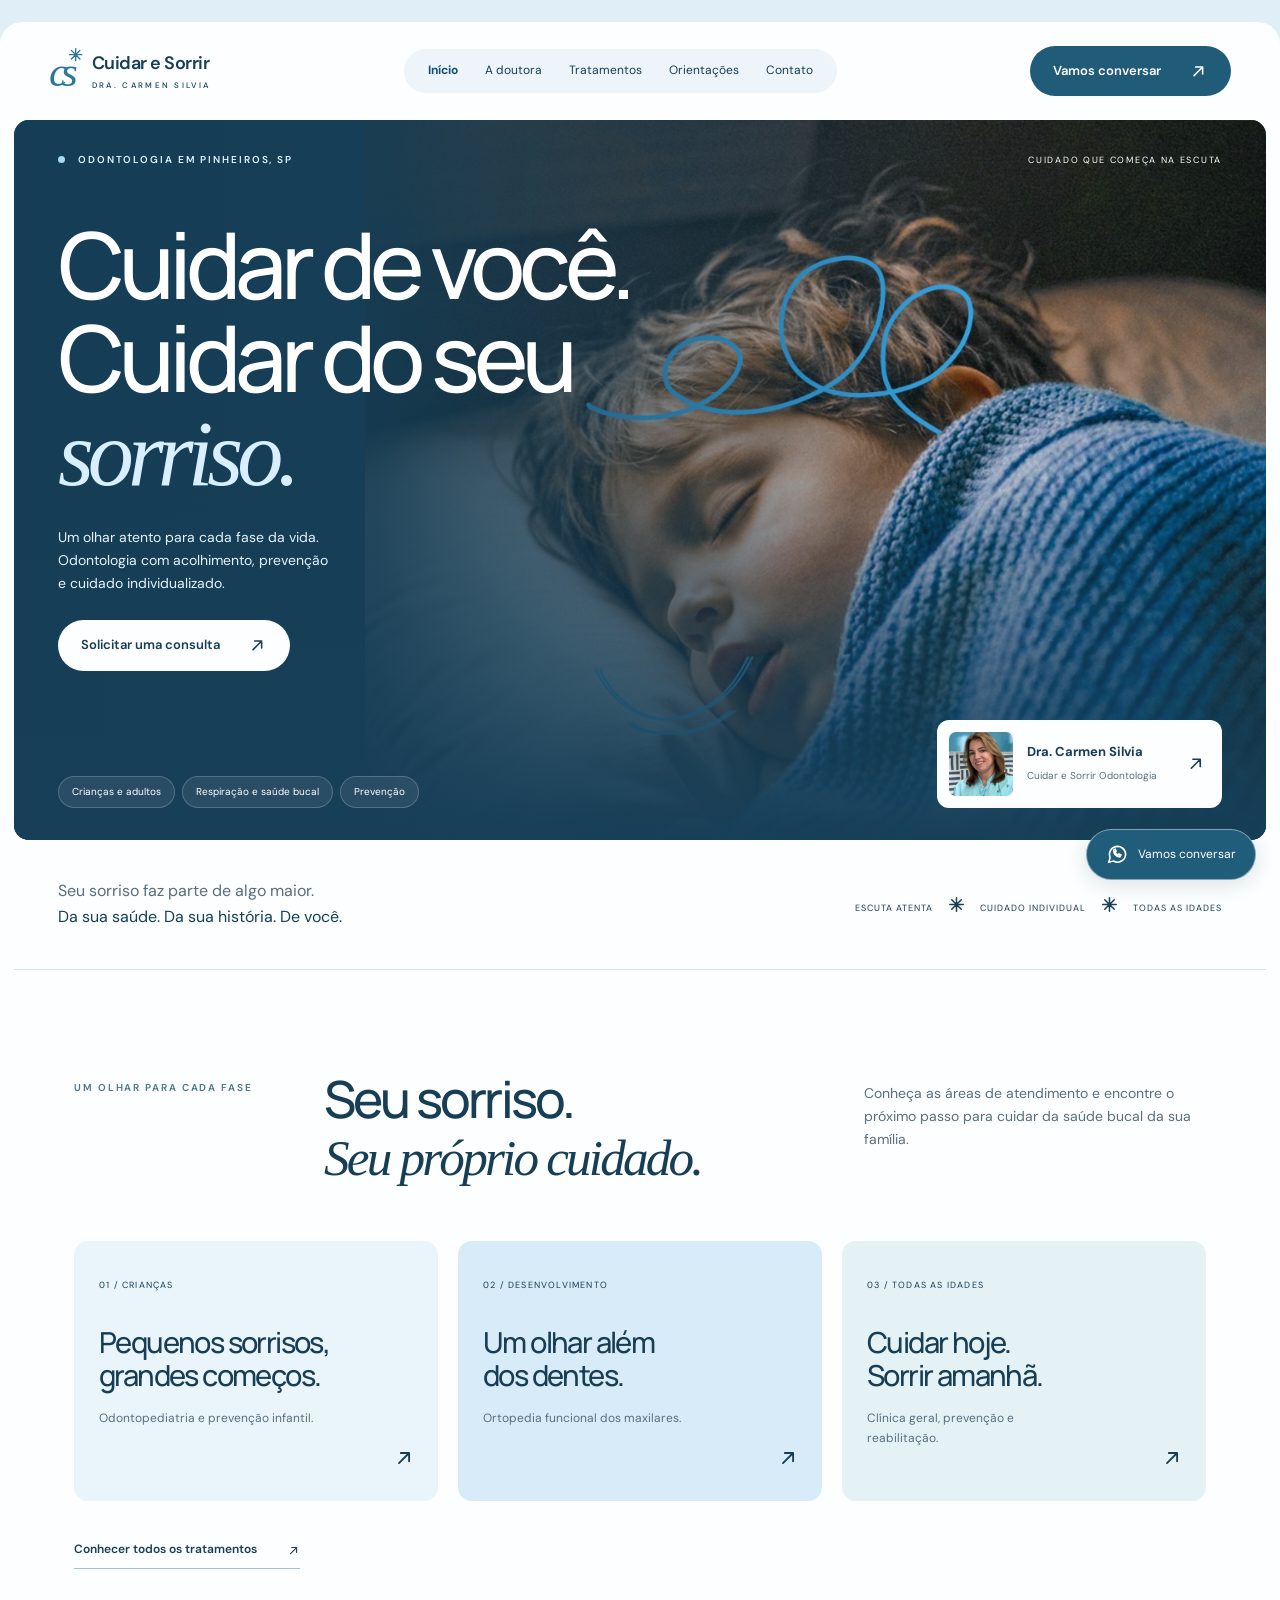
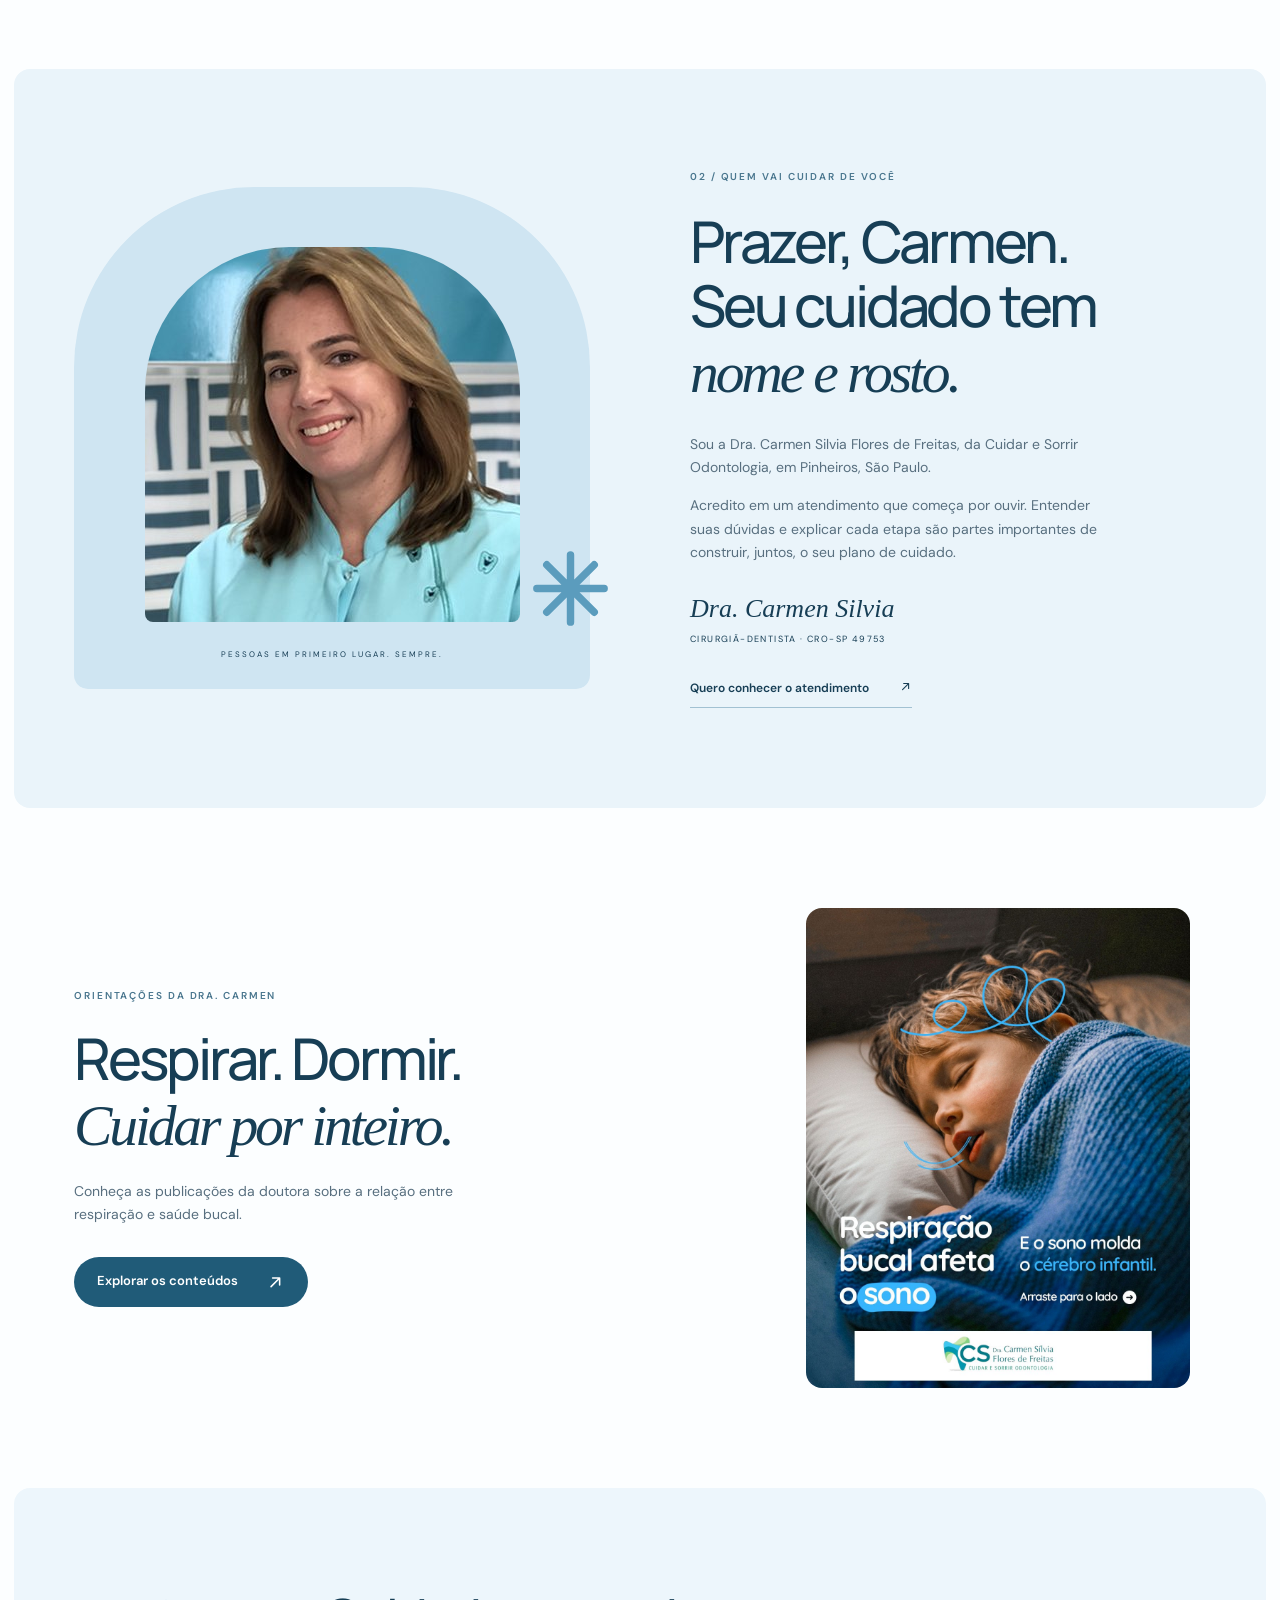
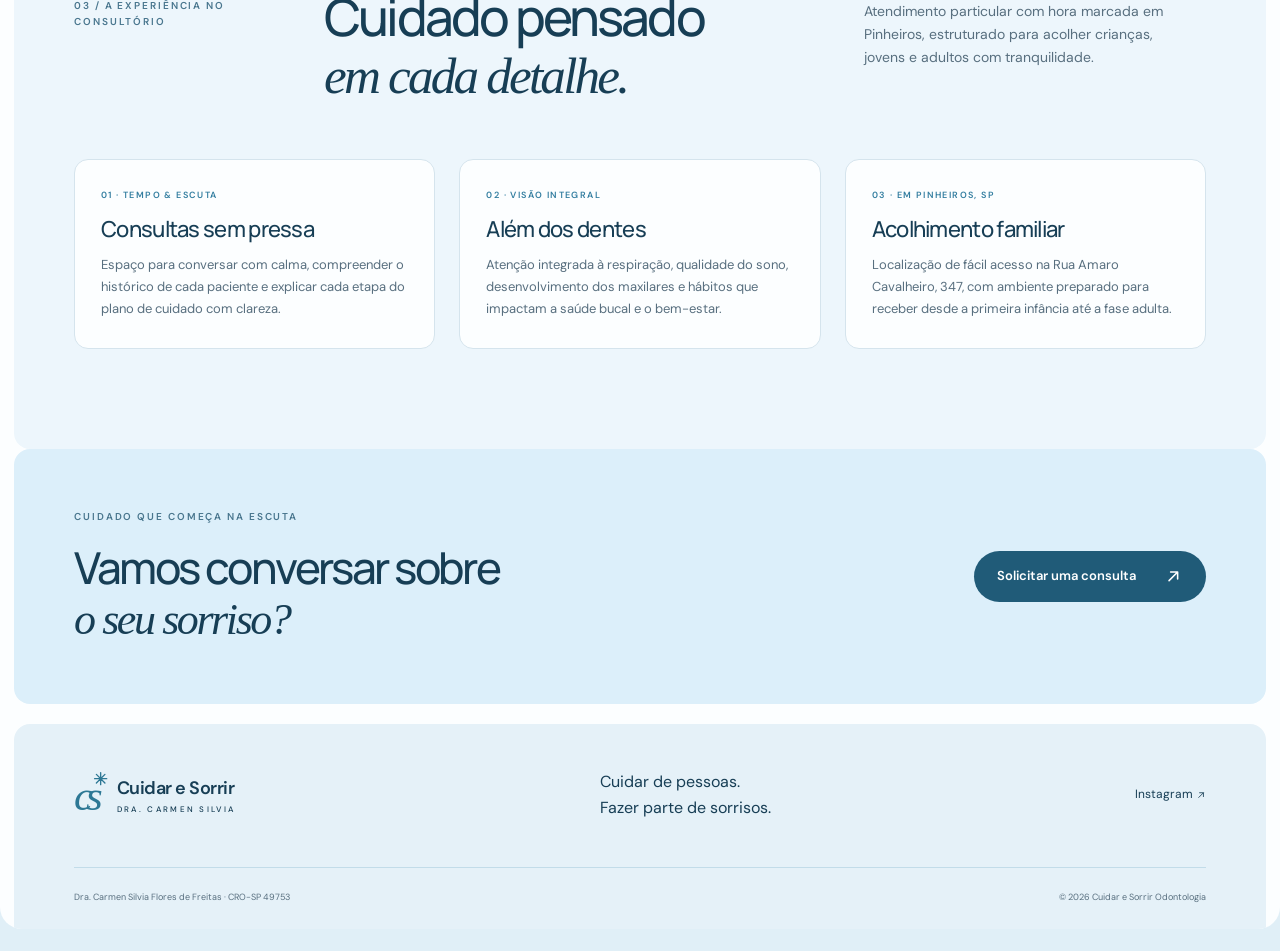
==== index.html @ deb5d7c0 "novo SEO" ====
<!doctype html><html lang="pt-BR"><head><meta charset="utf-8"><meta name="viewport" content="width=device-width,initial-scale=1"><title>Dra. Carmen Silvia · Dentista em Pinheiros, SP | Cuidar e Sorrir Odontologia</title><meta name="description" content="Dra. Carmen Silvia Flores de Freitas (CRO-SP 49753), dentista em Pinheiros, São Paulo. Odontopediatria, ortopedia funcional dos maxilares, prevenção e clínica geral para crianças e adultos na Cuidar e Sorrir Odontologia."><meta name="robots" content="index,follow"><link rel="canonical" href="https://dracarmensilvia.com.br/"><meta name="theme-color" content="#dceff8"><meta property="og:locale" content="pt_BR"><meta property="og:site_name" content="Cuidar e Sorrir Odontologia"><meta property="og:title" content="Dra. Carmen Silvia · Dentista em Pinheiros, SP | Cuidar e Sorrir Odontologia"><meta property="og:description" content="Dra. Carmen Silvia Flores de Freitas (CRO-SP 49753), dentista em Pinheiros, São Paulo. Odontopediatria, ortopedia funcional dos maxilares, prevenção e clínica geral para crianças e adultos."><meta property="og:type" content="website"><meta property="og:url" content="https://dracarmensilvia.com.br/"><meta property="og:image" content="https://dracarmensilvia.com.br/assets/dra-carmen.jpg"><meta property="og:image:alt" content="Dra. Carmen Silvia Flores de Freitas - Dentista na Cuidar e Sorrir Odontologia em Pinheiros"><meta name="twitter:card" content="summary_large_image"><link rel="icon" href="favicon.svg" type="image/svg+xml"><link rel="stylesheet" href="style.css"><link rel="stylesheet" href="blue-theme.css"><link rel="stylesheet" href="mobile.css"><script type="application/ld+json">{"@context":"https://schema.org","@graph":[{"@type":"WebSite","@id":"https://dracarmensilvia.com.br/#website","url":"https://dracarmensilvia.com.br/","name":"Dra. Carmen Silvia · Cuidar e Sorrir Odontologia","alternateName":["Cuidar e Sorrir Odontologia","Dra. Carmen Silvia Dentista","Doutora Carmen Dentista"],"inLanguage":"pt-BR"},{"@type":"Dentist","@id":"https://dracarmensilvia.com.br/#consultorio","name":"Cuidar e Sorrir Odontologia — Dra. Carmen Silvia","alternateName":["Dra. Carmen Silvia","Doutora Carmen Silvia","Dra. Carmen Silvia Flores de Freitas","Dra. Carmen Dentista em Pinheiros","Cuidar e Sorrir Odontologia"],"description":"Consultório odontológico em Pinheiros, São Paulo, conduzido pela Dra. Carmen Silvia Flores de Freitas (CRO-SP 49753). Atendimento particular para crianças e adultos em odontopediatria, ortopedia funcional dos maxilares, clínica geral, prevenção e reabilitação oral.","image":"https://dracarmensilvia.com.br/assets/dra-carmen.jpg","telephone":"+55-11-99975-5757","priceRange":"$$","address":{"@type":"PostalAddress","streetAddress":"Rua Amaro Cavalheiro, 347, Sala 720","addressLocality":"São Paulo","addressRegion":"SP","postalCode":"05425-011","addressCountry":"BR"},"areaServed":{"@type":"Place","name":"Pinheiros, São Paulo - SP"},"knowsAbout":["Odontologia","Odontopediatria","Ortopedia Funcional dos Maxilares","Clínica Geral Odontológica","Prevenção Odontológica","Estética e Reabilitação Oral","Respiração Bucal e Sono"],"founder":{"@id":"https://dracarmensilvia.com.br/#dra-carmen"},"sameAs":["https://www.instagram.com/dracarmensilvia/"],"url":"https://dracarmensilvia.com.br/"},{"@type":"Person","@id":"https://dracarmensilvia.com.br/#dra-carmen","name":"Dra. Carmen Silvia Flores de Freitas","alternateName":["Dra. Carmen Silvia","Doutora Carmen","Doutora Carmen Silvia"],"jobTitle":"Cirurgiã-Dentista","identifier":"CRO-SP 49753","image":"https://dracarmensilvia.com.br/assets/dra-carmen.jpg","worksFor":{"@id":"https://dracarmensilvia.com.br/#consultorio"},"sameAs":["https://www.instagram.com/dracarmensilvia/"],"url":"https://dracarmensilvia.com.br/a-doutora.html"}]}</script><script defer src="script.js"></script></head><body><a class="skip" href="#conteudo">Pular para o conteúdo</a><div class="page"><header class="header">
<a class="brand" aria-current="page" href="index.html" aria-label="Cuidar e Sorrir, início"><span class="brand-symbol" aria-hidden="true">cs<span><svg class="icon-asterisk" viewBox="0 0 24 24" fill="none" stroke="currentColor" stroke-width="2.1" stroke-linecap="round" aria-hidden="true"><path d="M12 2.5v19M2.5 12h19M5.3 5.3l13.4 13.4M18.7 5.3L5.3 18.7"/></svg></span></span><span>Cuidar e Sorrir<small>DRA. CARMEN SILVIA</small></span></a>
<button class="menu-toggle" aria-expanded="false" aria-controls="navegacao" type="button">Menu <span aria-hidden="true">☰</span></button>
<nav id="navegacao" aria-label="Principal"><a aria-current="page" href="index.html">Início</a><a href="a-doutora.html">A doutora</a><a href="tratamentos.html">Tratamentos</a><a href="orientacoes.html">Orientações</a><a href="contato.html">Contato</a></nav>
<a class="button header-cta" href="contato.html#agendar">Vamos conversar <span aria-hidden="true"><svg class="icon-arrow" viewBox="0 0 24 24" fill="none" stroke="currentColor" stroke-width="2" stroke-linecap="round" stroke-linejoin="round" aria-hidden="true"><path d="M6.5 17.5L17.5 6.5M8.5 6.5h9v9"/></svg></span></a>
</header><main id="conteudo"><section class="hero" id="inicio" aria-labelledby="titulo">
<div class="hero-art" aria-hidden="true"></div>
<div class="hero-top"><span class="eyebrow"><i></i> ODONTOLOGIA EM PINHEIROS, SP</span><span class="hero-coordinate">CUIDADO QUE COMEÇA NA ESCUTA</span></div>
<div class="hero-copy"><h1 id="titulo">Cuidar de você.<br>Cuidar do seu<br><em>sorriso.</em></h1><p>Um olhar atento para cada fase da vida. <br>Odontologia com acolhimento, prevenção <br>e cuidado individualizado.</p><a class="button light" href="contato.html#agendar">Solicitar uma consulta <span aria-hidden="true"><svg class="icon-arrow" viewBox="0 0 24 24" fill="none" stroke="currentColor" stroke-width="2" stroke-linecap="round" stroke-linejoin="round" aria-hidden="true"><path d="M6.5 17.5L17.5 6.5M8.5 6.5h9v9"/></svg></span></a></div>
<div class="hero-bottom"><div class="tags"><a href="tratamentos.html#cuidados">Crianças e adultos</a><a href="orientacoes.html#orientacoes">Respiração e saúde bucal</a><a href="tratamentos.html#cuidados">Prevenção</a></div><a class="doctor-mini" href="a-doutora.html#doutora"><img src="assets/dra-carmen.jpg" alt="" width="64" height="64"><span><strong>Dra. Carmen Silvia</strong><small>Cuidar e Sorrir Odontologia</small></span><span aria-hidden="true"><svg class="icon-arrow" viewBox="0 0 24 24" fill="none" stroke="currentColor" stroke-width="2" stroke-linecap="round" stroke-linejoin="round" aria-hidden="true"><path d="M6.5 17.5L17.5 6.5M8.5 6.5h9v9"/></svg></span></a></div>
</section><div class="intro-strip"><p>Seu sorriso faz parte de algo maior.<br><strong>Da sua saúde. Da sua história. De você.</strong></p><span>ESCUTA ATENTA <b aria-hidden="true"><svg class="icon-asterisk" viewBox="0 0 24 24" fill="none" stroke="currentColor" stroke-width="2.1" stroke-linecap="round" aria-hidden="true"><path d="M12 2.5v19M2.5 12h19M5.3 5.3l13.4 13.4M18.7 5.3L5.3 18.7"/></svg></b> CUIDADO INDIVIDUAL <b aria-hidden="true"><svg class="icon-asterisk" viewBox="0 0 24 24" fill="none" stroke="currentColor" stroke-width="2.1" stroke-linecap="round" aria-hidden="true"><path d="M12 2.5v19M2.5 12h19M5.3 5.3l13.4 13.4M18.7 5.3L5.3 18.7"/></svg></b> TODAS AS IDADES</span></div><section class="section home-care"><div class="section-heading"><span class="eyebrow dark">UM OLHAR PARA CADA FASE</span><h2>Seu sorriso.<br><em>Seu próprio cuidado.</em></h2><p>Conheça as áreas de atendimento e encontre o próximo passo para cuidar da saúde bucal da sua família.</p></div><div class="home-care-grid"><a href="tratamentos.html#infantil"><span>01 / CRIANÇAS</span><h3>Pequenos sorrisos,<br>grandes começos.</h3><p>Odontopediatria e prevenção infantil.</p><b aria-hidden="true"><svg class="icon-arrow" viewBox="0 0 24 24" fill="none" stroke="currentColor" stroke-width="2" stroke-linecap="round" stroke-linejoin="round" aria-hidden="true"><path d="M6.5 17.5L17.5 6.5M8.5 6.5h9v9"/></svg></b></a><a href="tratamentos.html#ortopedia"><span>02 / DESENVOLVIMENTO</span><h3>Um olhar além<br>dos dentes.</h3><p>Ortopedia funcional dos maxilares.</p><b aria-hidden="true"><svg class="icon-arrow" viewBox="0 0 24 24" fill="none" stroke="currentColor" stroke-width="2" stroke-linecap="round" stroke-linejoin="round" aria-hidden="true"><path d="M6.5 17.5L17.5 6.5M8.5 6.5h9v9"/></svg></b></a><a href="tratamentos.html#prevencao"><span>03 / TODAS AS IDADES</span><h3>Cuidar hoje.<br>Sorrir amanhã.</h3><p>Clínica geral, prevenção e reabilitação.</p><b aria-hidden="true"><svg class="icon-arrow" viewBox="0 0 24 24" fill="none" stroke="currentColor" stroke-width="2" stroke-linecap="round" stroke-linejoin="round" aria-hidden="true"><path d="M6.5 17.5L17.5 6.5M8.5 6.5h9v9"/></svg></b></a></div><a class="text-link" href="tratamentos.html">Conhecer todos os tratamentos <svg class="icon-arrow" viewBox="0 0 24 24" fill="none" stroke="currentColor" stroke-width="2" stroke-linecap="round" stroke-linejoin="round" aria-hidden="true"><path d="M6.5 17.5L17.5 6.5M8.5 6.5h9v9"/></svg></a></section><section class="about section" id="doutora" aria-labelledby="doutora-titulo"><div class="portrait-wrap"><div class="portrait"><img src="assets/dra-carmen.jpg" alt="Dra. Carmen Silvia sorrindo, com uniforme azul-claro" loading="lazy" width="375" height="375"></div><span class="portrait-note">PESSOAS EM PRIMEIRO LUGAR. SEMPRE.</span><span class="portrait-flower" aria-hidden="true"><svg class="icon-asterisk" viewBox="0 0 24 24" fill="none" stroke="currentColor" stroke-width="2.1" stroke-linecap="round" aria-hidden="true"><path d="M12 2.5v19M2.5 12h19M5.3 5.3l13.4 13.4M18.7 5.3L5.3 18.7"/></svg></span></div><div class="about-copy"><span class="eyebrow dark">02 / QUEM VAI CUIDAR DE VOCÊ</span><h2 id="doutora-titulo">Prazer, Carmen.<br>Seu cuidado tem<br><em>nome e rosto.</em></h2><p>Sou a Dra. Carmen Silvia Flores de Freitas, da Cuidar e Sorrir Odontologia, em Pinheiros, São Paulo.</p><p>Acredito em um atendimento que começa por ouvir. Entender suas dúvidas e explicar cada etapa são partes importantes de construir, juntos, o seu plano de cuidado.</p><div class="signature">Dra. Carmen Silvia<small>CIRURGIÃ-DENTISTA · CRO-SP 49753</small></div><a class="text-link" href="contato.html#agendar">Quero conhecer o atendimento <span aria-hidden="true"><svg class="icon-arrow" viewBox="0 0 24 24" fill="none" stroke="currentColor" stroke-width="2" stroke-linecap="round" stroke-linejoin="round" aria-hidden="true"><path d="M6.5 17.5L17.5 6.5M8.5 6.5h9v9"/></svg></span></a></div></section><section class="section home-education"><div><span class="eyebrow dark">ORIENTAÇÕES DA DRA. CARMEN</span><h2>Respirar. Dormir.<br><em>Cuidar por inteiro.</em></h2><p>Conheça as publicações da doutora sobre a relação entre respiração e saúde bucal.</p><a class="button" href="orientacoes.html">Explorar os conteúdos <span aria-hidden="true"><svg class="icon-arrow" viewBox="0 0 24 24" fill="none" stroke="currentColor" stroke-width="2" stroke-linecap="round" stroke-linejoin="round" aria-hidden="true"><path d="M6.5 17.5L17.5 6.5M8.5 6.5h9v9"/></svg></span></a></div><a href="orientacoes.html" aria-label="Explorar publicações sobre respiração e sono"><img src="assets/respiracao-e-sono.jpg" alt="Publicação da Dra. Carmen sobre respiração bucal e sono" width="1080" height="1350" loading="lazy"></a></section><section class="section trust-strip" aria-labelledby="experiencia-titulo"><div class="section-heading"><span class="eyebrow dark">03 / A EXPERIÊNCIA NO CONSULTÓRIO</span><h2 id="experiencia-titulo">Cuidado pensado<br><em>em cada detalhe.</em></h2><p>Atendimento particular com hora marcada em Pinheiros, estruturado para acolher crianças, jovens e adultos com tranquilidade.</p></div><div class="trust-grid"><div class="trust-card"><span>01 · TEMPO & ESCUTA</span><h3>Consultas sem pressa</h3><p>Espaço para conversar com calma, compreender o histórico de cada paciente e explicar cada etapa do plano de cuidado com clareza.</p></div><div class="trust-card"><span>02 · VISÃO INTEGRAL</span><h3>Além dos dentes</h3><p>Atenção integrada à respiração, qualidade do sono, desenvolvimento dos maxilares e hábitos que impactam a saúde bucal e o bem-estar.</p></div><div class="trust-card"><span>03 · EM PINHEIROS, SP</span><h3>Acolhimento familiar</h3><p>Localização de fácil acesso na Rua Amaro Cavalheiro, 347, com ambiente preparado para receber desde a primeira infância até a fase adulta.</p></div></div></section><section class="page-cta"><div><span class="eyebrow dark">CUIDADO QUE COMEÇA NA ESCUTA</span><h2>Vamos conversar sobre<br><em>o seu sorriso?</em></h2></div><a class="button" href="contato.html#agendar">Solicitar uma consulta <span aria-hidden="true"><svg class="icon-arrow" viewBox="0 0 24 24" fill="none" stroke="currentColor" stroke-width="2" stroke-linecap="round" stroke-linejoin="round" aria-hidden="true"><path d="M6.5 17.5L17.5 6.5M8.5 6.5h9v9"/></svg></span></a></section></main><footer><div class="footer-top"><a class="brand" href="index.html"><span class="brand-symbol" aria-hidden="true">cs<span><svg class="icon-asterisk" viewBox="0 0 24 24" fill="none" stroke="currentColor" stroke-width="2.1" stroke-linecap="round" aria-hidden="true"><path d="M12 2.5v19M2.5 12h19M5.3 5.3l13.4 13.4M18.7 5.3L5.3 18.7"/></svg></span></span><span>Cuidar e Sorrir<small>DRA. CARMEN SILVIA</small></span></a><p>Cuidar de pessoas.<br>Fazer parte de sorrisos.</p><a href="https://www.instagram.com/dracarmensilvia/" target="_blank" rel="noopener noreferrer">Instagram <svg class="icon-arrow" viewBox="0 0 24 24" fill="none" stroke="currentColor" stroke-width="2" stroke-linecap="round" stroke-linejoin="round" aria-hidden="true"><path d="M6.5 17.5L17.5 6.5M8.5 6.5h9v9"/></svg></a></div><div class="footer-bottom"><span>Dra. Carmen Silvia Flores de Freitas · CRO-SP 49753</span><span>© <span id="year">2026</span> Cuidar e Sorrir Odontologia</span></div></footer></div><a class="floating" href="https://wa.me/5511999755757" target="_blank" rel="noopener noreferrer" aria-label="Conversar com a clínica pelo WhatsApp"><svg width="23" height="23" viewBox="0 0 24 24" fill="none" stroke="currentColor" stroke-width="1.7" aria-hidden="true"><path d="M20.5 11.5a8.5 8.5 0 0 1-12.8 7.3L3 20l1.2-4.6A8.5 8.5 0 1 1 20.5 11.5Z"/><path d="M8 7.5c0 4 2.5 6.5 6.5 7l1-2-2-1-1 1c-1.5-.7-2.3-1.5-3-3l1-1-1-2-1.5 1Z"/></svg><span>Vamos conversar</span></a></body></html>
---- style.css ----
@import url('https://fonts.googleapis.com/css2?family=DM+Sans:wght@400;500;600;700&family=Manrope:wght@400;500;600;700;800&display=swap');
:root{--ink:#193c36;--muted:#62716a;--green:#153f37;--lime:#deedc9;--paper:#fffefa;--line:#dce2d9}*{box-sizing:border-box}html{scroll-behavior:smooth;scroll-padding-top:100px}body{margin:0;background:#e4ece7;color:var(--ink);font-family:'DM Sans',Arial,sans-serif;font-size:15px;line-height:1.65;font-variant-emoji:text}.icon-asterisk,.icon-arrow{display:inline-block;width:.85em;height:.85em;vertical-align:-.13em;flex-shrink:0}.button span .icon-arrow,.circle .icon-arrow,.portrait-flower .icon-asterisk,.big-asterisk .icon-asterisk{display:block}.text-link .icon-arrow{width:1.1em;height:1.1em}button,input,select{font:inherit}a{color:inherit;text-decoration:none}button,a,input,select,summary{-webkit-tap-highlight-color:transparent}button{cursor:pointer}a:focus-visible,button:focus-visible,summary:focus-visible{outline:3px solid #b2822c;outline-offset:5px}input:focus,select:focus{outline:2px solid #59784e;outline-offset:2px}img{display:block;max-width:100%}h1,h2,h3,p{margin:0}h1,h2,h3{font-family:Manrope,Arial,sans-serif;font-weight:500;letter-spacing:-.055em;line-height:1.12}h2{font-size:clamp(36px,4.5vw,64px)}h2 em,h1 em{font-family:Georgia,serif;font-weight:400}p{color:var(--muted)}.page{max-width:1500px;margin:22px auto;background:var(--paper);padding:0 14px;border-radius:22px;overflow:hidden}.header{height:98px;display:flex;align-items:center;justify-content:space-between;padding:0 35px;gap:20px}.brand{display:flex;align-items:center;gap:12px;font-weight:600;font-size:18px;line-height:1.25;letter-spacing:-.5px}.brand small{display:block;font-size:8px;font-weight:500;letter-spacing:2.3px;margin-top:5px}.brand-symbol{position:relative;font:italic 43px Georgia;letter-spacing:-7px;padding-right:9px}.brand-symbol>span{position:absolute;font:18px Arial;right:-3px;top:-3px}.header nav{display:flex;gap:27px;background:#f0f3ed;padding:12px 24px;border-radius:40px;font-size:12px}.header nav a:hover{color:#7c5924}.button{display:inline-flex;align-items:center;justify-content:center;gap:28px;border:0;border-radius:40px;background:var(--green);color:white;padding:16px 23px;font-size:13px;font-weight:600;line-height:1.3;transition:background .2s,transform .2s}.button:hover{background:#386153;transform:translateY(-2px)}.button span{font-size:22px;line-height:1}.menu-toggle{display:none}.hero{position:relative;isolation:isolate;min-height:720px;background:#193e39;border-radius:15px;color:white;padding:32px 44px;display:flex;flex-direction:column;justify-content:space-between;overflow:hidden}.hero-art{position:absolute;inset:0;z-index:-2;background-image:linear-gradient(90deg,rgba(12,42,37,.98),rgba(12,42,37,.91) 29%,rgba(12,42,37,.12) 76%),url('assets/respiracao-e-sono.jpg');background-size:cover,72% auto;background-position:center,right top;background-repeat:no-repeat}.hero:after{content:'';position:absolute;inset:50% 0 0;z-index:-1;background:linear-gradient(transparent,#163b36)}.hero-top{display:flex;align-items:center;justify-content:space-between;gap:20px}.eyebrow{display:block;font-size:10px;font-weight:600;letter-spacing:1.9px;color:#dfeddb}.eyebrow i{display:inline-block;background:#d3e9bd;width:7px;height:7px;border-radius:50%;margin-right:9px}.hero-coordinate{font-size:9px;letter-spacing:1.7px}.hero-copy{padding:48px 0}.hero h1{font-size:clamp(62px,7.2vw,105px);line-height:1.01;letter-spacing:-6px}.hero h1 em{color:var(--lime)}.hero-copy p{color:#e3eae1;font-size:14px;margin:25px 0}.light{background:var(--paper);color:var(--ink)}.light:hover{background:var(--lime)}.hero-bottom{display:flex;align-items:end;justify-content:space-between;gap:20px}.tags{display:flex;flex-wrap:wrap;gap:7px;max-width:370px}.tags a{font-size:10px;padding:7px 13px;background:#ffffff13;border:1px solid #ffffff35;border-radius:30px;backdrop-filter:blur(10px)}.tags a:hover{background:#ffffff30}.doctor-mini{display:flex;align-items:center;gap:14px;background:var(--paper);color:var(--ink);padding:12px 16px 12px 12px;border-radius:12px}.doctor-mini img{object-fit:cover;border-radius:7px}.doctor-mini strong{font-size:13px;display:block}.doctor-mini small{font-size:10px;color:var(--muted)}.doctor-mini>span:last-child{margin-left:15px;font-size:23px}.intro-strip{display:flex;justify-content:space-between;align-items:center;gap:30px;padding:38px 44px;border-bottom:1px solid var(--line)}.intro-strip p{font-size:16px}.intro-strip strong{font-weight:400;color:var(--ink)}.intro-strip>span{font-size:9px;letter-spacing:1px}.intro-strip b{font-size:20px;margin:0 12px;font-weight:400}.section{padding:100px 60px}.dark{color:#5a7062}.section-heading{display:grid;grid-template-columns:.65fr 1.5fr 1fr;gap:28px;align-items:start;margin-bottom:55px}.section-heading>.eyebrow{padding-top:10px}.section-heading p{font-size:14px;padding-top:12px;max-width:330px}.section-heading h2{font-size:clamp(36px,4vw,56px)}.service{display:grid;grid-template-columns:.25fr 1.3fr 1.3fr 50px;gap:30px;align-items:center;padding:31px 0;border-top:1px solid var(--line);transition:background .2s}.service:last-child{border-bottom:1px solid var(--line)}.service:hover{background:#f0f4e9}.number{font-size:12px;color:#829080}.service h3{font-size:27px;letter-spacing:-1px}.service-label{font-size:9px;font-weight:600;letter-spacing:1px}.service p{font-size:13px;max-width:390px;margin-top:8px}.circle{border:1px solid #a9b8a7;border-radius:50%;width:44px;height:44px;display:grid;place-items:center;font-size:23px}.service:hover .circle{background:var(--green);color:white}.about{background:#eef1e8;display:grid;grid-template-columns:1fr 1fr;gap:100px;align-items:center;border-radius:16px}.portrait-wrap{position:relative;background:#d6e0d2;border-radius:180px 180px 14px 14px;padding:60px 36px 28px}.portrait{max-width:375px;margin:0 auto;overflow:hidden;border-radius:145px 145px 8px 8px}.portrait img{width:100%;height:auto}.portrait-note{display:block;text-align:center;font-size:8px;letter-spacing:2px;margin-top:26px}.portrait-flower{position:absolute;right:-23px;bottom:58px;font-size:100px;line-height:1;color:#718a62}.about h2{margin:23px 0 28px}.about p{font-size:14px;margin:15px 0;max-width:430px}.signature{font:italic 26px Georgia;margin:30px 0}.signature small{display:block;font:9px 'DM Sans',Arial;letter-spacing:1.4px;margin-top:9px}.text-link{display:inline-flex;gap:30px;align-items:center;border-bottom:1px solid #a8b4a0;padding-bottom:8px;font-size:12px;font-weight:600}.text-link:hover{color:#8a642b}.education .text-link{margin-top:23px}.editorial-grid{display:grid;grid-template-columns:.7fr 2fr;gap:55px}.big-asterisk{display:block;font-size:120px;font-weight:400;line-height:1;color:#769266;margin:0 0 30px}.editorial-intro h3{font-size:27px;letter-spacing:-1px}.editorial-intro p{font-size:13px;margin-top:20px;max-width:240px}.editorial-count{display:block;font-size:8px;line-height:2;letter-spacing:1.3px;margin-top:45px}.publications{display:grid;grid-template-columns:repeat(2,minmax(0,1fr));gap:24px}.publication{padding:0;border:0;background:transparent;color:var(--ink);text-align:left;min-width:0}.publication img{width:100%;height:auto;aspect-ratio:4/5;object-fit:contain;border-radius:12px;background:#e9f4fa;transition:filter .2s}.publication:hover img{filter:brightness(.94)}.publication>span{display:flex;justify-content:space-between;align-items:center;padding:12px 2px;font-size:12px}.publication b{font-size:23px;font-weight:400}.content-note{font-size:11px;border-top:1px solid var(--line);margin-top:35px;padding-top:18px}.journey{background:#e2ebd8;border-radius:16px}.journey h2{margin-top:22px}.steps{display:grid;grid-template-columns:repeat(3,1fr);gap:40px;margin-top:55px}.steps>div{border-top:1px solid #acbda4;padding-top:20px}.steps span{font-size:12px}.steps h3{font-size:21px;letter-spacing:-.7px;margin:25px 0 13px}.steps p{font-size:13px;max-width:280px}.booking{display:grid;grid-template-columns:1.1fr 1fr;gap:100px;background:var(--green);color:white;border-radius:16px;margin-top:14px}.booking h2{font-size:clamp(40px,5.5vw,76px);margin:26px 0}.booking h2 em{color:var(--lime)}.booking p{color:#c7d6cd;font-size:14px}.booking-details{margin-top:40px;padding-top:22px;border-top:1px solid #ffffff30}.booking-details span{display:block;font-size:14px}.booking-details small{display:block;margin-top:8px;font-size:11px;color:#c7d6cd}form{background:var(--paper);color:var(--ink);border-radius:14px;padding:32px;align-self:center}form h3{font-size:24px;letter-spacing:-1px;margin-bottom:28px}label{display:block;margin:17px 0 7px;font-size:11px;font-weight:600}label span{color:var(--muted);font-weight:400}input,select{width:100%;min-height:48px;border:1px solid #dce2d9;background:#fff;color:var(--ink);border-radius:7px;padding:11px 12px;font-size:12px}form .button{width:100%;margin-top:26px;justify-content:space-between}.booking .form-note{font-size:10px;line-height:1.6;color:var(--muted);margin-top:14px}.contact{display:grid;grid-template-columns:1fr 1fr;gap:70px}.contact h2{margin:22px 0 30px}.contact-info>div{padding:20px 0;border-bottom:1px solid var(--line)}.contact-info>div:first-child{padding-top:0}.contact-info span{font-size:9px;letter-spacing:1.4px;color:var(--muted)}.contact-info p,.contact-info a{display:block;font-size:16px;margin-top:9px;color:var(--ink)}.faq{display:grid;grid-template-columns:1fr 1.4fr;gap:50px;border-top:1px solid var(--line);padding-top:65px}.faq h2{font-size:40px;margin-top:15px}details{border-bottom:1px solid var(--line)}summary{cursor:pointer;padding:20px 26px 20px 0;font-size:14px}details p{font-size:13px;padding-bottom:22px;max-width:560px}footer{padding:45px 60px 24px;background:#eaf0e5;border-radius:16px 16px 0 0}.footer-top{display:flex;align-items:center;justify-content:space-between;gap:25px;padding-bottom:45px}.footer-top p{font-size:16px;color:var(--ink)}.footer-top>a:last-child{font-size:12px}.footer-bottom{border-top:1px solid #ccd7c7;padding-top:22px;display:flex;justify-content:space-between;gap:20px;font-size:9px;color:var(--muted)}.floating{position:fixed;right:24px;bottom:20px;display:flex;align-items:center;gap:9px;background:#1a533f;color:white;border:1px solid #ffffff70;border-radius:40px;padding:13px 19px;z-index:20;box-shadow:0 4px 20px #193c3626;font-size:12px}.floating:hover{background:#2e6e54}.skip{position:fixed;left:20px;top:-100px;background:white;padding:15px;z-index:99}.skip:focus{top:15px}dialog{border:0;border-radius:12px;max-width:min(600px,94vw);max-height:92dvh;padding:16px;background:var(--paper);color:var(--ink)}dialog::backdrop{background:#06241fe8}dialog img{width:auto;max-height:72dvh;margin:auto;object-fit:contain}dialog>a{display:block;font-size:12px;text-align:center;padding-top:12px}.dialog-header{display:flex;align-items:center;justify-content:space-between;gap:20px;margin-bottom:12px}.dialog-header h2{font-size:17px;letter-spacing:-.4px}.dialog-header button{background:#eaf0e5;border:0;border-radius:50%;width:36px;height:36px;flex-shrink:0}body.modal-open{overflow:hidden}
@media(min-width:1500px){.page{margin:30px auto}}@media(max-width:1100px){.section{padding:75px 35px}.header{padding:0 20px}.header nav{gap:15px;padding:12px 18px}.hero{padding:30px;min-height:660px}.hero h1{font-size:85px}.section-heading{grid-template-columns:1fr 1fr}.section-heading>.eyebrow{grid-column:1/-1}.about,.booking{gap:50px}.intro-strip{padding:30px}.intro-strip>span{max-width:290px}.service{gap:20px}.editorial-grid{gap:25px}.editorial-intro h3{font-size:23px}}
@media(max-width:760px){html{scroll-padding-top:20px}.page{margin:8px;padding:0 7px;border-radius:16px}.header{height:83px;padding:0 12px;flex-wrap:wrap;position:relative;z-index:10}.brand{font-size:16px;gap:9px}.brand small{font-size:7px}.brand-symbol{font-size:37px}.header-cta{display:none}.menu-toggle{display:flex;gap:13px;background:transparent;border:1px solid #c8d2c3;border-radius:30px;padding:8px 14px;font-size:12px;color:var(--ink)}.header nav{display:none;position:absolute;left:0;right:0;top:76px;background:var(--paper);border:1px solid var(--line);border-radius:12px;padding:18px;box-shadow:0 12px 20px #193c3620;flex-direction:column;font-size:15px}.header nav.open{display:flex}.hero{min-height:760px;padding:25px 22px}.hero-art{background-size:cover,auto 79%;background-position:center,66% top;background-image:linear-gradient(90deg,#103b35eb,#103b3590 60%,#103b3530),url('assets/respiracao-e-sono.jpg')}.hero-top{align-items:start}.hero-coordinate{display:none}.eyebrow{font-size:8px;letter-spacing:1.3px}.hero-copy{padding:40px 0}.hero h1{font-size:clamp(60px,12vw,86px);letter-spacing:-3.7px}.hero-copy p{font-size:13px;line-height:1.8}.hero-bottom{flex-direction:column;align-items:start;gap:22px}.tags{max-width:100%}.tags a{font-size:9px}.doctor-mini{width:100%;max-width:310px}.doctor-mini>span:last-child{margin-left:auto}.intro-strip{padding:28px 17px;display:block}.intro-strip p{font-size:14px}.intro-strip>span{display:block;font-size:7px;max-width:100%;margin-top:20px}.intro-strip b{margin:0 7px;font-size:15px}.section{padding:65px 18px}.section-heading{grid-template-columns:1fr;gap:20px;margin-bottom:32px}.section-heading h2{font-size:40px}.section-heading p{max-width:100%;padding-top:0;font-size:13px}.service{grid-template-columns:25px 1fr 36px;gap:12px;padding:26px 0}.service h3{font-size:26px}.service>div{grid-column:2;grid-row:2}.service>.circle{grid-column:3;grid-row:1;width:34px;height:34px;font-size:20px}.service .number{align-self:start;padding-top:6px;font-size:10px}.service p{font-size:12px}.service-label{font-size:8px}.about{grid-template-columns:1fr;gap:40px}.portrait-wrap{max-width:360px;width:100%;margin:auto;padding:35px 28px 23px}.portrait-flower{right:-5px;font-size:85px;bottom:50px}.portrait-note{font-size:7px;letter-spacing:1.3px}.about h2{font-size:43px}.about p{font-size:13px}.editorial-grid{grid-template-columns:1fr;gap:30px}.editorial-intro{display:grid;grid-template-columns:65px 1fr;gap:0 15px}.big-asterisk{font-size:70px;grid-row:1/3;margin:0}.editorial-intro h3{font-size:24px}.editorial-intro p{font-size:12px;margin-top:12px;max-width:100%}.editorial-count{display:none}.publications{gap:18px 12px}.publication>span{font-size:10px;gap:4px;line-height:1.4}.publication b{font-size:19px}.content-note{font-size:10px}.steps{grid-template-columns:1fr;gap:30px;margin-top:35px}.steps h3{margin:15px 0 10px}.steps p{max-width:100%}.booking{grid-template-columns:1fr;gap:35px}.booking h2{font-size:54px}.booking-details{margin-top:28px}form{padding:24px 18px}form h3{font-size:23px}.contact{grid-template-columns:1fr;gap:35px}.contact h2{font-size:43px}.contact-info p,.contact-info a{font-size:14px}.faq{grid-template-columns:1fr;gap:20px}.faq h2{font-size:36px}summary{font-size:13px}.footer-top{align-items:start;flex-wrap:wrap;padding-bottom:28px}.footer-top p{font-size:13px}.footer-top>a:last-child{width:100%}footer{padding:32px 18px 90px}.footer-bottom{flex-direction:column;gap:9px;font-size:9px}.floating{right:16px;bottom:14px;font-size:11px;padding:12px 15px}dialog{padding:12px}.dialog-header h2{font-size:14px}dialog img{max-height:70dvh}}@media(prefers-reduced-motion:reduce){html{scroll-behavior:auto}*,*:before,*:after{transition:none!important}}
---- blue-theme.css ----
:root{--ink:#173e55;--muted:#586f7f;--green:#205b78;--lime:#d8edf9;--paper:#fcfeff;--line:#d5e4ed}body{background:#e0eff7}.header nav{background:#edf5fa}.header nav a[aria-current=page]{color:#174e70;font-weight:700}.header nav a:hover,.text-link:hover{color:#177799}.button:hover{background:#327e9e}.brand-symbol{color:#2d7895}.hero{background:#204e68}.hero-art{background-image:linear-gradient(90deg,#153d55fa,#153d55e8 29%,#153d5525 76%),url('assets/respiracao-e-sono.jpg')}.hero:after{background:linear-gradient(transparent,#173f58)}.hero h1 em{color:#d7efff}.hero .eyebrow{color:#e0f4ff}.hero-copy p{color:#e4f3fb}.hero .eyebrow i{background:#a8d9f2}.dark{color:#49768e}.about{background:#eaf4fa}.portrait-wrap{background:#cfe5f2}.portrait-flower,.big-asterisk{color:#5b9cbd}.journey{background:#deeffa}.steps>div{border-color:#aecfdf}.booking{background:#1d4e69}.booking .eyebrow{color:#d7edf9}.booking h2 em{color:#badff4}.booking p,.booking-details small{color:#d4e6f2}.service:hover{background:#edf6fc}.circle{border-color:#aac6d7}.text-link{border-color:#a2c1d2}.floating{background:#205d7a}.floating:hover{background:#337f9f}footer{background:#e5f1f8}.footer-bottom{border-color:#c2dce9}.dialog-header button{background:#e2f0f9}
.page-banner{padding:75px 60px 85px;background:radial-gradient(ellipse at 95% 0,#c8e5f7,transparent 65%),#edf6fc;border-radius:16px}.page-banner h1{font-size:clamp(45px,6vw,84px);margin:25px 0;max-width:950px}.page-banner h1 em{font-family:Georgia,serif;font-weight:400;color:#337ea0}.page-banner p{max-width:570px;font-size:15px}.page-cta{padding:60px;display:flex;justify-content:space-between;align-items:center;gap:30px;background:#dceffa;border-radius:16px;margin-bottom:20px}.page-cta h2{font-size:44px;margin-top:18px}.page-cta .button{flex-shrink:0}.home-care-grid{display:grid;grid-template-columns:repeat(3,1fr);gap:20px;margin-bottom:35px}.home-care-grid>a{background:#eaf4fb;border-radius:14px;padding:30px 25px;position:relative;min-height:260px;transition:background .25s,transform .25s}.home-care-grid>a:nth-child(2){background:#d7ebf8}.home-care-grid>a:nth-child(3){background:#e4f2f6}.home-care-grid>a:hover{background:#cce6f7;transform:translateY(-5px)}.home-care-grid span{font-size:9px;letter-spacing:1.2px}.home-care-grid h3{font-size:29px;margin:30px 0 18px}.home-care-grid p{font-size:12px;max-width:220px}.home-care-grid b{font-weight:400;position:absolute;bottom:23px;right:23px;font-size:26px}.home-education{display:grid;grid-template-columns:1.2fr .8fr;gap:90px;align-items:center}.home-education h2{margin:22px 0}.home-education p{max-width:390px;margin-bottom:30px;font-size:14px}.home-education img{border-radius:16px;max-height:480px;width:auto;margin:auto}.treatment-detail{display:grid;grid-template-columns:.6fr 1.8fr;gap:40px;border-top:1px solid var(--line)}.treatment-detail:nth-of-type(even){background:#f0f7fc;border-radius:14px}.treatment-detail h2{max-width:760px;font-size:45px}.treatment-detail p{margin:25px 0;max-width:650px;font-size:14px}.treatment-detail ul{padding:0;list-style:none;display:flex;flex-wrap:wrap;gap:10px;margin:25px 0 32px}.treatment-detail li{padding:8px 14px;border:1px solid #bbd7e7;border-radius:30px;font-size:11px}.reading-note{background:#edf6fc;border-radius:14px}.reading-note h2{margin:25px 0}.reading-note p{max-width:650px;margin-bottom:25px}.contact-desc{max-width:420px;font-size:14px;margin:0 0 22px}.map-frame{margin-top:28px;border-radius:16px;overflow:hidden;border:1px solid var(--line);background:#eaf4fa;box-shadow:0 10px 30px rgba(23,62,85,.06)}.map-frame iframe{display:block;width:100%;height:270px;border:0}.trust-strip{background:#edf6fc;border-radius:16px}.trust-grid{display:grid;grid-template-columns:repeat(3,1fr);gap:24px;margin-top:10px}.trust-card{background:var(--paper);border:1px solid var(--line);border-radius:14px;padding:28px 26px}.trust-card span{display:block;font-size:9px;font-weight:600;letter-spacing:1.4px;color:#337ea0;margin-bottom:14px}.trust-card h3{font-size:22px;letter-spacing:-.7px;margin-bottom:12px}.trust-card p{font-size:13px;line-height:1.7}
.reveal{opacity:0;transform:translateY(22px);transition:opacity .7s ease,transform .7s cubic-bezier(.2,.65,.3,1)}.reveal.is-visible{opacity:1;transform:none}.publications .publication:nth-child(even),.steps>div:nth-child(2),.home-care-grid>a:nth-child(2){transition-delay:.09s}.steps>div:nth-child(3),.home-care-grid>a:nth-child(3){transition-delay:.16s}.hero-copy{animation:hero-enter .9s ease both}.hero-top,.hero-bottom{animation:hero-enter 1s .12s ease both}.button span,.circle{transition:transform .25s}.button:hover span,.service:hover .circle{transform:translate(2px,-2px)}@keyframes hero-enter{from{opacity:0;transform:translateY(16px)}to{opacity:1;transform:translateY(0)}}
@media(max-width:1100px){.home-education{gap:40px}.page-banner,.page-cta{padding:60px 35px}.header nav{gap:13px;font-size:11px}.header-cta{padding:14px 18px;gap:12px}}@media(max-width:760px){.hero-art{background-image:linear-gradient(90deg,#153d55ef,#153d5590 60%,#153d5530),url('assets/respiracao-e-sono.jpg')}.page-banner{padding:48px 20px}.page-banner h1{font-size:45px;letter-spacing:-2.7px}.page-banner p{font-size:13px}.page-cta{padding:40px 20px;display:block}.page-cta h2{font-size:35px}.page-cta .button{margin-top:28px}.home-care-grid{grid-template-columns:1fr;gap:14px}.home-care-grid>a{min-height:220px;padding:25px}.home-care-grid h3{margin:20px 0 15px}.home-education{grid-template-columns:1fr;gap:35px}.home-education img{max-height:none;width:100%;max-width:340px}.home-education h2{font-size:42px}.treatment-detail{grid-template-columns:1fr;gap:24px}.treatment-detail h2{font-size:35px}.treatment-detail ul{gap:8px}.header nav{font-size:15px}.reading-note h2{font-size:40px}.trust-grid{grid-template-columns:1fr;gap:14px}.map-frame iframe{height:230px}}@media(prefers-reduced-motion:reduce){.reveal{opacity:1;transform:none}*,*:before,*:after{animation:none!important;transition:none!important}}
---- mobile.css ----
/* Preserve intrinsic proportions when an image has HTML width/height attributes. */
.home-education img{height:auto;object-fit:contain}
.portrait img{height:auto;aspect-ratio:1;object-fit:cover}
.doctor-mini img{width:64px;height:64px;flex:0 0 64px;object-fit:cover}
.publication img{height:auto;object-fit:contain}
#dialog-image{height:auto;max-width:100%;object-fit:contain}

@media(max-width:760px){
  html{scroll-padding-top:18px}
  body{font-size:15px}
  .page{margin:6px;padding:0 6px;border-radius:14px}
  .page main,.section,.section>*{min-width:0}
  .header{height:80px;padding:0 10px;gap:10px;flex-wrap:nowrap}
  .brand{font-size:15px;gap:10px;flex-shrink:0}
  .brand small{font-size:7px;letter-spacing:1.6px}
  .brand-symbol{font-size:35px}
  .menu-toggle{min-height:44px;padding:10px 12px;flex-shrink:0}
  .header nav{top:72px;padding:16px;gap:4px;z-index:30}
  .header nav a{display:block;padding:12px;border-radius:6px}
  .header nav a[aria-current=page]{background:#e3f1fa}
  .hero{min-height:0;padding:20px;gap:24px;display:block;background:#173f58}
  .hero-art{inset:0 0 auto;height:clamp(190px,55vw,300px);background-image:linear-gradient(180deg,#153d5530 0%,#173f5805 35%,#173f58 100%),url('assets/respiracao-e-sono.jpg');background-size:100% 100%,100% auto;background-position:center,center top;background-repeat:no-repeat}
  .hero:after{display:none}
  .hero-top{position:relative;min-height:22px}
  .hero-top .eyebrow{font-size:8px;letter-spacing:1.2px;background:#143c56c9;padding:8px 10px;border-radius:20px;width:fit-content}
  .hero-copy{position:relative;margin-top:clamp(130px,37vw,210px);padding:0}
  .hero h1{font-size:clamp(38px,10.8vw,72px);line-height:1.08;letter-spacing:-2px;overflow-wrap:break-word}
  .hero-copy p{font-size:14px;line-height:1.7;margin:22px 0}
  .hero-copy p br{display:none}
  .hero-copy .button{width:100%;justify-content:space-between;min-height:50px;gap:12px}
  .hero-bottom{margin-top:28px;gap:20px;align-items:stretch}
  .tags{gap:8px;max-width:100%}
  .tags a{padding:9px 12px;font-size:10px;line-height:1.5}
  .doctor-mini{width:100%;max-width:none;gap:12px;padding:12px}
  .doctor-mini img{width:56px;height:56px;flex-basis:56px}
  .doctor-mini strong{font-size:12px}
  .doctor-mini small{font-size:10px;line-height:1.5;display:block}
  .doctor-mini>span:last-child{margin-left:auto;flex-shrink:0}
  .intro-strip{padding:26px 16px}
  .intro-strip>span{font-size:8px;line-height:2.2;letter-spacing:.4px}
  .section{padding:48px 18px}
  h2{overflow-wrap:break-word}
  .section-heading{gap:18px;margin-bottom:28px}
  .section-heading h2,.about h2,.home-education h2,.contact h2{font-size:clamp(32px,9.5vw,44px);line-height:1.15;letter-spacing:-1.7px}
  .section-heading p,.about p,.home-education p,.steps p{font-size:14px;line-height:1.75}
  .home-care-grid>a{min-height:225px;padding:25px 22px}
  .home-care-grid h3{font-size:28px;letter-spacing:-1px;padding-right:10px}
  .home-care-grid p{font-size:13px;padding-right:15px}
  .about{gap:30px}
  .portrait-wrap{width:100%;max-width:330px;padding:30px 24px 22px}
  .portrait{width:100%;max-width:282px}
  .portrait img{width:100%;height:auto;aspect-ratio:1;object-fit:cover}
  .portrait-note{font-size:7px;letter-spacing:1px;line-height:1.8}
  .portrait-flower{font-size:65px;right:0;bottom:40px}
  .signature{font-size:24px}
  .signature small{line-height:1.8;font-size:9px;letter-spacing:.8px}
  .home-education{gap:28px}
  .home-education>a{display:block;width:100%;min-width:0}
  .home-education img{display:block;width:100%;max-width:380px;height:auto;max-height:none;aspect-ratio:4/5;object-fit:contain}
  .page-banner{padding:40px 20px 44px}
  .page-banner h1{font-size:clamp(36px,10.5vw,52px);line-height:1.12;letter-spacing:-2px;margin:22px 0;overflow-wrap:break-word}
  .page-banner p{font-size:14px;line-height:1.75}
  .page-banner h1 br{display:none}
  .page-banner h1 em:before{content:' '}
  .service{grid-template-columns:22px minmax(0,1fr) 34px;gap:10px;padding:25px 0}
  .service h3{font-size:25px;line-height:1.2}
  .service-label{font-size:9px;line-height:1.6;display:block;letter-spacing:.6px}
  .service p{font-size:13px;line-height:1.7}
  .treatment-detail{gap:20px}
  .treatment-detail h2{font-size:33px;line-height:1.16;letter-spacing:-1.5px}
  .treatment-detail p{font-size:14px;line-height:1.75;margin:22px 0}
  .treatment-detail .button{width:100%;gap:10px;font-size:12px;padding:16px}
  .treatment-detail li{font-size:12px;max-width:100%;padding:8px 12px}
  .editorial-intro{grid-template-columns:45px minmax(0,1fr);gap:0 12px}
  .big-asterisk{font-size:50px}
  .editorial-intro h3{font-size:24px;line-height:1.2}
  .editorial-intro p{font-size:13px;line-height:1.7}
  .publications{grid-template-columns:minmax(0,1fr);gap:24px;width:100%;max-width:420px;margin:auto}
  .publication{width:100%;display:block}
  .publication img{width:100%;height:auto;aspect-ratio:4/5;object-fit:contain}
  .publication>span{font-size:13px;padding:12px 2px;min-height:44px}
  .education .text-link{line-height:1.6}
  .content-note{font-size:12px;line-height:1.7}
  .reading-note h2,.journey h2{font-size:35px;line-height:1.15}
  .reading-note p{font-size:14px;line-height:1.75}
  .page-cta{padding:35px 20px;margin-bottom:12px}
  .page-cta h2{font-size:clamp(29px,8.5vw,39px);line-height:1.18;letter-spacing:-1.5px}
  .page-cta .button{width:100%;justify-content:space-between;gap:12px}
  .booking{gap:28px;margin-top:12px}
  .booking h2{font-size:clamp(38px,11vw,54px);line-height:1.1;letter-spacing:-2px}
  .booking p{font-size:14px;line-height:1.75}
  form{padding:24px 16px;width:100%;min-width:0}
  form h3{font-size:24px;line-height:1.2}
  label{font-size:12px;margin-top:18px}
  input,select{font-size:16px;min-height:50px;max-width:100%;width:100%;padding:12px 10px}
  form .button{font-size:12px;gap:10px;padding:16px;min-height:52px}
  .booking .form-note{font-size:12px;line-height:1.65}
  .contact{gap:28px}
  .contact-info p,.contact-info a{font-size:15px;line-height:1.7;overflow-wrap:anywhere}
  .contact-info span{font-size:10px}
  .faq{gap:20px}
  .faq h2{font-size:34px}
  summary{font-size:15px;line-height:1.6;padding:20px 0}
  details p{font-size:14px;line-height:1.75}
  .text-link{font-size:13px;line-height:1.7;gap:12px;min-height:44px;max-width:100%}
  .footer-top{gap:24px}
  .footer-top .brand{width:100%}
  .footer-top>a:last-child{font-size:14px;min-height:44px}
  .footer-bottom{font-size:11px;line-height:1.8}
  footer{padding:32px 18px 90px}
  .floating{width:52px;height:52px;right:14px;bottom:calc(14px + env(safe-area-inset-bottom,0px));padding:0;justify-content:center;border-radius:50%}
  .floating>span{display:none}
  dialog{max-width:calc(100vw - 24px);width:440px;max-height:calc(100dvh - 32px);padding:12px;overflow:auto}
  .dialog-header{gap:10px}.dialog-header h2{font-size:15px;line-height:1.4}
  .dialog-header button{min-width:44px;min-height:44px}
  #dialog-image{width:100%;height:auto;max-height:none;aspect-ratio:4/5;object-fit:contain}
  dialog>a{font-size:13px;min-height:44px;padding:14px 0 0}
}
@media(min-width:761px) and (max-width:980px){
  .header{gap:12px;padding:0 12px}.header nav{gap:12px;padding:12px 16px}.header-cta{display:none}
  .home-care-grid{gap:12px}.home-care-grid>a{padding:22px 18px}.home-care-grid h3{font-size:25px}
  .about,.booking{gap:30px}.section{padding-left:28px;padding-right:28px}
}
@media(prefers-reduced-motion:reduce){.reveal{opacity:1;transform:none}}
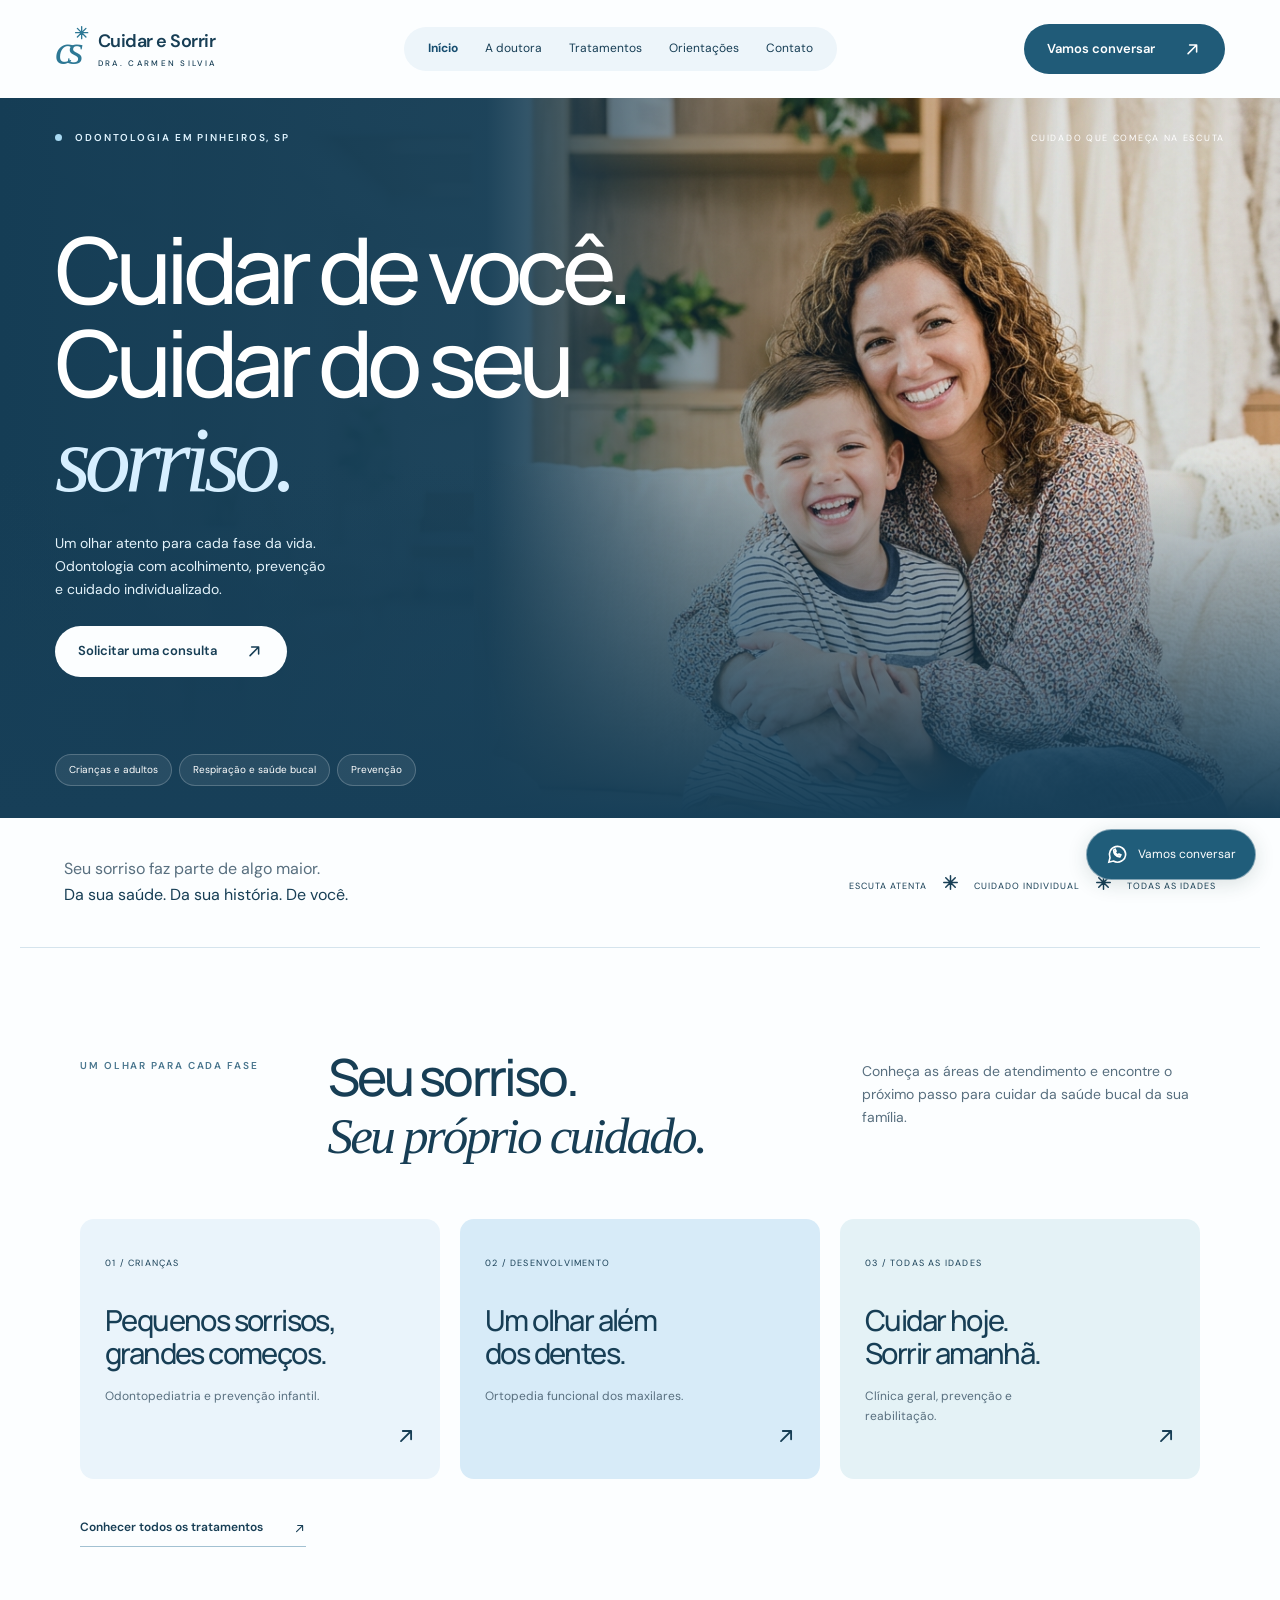
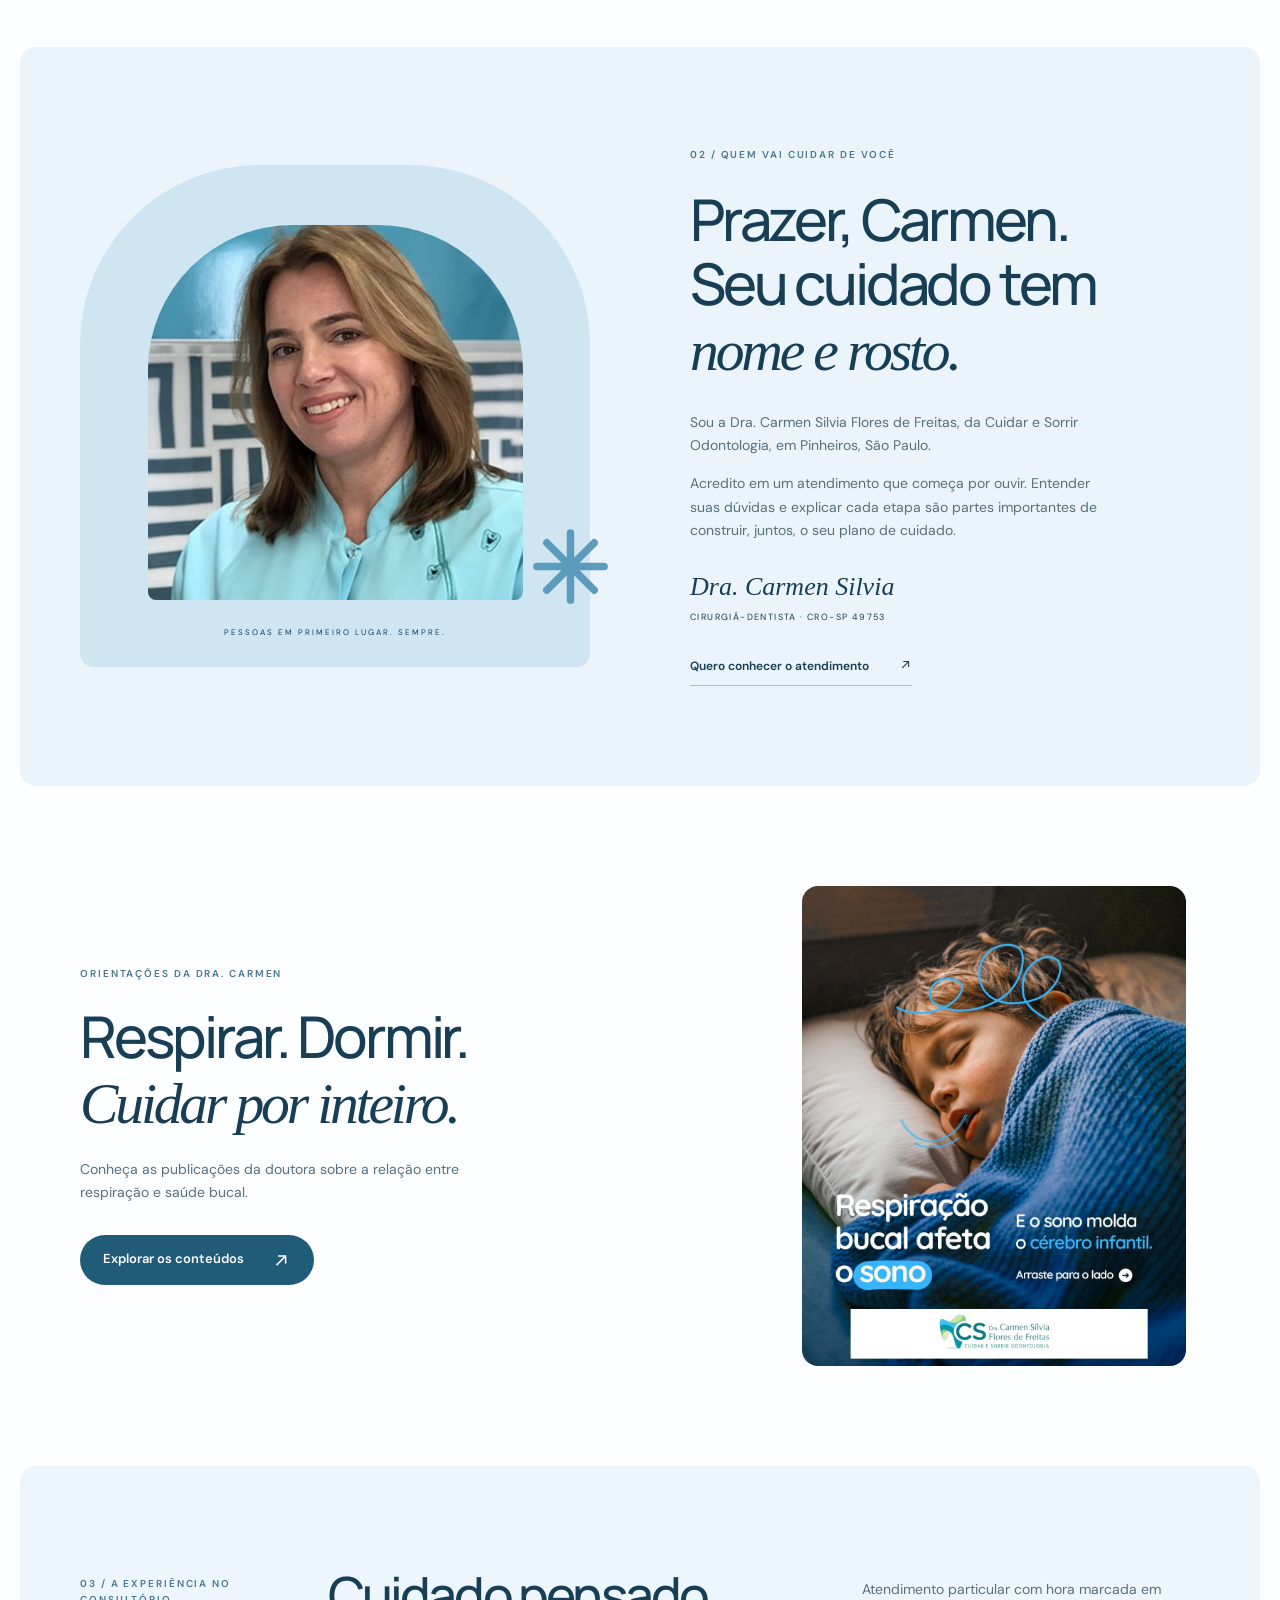
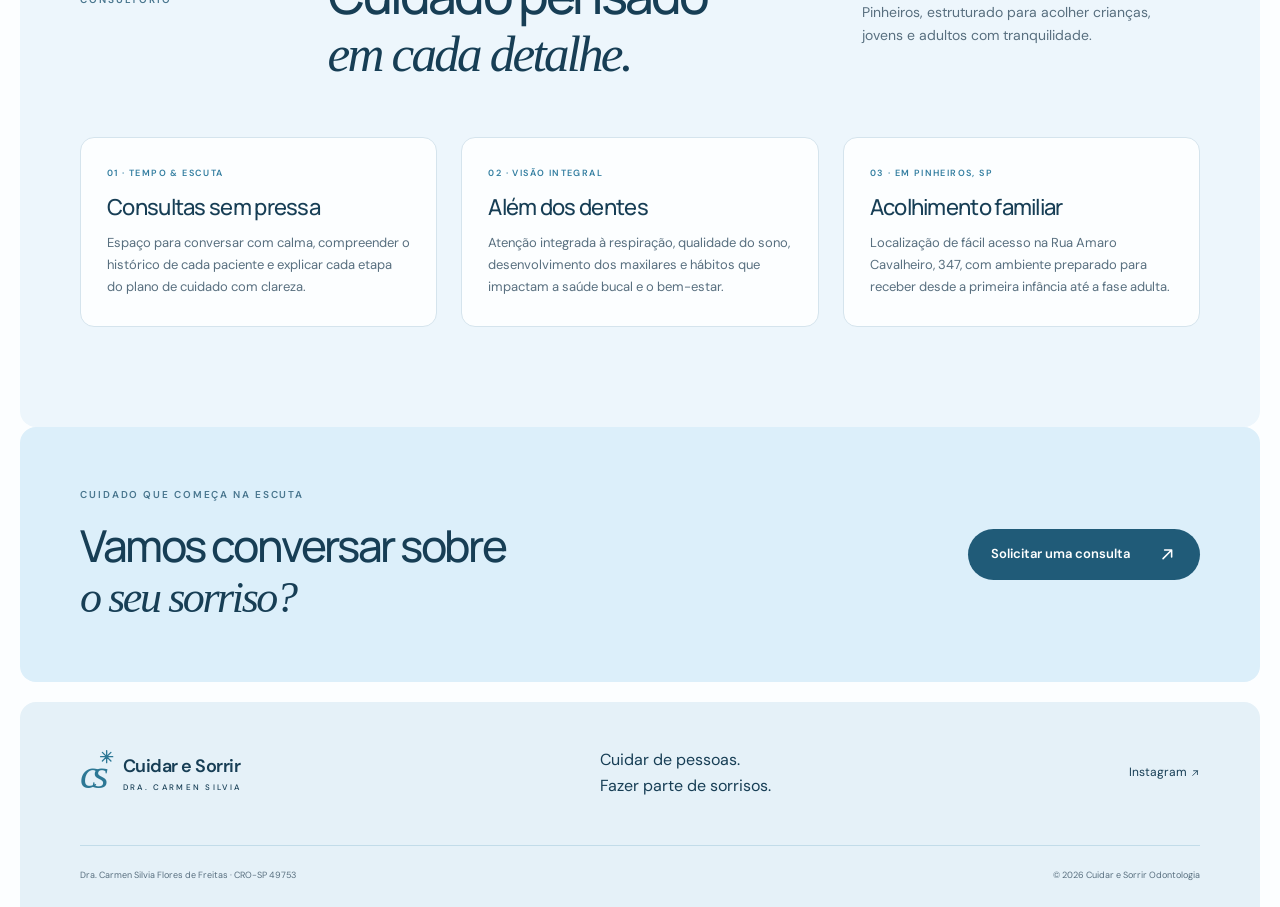
==== commit afec8fb4: "correçoes" ====
--- a/index.html
+++ b/index.html
@@ -7,5 +7,5 @@
 <div class="hero-art" aria-hidden="true"></div>
 <div class="hero-top"><span class="eyebrow"><i></i> ODONTOLOGIA EM PINHEIROS, SP</span><span class="hero-coordinate">CUIDADO QUE COMEÇA NA ESCUTA</span></div>
 <div class="hero-copy"><h1 id="titulo">Cuidar de você.<br>Cuidar do seu<br><em>sorriso.</em></h1><p>Um olhar atento para cada fase da vida. <br>Odontologia com acolhimento, prevenção <br>e cuidado individualizado.</p><a class="button light" href="contato.html#agendar">Solicitar uma consulta <span aria-hidden="true"><svg class="icon-arrow" viewBox="0 0 24 24" fill="none" stroke="currentColor" stroke-width="2" stroke-linecap="round" stroke-linejoin="round" aria-hidden="true"><path d="M6.5 17.5L17.5 6.5M8.5 6.5h9v9"/></svg></span></a></div>
-<div class="hero-bottom"><div class="tags"><a href="tratamentos.html#cuidados">Crianças e adultos</a><a href="orientacoes.html#orientacoes">Respiração e saúde bucal</a><a href="tratamentos.html#cuidados">Prevenção</a></div><a class="doctor-mini" href="a-doutora.html#doutora"><img src="assets/dra-carmen.jpg" alt="" width="64" height="64"><span><strong>Dra. Carmen Silvia</strong><small>Cuidar e Sorrir Odontologia</small></span><span aria-hidden="true"><svg class="icon-arrow" viewBox="0 0 24 24" fill="none" stroke="currentColor" stroke-width="2" stroke-linecap="round" stroke-linejoin="round" aria-hidden="true"><path d="M6.5 17.5L17.5 6.5M8.5 6.5h9v9"/></svg></span></a></div>
+<div class="hero-bottom"><div class="tags"><a href="tratamentos.html#cuidados">Crianças e adultos</a><a href="orientacoes.html#orientacoes">Respiração e saúde bucal</a><a href="tratamentos.html#cuidados">Prevenção</a></div></div>
 </section><div class="intro-strip"><p>Seu sorriso faz parte de algo maior.<br><strong>Da sua saúde. Da sua história. De você.</strong></p><span>ESCUTA ATENTA <b aria-hidden="true"><svg class="icon-asterisk" viewBox="0 0 24 24" fill="none" stroke="currentColor" stroke-width="2.1" stroke-linecap="round" aria-hidden="true"><path d="M12 2.5v19M2.5 12h19M5.3 5.3l13.4 13.4M18.7 5.3L5.3 18.7"/></svg></b> CUIDADO INDIVIDUAL <b aria-hidden="true"><svg class="icon-asterisk" viewBox="0 0 24 24" fill="none" stroke="currentColor" stroke-width="2.1" stroke-linecap="round" aria-hidden="true"><path d="M12 2.5v19M2.5 12h19M5.3 5.3l13.4 13.4M18.7 5.3L5.3 18.7"/></svg></b> TODAS AS IDADES</span></div><section class="section home-care"><div class="section-heading"><span class="eyebrow dark">UM OLHAR PARA CADA FASE</span><h2>Seu sorriso.<br><em>Seu próprio cuidado.</em></h2><p>Conheça as áreas de atendimento e encontre o próximo passo para cuidar da saúde bucal da sua família.</p></div><div class="home-care-grid"><a href="tratamentos.html#infantil"><span>01 / CRIANÇAS</span><h3>Pequenos sorrisos,<br>grandes começos.</h3><p>Odontopediatria e prevenção infantil.</p><b aria-hidden="true"><svg class="icon-arrow" viewBox="0 0 24 24" fill="none" stroke="currentColor" stroke-width="2" stroke-linecap="round" stroke-linejoin="round" aria-hidden="true"><path d="M6.5 17.5L17.5 6.5M8.5 6.5h9v9"/></svg></b></a><a href="tratamentos.html#ortopedia"><span>02 / DESENVOLVIMENTO</span><h3>Um olhar além<br>dos dentes.</h3><p>Ortopedia funcional dos maxilares.</p><b aria-hidden="true"><svg class="icon-arrow" viewBox="0 0 24 24" fill="none" stroke="currentColor" stroke-width="2" stroke-linecap="round" stroke-linejoin="round" aria-hidden="true"><path d="M6.5 17.5L17.5 6.5M8.5 6.5h9v9"/></svg></b></a><a href="tratamentos.html#prevencao"><span>03 / TODAS AS IDADES</span><h3>Cuidar hoje.<br>Sorrir amanhã.</h3><p>Clínica geral, prevenção e reabilitação.</p><b aria-hidden="true"><svg class="icon-arrow" viewBox="0 0 24 24" fill="none" stroke="currentColor" stroke-width="2" stroke-linecap="round" stroke-linejoin="round" aria-hidden="true"><path d="M6.5 17.5L17.5 6.5M8.5 6.5h9v9"/></svg></b></a></div><a class="text-link" href="tratamentos.html">Conhecer todos os tratamentos <svg class="icon-arrow" viewBox="0 0 24 24" fill="none" stroke="currentColor" stroke-width="2" stroke-linecap="round" stroke-linejoin="round" aria-hidden="true"><path d="M6.5 17.5L17.5 6.5M8.5 6.5h9v9"/></svg></a></section><section class="about section" id="doutora" aria-labelledby="doutora-titulo"><div class="portrait-wrap"><div class="portrait"><img src="assets/dra-carmen.jpg" alt="Dra. Carmen Silvia sorrindo, com uniforme azul-claro" loading="lazy" width="375" height="375"></div><span class="portrait-note">PESSOAS EM PRIMEIRO LUGAR. SEMPRE.</span><span class="portrait-flower" aria-hidden="true"><svg class="icon-asterisk" viewBox="0 0 24 24" fill="none" stroke="currentColor" stroke-width="2.1" stroke-linecap="round" aria-hidden="true"><path d="M12 2.5v19M2.5 12h19M5.3 5.3l13.4 13.4M18.7 5.3L5.3 18.7"/></svg></span></div><div class="about-copy"><span class="eyebrow dark">02 / QUEM VAI CUIDAR DE VOCÊ</span><h2 id="doutora-titulo">Prazer, Carmen.<br>Seu cuidado tem<br><em>nome e rosto.</em></h2><p>Sou a Dra. Carmen Silvia Flores de Freitas, da Cuidar e Sorrir Odontologia, em Pinheiros, São Paulo.</p><p>Acredito em um atendimento que começa por ouvir. Entender suas dúvidas e explicar cada etapa são partes importantes de construir, juntos, o seu plano de cuidado.</p><div class="signature">Dra. Carmen Silvia<small>CIRURGIÃ-DENTISTA · CRO-SP 49753</small></div><a class="text-link" href="contato.html#agendar">Quero conhecer o atendimento <span aria-hidden="true"><svg class="icon-arrow" viewBox="0 0 24 24" fill="none" stroke="currentColor" stroke-width="2" stroke-linecap="round" stroke-linejoin="round" aria-hidden="true"><path d="M6.5 17.5L17.5 6.5M8.5 6.5h9v9"/></svg></span></a></div></section><section class="section home-education"><div><span class="eyebrow dark">ORIENTAÇÕES DA DRA. CARMEN</span><h2>Respirar. Dormir.<br><em>Cuidar por inteiro.</em></h2><p>Conheça as publicações da doutora sobre a relação entre respiração e saúde bucal.</p><a class="button" href="orientacoes.html">Explorar os conteúdos <span aria-hidden="true"><svg class="icon-arrow" viewBox="0 0 24 24" fill="none" stroke="currentColor" stroke-width="2" stroke-linecap="round" stroke-linejoin="round" aria-hidden="true"><path d="M6.5 17.5L17.5 6.5M8.5 6.5h9v9"/></svg></span></a></div><a href="orientacoes.html" aria-label="Explorar publicações sobre respiração e sono"><img src="assets/respiracao-e-sono.jpg" alt="Publicação da Dra. Carmen sobre respiração bucal e sono" width="1080" height="1350" loading="lazy"></a></section><section class="section trust-strip" aria-labelledby="experiencia-titulo"><div class="section-heading"><span class="eyebrow dark">03 / A EXPERIÊNCIA NO CONSULTÓRIO</span><h2 id="experiencia-titulo">Cuidado pensado<br><em>em cada detalhe.</em></h2><p>Atendimento particular com hora marcada em Pinheiros, estruturado para acolher crianças, jovens e adultos com tranquilidade.</p></div><div class="trust-grid"><div class="trust-card"><span>01 · TEMPO & ESCUTA</span><h3>Consultas sem pressa</h3><p>Espaço para conversar com calma, compreender o histórico de cada paciente e explicar cada etapa do plano de cuidado com clareza.</p></div><div class="trust-card"><span>02 · VISÃO INTEGRAL</span><h3>Além dos dentes</h3><p>Atenção integrada à respiração, qualidade do sono, desenvolvimento dos maxilares e hábitos que impactam a saúde bucal e o bem-estar.</p></div><div class="trust-card"><span>03 · EM PINHEIROS, SP</span><h3>Acolhimento familiar</h3><p>Localização de fácil acesso na Rua Amaro Cavalheiro, 347, com ambiente preparado para receber desde a primeira infância até a fase adulta.</p></div></div></section><section class="page-cta"><div><span class="eyebrow dark">CUIDADO QUE COMEÇA NA ESCUTA</span><h2>Vamos conversar sobre<br><em>o seu sorriso?</em></h2></div><a class="button" href="contato.html#agendar">Solicitar uma consulta <span aria-hidden="true"><svg class="icon-arrow" viewBox="0 0 24 24" fill="none" stroke="currentColor" stroke-width="2" stroke-linecap="round" stroke-linejoin="round" aria-hidden="true"><path d="M6.5 17.5L17.5 6.5M8.5 6.5h9v9"/></svg></span></a></section></main><footer><div class="footer-top"><a class="brand" href="index.html"><span class="brand-symbol" aria-hidden="true">cs<span><svg class="icon-asterisk" viewBox="0 0 24 24" fill="none" stroke="currentColor" stroke-width="2.1" stroke-linecap="round" aria-hidden="true"><path d="M12 2.5v19M2.5 12h19M5.3 5.3l13.4 13.4M18.7 5.3L5.3 18.7"/></svg></span></span><span>Cuidar e Sorrir<small>DRA. CARMEN SILVIA</small></span></a><p>Cuidar de pessoas.<br>Fazer parte de sorrisos.</p><a href="https://www.instagram.com/dracarmensilvia/" target="_blank" rel="noopener noreferrer">Instagram <svg class="icon-arrow" viewBox="0 0 24 24" fill="none" stroke="currentColor" stroke-width="2" stroke-linecap="round" stroke-linejoin="round" aria-hidden="true"><path d="M6.5 17.5L17.5 6.5M8.5 6.5h9v9"/></svg></a></div><div class="footer-bottom"><span>Dra. Carmen Silvia Flores de Freitas · CRO-SP 49753</span><span>© <span id="year">2026</span> Cuidar e Sorrir Odontologia</span></div></footer></div><a class="floating" href="https://wa.me/5511999755757" target="_blank" rel="noopener noreferrer" aria-label="Conversar com a clínica pelo WhatsApp"><svg width="23" height="23" viewBox="0 0 24 24" fill="none" stroke="currentColor" stroke-width="1.7" aria-hidden="true"><path d="M20.5 11.5a8.5 8.5 0 0 1-12.8 7.3L3 20l1.2-4.6A8.5 8.5 0 1 1 20.5 11.5Z"/><path d="M8 7.5c0 4 2.5 6.5 6.5 7l1-2-2-1-1 1c-1.5-.7-2.3-1.5-3-3l1-1-1-2-1.5 1Z"/></svg><span>Vamos conversar</span></a></body></html>
--- a/style.css
+++ b/style.css
@@ -1,4 +1,4 @@
 @import url('https://fonts.googleapis.com/css2?family=DM+Sans:wght@400;500;600;700&family=Manrope:wght@400;500;600;700;800&display=swap');
-:root{--ink:#193c36;--muted:#62716a;--green:#153f37;--lime:#deedc9;--paper:#fffefa;--line:#dce2d9}*{box-sizing:border-box}html{scroll-behavior:smooth;scroll-padding-top:100px}body{margin:0;background:#e4ece7;color:var(--ink);font-family:'DM Sans',Arial,sans-serif;font-size:15px;line-height:1.65;font-variant-emoji:text}.icon-asterisk,.icon-arrow{display:inline-block;width:.85em;height:.85em;vertical-align:-.13em;flex-shrink:0}.button span .icon-arrow,.circle .icon-arrow,.portrait-flower .icon-asterisk,.big-asterisk .icon-asterisk{display:block}.text-link .icon-arrow{width:1.1em;height:1.1em}button,input,select{font:inherit}a{color:inherit;text-decoration:none}button,a,input,select,summary{-webkit-tap-highlight-color:transparent}button{cursor:pointer}a:focus-visible,button:focus-visible,summary:focus-visible{outline:3px solid #b2822c;outline-offset:5px}input:focus,select:focus{outline:2px solid #59784e;outline-offset:2px}img{display:block;max-width:100%}h1,h2,h3,p{margin:0}h1,h2,h3{font-family:Manrope,Arial,sans-serif;font-weight:500;letter-spacing:-.055em;line-height:1.12}h2{font-size:clamp(36px,4.5vw,64px)}h2 em,h1 em{font-family:Georgia,serif;font-weight:400}p{color:var(--muted)}.page{max-width:1500px;margin:22px auto;background:var(--paper);padding:0 14px;border-radius:22px;overflow:hidden}.header{height:98px;display:flex;align-items:center;justify-content:space-between;padding:0 35px;gap:20px}.brand{display:flex;align-items:center;gap:12px;font-weight:600;font-size:18px;line-height:1.25;letter-spacing:-.5px}.brand small{display:block;font-size:8px;font-weight:500;letter-spacing:2.3px;margin-top:5px}.brand-symbol{position:relative;font:italic 43px Georgia;letter-spacing:-7px;padding-right:9px}.brand-symbol>span{position:absolute;font:18px Arial;right:-3px;top:-3px}.header nav{display:flex;gap:27px;background:#f0f3ed;padding:12px 24px;border-radius:40px;font-size:12px}.header nav a:hover{color:#7c5924}.button{display:inline-flex;align-items:center;justify-content:center;gap:28px;border:0;border-radius:40px;background:var(--green);color:white;padding:16px 23px;font-size:13px;font-weight:600;line-height:1.3;transition:background .2s,transform .2s}.button:hover{background:#386153;transform:translateY(-2px)}.button span{font-size:22px;line-height:1}.menu-toggle{display:none}.hero{position:relative;isolation:isolate;min-height:720px;background:#193e39;border-radius:15px;color:white;padding:32px 44px;display:flex;flex-direction:column;justify-content:space-between;overflow:hidden}.hero-art{position:absolute;inset:0;z-index:-2;background-image:linear-gradient(90deg,rgba(12,42,37,.98),rgba(12,42,37,.91) 29%,rgba(12,42,37,.12) 76%),url('assets/respiracao-e-sono.jpg');background-size:cover,72% auto;background-position:center,right top;background-repeat:no-repeat}.hero:after{content:'';position:absolute;inset:50% 0 0;z-index:-1;background:linear-gradient(transparent,#163b36)}.hero-top{display:flex;align-items:center;justify-content:space-between;gap:20px}.eyebrow{display:block;font-size:10px;font-weight:600;letter-spacing:1.9px;color:#dfeddb}.eyebrow i{display:inline-block;background:#d3e9bd;width:7px;height:7px;border-radius:50%;margin-right:9px}.hero-coordinate{font-size:9px;letter-spacing:1.7px}.hero-copy{padding:48px 0}.hero h1{font-size:clamp(62px,7.2vw,105px);line-height:1.01;letter-spacing:-6px}.hero h1 em{color:var(--lime)}.hero-copy p{color:#e3eae1;font-size:14px;margin:25px 0}.light{background:var(--paper);color:var(--ink)}.light:hover{background:var(--lime)}.hero-bottom{display:flex;align-items:end;justify-content:space-between;gap:20px}.tags{display:flex;flex-wrap:wrap;gap:7px;max-width:370px}.tags a{font-size:10px;padding:7px 13px;background:#ffffff13;border:1px solid #ffffff35;border-radius:30px;backdrop-filter:blur(10px)}.tags a:hover{background:#ffffff30}.doctor-mini{display:flex;align-items:center;gap:14px;background:var(--paper);color:var(--ink);padding:12px 16px 12px 12px;border-radius:12px}.doctor-mini img{object-fit:cover;border-radius:7px}.doctor-mini strong{font-size:13px;display:block}.doctor-mini small{font-size:10px;color:var(--muted)}.doctor-mini>span:last-child{margin-left:15px;font-size:23px}.intro-strip{display:flex;justify-content:space-between;align-items:center;gap:30px;padding:38px 44px;border-bottom:1px solid var(--line)}.intro-strip p{font-size:16px}.intro-strip strong{font-weight:400;color:var(--ink)}.intro-strip>span{font-size:9px;letter-spacing:1px}.intro-strip b{font-size:20px;margin:0 12px;font-weight:400}.section{padding:100px 60px}.dark{color:#5a7062}.section-heading{display:grid;grid-template-columns:.65fr 1.5fr 1fr;gap:28px;align-items:start;margin-bottom:55px}.section-heading>.eyebrow{padding-top:10px}.section-heading p{font-size:14px;padding-top:12px;max-width:330px}.section-heading h2{font-size:clamp(36px,4vw,56px)}.service{display:grid;grid-template-columns:.25fr 1.3fr 1.3fr 50px;gap:30px;align-items:center;padding:31px 0;border-top:1px solid var(--line);transition:background .2s}.service:last-child{border-bottom:1px solid var(--line)}.service:hover{background:#f0f4e9}.number{font-size:12px;color:#829080}.service h3{font-size:27px;letter-spacing:-1px}.service-label{font-size:9px;font-weight:600;letter-spacing:1px}.service p{font-size:13px;max-width:390px;margin-top:8px}.circle{border:1px solid #a9b8a7;border-radius:50%;width:44px;height:44px;display:grid;place-items:center;font-size:23px}.service:hover .circle{background:var(--green);color:white}.about{background:#eef1e8;display:grid;grid-template-columns:1fr 1fr;gap:100px;align-items:center;border-radius:16px}.portrait-wrap{position:relative;background:#d6e0d2;border-radius:180px 180px 14px 14px;padding:60px 36px 28px}.portrait{max-width:375px;margin:0 auto;overflow:hidden;border-radius:145px 145px 8px 8px}.portrait img{width:100%;height:auto}.portrait-note{display:block;text-align:center;font-size:8px;letter-spacing:2px;margin-top:26px}.portrait-flower{position:absolute;right:-23px;bottom:58px;font-size:100px;line-height:1;color:#718a62}.about h2{margin:23px 0 28px}.about p{font-size:14px;margin:15px 0;max-width:430px}.signature{font:italic 26px Georgia;margin:30px 0}.signature small{display:block;font:9px 'DM Sans',Arial;letter-spacing:1.4px;margin-top:9px}.text-link{display:inline-flex;gap:30px;align-items:center;border-bottom:1px solid #a8b4a0;padding-bottom:8px;font-size:12px;font-weight:600}.text-link:hover{color:#8a642b}.education .text-link{margin-top:23px}.editorial-grid{display:grid;grid-template-columns:.7fr 2fr;gap:55px}.big-asterisk{display:block;font-size:120px;font-weight:400;line-height:1;color:#769266;margin:0 0 30px}.editorial-intro h3{font-size:27px;letter-spacing:-1px}.editorial-intro p{font-size:13px;margin-top:20px;max-width:240px}.editorial-count{display:block;font-size:8px;line-height:2;letter-spacing:1.3px;margin-top:45px}.publications{display:grid;grid-template-columns:repeat(2,minmax(0,1fr));gap:24px}.publication{padding:0;border:0;background:transparent;color:var(--ink);text-align:left;min-width:0}.publication img{width:100%;height:auto;aspect-ratio:4/5;object-fit:contain;border-radius:12px;background:#e9f4fa;transition:filter .2s}.publication:hover img{filter:brightness(.94)}.publication>span{display:flex;justify-content:space-between;align-items:center;padding:12px 2px;font-size:12px}.publication b{font-size:23px;font-weight:400}.content-note{font-size:11px;border-top:1px solid var(--line);margin-top:35px;padding-top:18px}.journey{background:#e2ebd8;border-radius:16px}.journey h2{margin-top:22px}.steps{display:grid;grid-template-columns:repeat(3,1fr);gap:40px;margin-top:55px}.steps>div{border-top:1px solid #acbda4;padding-top:20px}.steps span{font-size:12px}.steps h3{font-size:21px;letter-spacing:-.7px;margin:25px 0 13px}.steps p{font-size:13px;max-width:280px}.booking{display:grid;grid-template-columns:1.1fr 1fr;gap:100px;background:var(--green);color:white;border-radius:16px;margin-top:14px}.booking h2{font-size:clamp(40px,5.5vw,76px);margin:26px 0}.booking h2 em{color:var(--lime)}.booking p{color:#c7d6cd;font-size:14px}.booking-details{margin-top:40px;padding-top:22px;border-top:1px solid #ffffff30}.booking-details span{display:block;font-size:14px}.booking-details small{display:block;margin-top:8px;font-size:11px;color:#c7d6cd}form{background:var(--paper);color:var(--ink);border-radius:14px;padding:32px;align-self:center}form h3{font-size:24px;letter-spacing:-1px;margin-bottom:28px}label{display:block;margin:17px 0 7px;font-size:11px;font-weight:600}label span{color:var(--muted);font-weight:400}input,select{width:100%;min-height:48px;border:1px solid #dce2d9;background:#fff;color:var(--ink);border-radius:7px;padding:11px 12px;font-size:12px}form .button{width:100%;margin-top:26px;justify-content:space-between}.booking .form-note{font-size:10px;line-height:1.6;color:var(--muted);margin-top:14px}.contact{display:grid;grid-template-columns:1fr 1fr;gap:70px}.contact h2{margin:22px 0 30px}.contact-info>div{padding:20px 0;border-bottom:1px solid var(--line)}.contact-info>div:first-child{padding-top:0}.contact-info span{font-size:9px;letter-spacing:1.4px;color:var(--muted)}.contact-info p,.contact-info a{display:block;font-size:16px;margin-top:9px;color:var(--ink)}.faq{display:grid;grid-template-columns:1fr 1.4fr;gap:50px;border-top:1px solid var(--line);padding-top:65px}.faq h2{font-size:40px;margin-top:15px}details{border-bottom:1px solid var(--line)}summary{cursor:pointer;padding:20px 26px 20px 0;font-size:14px}details p{font-size:13px;padding-bottom:22px;max-width:560px}footer{padding:45px 60px 24px;background:#eaf0e5;border-radius:16px 16px 0 0}.footer-top{display:flex;align-items:center;justify-content:space-between;gap:25px;padding-bottom:45px}.footer-top p{font-size:16px;color:var(--ink)}.footer-top>a:last-child{font-size:12px}.footer-bottom{border-top:1px solid #ccd7c7;padding-top:22px;display:flex;justify-content:space-between;gap:20px;font-size:9px;color:var(--muted)}.floating{position:fixed;right:24px;bottom:20px;display:flex;align-items:center;gap:9px;background:#1a533f;color:white;border:1px solid #ffffff70;border-radius:40px;padding:13px 19px;z-index:20;box-shadow:0 4px 20px #193c3626;font-size:12px}.floating:hover{background:#2e6e54}.skip{position:fixed;left:20px;top:-100px;background:white;padding:15px;z-index:99}.skip:focus{top:15px}dialog{border:0;border-radius:12px;max-width:min(600px,94vw);max-height:92dvh;padding:16px;background:var(--paper);color:var(--ink)}dialog::backdrop{background:#06241fe8}dialog img{width:auto;max-height:72dvh;margin:auto;object-fit:contain}dialog>a{display:block;font-size:12px;text-align:center;padding-top:12px}.dialog-header{display:flex;align-items:center;justify-content:space-between;gap:20px;margin-bottom:12px}.dialog-header h2{font-size:17px;letter-spacing:-.4px}.dialog-header button{background:#eaf0e5;border:0;border-radius:50%;width:36px;height:36px;flex-shrink:0}body.modal-open{overflow:hidden}
-@media(min-width:1500px){.page{margin:30px auto}}@media(max-width:1100px){.section{padding:75px 35px}.header{padding:0 20px}.header nav{gap:15px;padding:12px 18px}.hero{padding:30px;min-height:660px}.hero h1{font-size:85px}.section-heading{grid-template-columns:1fr 1fr}.section-heading>.eyebrow{grid-column:1/-1}.about,.booking{gap:50px}.intro-strip{padding:30px}.intro-strip>span{max-width:290px}.service{gap:20px}.editorial-grid{gap:25px}.editorial-intro h3{font-size:23px}}
-@media(max-width:760px){html{scroll-padding-top:20px}.page{margin:8px;padding:0 7px;border-radius:16px}.header{height:83px;padding:0 12px;flex-wrap:wrap;position:relative;z-index:10}.brand{font-size:16px;gap:9px}.brand small{font-size:7px}.brand-symbol{font-size:37px}.header-cta{display:none}.menu-toggle{display:flex;gap:13px;background:transparent;border:1px solid #c8d2c3;border-radius:30px;padding:8px 14px;font-size:12px;color:var(--ink)}.header nav{display:none;position:absolute;left:0;right:0;top:76px;background:var(--paper);border:1px solid var(--line);border-radius:12px;padding:18px;box-shadow:0 12px 20px #193c3620;flex-direction:column;font-size:15px}.header nav.open{display:flex}.hero{min-height:760px;padding:25px 22px}.hero-art{background-size:cover,auto 79%;background-position:center,66% top;background-image:linear-gradient(90deg,#103b35eb,#103b3590 60%,#103b3530),url('assets/respiracao-e-sono.jpg')}.hero-top{align-items:start}.hero-coordinate{display:none}.eyebrow{font-size:8px;letter-spacing:1.3px}.hero-copy{padding:40px 0}.hero h1{font-size:clamp(60px,12vw,86px);letter-spacing:-3.7px}.hero-copy p{font-size:13px;line-height:1.8}.hero-bottom{flex-direction:column;align-items:start;gap:22px}.tags{max-width:100%}.tags a{font-size:9px}.doctor-mini{width:100%;max-width:310px}.doctor-mini>span:last-child{margin-left:auto}.intro-strip{padding:28px 17px;display:block}.intro-strip p{font-size:14px}.intro-strip>span{display:block;font-size:7px;max-width:100%;margin-top:20px}.intro-strip b{margin:0 7px;font-size:15px}.section{padding:65px 18px}.section-heading{grid-template-columns:1fr;gap:20px;margin-bottom:32px}.section-heading h2{font-size:40px}.section-heading p{max-width:100%;padding-top:0;font-size:13px}.service{grid-template-columns:25px 1fr 36px;gap:12px;padding:26px 0}.service h3{font-size:26px}.service>div{grid-column:2;grid-row:2}.service>.circle{grid-column:3;grid-row:1;width:34px;height:34px;font-size:20px}.service .number{align-self:start;padding-top:6px;font-size:10px}.service p{font-size:12px}.service-label{font-size:8px}.about{grid-template-columns:1fr;gap:40px}.portrait-wrap{max-width:360px;width:100%;margin:auto;padding:35px 28px 23px}.portrait-flower{right:-5px;font-size:85px;bottom:50px}.portrait-note{font-size:7px;letter-spacing:1.3px}.about h2{font-size:43px}.about p{font-size:13px}.editorial-grid{grid-template-columns:1fr;gap:30px}.editorial-intro{display:grid;grid-template-columns:65px 1fr;gap:0 15px}.big-asterisk{font-size:70px;grid-row:1/3;margin:0}.editorial-intro h3{font-size:24px}.editorial-intro p{font-size:12px;margin-top:12px;max-width:100%}.editorial-count{display:none}.publications{gap:18px 12px}.publication>span{font-size:10px;gap:4px;line-height:1.4}.publication b{font-size:19px}.content-note{font-size:10px}.steps{grid-template-columns:1fr;gap:30px;margin-top:35px}.steps h3{margin:15px 0 10px}.steps p{max-width:100%}.booking{grid-template-columns:1fr;gap:35px}.booking h2{font-size:54px}.booking-details{margin-top:28px}form{padding:24px 18px}form h3{font-size:23px}.contact{grid-template-columns:1fr;gap:35px}.contact h2{font-size:43px}.contact-info p,.contact-info a{font-size:14px}.faq{grid-template-columns:1fr;gap:20px}.faq h2{font-size:36px}summary{font-size:13px}.footer-top{align-items:start;flex-wrap:wrap;padding-bottom:28px}.footer-top p{font-size:13px}.footer-top>a:last-child{width:100%}footer{padding:32px 18px 90px}.footer-bottom{flex-direction:column;gap:9px;font-size:9px}.floating{right:16px;bottom:14px;font-size:11px;padding:12px 15px}dialog{padding:12px}.dialog-header h2{font-size:14px}dialog img{max-height:70dvh}}@media(prefers-reduced-motion:reduce){html{scroll-behavior:auto}*,*:before,*:after{transition:none!important}}
+:root{--ink:#193c36;--muted:#62716a;--green:#153f37;--lime:#deedc9;--paper:#fffefa;--line:#dce2d9}*{box-sizing:border-box}html{scroll-behavior:smooth;scroll-padding-top:100px}body{margin:0;background:#e4ece7;color:var(--ink);font-family:'DM Sans',Arial,sans-serif;font-size:15px;line-height:1.65;font-variant-emoji:text}.icon-asterisk,.icon-arrow{display:inline-block;width:.85em;height:.85em;vertical-align:-.13em;flex-shrink:0}.button span .icon-arrow,.circle .icon-arrow,.portrait-flower .icon-asterisk,.big-asterisk .icon-asterisk{display:block}.text-link .icon-arrow{width:1.1em;height:1.1em}button,input,select{font:inherit}a{color:inherit;text-decoration:none}button,a,input,select,summary{-webkit-tap-highlight-color:transparent}button{cursor:pointer}a:focus-visible,button:focus-visible,summary:focus-visible{outline:3px solid #b2822c;outline-offset:5px}input:focus,select:focus{outline:2px solid #59784e;outline-offset:2px}img{display:block;max-width:100%}h1,h2,h3,p{margin:0}h1,h2,h3{font-family:Manrope,Arial,sans-serif;font-weight:500;letter-spacing:-.055em;line-height:1.12}h2{font-size:clamp(36px,4.5vw,64px)}h2 em,h1 em{font-family:Georgia,serif;font-weight:400}p{color:var(--muted)}.page{max-width:none;margin:0;background:var(--paper);padding:0 20px;border-radius:0;overflow:hidden}.header{height:98px;display:flex;align-items:center;justify-content:space-between;padding:0 35px;gap:20px}.brand{display:flex;align-items:center;gap:12px;font-weight:600;font-size:18px;line-height:1.25;letter-spacing:-.5px}.brand small{display:block;font-size:8px;font-weight:500;letter-spacing:2.3px;margin-top:5px}.brand-symbol{position:relative;font:italic 43px Georgia;letter-spacing:-7px;padding-right:9px}.brand-symbol>span{position:absolute;font:18px Arial;right:-3px;top:-3px}.header nav{display:flex;gap:27px;background:#f0f3ed;padding:12px 24px;border-radius:40px;font-size:12px}.header nav a:hover{color:#7c5924}.button{display:inline-flex;align-items:center;justify-content:center;gap:28px;border:0;border-radius:40px;background:var(--green);color:white;padding:16px 23px;font-size:13px;font-weight:600;line-height:1.3;transition:background .2s,transform .2s}.button:hover{background:#386153;transform:translateY(-2px)}.button span{font-size:22px;line-height:1}.menu-toggle{display:none}.hero{position:relative;isolation:isolate;min-height:720px;background:#193e39;border-radius:0;margin:0 -20px;color:white;padding:32px 55px;display:flex;flex-direction:column;justify-content:space-between;overflow:hidden}.hero-art{position:absolute;inset:0;z-index:-2;background-image:linear-gradient(90deg,rgba(12,42,37,.98),rgba(12,42,37,.94) 38%,rgba(12,42,37,.12) 76%),url('assets/hero-sorriso.png');background-size:cover,cover;background-position:center,right center;background-repeat:no-repeat}.hero:after{content:'';position:absolute;inset:50% 0 0;z-index:-1;background:linear-gradient(transparent,#163b36)}.hero-top{display:flex;align-items:center;justify-content:space-between;gap:20px}.eyebrow{display:block;font-size:10px;font-weight:600;letter-spacing:1.9px;color:#dfeddb}.eyebrow i{display:inline-block;background:#d3e9bd;width:7px;height:7px;border-radius:50%;margin-right:9px}.hero-coordinate{font-size:9px;letter-spacing:1.7px}.hero-copy{padding:48px 0}.hero h1{font-size:clamp(62px,7.2vw,105px);line-height:1.01;letter-spacing:-6px}.hero h1 em{color:var(--lime)}.hero-copy p{color:#e3eae1;font-size:14px;margin:25px 0}.light{background:var(--paper);color:var(--ink)}.light:hover{background:var(--lime)}.hero-bottom{display:flex;align-items:end;justify-content:space-between;gap:20px}.tags{display:flex;flex-wrap:wrap;gap:7px;max-width:370px}.tags a{font-size:10px;padding:7px 13px;background:#ffffff13;border:1px solid #ffffff35;border-radius:30px;backdrop-filter:blur(10px)}.tags a:hover{background:#ffffff30}.doctor-mini{display:flex;align-items:center;gap:14px;background:var(--paper);color:var(--ink);padding:12px 16px 12px 12px;border-radius:12px}.doctor-mini img{object-fit:cover;border-radius:7px}.doctor-mini strong{font-size:13px;display:block}.doctor-mini small{font-size:10px;color:var(--muted)}.doctor-mini>span:last-child{margin-left:15px;font-size:23px}.intro-strip{display:flex;justify-content:space-between;align-items:center;gap:30px;padding:38px 44px;border-bottom:1px solid var(--line)}.intro-strip p{font-size:16px}.intro-strip strong{font-weight:400;color:var(--ink)}.intro-strip>span{font-size:9px;letter-spacing:1px}.intro-strip b{font-size:20px;margin:0 12px;font-weight:400}.section{padding:100px 60px}.dark{color:#5a7062}.section-heading{display:grid;grid-template-columns:.65fr 1.5fr 1fr;gap:28px;align-items:start;margin-bottom:55px}.section-heading>.eyebrow{padding-top:10px}.section-heading p{font-size:14px;padding-top:12px;max-width:330px}.section-heading h2{font-size:clamp(36px,4vw,56px)}.service{display:grid;grid-template-columns:.25fr 1.3fr 1.3fr 50px;gap:30px;align-items:center;padding:31px 0;border-top:1px solid var(--line);transition:background .2s}.service:last-child{border-bottom:1px solid var(--line)}.service:hover{background:#f0f4e9}.number{font-size:12px;color:#829080}.service h3{font-size:27px;letter-spacing:-1px}.service-label{font-size:9px;font-weight:600;letter-spacing:1px}.service p{font-size:13px;max-width:390px;margin-top:8px}.circle{border:1px solid #a9b8a7;border-radius:50%;width:44px;height:44px;display:grid;place-items:center;font-size:23px}.service:hover .circle{background:var(--green);color:white}.about{background:#eef1e8;display:grid;grid-template-columns:1fr 1fr;gap:100px;align-items:center;border-radius:16px}.portrait-wrap{position:relative;background:#d6e0d2;border-radius:180px 180px 14px 14px;padding:60px 36px 28px}.portrait{max-width:375px;margin:0 auto;overflow:hidden;border-radius:145px 145px 8px 8px}.portrait img{width:100%;height:auto}.portrait-note{display:block;text-align:center;font-size:8px;letter-spacing:2px;margin-top:26px}.portrait-flower{position:absolute;right:-23px;bottom:58px;font-size:100px;line-height:1;color:#718a62}.about h2{margin:23px 0 28px}.about p{font-size:14px;margin:15px 0;max-width:430px}.signature{font:italic 26px Georgia;margin:30px 0}.signature small{display:block;font:9px 'DM Sans',Arial;letter-spacing:1.4px;margin-top:9px}.text-link{display:inline-flex;gap:30px;align-items:center;border-bottom:1px solid #a8b4a0;padding-bottom:8px;font-size:12px;font-weight:600}.text-link:hover{color:#8a642b}.education .text-link{margin-top:23px}.editorial-grid{display:grid;grid-template-columns:.7fr 2fr;gap:55px}.big-asterisk{display:block;font-size:120px;font-weight:400;line-height:1;color:#769266;margin:0 0 30px}.editorial-intro h3{font-size:27px;letter-spacing:-1px}.editorial-intro p{font-size:13px;margin-top:20px;max-width:240px}.editorial-count{display:block;font-size:8px;line-height:2;letter-spacing:1.3px;margin-top:45px}.publications{display:grid;grid-template-columns:repeat(2,minmax(0,1fr));gap:24px}.publication{padding:0;border:0;background:transparent;color:var(--ink);text-align:left;min-width:0}.publication img{width:100%;height:auto;aspect-ratio:4/5;object-fit:contain;border-radius:12px;background:#e9f4fa;transition:filter .2s}.publication:hover img{filter:brightness(.94)}.publication>span{display:flex;justify-content:space-between;align-items:center;padding:12px 2px;font-size:12px}.publication b{font-size:23px;font-weight:400}.content-note{font-size:11px;border-top:1px solid var(--line);margin-top:35px;padding-top:18px}.journey{background:#e2ebd8;border-radius:16px}.journey h2{margin-top:22px}.steps{display:grid;grid-template-columns:repeat(3,1fr);gap:40px;margin-top:55px}.steps>div{border-top:1px solid #acbda4;padding-top:20px}.steps span{font-size:12px}.steps h3{font-size:21px;letter-spacing:-.7px;margin:25px 0 13px}.steps p{font-size:13px;max-width:280px}.booking{display:grid;grid-template-columns:1.1fr 1fr;gap:100px;background:var(--green);color:white;border-radius:16px;margin-top:14px}.booking h2{font-size:clamp(40px,5.5vw,76px);margin:26px 0}.booking h2 em{color:var(--lime)}.booking p{color:#c7d6cd;font-size:14px}.booking-details{margin-top:40px;padding-top:22px;border-top:1px solid #ffffff30}.booking-details span{display:block;font-size:14px}.booking-details small{display:block;margin-top:8px;font-size:11px;color:#c7d6cd}form{background:var(--paper);color:var(--ink);border-radius:14px;padding:32px;align-self:center}form h3{font-size:24px;letter-spacing:-1px;margin-bottom:28px}label{display:block;margin:17px 0 7px;font-size:11px;font-weight:600}label span{color:var(--muted);font-weight:400}input,select{width:100%;min-height:48px;border:1px solid #dce2d9;background:#fff;color:var(--ink);border-radius:7px;padding:11px 12px;font-size:12px}form .button{width:100%;margin-top:26px;justify-content:space-between}.booking .form-note{font-size:10px;line-height:1.6;color:var(--muted);margin-top:14px}.contact{display:grid;grid-template-columns:1fr 1fr;gap:70px}.contact h2{margin:22px 0 30px}.contact-info>div{padding:20px 0;border-bottom:1px solid var(--line)}.contact-info>div:first-child{padding-top:0}.contact-info span{font-size:9px;letter-spacing:1.4px;color:var(--muted)}.contact-info p,.contact-info a{display:block;font-size:16px;margin-top:9px;color:var(--ink)}.faq{display:grid;grid-template-columns:1fr 1.4fr;gap:50px;border-top:1px solid var(--line);padding-top:65px}.faq h2{font-size:40px;margin-top:15px}details{border-bottom:1px solid var(--line)}summary{cursor:pointer;padding:20px 26px 20px 0;font-size:14px}details p{font-size:13px;padding-bottom:22px;max-width:560px}footer{padding:45px 60px 24px;background:#eaf0e5;border-radius:16px 16px 0 0}.footer-top{display:flex;align-items:center;justify-content:space-between;gap:25px;padding-bottom:45px}.footer-top p{font-size:16px;color:var(--ink)}.footer-top>a:last-child{font-size:12px}.footer-bottom{border-top:1px solid #ccd7c7;padding-top:22px;display:flex;justify-content:space-between;gap:20px;font-size:9px;color:var(--muted)}.floating{position:fixed;right:24px;bottom:20px;display:flex;align-items:center;gap:9px;background:#1a533f;color:white;border:1px solid #ffffff70;border-radius:40px;padding:13px 19px;z-index:20;box-shadow:0 4px 20px #193c3626;font-size:12px}.floating:hover{background:#2e6e54}.skip{position:fixed;left:20px;top:-100px;background:white;padding:15px;z-index:99}.skip:focus{top:15px}dialog{border:0;border-radius:12px;max-width:min(600px,94vw);max-height:92dvh;padding:16px;background:var(--paper);color:var(--ink)}dialog::backdrop{background:#06241fe8}dialog img{width:auto;max-height:72dvh;margin:auto;object-fit:contain}dialog>a{display:block;font-size:12px;text-align:center;padding-top:12px}.dialog-header{display:flex;align-items:center;justify-content:space-between;gap:20px;margin-bottom:12px}.dialog-header h2{font-size:17px;letter-spacing:-.4px}.dialog-header button{background:#eaf0e5;border:0;border-radius:50%;width:36px;height:36px;flex-shrink:0}body.modal-open{overflow:hidden}
+@media(max-width:1100px){.section{padding:75px 35px}.header{padding:0 20px}.header nav{gap:15px;padding:12px 18px}.hero{padding:30px;min-height:660px}.hero h1{font-size:85px}.section-heading{grid-template-columns:1fr 1fr}.section-heading>.eyebrow{grid-column:1/-1}.about,.booking{gap:50px}.intro-strip{padding:30px}.intro-strip>span{max-width:290px}.service{gap:20px}.editorial-grid{gap:25px}.editorial-intro h3{font-size:23px}}
+@media(max-width:760px){html{scroll-padding-top:20px}.page{margin:8px;padding:0 7px;border-radius:16px}.header{height:83px;padding:0 12px;flex-wrap:wrap;position:relative;z-index:10}.brand{font-size:16px;gap:9px}.brand small{font-size:7px}.brand-symbol{font-size:37px}.header-cta{display:none}.menu-toggle{display:flex;gap:13px;background:transparent;border:1px solid #c8d2c3;border-radius:30px;padding:8px 14px;font-size:12px;color:var(--ink)}.header nav{display:none;position:absolute;left:0;right:0;top:76px;background:var(--paper);border:1px solid var(--line);border-radius:12px;padding:18px;box-shadow:0 12px 20px #193c3620;flex-direction:column;font-size:15px}.header nav.open{display:flex}.hero{min-height:760px;padding:25px 22px;margin:0;border-radius:14px}.hero-art{background-size:cover,cover;background-position:center,right center;background-image:linear-gradient(90deg,#103b35eb,#103b3590 60%,#103b3530),url('assets/hero-sorriso.png')}.hero-top{align-items:start}.hero-coordinate{display:none}.eyebrow{font-size:8px;letter-spacing:1.3px}.hero-copy{padding:40px 0}.hero h1{font-size:clamp(60px,12vw,86px);letter-spacing:-3.7px}.hero-copy p{font-size:13px;line-height:1.8}.hero-bottom{flex-direction:column;align-items:start;gap:22px}.tags{max-width:100%}.tags a{font-size:9px}.doctor-mini{width:100%;max-width:310px}.doctor-mini>span:last-child{margin-left:auto}.intro-strip{padding:28px 17px;display:block}.intro-strip p{font-size:14px}.intro-strip>span{display:block;font-size:7px;max-width:100%;margin-top:20px}.intro-strip b{margin:0 7px;font-size:15px}.section{padding:65px 18px}.section-heading{grid-template-columns:1fr;gap:20px;margin-bottom:32px}.section-heading h2{font-size:40px}.section-heading p{max-width:100%;padding-top:0;font-size:13px}.service{grid-template-columns:25px 1fr 36px;gap:12px;padding:26px 0}.service h3{font-size:26px}.service>div{grid-column:2;grid-row:2}.service>.circle{grid-column:3;grid-row:1;width:34px;height:34px;font-size:20px}.service .number{align-self:start;padding-top:6px;font-size:10px}.service p{font-size:12px}.service-label{font-size:8px}.about{grid-template-columns:1fr;gap:40px}.portrait-wrap{max-width:360px;width:100%;margin:auto;padding:35px 28px 23px}.portrait-flower{right:-5px;font-size:85px;bottom:50px}.portrait-note{font-size:7px;letter-spacing:1.3px}.about h2{font-size:43px}.about p{font-size:13px}.editorial-grid{grid-template-columns:1fr;gap:30px}.editorial-intro{display:grid;grid-template-columns:65px 1fr;gap:0 15px}.big-asterisk{font-size:70px;grid-row:1/3;margin:0}.editorial-intro h3{font-size:24px}.editorial-intro p{font-size:12px;margin-top:12px;max-width:100%}.editorial-count{display:none}.publications{gap:18px 12px}.publication>span{font-size:10px;gap:4px;line-height:1.4}.publication b{font-size:19px}.content-note{font-size:10px}.steps{grid-template-columns:1fr;gap:30px;margin-top:35px}.steps h3{margin:15px 0 10px}.steps p{max-width:100%}.booking{grid-template-columns:1fr;gap:35px}.booking h2{font-size:54px}.booking-details{margin-top:28px}form{padding:24px 18px}form h3{font-size:23px}.contact{grid-template-columns:1fr;gap:35px}.contact h2{font-size:43px}.contact-info p,.contact-info a{font-size:14px}.faq{grid-template-columns:1fr;gap:20px}.faq h2{font-size:36px}summary{font-size:13px}.footer-top{align-items:start;flex-wrap:wrap;padding-bottom:28px}.footer-top p{font-size:13px}.footer-top>a:last-child{width:100%}footer{padding:32px 18px 90px}.footer-bottom{flex-direction:column;gap:9px;font-size:9px}.floating{right:16px;bottom:14px;font-size:11px;padding:12px 15px}dialog{padding:12px}.dialog-header h2{font-size:14px}dialog img{max-height:70dvh}}@media(prefers-reduced-motion:reduce){html{scroll-behavior:auto}*,*:before,*:after{transition:none!important}}
--- a/blue-theme.css
+++ b/blue-theme.css
@@ -1,4 +1,4 @@
-:root{--ink:#173e55;--muted:#586f7f;--green:#205b78;--lime:#d8edf9;--paper:#fcfeff;--line:#d5e4ed}body{background:#e0eff7}.header nav{background:#edf5fa}.header nav a[aria-current=page]{color:#174e70;font-weight:700}.header nav a:hover,.text-link:hover{color:#177799}.button:hover{background:#327e9e}.brand-symbol{color:#2d7895}.hero{background:#204e68}.hero-art{background-image:linear-gradient(90deg,#153d55fa,#153d55e8 29%,#153d5525 76%),url('assets/respiracao-e-sono.jpg')}.hero:after{background:linear-gradient(transparent,#173f58)}.hero h1 em{color:#d7efff}.hero .eyebrow{color:#e0f4ff}.hero-copy p{color:#e4f3fb}.hero .eyebrow i{background:#a8d9f2}.dark{color:#49768e}.about{background:#eaf4fa}.portrait-wrap{background:#cfe5f2}.portrait-flower,.big-asterisk{color:#5b9cbd}.journey{background:#deeffa}.steps>div{border-color:#aecfdf}.booking{background:#1d4e69}.booking .eyebrow{color:#d7edf9}.booking h2 em{color:#badff4}.booking p,.booking-details small{color:#d4e6f2}.service:hover{background:#edf6fc}.circle{border-color:#aac6d7}.text-link{border-color:#a2c1d2}.floating{background:#205d7a}.floating:hover{background:#337f9f}footer{background:#e5f1f8}.footer-bottom{border-color:#c2dce9}.dialog-header button{background:#e2f0f9}
+:root{--ink:#173e55;--muted:#586f7f;--green:#205b78;--lime:#d8edf9;--paper:#fcfeff;--line:#d5e4ed}body{background:#e0eff7}.header nav{background:#edf5fa}.header nav a[aria-current=page]{color:#174e70;font-weight:700}.header nav a:hover,.text-link:hover{color:#177799}.button:hover{background:#327e9e}.brand-symbol{color:#2d7895}.hero{background:#204e68}.hero-art{background-image:linear-gradient(90deg,#153d55 0%,#153d55f5 38%,#153d5575 54%,#153d5515 78%),url('assets/hero-sorriso.png')}.hero:after{background:linear-gradient(transparent,#173f58)}.hero h1 em{color:#d7efff}.hero .eyebrow{color:#e0f4ff}.hero-copy p{color:#e4f3fb}.hero .eyebrow i{background:#a8d9f2}.dark{color:#49768e}.about{background:#eaf4fa}.portrait-wrap{background:#cfe5f2}.portrait-flower,.big-asterisk{color:#5b9cbd}.journey{background:#deeffa}.steps>div{border-color:#aecfdf}.booking{background:#1d4e69}.booking .eyebrow{color:#d7edf9}.booking h2 em{color:#badff4}.booking p,.booking-details small{color:#d4e6f2}.service:hover{background:#edf6fc}.circle{border-color:#aac6d7}.text-link{border-color:#a2c1d2}.floating{background:#205d7a}.floating:hover{background:#337f9f}footer{background:#e5f1f8}.footer-bottom{border-color:#c2dce9}.dialog-header button{background:#e2f0f9}
 .page-banner{padding:75px 60px 85px;background:radial-gradient(ellipse at 95% 0,#c8e5f7,transparent 65%),#edf6fc;border-radius:16px}.page-banner h1{font-size:clamp(45px,6vw,84px);margin:25px 0;max-width:950px}.page-banner h1 em{font-family:Georgia,serif;font-weight:400;color:#337ea0}.page-banner p{max-width:570px;font-size:15px}.page-cta{padding:60px;display:flex;justify-content:space-between;align-items:center;gap:30px;background:#dceffa;border-radius:16px;margin-bottom:20px}.page-cta h2{font-size:44px;margin-top:18px}.page-cta .button{flex-shrink:0}.home-care-grid{display:grid;grid-template-columns:repeat(3,1fr);gap:20px;margin-bottom:35px}.home-care-grid>a{background:#eaf4fb;border-radius:14px;padding:30px 25px;position:relative;min-height:260px;transition:background .25s,transform .25s}.home-care-grid>a:nth-child(2){background:#d7ebf8}.home-care-grid>a:nth-child(3){background:#e4f2f6}.home-care-grid>a:hover{background:#cce6f7;transform:translateY(-5px)}.home-care-grid span{font-size:9px;letter-spacing:1.2px}.home-care-grid h3{font-size:29px;margin:30px 0 18px}.home-care-grid p{font-size:12px;max-width:220px}.home-care-grid b{font-weight:400;position:absolute;bottom:23px;right:23px;font-size:26px}.home-education{display:grid;grid-template-columns:1.2fr .8fr;gap:90px;align-items:center}.home-education h2{margin:22px 0}.home-education p{max-width:390px;margin-bottom:30px;font-size:14px}.home-education img{border-radius:16px;max-height:480px;width:auto;margin:auto}.treatment-detail{display:grid;grid-template-columns:.6fr 1.8fr;gap:40px;border-top:1px solid var(--line)}.treatment-detail:nth-of-type(even){background:#f0f7fc;border-radius:14px}.treatment-detail h2{max-width:760px;font-size:45px}.treatment-detail p{margin:25px 0;max-width:650px;font-size:14px}.treatment-detail ul{padding:0;list-style:none;display:flex;flex-wrap:wrap;gap:10px;margin:25px 0 32px}.treatment-detail li{padding:8px 14px;border:1px solid #bbd7e7;border-radius:30px;font-size:11px}.reading-note{background:#edf6fc;border-radius:14px}.reading-note h2{margin:25px 0}.reading-note p{max-width:650px;margin-bottom:25px}.contact-desc{max-width:420px;font-size:14px;margin:0 0 22px}.map-frame{margin-top:28px;border-radius:16px;overflow:hidden;border:1px solid var(--line);background:#eaf4fa;box-shadow:0 10px 30px rgba(23,62,85,.06)}.map-frame iframe{display:block;width:100%;height:270px;border:0}.trust-strip{background:#edf6fc;border-radius:16px}.trust-grid{display:grid;grid-template-columns:repeat(3,1fr);gap:24px;margin-top:10px}.trust-card{background:var(--paper);border:1px solid var(--line);border-radius:14px;padding:28px 26px}.trust-card span{display:block;font-size:9px;font-weight:600;letter-spacing:1.4px;color:#337ea0;margin-bottom:14px}.trust-card h3{font-size:22px;letter-spacing:-.7px;margin-bottom:12px}.trust-card p{font-size:13px;line-height:1.7}
 .reveal{opacity:0;transform:translateY(22px);transition:opacity .7s ease,transform .7s cubic-bezier(.2,.65,.3,1)}.reveal.is-visible{opacity:1;transform:none}.publications .publication:nth-child(even),.steps>div:nth-child(2),.home-care-grid>a:nth-child(2){transition-delay:.09s}.steps>div:nth-child(3),.home-care-grid>a:nth-child(3){transition-delay:.16s}.hero-copy{animation:hero-enter .9s ease both}.hero-top,.hero-bottom{animation:hero-enter 1s .12s ease both}.button span,.circle{transition:transform .25s}.button:hover span,.service:hover .circle{transform:translate(2px,-2px)}@keyframes hero-enter{from{opacity:0;transform:translateY(16px)}to{opacity:1;transform:translateY(0)}}
-@media(max-width:1100px){.home-education{gap:40px}.page-banner,.page-cta{padding:60px 35px}.header nav{gap:13px;font-size:11px}.header-cta{padding:14px 18px;gap:12px}}@media(max-width:760px){.hero-art{background-image:linear-gradient(90deg,#153d55ef,#153d5590 60%,#153d5530),url('assets/respiracao-e-sono.jpg')}.page-banner{padding:48px 20px}.page-banner h1{font-size:45px;letter-spacing:-2.7px}.page-banner p{font-size:13px}.page-cta{padding:40px 20px;display:block}.page-cta h2{font-size:35px}.page-cta .button{margin-top:28px}.home-care-grid{grid-template-columns:1fr;gap:14px}.home-care-grid>a{min-height:220px;padding:25px}.home-care-grid h3{margin:20px 0 15px}.home-education{grid-template-columns:1fr;gap:35px}.home-education img{max-height:none;width:100%;max-width:340px}.home-education h2{font-size:42px}.treatment-detail{grid-template-columns:1fr;gap:24px}.treatment-detail h2{font-size:35px}.treatment-detail ul{gap:8px}.header nav{font-size:15px}.reading-note h2{font-size:40px}.trust-grid{grid-template-columns:1fr;gap:14px}.map-frame iframe{height:230px}}@media(prefers-reduced-motion:reduce){.reveal{opacity:1;transform:none}*,*:before,*:after{animation:none!important;transition:none!important}}
+@media(max-width:1100px){.home-education{gap:40px}.page-banner,.page-cta{padding:60px 35px}.header nav{gap:13px;font-size:11px}.header-cta{padding:14px 18px;gap:12px}}@media(max-width:760px){.hero-art{background-image:linear-gradient(90deg,#153d55ef,#153d5590 60%,#153d5530),url('assets/hero-sorriso.png')}.page-banner{padding:48px 20px}.page-banner h1{font-size:45px;letter-spacing:-2.7px}.page-banner p{font-size:13px}.page-cta{padding:40px 20px;display:block}.page-cta h2{font-size:35px}.page-cta .button{margin-top:28px}.home-care-grid{grid-template-columns:1fr;gap:14px}.home-care-grid>a{min-height:220px;padding:25px}.home-care-grid h3{margin:20px 0 15px}.home-education{grid-template-columns:1fr;gap:35px}.home-education img{max-height:none;width:100%;max-width:340px}.home-education h2{font-size:42px}.treatment-detail{grid-template-columns:1fr;gap:24px}.treatment-detail h2{font-size:35px}.treatment-detail ul{gap:8px}.header nav{font-size:15px}.reading-note h2{font-size:40px}.trust-grid{grid-template-columns:1fr;gap:14px}.map-frame iframe{height:230px}}@media(prefers-reduced-motion:reduce){.reveal{opacity:1;transform:none}*,*:before,*:after{animation:none!important;transition:none!important}}
--- a/mobile.css
+++ b/mobile.css
@@ -19,11 +19,12 @@
   .header nav a{display:block;padding:12px;border-radius:6px}
   .header nav a[aria-current=page]{background:#e3f1fa}
   .hero{min-height:0;padding:20px;gap:24px;display:block;background:#173f58}
-  .hero-art{inset:0 0 auto;height:clamp(190px,55vw,300px);background-image:linear-gradient(180deg,#153d5530 0%,#173f5805 35%,#173f58 100%),url('assets/respiracao-e-sono.jpg');background-size:100% 100%,100% auto;background-position:center,center top;background-repeat:no-repeat}
+  .hero-art{inset:0 0 auto;height:clamp(235px,65vw,335px);background-image:url('assets/hero-sorriso.png');background-size:168% auto;background-position:98% 8%;background-repeat:no-repeat}
+  .hero-art:after{content:'';position:absolute;inset:0 0 -3px 0;background:linear-gradient(180deg,#153d5518 0%,transparent 48%,#173f58cc 78%,#173f58 94%,#173f58 100%);pointer-events:none}
   .hero:after{display:none}
   .hero-top{position:relative;min-height:22px}
   .hero-top .eyebrow{font-size:8px;letter-spacing:1.2px;background:#143c56c9;padding:8px 10px;border-radius:20px;width:fit-content}
-  .hero-copy{position:relative;margin-top:clamp(130px,37vw,210px);padding:0}
+  .hero-copy{position:relative;margin-top:clamp(165px,46vw,245px);padding:0}
   .hero h1{font-size:clamp(38px,10.8vw,72px);line-height:1.08;letter-spacing:-2px;overflow-wrap:break-word}
   .hero-copy p{font-size:14px;line-height:1.7;margin:22px 0}
   .hero-copy p br{display:none}
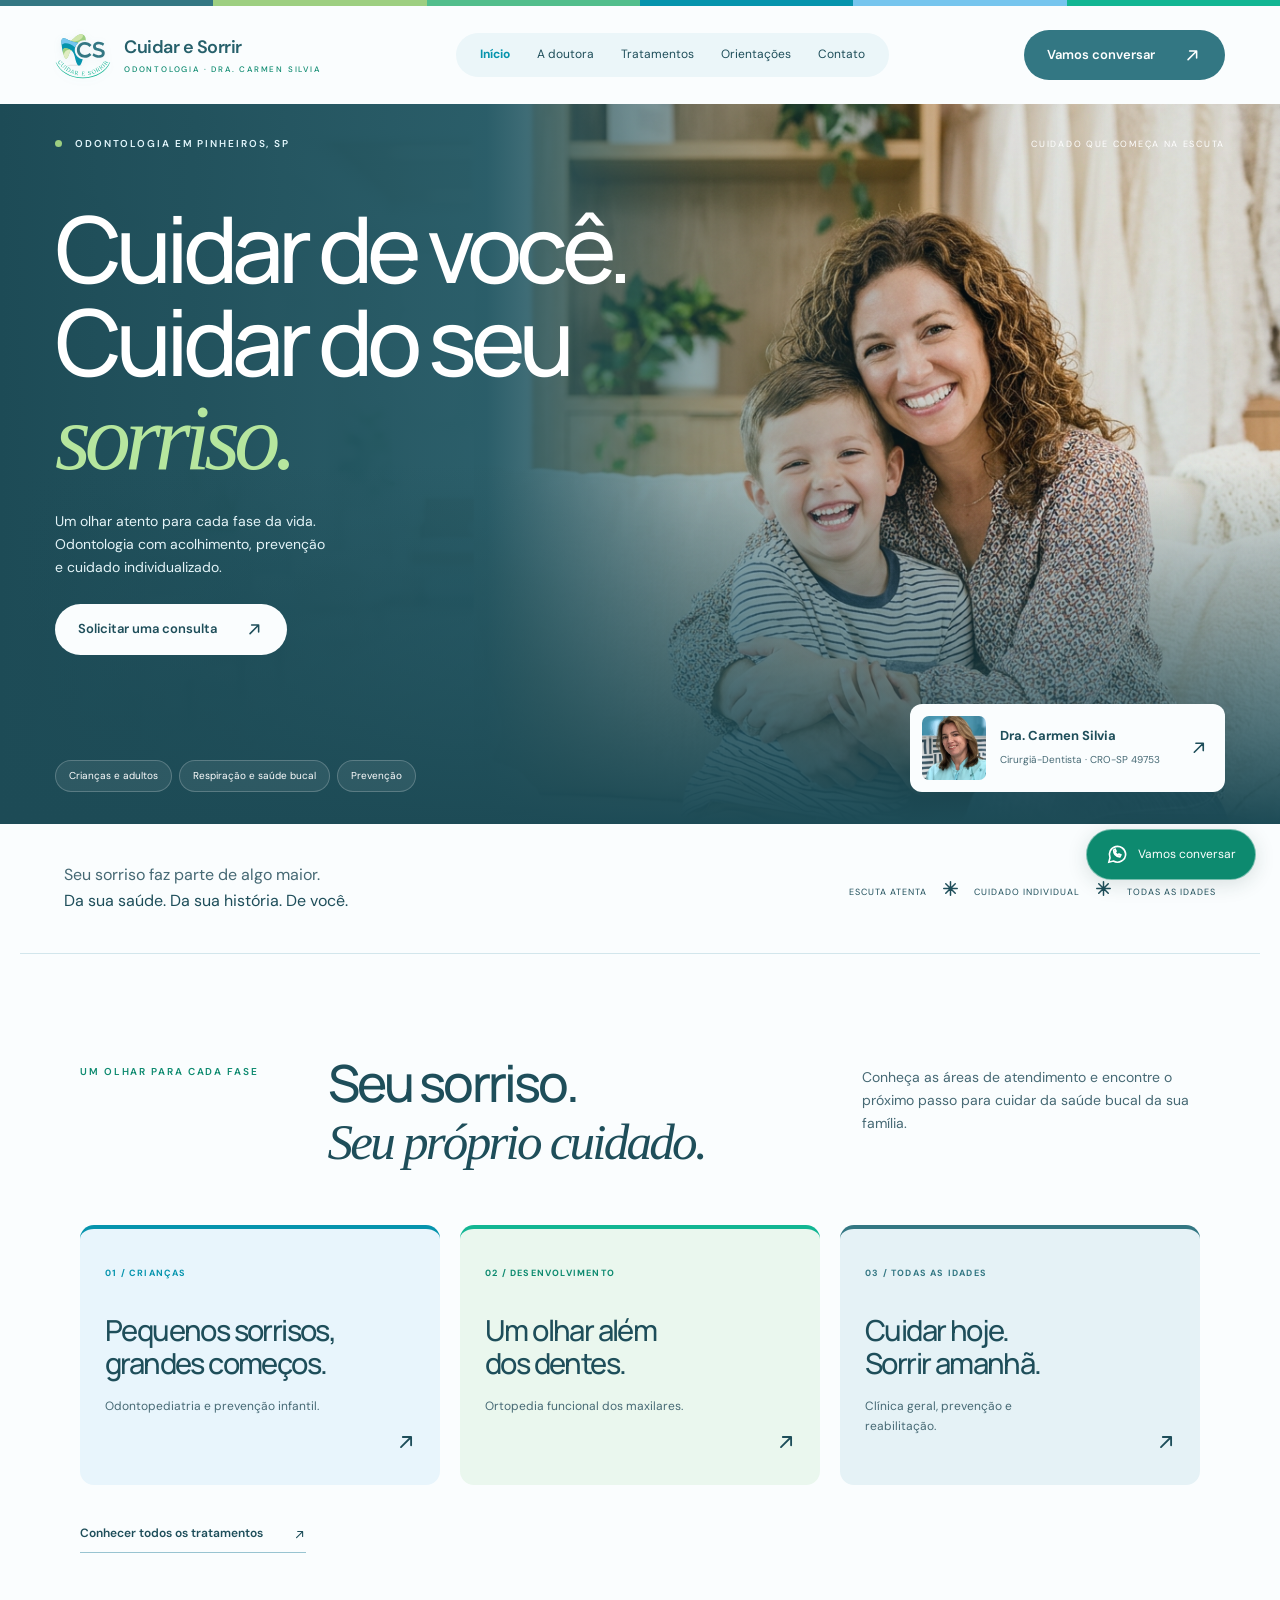
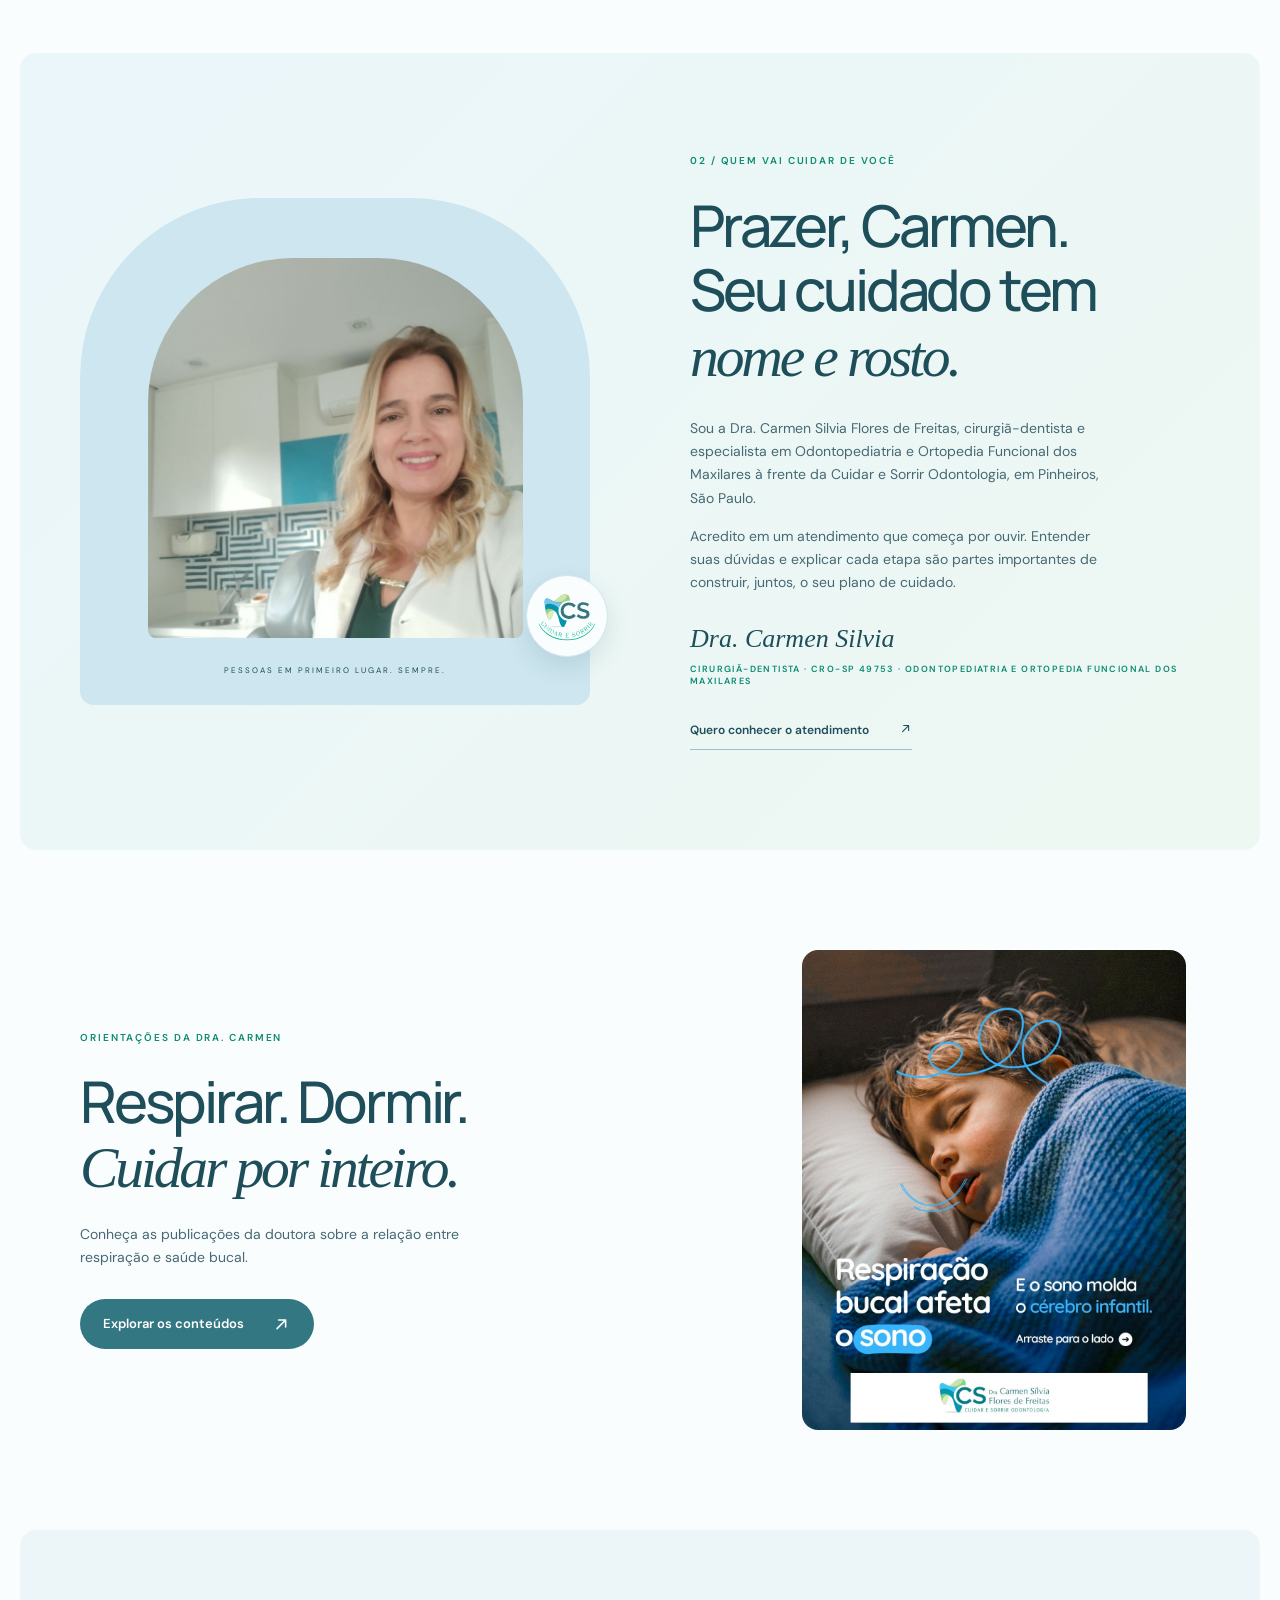
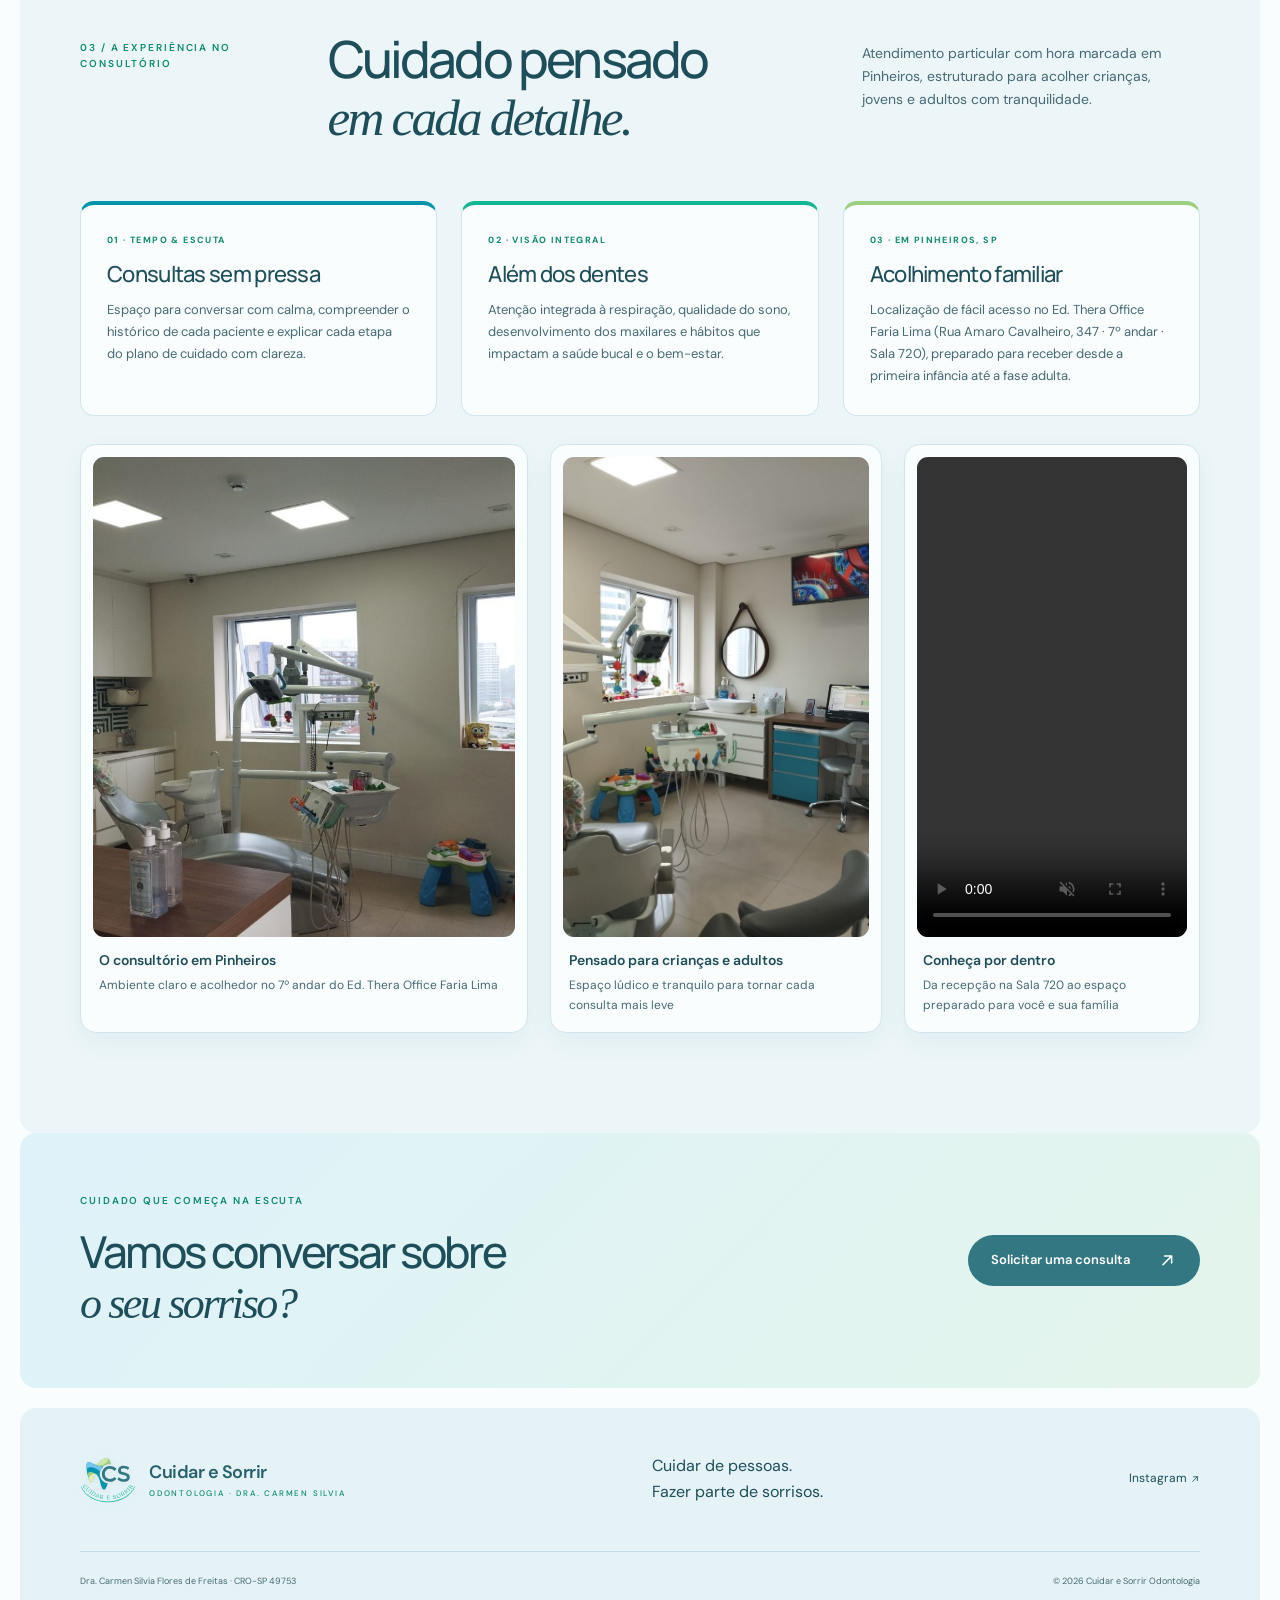
==== commit 9539d3d3: "atualizaçoes" ====
--- a/index.html
+++ b/index.html
@@ -1,5 +1,5 @@
-<!doctype html><html lang="pt-BR"><head><meta charset="utf-8"><meta name="viewport" content="width=device-width,initial-scale=1"><title>Dra. Carmen Silvia · Dentista em Pinheiros, SP | Cuidar e Sorrir Odontologia</title><meta name="description" content="Dra. Carmen Silvia Flores de Freitas (CRO-SP 49753), dentista em Pinheiros, São Paulo. Odontopediatria, ortopedia funcional dos maxilares, prevenção e clínica geral para crianças e adultos na Cuidar e Sorrir Odontologia."><meta name="robots" content="index,follow"><link rel="canonical" href="https://dracarmensilvia.com.br/"><meta name="theme-color" content="#dceff8"><meta property="og:locale" content="pt_BR"><meta property="og:site_name" content="Cuidar e Sorrir Odontologia"><meta property="og:title" content="Dra. Carmen Silvia · Dentista em Pinheiros, SP | Cuidar e Sorrir Odontologia"><meta property="og:description" content="Dra. Carmen Silvia Flores de Freitas (CRO-SP 49753), dentista em Pinheiros, São Paulo. Odontopediatria, ortopedia funcional dos maxilares, prevenção e clínica geral para crianças e adultos."><meta property="og:type" content="website"><meta property="og:url" content="https://dracarmensilvia.com.br/"><meta property="og:image" content="https://dracarmensilvia.com.br/assets/dra-carmen.jpg"><meta property="og:image:alt" content="Dra. Carmen Silvia Flores de Freitas - Dentista na Cuidar e Sorrir Odontologia em Pinheiros"><meta name="twitter:card" content="summary_large_image"><link rel="icon" href="favicon.svg" type="image/svg+xml"><link rel="stylesheet" href="style.css"><link rel="stylesheet" href="blue-theme.css"><link rel="stylesheet" href="mobile.css"><script type="application/ld+json">{"@context":"https://schema.org","@graph":[{"@type":"WebSite","@id":"https://dracarmensilvia.com.br/#website","url":"https://dracarmensilvia.com.br/","name":"Dra. Carmen Silvia · Cuidar e Sorrir Odontologia","alternateName":["Cuidar e Sorrir Odontologia","Dra. Carmen Silvia Dentista","Doutora Carmen Dentista"],"inLanguage":"pt-BR"},{"@type":"Dentist","@id":"https://dracarmensilvia.com.br/#consultorio","name":"Cuidar e Sorrir Odontologia — Dra. Carmen Silvia","alternateName":["Dra. Carmen Silvia","Doutora Carmen Silvia","Dra. Carmen Silvia Flores de Freitas","Dra. Carmen Dentista em Pinheiros","Cuidar e Sorrir Odontologia"],"description":"Consultório odontológico em Pinheiros, São Paulo, conduzido pela Dra. Carmen Silvia Flores de Freitas (CRO-SP 49753). Atendimento particular para crianças e adultos em odontopediatria, ortopedia funcional dos maxilares, clínica geral, prevenção e reabilitação oral.","image":"https://dracarmensilvia.com.br/assets/dra-carmen.jpg","telephone":"+55-11-99975-5757","priceRange":"$$","address":{"@type":"PostalAddress","streetAddress":"Rua Amaro Cavalheiro, 347, Sala 720","addressLocality":"São Paulo","addressRegion":"SP","postalCode":"05425-011","addressCountry":"BR"},"areaServed":{"@type":"Place","name":"Pinheiros, São Paulo - SP"},"knowsAbout":["Odontologia","Odontopediatria","Ortopedia Funcional dos Maxilares","Clínica Geral Odontológica","Prevenção Odontológica","Estética e Reabilitação Oral","Respiração Bucal e Sono"],"founder":{"@id":"https://dracarmensilvia.com.br/#dra-carmen"},"sameAs":["https://www.instagram.com/dracarmensilvia/"],"url":"https://dracarmensilvia.com.br/"},{"@type":"Person","@id":"https://dracarmensilvia.com.br/#dra-carmen","name":"Dra. Carmen Silvia Flores de Freitas","alternateName":["Dra. Carmen Silvia","Doutora Carmen","Doutora Carmen Silvia"],"jobTitle":"Cirurgiã-Dentista","identifier":"CRO-SP 49753","image":"https://dracarmensilvia.com.br/assets/dra-carmen.jpg","worksFor":{"@id":"https://dracarmensilvia.com.br/#consultorio"},"sameAs":["https://www.instagram.com/dracarmensilvia/"],"url":"https://dracarmensilvia.com.br/a-doutora.html"}]}</script><script defer src="script.js"></script></head><body><a class="skip" href="#conteudo">Pular para o conteúdo</a><div class="page"><header class="header">
-<a class="brand" aria-current="page" href="index.html" aria-label="Cuidar e Sorrir, início"><span class="brand-symbol" aria-hidden="true">cs<span><svg class="icon-asterisk" viewBox="0 0 24 24" fill="none" stroke="currentColor" stroke-width="2.1" stroke-linecap="round" aria-hidden="true"><path d="M12 2.5v19M2.5 12h19M5.3 5.3l13.4 13.4M18.7 5.3L5.3 18.7"/></svg></span></span><span>Cuidar e Sorrir<small>DRA. CARMEN SILVIA</small></span></a>
+<!doctype html><html lang="pt-BR"><head><meta charset="utf-8"><meta name="viewport" content="width=device-width,initial-scale=1"><title>Dra. Carmen Silvia · Dentista em Pinheiros, SP | Cuidar e Sorrir Odontologia</title><meta name="description" content="Dra. Carmen Silvia Flores de Freitas (CRO-SP 49753), dentista em Pinheiros, São Paulo. Odontopediatria, ortopedia funcional dos maxilares, prevenção e clínica geral para crianças e adultos na Cuidar e Sorrir Odontologia."><meta name="robots" content="index,follow"><link rel="canonical" href="https://dracarmensilvia.com.br/"><meta name="theme-color" content="#1f5a73"><meta property="og:locale" content="pt_BR"><meta property="og:site_name" content="Cuidar e Sorrir Odontologia"><meta property="og:title" content="Dra. Carmen Silvia · Dentista em Pinheiros, SP | Cuidar e Sorrir Odontologia"><meta property="og:description" content="Dra. Carmen Silvia Flores de Freitas (CRO-SP 49753), dentista em Pinheiros, São Paulo. Odontopediatria, ortopedia funcional dos maxilares, prevenção e clínica geral para crianças e adultos."><meta property="og:type" content="website"><meta property="og:url" content="https://dracarmensilvia.com.br/"><meta property="og:image" content="https://dracarmensilvia.com.br/assets/dra-carmen.jpg"><meta property="og:image:alt" content="Dra. Carmen Silvia Flores de Freitas - Dentista na Cuidar e Sorrir Odontologia em Pinheiros"><meta name="twitter:card" content="summary_large_image"><link rel="icon" href="favicon.svg" type="image/svg+xml"><link rel="stylesheet" href="style.css"><link rel="stylesheet" href="blue-theme.css"><link rel="stylesheet" href="mobile.css"><script type="application/ld+json">{"@context":"https://schema.org","@graph":[{"@type":"WebSite","@id":"https://dracarmensilvia.com.br/#website","url":"https://dracarmensilvia.com.br/","name":"Dra. Carmen Silvia · Cuidar e Sorrir Odontologia","alternateName":["Cuidar e Sorrir Odontologia","Dra. Carmen Silvia Dentista","Doutora Carmen Dentista"],"inLanguage":"pt-BR"},{"@type":"Dentist","@id":"https://dracarmensilvia.com.br/#consultorio","name":"Cuidar e Sorrir Odontologia — Dra. Carmen Silvia","alternateName":["Dra. Carmen Silvia","Doutora Carmen Silvia","Dra. Carmen Silvia Flores de Freitas","Dra. Carmen Dentista em Pinheiros","Cuidar e Sorrir Odontologia"],"description":"Consultório odontológico em Pinheiros, São Paulo, conduzido pela Dra. Carmen Silvia Flores de Freitas (CRO-SP 49753). Atendimento particular para crianças e adultos em odontopediatria, ortopedia funcional dos maxilares, clínica geral, prevenção e reabilitação oral.","image":"https://dracarmensilvia.com.br/assets/dra-carmen.jpg","telephone":"+55-11-99975-5757","email":"cscuidaresorrir@gmail.com","priceRange":"$$","address":{"@type":"PostalAddress","streetAddress":"Rua Amaro Cavalheiro, 347, 7º andar, Sala 720 — Ed. Thera Office Faria Lima","addressLocality":"São Paulo","addressRegion":"SP","postalCode":"05425-011","addressCountry":"BR"},"areaServed":{"@type":"Place","name":"Pinheiros, São Paulo - SP"},"knowsAbout":["Odontologia","Odontopediatria","Ortopedia Funcional dos Maxilares","Clínica Geral Odontológica","Prevenção Odontológica","Estética e Reabilitação Oral","Respiração Bucal e Sono"],"founder":{"@id":"https://dracarmensilvia.com.br/#dra-carmen"},"sameAs":["https://www.instagram.com/dracarmensilvia/"],"url":"https://dracarmensilvia.com.br/"},{"@type":"Person","@id":"https://dracarmensilvia.com.br/#dra-carmen","name":"Dra. Carmen Silvia Flores de Freitas","alternateName":["Dra. Carmen Silvia","Doutora Carmen","Doutora Carmen Silvia"],"jobTitle":"Cirurgiã-Dentista","identifier":"CRO-SP 49753","image":"https://dracarmensilvia.com.br/assets/dra-carmen.jpg","worksFor":{"@id":"https://dracarmensilvia.com.br/#consultorio"},"sameAs":["https://www.instagram.com/dracarmensilvia/"],"url":"https://dracarmensilvia.com.br/a-doutora.html"}]}</script><script defer src="script.js"></script></head><body><a class="skip" href="#conteudo">Pular para o conteúdo</a><div class="page"><header class="header">
+<a class="brand" aria-current="page" href="index.html" aria-label="Cuidar e Sorrir, início"><img class="brand-logo" src="assets/logo-marca.svg" alt="" width="56" height="47" aria-hidden="true"><span>Cuidar e Sorrir<small>ODONTOLOGIA · DRA. CARMEN SILVIA</small></span></a>
 <button class="menu-toggle" aria-expanded="false" aria-controls="navegacao" type="button">Menu <span aria-hidden="true">☰</span></button>
 <nav id="navegacao" aria-label="Principal"><a aria-current="page" href="index.html">Início</a><a href="a-doutora.html">A doutora</a><a href="tratamentos.html">Tratamentos</a><a href="orientacoes.html">Orientações</a><a href="contato.html">Contato</a></nav>
 <a class="button header-cta" href="contato.html#agendar">Vamos conversar <span aria-hidden="true"><svg class="icon-arrow" viewBox="0 0 24 24" fill="none" stroke="currentColor" stroke-width="2" stroke-linecap="round" stroke-linejoin="round" aria-hidden="true"><path d="M6.5 17.5L17.5 6.5M8.5 6.5h9v9"/></svg></span></a>
@@ -7,5 +7,5 @@
 <div class="hero-art" aria-hidden="true"></div>
 <div class="hero-top"><span class="eyebrow"><i></i> ODONTOLOGIA EM PINHEIROS, SP</span><span class="hero-coordinate">CUIDADO QUE COMEÇA NA ESCUTA</span></div>
 <div class="hero-copy"><h1 id="titulo">Cuidar de você.<br>Cuidar do seu<br><em>sorriso.</em></h1><p>Um olhar atento para cada fase da vida. <br>Odontologia com acolhimento, prevenção <br>e cuidado individualizado.</p><a class="button light" href="contato.html#agendar">Solicitar uma consulta <span aria-hidden="true"><svg class="icon-arrow" viewBox="0 0 24 24" fill="none" stroke="currentColor" stroke-width="2" stroke-linecap="round" stroke-linejoin="round" aria-hidden="true"><path d="M6.5 17.5L17.5 6.5M8.5 6.5h9v9"/></svg></span></a></div>
-<div class="hero-bottom"><div class="tags"><a href="tratamentos.html#cuidados">Crianças e adultos</a><a href="orientacoes.html#orientacoes">Respiração e saúde bucal</a><a href="tratamentos.html#cuidados">Prevenção</a></div></div>
-</section><div class="intro-strip"><p>Seu sorriso faz parte de algo maior.<br><strong>Da sua saúde. Da sua história. De você.</strong></p><span>ESCUTA ATENTA <b aria-hidden="true"><svg class="icon-asterisk" viewBox="0 0 24 24" fill="none" stroke="currentColor" stroke-width="2.1" stroke-linecap="round" aria-hidden="true"><path d="M12 2.5v19M2.5 12h19M5.3 5.3l13.4 13.4M18.7 5.3L5.3 18.7"/></svg></b> CUIDADO INDIVIDUAL <b aria-hidden="true"><svg class="icon-asterisk" viewBox="0 0 24 24" fill="none" stroke="currentColor" stroke-width="2.1" stroke-linecap="round" aria-hidden="true"><path d="M12 2.5v19M2.5 12h19M5.3 5.3l13.4 13.4M18.7 5.3L5.3 18.7"/></svg></b> TODAS AS IDADES</span></div><section class="section home-care"><div class="section-heading"><span class="eyebrow dark">UM OLHAR PARA CADA FASE</span><h2>Seu sorriso.<br><em>Seu próprio cuidado.</em></h2><p>Conheça as áreas de atendimento e encontre o próximo passo para cuidar da saúde bucal da sua família.</p></div><div class="home-care-grid"><a href="tratamentos.html#infantil"><span>01 / CRIANÇAS</span><h3>Pequenos sorrisos,<br>grandes começos.</h3><p>Odontopediatria e prevenção infantil.</p><b aria-hidden="true"><svg class="icon-arrow" viewBox="0 0 24 24" fill="none" stroke="currentColor" stroke-width="2" stroke-linecap="round" stroke-linejoin="round" aria-hidden="true"><path d="M6.5 17.5L17.5 6.5M8.5 6.5h9v9"/></svg></b></a><a href="tratamentos.html#ortopedia"><span>02 / DESENVOLVIMENTO</span><h3>Um olhar além<br>dos dentes.</h3><p>Ortopedia funcional dos maxilares.</p><b aria-hidden="true"><svg class="icon-arrow" viewBox="0 0 24 24" fill="none" stroke="currentColor" stroke-width="2" stroke-linecap="round" stroke-linejoin="round" aria-hidden="true"><path d="M6.5 17.5L17.5 6.5M8.5 6.5h9v9"/></svg></b></a><a href="tratamentos.html#prevencao"><span>03 / TODAS AS IDADES</span><h3>Cuidar hoje.<br>Sorrir amanhã.</h3><p>Clínica geral, prevenção e reabilitação.</p><b aria-hidden="true"><svg class="icon-arrow" viewBox="0 0 24 24" fill="none" stroke="currentColor" stroke-width="2" stroke-linecap="round" stroke-linejoin="round" aria-hidden="true"><path d="M6.5 17.5L17.5 6.5M8.5 6.5h9v9"/></svg></b></a></div><a class="text-link" href="tratamentos.html">Conhecer todos os tratamentos <svg class="icon-arrow" viewBox="0 0 24 24" fill="none" stroke="currentColor" stroke-width="2" stroke-linecap="round" stroke-linejoin="round" aria-hidden="true"><path d="M6.5 17.5L17.5 6.5M8.5 6.5h9v9"/></svg></a></section><section class="about section" id="doutora" aria-labelledby="doutora-titulo"><div class="portrait-wrap"><div class="portrait"><img src="assets/dra-carmen.jpg" alt="Dra. Carmen Silvia sorrindo, com uniforme azul-claro" loading="lazy" width="375" height="375"></div><span class="portrait-note">PESSOAS EM PRIMEIRO LUGAR. SEMPRE.</span><span class="portrait-flower" aria-hidden="true"><svg class="icon-asterisk" viewBox="0 0 24 24" fill="none" stroke="currentColor" stroke-width="2.1" stroke-linecap="round" aria-hidden="true"><path d="M12 2.5v19M2.5 12h19M5.3 5.3l13.4 13.4M18.7 5.3L5.3 18.7"/></svg></span></div><div class="about-copy"><span class="eyebrow dark">02 / QUEM VAI CUIDAR DE VOCÊ</span><h2 id="doutora-titulo">Prazer, Carmen.<br>Seu cuidado tem<br><em>nome e rosto.</em></h2><p>Sou a Dra. Carmen Silvia Flores de Freitas, da Cuidar e Sorrir Odontologia, em Pinheiros, São Paulo.</p><p>Acredito em um atendimento que começa por ouvir. Entender suas dúvidas e explicar cada etapa são partes importantes de construir, juntos, o seu plano de cuidado.</p><div class="signature">Dra. Carmen Silvia<small>CIRURGIÃ-DENTISTA · CRO-SP 49753</small></div><a class="text-link" href="contato.html#agendar">Quero conhecer o atendimento <span aria-hidden="true"><svg class="icon-arrow" viewBox="0 0 24 24" fill="none" stroke="currentColor" stroke-width="2" stroke-linecap="round" stroke-linejoin="round" aria-hidden="true"><path d="M6.5 17.5L17.5 6.5M8.5 6.5h9v9"/></svg></span></a></div></section><section class="section home-education"><div><span class="eyebrow dark">ORIENTAÇÕES DA DRA. CARMEN</span><h2>Respirar. Dormir.<br><em>Cuidar por inteiro.</em></h2><p>Conheça as publicações da doutora sobre a relação entre respiração e saúde bucal.</p><a class="button" href="orientacoes.html">Explorar os conteúdos <span aria-hidden="true"><svg class="icon-arrow" viewBox="0 0 24 24" fill="none" stroke="currentColor" stroke-width="2" stroke-linecap="round" stroke-linejoin="round" aria-hidden="true"><path d="M6.5 17.5L17.5 6.5M8.5 6.5h9v9"/></svg></span></a></div><a href="orientacoes.html" aria-label="Explorar publicações sobre respiração e sono"><img src="assets/respiracao-e-sono.jpg" alt="Publicação da Dra. Carmen sobre respiração bucal e sono" width="1080" height="1350" loading="lazy"></a></section><section class="section trust-strip" aria-labelledby="experiencia-titulo"><div class="section-heading"><span class="eyebrow dark">03 / A EXPERIÊNCIA NO CONSULTÓRIO</span><h2 id="experiencia-titulo">Cuidado pensado<br><em>em cada detalhe.</em></h2><p>Atendimento particular com hora marcada em Pinheiros, estruturado para acolher crianças, jovens e adultos com tranquilidade.</p></div><div class="trust-grid"><div class="trust-card"><span>01 · TEMPO & ESCUTA</span><h3>Consultas sem pressa</h3><p>Espaço para conversar com calma, compreender o histórico de cada paciente e explicar cada etapa do plano de cuidado com clareza.</p></div><div class="trust-card"><span>02 · VISÃO INTEGRAL</span><h3>Além dos dentes</h3><p>Atenção integrada à respiração, qualidade do sono, desenvolvimento dos maxilares e hábitos que impactam a saúde bucal e o bem-estar.</p></div><div class="trust-card"><span>03 · EM PINHEIROS, SP</span><h3>Acolhimento familiar</h3><p>Localização de fácil acesso na Rua Amaro Cavalheiro, 347, com ambiente preparado para receber desde a primeira infância até a fase adulta.</p></div></div></section><section class="page-cta"><div><span class="eyebrow dark">CUIDADO QUE COMEÇA NA ESCUTA</span><h2>Vamos conversar sobre<br><em>o seu sorriso?</em></h2></div><a class="button" href="contato.html#agendar">Solicitar uma consulta <span aria-hidden="true"><svg class="icon-arrow" viewBox="0 0 24 24" fill="none" stroke="currentColor" stroke-width="2" stroke-linecap="round" stroke-linejoin="round" aria-hidden="true"><path d="M6.5 17.5L17.5 6.5M8.5 6.5h9v9"/></svg></span></a></section></main><footer><div class="footer-top"><a class="brand" href="index.html"><span class="brand-symbol" aria-hidden="true">cs<span><svg class="icon-asterisk" viewBox="0 0 24 24" fill="none" stroke="currentColor" stroke-width="2.1" stroke-linecap="round" aria-hidden="true"><path d="M12 2.5v19M2.5 12h19M5.3 5.3l13.4 13.4M18.7 5.3L5.3 18.7"/></svg></span></span><span>Cuidar e Sorrir<small>DRA. CARMEN SILVIA</small></span></a><p>Cuidar de pessoas.<br>Fazer parte de sorrisos.</p><a href="https://www.instagram.com/dracarmensilvia/" target="_blank" rel="noopener noreferrer">Instagram <svg class="icon-arrow" viewBox="0 0 24 24" fill="none" stroke="currentColor" stroke-width="2" stroke-linecap="round" stroke-linejoin="round" aria-hidden="true"><path d="M6.5 17.5L17.5 6.5M8.5 6.5h9v9"/></svg></a></div><div class="footer-bottom"><span>Dra. Carmen Silvia Flores de Freitas · CRO-SP 49753</span><span>© <span id="year">2026</span> Cuidar e Sorrir Odontologia</span></div></footer></div><a class="floating" href="https://wa.me/5511999755757" target="_blank" rel="noopener noreferrer" aria-label="Conversar com a clínica pelo WhatsApp"><svg width="23" height="23" viewBox="0 0 24 24" fill="none" stroke="currentColor" stroke-width="1.7" aria-hidden="true"><path d="M20.5 11.5a8.5 8.5 0 0 1-12.8 7.3L3 20l1.2-4.6A8.5 8.5 0 1 1 20.5 11.5Z"/><path d="M8 7.5c0 4 2.5 6.5 6.5 7l1-2-2-1-1 1c-1.5-.7-2.3-1.5-3-3l1-1-1-2-1.5 1Z"/></svg><span>Vamos conversar</span></a></body></html>+<div class="hero-bottom"><div class="tags"><a href="tratamentos.html#cuidados">Crianças e adultos</a><a href="orientacoes.html#orientacoes">Respiração e saúde bucal</a><a href="tratamentos.html#cuidados">Prevenção</a></div><a class="doctor-mini" href="a-doutora.html"><img src="assets/dra-carmen.jpg" alt="Dra. Carmen Silvia Flores de Freitas" width="64" height="64"><div><strong>Dra. Carmen Silvia</strong><small>Cirurgiã-Dentista · CRO-SP 49753</small></div><span aria-hidden="true"><svg class="icon-arrow" viewBox="0 0 24 24" fill="none" stroke="currentColor" stroke-width="2" stroke-linecap="round" stroke-linejoin="round"><path d="M6.5 17.5L17.5 6.5M8.5 6.5h9v9"/></svg></span></a></div>
+</section><div class="intro-strip"><p>Seu sorriso faz parte de algo maior.<br><strong>Da sua saúde. Da sua história. De você.</strong></p><span>ESCUTA ATENTA <b aria-hidden="true"><svg class="icon-asterisk" viewBox="0 0 24 24" fill="none" stroke="currentColor" stroke-width="2.1" stroke-linecap="round" aria-hidden="true"><path d="M12 2.5v19M2.5 12h19M5.3 5.3l13.4 13.4M18.7 5.3L5.3 18.7"/></svg></b> CUIDADO INDIVIDUAL <b aria-hidden="true"><svg class="icon-asterisk" viewBox="0 0 24 24" fill="none" stroke="currentColor" stroke-width="2.1" stroke-linecap="round" aria-hidden="true"><path d="M12 2.5v19M2.5 12h19M5.3 5.3l13.4 13.4M18.7 5.3L5.3 18.7"/></svg></b> TODAS AS IDADES</span></div><section class="section home-care"><div class="section-heading"><span class="eyebrow dark">UM OLHAR PARA CADA FASE</span><h2>Seu sorriso.<br><em>Seu próprio cuidado.</em></h2><p>Conheça as áreas de atendimento e encontre o próximo passo para cuidar da saúde bucal da sua família.</p></div><div class="home-care-grid"><a href="tratamentos.html#infantil"><span>01 / CRIANÇAS</span><h3>Pequenos sorrisos,<br>grandes começos.</h3><p>Odontopediatria e prevenção infantil.</p><b aria-hidden="true"><svg class="icon-arrow" viewBox="0 0 24 24" fill="none" stroke="currentColor" stroke-width="2" stroke-linecap="round" stroke-linejoin="round" aria-hidden="true"><path d="M6.5 17.5L17.5 6.5M8.5 6.5h9v9"/></svg></b></a><a href="tratamentos.html#ortopedia"><span>02 / DESENVOLVIMENTO</span><h3>Um olhar além<br>dos dentes.</h3><p>Ortopedia funcional dos maxilares.</p><b aria-hidden="true"><svg class="icon-arrow" viewBox="0 0 24 24" fill="none" stroke="currentColor" stroke-width="2" stroke-linecap="round" stroke-linejoin="round" aria-hidden="true"><path d="M6.5 17.5L17.5 6.5M8.5 6.5h9v9"/></svg></b></a><a href="tratamentos.html#prevencao"><span>03 / TODAS AS IDADES</span><h3>Cuidar hoje.<br>Sorrir amanhã.</h3><p>Clínica geral, prevenção e reabilitação.</p><b aria-hidden="true"><svg class="icon-arrow" viewBox="0 0 24 24" fill="none" stroke="currentColor" stroke-width="2" stroke-linecap="round" stroke-linejoin="round" aria-hidden="true"><path d="M6.5 17.5L17.5 6.5M8.5 6.5h9v9"/></svg></b></a></div><a class="text-link" href="tratamentos.html">Conhecer todos os tratamentos <svg class="icon-arrow" viewBox="0 0 24 24" fill="none" stroke="currentColor" stroke-width="2" stroke-linecap="round" stroke-linejoin="round" aria-hidden="true"><path d="M6.5 17.5L17.5 6.5M8.5 6.5h9v9"/></svg></a></section><section class="about section" id="doutora" aria-labelledby="doutora-titulo"><div class="portrait-wrap"><div class="portrait"><img src="assets/dra-carmen-consultorio.jpg" alt="Dra. Carmen Silvia sorrindo de jaleco branco no consultório Cuidar e Sorrir" loading="lazy" width="759" height="1024"></div><span class="portrait-note">PESSOAS EM PRIMEIRO LUGAR. SEMPRE.</span><span class="portrait-flower" aria-hidden="true"><img src="assets/logo-marca.svg" alt="" width="48" height="40"></span></div><div class="about-copy"><span class="eyebrow dark">02 / QUEM VAI CUIDAR DE VOCÊ</span><h2 id="doutora-titulo">Prazer, Carmen.<br>Seu cuidado tem<br><em>nome e rosto.</em></h2><p>Sou a Dra. Carmen Silvia Flores de Freitas, cirurgiã-dentista e especialista em Odontopediatria e Ortopedia Funcional dos Maxilares à frente da Cuidar e Sorrir Odontologia, em Pinheiros, São Paulo.</p><p>Acredito em um atendimento que começa por ouvir. Entender suas dúvidas e explicar cada etapa são partes importantes de construir, juntos, o seu plano de cuidado.</p><div class="signature">Dra. Carmen Silvia<small>CIRURGIÃ-DENTISTA · CRO-SP 49753 · ODONTOPEDIATRIA E ORTOPEDIA FUNCIONAL DOS MAXILARES</small></div><a class="text-link" href="contato.html#agendar">Quero conhecer o atendimento <span aria-hidden="true"><svg class="icon-arrow" viewBox="0 0 24 24" fill="none" stroke="currentColor" stroke-width="2" stroke-linecap="round" stroke-linejoin="round" aria-hidden="true"><path d="M6.5 17.5L17.5 6.5M8.5 6.5h9v9"/></svg></span></a></div></section><section class="section home-education"><div><span class="eyebrow dark">ORIENTAÇÕES DA DRA. CARMEN</span><h2>Respirar. Dormir.<br><em>Cuidar por inteiro.</em></h2><p>Conheça as publicações da doutora sobre a relação entre respiração e saúde bucal.</p><a class="button" href="orientacoes.html">Explorar os conteúdos <span aria-hidden="true"><svg class="icon-arrow" viewBox="0 0 24 24" fill="none" stroke="currentColor" stroke-width="2" stroke-linecap="round" stroke-linejoin="round" aria-hidden="true"><path d="M6.5 17.5L17.5 6.5M8.5 6.5h9v9"/></svg></span></a></div><a href="orientacoes.html" aria-label="Explorar publicações sobre respiração e sono"><img src="assets/respiracao-e-sono.jpg" alt="Publicação da Dra. Carmen sobre respiração bucal e sono" width="1080" height="1350" loading="lazy"></a></section><section class="section trust-strip" aria-labelledby="experiencia-titulo"><div class="section-heading"><span class="eyebrow dark">03 / A EXPERIÊNCIA NO CONSULTÓRIO</span><h2 id="experiencia-titulo">Cuidado pensado<br><em>em cada detalhe.</em></h2><p>Atendimento particular com hora marcada em Pinheiros, estruturado para acolher crianças, jovens e adultos com tranquilidade.</p></div><div class="trust-grid"><div class="trust-card"><span>01 · TEMPO & ESCUTA</span><h3>Consultas sem pressa</h3><p>Espaço para conversar com calma, compreender o histórico de cada paciente e explicar cada etapa do plano de cuidado com clareza.</p></div><div class="trust-card"><span>02 · VISÃO INTEGRAL</span><h3>Além dos dentes</h3><p>Atenção integrada à respiração, qualidade do sono, desenvolvimento dos maxilares e hábitos que impactam a saúde bucal e o bem-estar.</p></div><div class="trust-card"><span>03 · EM PINHEIROS, SP</span><h3>Acolhimento familiar</h3><p>Localização de fácil acesso no Ed. Thera Office Faria Lima (Rua Amaro Cavalheiro, 347 · 7º andar · Sala 720), preparado para receber desde a primeira infância até a fase adulta.</p></div></div><div class="clinic-gallery"><figure class="doctor-photo-card"><img src="assets/consultorio-espaco.jpg" alt="Espaço interno do consultório Cuidar e Sorrir Odontologia em Pinheiros, com iluminação natural e cantinho infantil" width="1024" height="770" loading="lazy"><figcaption><strong>O consultório em Pinheiros</strong><span>Ambiente claro e acolhedor no 7º andar do Ed. Thera Office Faria Lima</span></figcaption></figure><figure class="doctor-photo-card"><img src="assets/consultorio-atendimento.jpg" alt="Sala de atendimento da Cuidar e Sorrir Odontologia preparada para crianças e adultos, com TV e espaço lúdico" width="770" height="1024" loading="lazy"><figcaption><strong>Pensado para crianças e adultos</strong><span>Espaço lúdico e tranquilo para tornar cada consulta mais leve</span></figcaption></figure><figure class="doctor-photo-card video-card"><video src="assets/video-consultorio.mp4" autoplay muted loop playsinline controls preload="metadata" width="720" height="1280" aria-label="Vídeo apresentando a recepção e o consultório da Cuidar e Sorrir Odontologia na Sala 720 do Ed. Thera Office Faria Lima"></video><figcaption><strong>Conheça por dentro</strong><span>Da recepção na Sala 720 ao espaço preparado para você e sua família</span></figcaption></figure></div></section><section class="page-cta"><div><span class="eyebrow dark">CUIDADO QUE COMEÇA NA ESCUTA</span><h2>Vamos conversar sobre<br><em>o seu sorriso?</em></h2></div><a class="button" href="contato.html#agendar">Solicitar uma consulta <span aria-hidden="true"><svg class="icon-arrow" viewBox="0 0 24 24" fill="none" stroke="currentColor" stroke-width="2" stroke-linecap="round" stroke-linejoin="round" aria-hidden="true"><path d="M6.5 17.5L17.5 6.5M8.5 6.5h9v9"/></svg></span></a></section></main><footer><div class="footer-top"><a class="brand" href="index.html"><img class="brand-logo" src="assets/logo-marca.svg" alt="" width="56" height="47" aria-hidden="true"><span>Cuidar e Sorrir<small>ODONTOLOGIA · DRA. CARMEN SILVIA</small></span></a><p>Cuidar de pessoas.<br>Fazer parte de sorrisos.</p><a href="https://www.instagram.com/dracarmensilvia/" target="_blank" rel="noopener noreferrer">Instagram <svg class="icon-arrow" viewBox="0 0 24 24" fill="none" stroke="currentColor" stroke-width="2" stroke-linecap="round" stroke-linejoin="round" aria-hidden="true"><path d="M6.5 17.5L17.5 6.5M8.5 6.5h9v9"/></svg></a></div><div class="footer-bottom"><span>Dra. Carmen Silvia Flores de Freitas · CRO-SP 49753</span><span>© <span id="year">2026</span> Cuidar e Sorrir Odontologia</span></div></footer></div><a class="floating" href="https://wa.me/5511999755757" target="_blank" rel="noopener noreferrer" aria-label="Conversar com a clínica pelo WhatsApp"><svg width="23" height="23" viewBox="0 0 24 24" fill="none" stroke="currentColor" stroke-width="1.7" aria-hidden="true"><path d="M20.5 11.5a8.5 8.5 0 0 1-12.8 7.3L3 20l1.2-4.6A8.5 8.5 0 1 1 20.5 11.5Z"/><path d="M8 7.5c0 4 2.5 6.5 6.5 7l1-2-2-1-1 1c-1.5-.7-2.3-1.5-3-3l1-1-1-2-1.5 1Z"/></svg><span>Vamos conversar</span></a></body></html>
--- a/blue-theme.css
+++ b/blue-theme.css
@@ -1,4 +1,4 @@
-:root{--ink:#173e55;--muted:#586f7f;--green:#205b78;--lime:#d8edf9;--paper:#fcfeff;--line:#d5e4ed}body{background:#e0eff7}.header nav{background:#edf5fa}.header nav a[aria-current=page]{color:#174e70;font-weight:700}.header nav a:hover,.text-link:hover{color:#177799}.button:hover{background:#327e9e}.brand-symbol{color:#2d7895}.hero{background:#204e68}.hero-art{background-image:linear-gradient(90deg,#153d55 0%,#153d55f5 38%,#153d5575 54%,#153d5515 78%),url('assets/hero-sorriso.png')}.hero:after{background:linear-gradient(transparent,#173f58)}.hero h1 em{color:#d7efff}.hero .eyebrow{color:#e0f4ff}.hero-copy p{color:#e4f3fb}.hero .eyebrow i{background:#a8d9f2}.dark{color:#49768e}.about{background:#eaf4fa}.portrait-wrap{background:#cfe5f2}.portrait-flower,.big-asterisk{color:#5b9cbd}.journey{background:#deeffa}.steps>div{border-color:#aecfdf}.booking{background:#1d4e69}.booking .eyebrow{color:#d7edf9}.booking h2 em{color:#badff4}.booking p,.booking-details small{color:#d4e6f2}.service:hover{background:#edf6fc}.circle{border-color:#aac6d7}.text-link{border-color:#a2c1d2}.floating{background:#205d7a}.floating:hover{background:#337f9f}footer{background:#e5f1f8}.footer-bottom{border-color:#c2dce9}.dialog-header button{background:#e2f0f9}
-.page-banner{padding:75px 60px 85px;background:radial-gradient(ellipse at 95% 0,#c8e5f7,transparent 65%),#edf6fc;border-radius:16px}.page-banner h1{font-size:clamp(45px,6vw,84px);margin:25px 0;max-width:950px}.page-banner h1 em{font-family:Georgia,serif;font-weight:400;color:#337ea0}.page-banner p{max-width:570px;font-size:15px}.page-cta{padding:60px;display:flex;justify-content:space-between;align-items:center;gap:30px;background:#dceffa;border-radius:16px;margin-bottom:20px}.page-cta h2{font-size:44px;margin-top:18px}.page-cta .button{flex-shrink:0}.home-care-grid{display:grid;grid-template-columns:repeat(3,1fr);gap:20px;margin-bottom:35px}.home-care-grid>a{background:#eaf4fb;border-radius:14px;padding:30px 25px;position:relative;min-height:260px;transition:background .25s,transform .25s}.home-care-grid>a:nth-child(2){background:#d7ebf8}.home-care-grid>a:nth-child(3){background:#e4f2f6}.home-care-grid>a:hover{background:#cce6f7;transform:translateY(-5px)}.home-care-grid span{font-size:9px;letter-spacing:1.2px}.home-care-grid h3{font-size:29px;margin:30px 0 18px}.home-care-grid p{font-size:12px;max-width:220px}.home-care-grid b{font-weight:400;position:absolute;bottom:23px;right:23px;font-size:26px}.home-education{display:grid;grid-template-columns:1.2fr .8fr;gap:90px;align-items:center}.home-education h2{margin:22px 0}.home-education p{max-width:390px;margin-bottom:30px;font-size:14px}.home-education img{border-radius:16px;max-height:480px;width:auto;margin:auto}.treatment-detail{display:grid;grid-template-columns:.6fr 1.8fr;gap:40px;border-top:1px solid var(--line)}.treatment-detail:nth-of-type(even){background:#f0f7fc;border-radius:14px}.treatment-detail h2{max-width:760px;font-size:45px}.treatment-detail p{margin:25px 0;max-width:650px;font-size:14px}.treatment-detail ul{padding:0;list-style:none;display:flex;flex-wrap:wrap;gap:10px;margin:25px 0 32px}.treatment-detail li{padding:8px 14px;border:1px solid #bbd7e7;border-radius:30px;font-size:11px}.reading-note{background:#edf6fc;border-radius:14px}.reading-note h2{margin:25px 0}.reading-note p{max-width:650px;margin-bottom:25px}.contact-desc{max-width:420px;font-size:14px;margin:0 0 22px}.map-frame{margin-top:28px;border-radius:16px;overflow:hidden;border:1px solid var(--line);background:#eaf4fa;box-shadow:0 10px 30px rgba(23,62,85,.06)}.map-frame iframe{display:block;width:100%;height:270px;border:0}.trust-strip{background:#edf6fc;border-radius:16px}.trust-grid{display:grid;grid-template-columns:repeat(3,1fr);gap:24px;margin-top:10px}.trust-card{background:var(--paper);border:1px solid var(--line);border-radius:14px;padding:28px 26px}.trust-card span{display:block;font-size:9px;font-weight:600;letter-spacing:1.4px;color:#337ea0;margin-bottom:14px}.trust-card h3{font-size:22px;letter-spacing:-.7px;margin-bottom:12px}.trust-card p{font-size:13px;line-height:1.7}
+:root{--ink:#1e4e5a;--muted:#466974;--green:#337783;--ocean:#0594ad;--sky:#75c5ee;--leaf:#9dcf81;--mint:#cfe5ab;--emerald:#12b693;--emerald-dark:#0d8a6f;--lime:#dfecc1;--paper:#fafdfe;--line:#d2e6ec;--card-bar:linear-gradient(90deg,#337783 0% 16.66%,#9dcf81 16.66% 33.33%,#52be8c 33.33% 50%,#0594ad 50% 66.66%,#75c5ee 66.66% 83.33%,#12b693 83.33% 100%)}body{background:#dfeef3}.page{position:relative}.page:before,footer:after{content:'';display:block;height:6px;background:var(--card-bar)}.page:before{margin:0 -20px}footer{position:relative;overflow:hidden;background:#e5f3f7}footer:after{position:absolute;left:0;right:0;bottom:0}.header nav{background:#ebf6f9}.header nav a[aria-current=page]{color:#0594ad;font-weight:700}.header nav a:hover,.text-link:hover{color:var(--emerald-dark)}.button{background:var(--green)}.button:hover{background:var(--emerald-dark)}.brand{gap:13px;color:#26606b}.brand-logo{width:56px;height:47px;object-fit:contain;flex-shrink:0;filter:drop-shadow(0 2px 4px rgba(51,119,131,.08))}.brand small{color:var(--emerald-dark);letter-spacing:1.8px}.hero{background:#235864}.hero-art{background-image:linear-gradient(90deg,#1d4b56 0%,#235864f5 38%,#23586475 54%,#23586415 78%),url('assets/hero-sorriso.png')}.hero:after{background:linear-gradient(transparent,#1d4b56)}.hero h1 em{color:#b6e69e}.hero .eyebrow{color:#e2f6fc}.hero-copy p{color:#e4f4f8}.hero .eyebrow i{background:#9dcf81}.light{background:var(--paper);color:var(--ink)}.light:hover{background:#dfecc1}.dark{color:var(--emerald-dark)}.about{background:linear-gradient(135deg,#eaf6fa 0%,#edf8f2 100%)}.portrait-wrap{background:#cde6ef}.portrait-flower{width:82px;height:82px;right:-18px;bottom:48px;border-radius:50%;background:var(--paper);border:1px solid var(--line);box-shadow:0 10px 24px rgba(30,78,90,.12);display:grid;place-items:center;font-size:0}.portrait-flower img{width:58px;height:auto;object-fit:contain}.big-asterisk{color:#12b693}.signature small{color:var(--emerald-dark);font-weight:600}.journey{background:#e4f4f8}.steps>div{border-color:#a8d0dc}.booking{background:linear-gradient(135deg,#235864 0%,#0594ad 100%)}.booking .eyebrow{color:#dfecc1}.booking h2 em{color:#b6e69e}.booking p,.booking-details small{color:#dcf1f7}form .button{background:var(--emerald-dark)}form .button:hover{background:var(--green)}.service:hover{background:#ecf7fa}.service-label{color:var(--emerald-dark)}.circle{border-color:#a3cad6}.service:hover .circle{background:var(--emerald);border-color:var(--emerald)}.text-link{border-color:#98c4d1}.floating{background:var(--emerald-dark)}.floating:hover{background:#0594ad}.footer-bottom{border-color:#c1dde6}.dialog-header button{background:#e2f2f7}
+.page-banner{padding:75px 60px 85px;background:radial-gradient(ellipse at 95% 0,#cdebf9,transparent 60%),radial-gradient(ellipse at 10% 100%,#dcf3e6,transparent 55%),#edf7fa;border-radius:16px}.page-banner h1{font-size:clamp(45px,6vw,84px);margin:25px 0;max-width:950px}.page-banner h1 em{font-family:Georgia,serif;font-weight:400;color:#0594ad}.page-banner p{max-width:570px;font-size:15px}.page-cta{padding:60px;display:flex;justify-content:space-between;align-items:center;gap:30px;background:linear-gradient(135deg,#dff2fa 0%,#e3f5eb 100%);border-radius:16px;margin-bottom:20px}.page-cta h2{font-size:44px;margin-top:18px}.page-cta .button{flex-shrink:0}.home-care-grid{display:grid;grid-template-columns:repeat(3,1fr);gap:20px;margin-bottom:35px}.home-care-grid>a{background:#e8f5fc;border-top:4px solid #0594ad;border-radius:14px;padding:30px 25px;position:relative;min-height:260px;transition:background .25s,transform .25s,box-shadow .25s}.home-care-grid>a:nth-child(2){background:#eaf7ee;border-top-color:#12b693}.home-care-grid>a:nth-child(3){background:#e5f2f6;border-top-color:#337783}.home-care-grid>a:hover{background:#d7eef9;transform:translateY(-5px);box-shadow:0 14px 28px rgba(30,78,90,.08)}.home-care-grid>a:nth-child(2):hover{background:#d8f1e2}.home-care-grid span{font-size:9px;font-weight:700;letter-spacing:1.2px;color:#0594ad}.home-care-grid>a:nth-child(2) span{color:var(--emerald-dark)}.home-care-grid>a:nth-child(3) span{color:#337783}.home-care-grid h3{font-size:29px;margin:30px 0 18px}.home-care-grid p{font-size:12px;max-width:220px}.home-care-grid b{font-weight:400;position:absolute;bottom:23px;right:23px;font-size:26px}.home-education{display:grid;grid-template-columns:1.2fr .8fr;gap:90px;align-items:center}.home-education h2{margin:22px 0}.home-education p{max-width:390px;margin-bottom:30px;font-size:14px}.home-education img{border-radius:16px;max-height:480px;width:auto;margin:auto}.treatment-detail{display:grid;grid-template-columns:.6fr 1.8fr;gap:40px;border-top:1px solid var(--line)}.treatment-detail:nth-of-type(even){background:#eff8fa;border-radius:14px}.treatment-detail h2{max-width:760px;font-size:45px}.treatment-detail p{margin:25px 0;max-width:650px;font-size:14px}.treatment-detail ul{padding:0;list-style:none;display:flex;flex-wrap:wrap;gap:10px;margin:25px 0 32px}.treatment-detail li{padding:8px 14px;border:1px solid #b1dccb;background:#f2faf6;color:#175041;border-radius:30px;font-size:11px;font-weight:500}.reading-note{background:linear-gradient(135deg,#ecf7fb 0%,#edf8f2 100%);border-radius:14px}.reading-note h2{margin:25px 0}.reading-note p{max-width:650px;margin-bottom:25px}.contact-desc{max-width:420px;font-size:14px;margin:0 0 22px}.map-frame{margin-top:28px;border-radius:16px;overflow:hidden;border:1px solid var(--line);background:#eaf5fa;box-shadow:0 10px 30px rgba(30,78,90,.06)}.map-frame iframe{display:block;width:100%;height:270px;border:0}.trust-strip{background:#ecf6f9;border-radius:16px}.trust-grid{display:grid;grid-template-columns:repeat(3,1fr);gap:24px;margin-top:10px}.trust-card{background:var(--paper);border:1px solid var(--line);border-top:4px solid #0594ad;border-radius:14px;padding:28px 26px}.trust-card:nth-child(2){border-top-color:#12b693}.trust-card:nth-child(3){border-top-color:#9dcf81}.trust-card span{display:block;font-size:9px;font-weight:700;letter-spacing:1.4px;color:var(--emerald-dark);margin-bottom:14px}.trust-card h3{font-size:22px;letter-spacing:-.7px;margin-bottom:12px}.trust-card p{font-size:13px;line-height:1.7}.portrait img{width:100%;height:390px;object-fit:cover;object-position:center 18%}.doctor-gallery{display:grid;grid-template-columns:1.3fr 1fr 1fr 269px;gap:20px;margin-top:26px}.clinic-gallery{display:grid;grid-template-columns:1.35fr 1fr 296px;gap:22px;max-width:100%;margin:28px auto 0}.doctor-photo-card{margin:0;background:var(--paper);border:1px solid var(--line);border-radius:16px;padding:12px;box-shadow:0 10px 26px rgba(30,78,90,.05);transition:transform .25s}.doctor-photo-card:hover{transform:translateY(-4px)}.doctor-photo-card img,.doctor-photo-card video{display:block;width:100%;height:432px;object-fit:cover;object-position:center 65%;border-radius:11px;background:#e4f2f7}.doctor-photo-card video{object-fit:contain;object-position:center center;background:#f2ece1}.doctor-gallery .doctor-photo-card:nth-child(3) img{object-position:center 22%}.clinic-gallery .doctor-photo-card img,.clinic-gallery .doctor-photo-card video{height:480px;object-position:center 65%}.clinic-gallery .doctor-photo-card video{object-fit:contain;object-position:center center}.doctor-photo-card figcaption{padding:12px 6px 4px;font-size:12px;color:var(--muted);display:flex;flex-direction:column;gap:4px}.doctor-photo-card figcaption strong{font-size:14px;color:var(--ink);font-weight:600}.contact-photo{margin:0 0 22px;border-radius:16px;overflow:hidden;border:1px solid var(--line);background:var(--paper);padding:10px;box-shadow:0 10px 26px rgba(30,78,90,.05)}.contact-photo img{width:100%;height:auto;aspect-ratio:4/3;object-fit:cover;border-radius:10px}
 .reveal{opacity:0;transform:translateY(22px);transition:opacity .7s ease,transform .7s cubic-bezier(.2,.65,.3,1)}.reveal.is-visible{opacity:1;transform:none}.publications .publication:nth-child(even),.steps>div:nth-child(2),.home-care-grid>a:nth-child(2){transition-delay:.09s}.steps>div:nth-child(3),.home-care-grid>a:nth-child(3){transition-delay:.16s}.hero-copy{animation:hero-enter .9s ease both}.hero-top,.hero-bottom{animation:hero-enter 1s .12s ease both}.button span,.circle{transition:transform .25s}.button:hover span,.service:hover .circle{transform:translate(2px,-2px)}@keyframes hero-enter{from{opacity:0;transform:translateY(16px)}to{opacity:1;transform:translateY(0)}}
-@media(max-width:1100px){.home-education{gap:40px}.page-banner,.page-cta{padding:60px 35px}.header nav{gap:13px;font-size:11px}.header-cta{padding:14px 18px;gap:12px}}@media(max-width:760px){.hero-art{background-image:linear-gradient(90deg,#153d55ef,#153d5590 60%,#153d5530),url('assets/hero-sorriso.png')}.page-banner{padding:48px 20px}.page-banner h1{font-size:45px;letter-spacing:-2.7px}.page-banner p{font-size:13px}.page-cta{padding:40px 20px;display:block}.page-cta h2{font-size:35px}.page-cta .button{margin-top:28px}.home-care-grid{grid-template-columns:1fr;gap:14px}.home-care-grid>a{min-height:220px;padding:25px}.home-care-grid h3{margin:20px 0 15px}.home-education{grid-template-columns:1fr;gap:35px}.home-education img{max-height:none;width:100%;max-width:340px}.home-education h2{font-size:42px}.treatment-detail{grid-template-columns:1fr;gap:24px}.treatment-detail h2{font-size:35px}.treatment-detail ul{gap:8px}.header nav{font-size:15px}.reading-note h2{font-size:40px}.trust-grid{grid-template-columns:1fr;gap:14px}.map-frame iframe{height:230px}}@media(prefers-reduced-motion:reduce){.reveal{opacity:1;transform:none}*,*:before,*:after{animation:none!important;transition:none!important}}
+@media(max-width:1100px){.home-education{gap:40px}.page-banner,.page-cta{padding:60px 35px}.header nav{gap:13px;font-size:11px}.header-cta{padding:14px 18px;gap:12px}}@media(max-width:760px){.brand-logo{width:46px;height:39px}.brand small{letter-spacing:1.2px}.portrait-flower{width:68px;height:68px;right:4px;bottom:38px}.portrait-flower img{width:48px}.hero-art{background-image:linear-gradient(90deg,#1d4b56ef,#1d4b5690 60%,#1d4b5630),url('assets/hero-sorriso.png')}.page-banner{padding:48px 20px}.page-banner h1{font-size:45px;letter-spacing:-2.7px}.page-banner p{font-size:13px}.page-cta{padding:40px 20px;display:block}.page-cta h2{font-size:35px}.page-cta .button{margin-top:28px}.home-care-grid{grid-template-columns:1fr;gap:14px}.home-care-grid>a{min-height:220px;padding:25px}.home-care-grid h3{margin:20px 0 15px}.home-education{grid-template-columns:1fr;gap:35px}.home-education img{max-height:none;width:100%;max-width:340px}.home-education h2{font-size:42px}.treatment-detail{grid-template-columns:1fr;gap:24px}.treatment-detail h2{font-size:35px}.treatment-detail ul{gap:8px}.header nav{font-size:15px}.reading-note h2{font-size:40px}.trust-grid{grid-template-columns:1fr;gap:14px}.doctor-gallery,.clinic-gallery{grid-template-columns:1fr;gap:16px;max-width:440px;margin:18px auto 0}.clinic-gallery .doctor-photo-card img{height:auto;max-height:420px}.doctor-photo-card video,.clinic-gallery .doctor-photo-card video{height:auto;max-height:520px;aspect-ratio:9/16;object-fit:contain}.map-frame iframe{height:230px}}@media(prefers-reduced-motion:reduce){.reveal{opacity:1;transform:none}*,*:before,*:after{animation:none!important;transition:none!important}}
--- a/mobile.css
+++ b/mobile.css
@@ -1,6 +1,11 @@
 /* Preserve intrinsic proportions when an image has HTML width/height attributes. */
 .home-education img{height:auto;object-fit:contain}
-.portrait img{height:auto;aspect-ratio:1;object-fit:cover}
+.portrait img{width:100%;height:380px;object-fit:cover;object-position:center 18%}
+.doctor-photo-card img,.doctor-photo-card video{width:100%;height:432px;object-fit:cover;object-position:center 65%}
+.doctor-photo-card video{object-fit:contain;object-position:center center}
+.clinic-gallery .doctor-photo-card img,.clinic-gallery .doctor-photo-card video{height:480px;object-position:center 65%}
+.clinic-gallery .doctor-photo-card video{object-fit:contain;object-position:center center}
+.contact-photo img{width:100%;height:auto;aspect-ratio:4/3;object-fit:cover}
 .doctor-mini img{width:64px;height:64px;flex:0 0 64px;object-fit:cover}
 .publication img{height:auto;object-fit:contain}
 #dialog-image{height:auto;max-width:100%;object-fit:contain}
@@ -14,16 +19,17 @@
   .brand{font-size:15px;gap:10px;flex-shrink:0}
   .brand small{font-size:7px;letter-spacing:1.6px}
   .brand-symbol{font-size:35px}
+  .brand-logo{width:44px;height:37px}
   .menu-toggle{min-height:44px;padding:10px 12px;flex-shrink:0}
   .header nav{top:72px;padding:16px;gap:4px;z-index:30}
   .header nav a{display:block;padding:12px;border-radius:6px}
-  .header nav a[aria-current=page]{background:#e3f1fa}
-  .hero{min-height:0;padding:20px;gap:24px;display:block;background:#173f58}
+  .header nav a[aria-current=page]{background:#e3f3f8}
+  .hero{min-height:0;padding:20px;gap:24px;display:block;background:#17465c}
   .hero-art{inset:0 0 auto;height:clamp(235px,65vw,335px);background-image:url('assets/hero-sorriso.png');background-size:168% auto;background-position:98% 8%;background-repeat:no-repeat}
-  .hero-art:after{content:'';position:absolute;inset:0 0 -3px 0;background:linear-gradient(180deg,#153d5518 0%,transparent 48%,#173f58cc 78%,#173f58 94%,#173f58 100%);pointer-events:none}
+  .hero-art:after{content:'';position:absolute;inset:0 0 -3px 0;background:linear-gradient(180deg,#16455a18 0%,transparent 48%,#17465ccc 78%,#17465c 94%,#17465c 100%);pointer-events:none}
   .hero:after{display:none}
   .hero-top{position:relative;min-height:22px}
-  .hero-top .eyebrow{font-size:8px;letter-spacing:1.2px;background:#143c56c9;padding:8px 10px;border-radius:20px;width:fit-content}
+  .hero-top .eyebrow{font-size:8px;letter-spacing:1.2px;background:#16455ac9;padding:8px 10px;border-radius:20px;width:fit-content}
   .hero-copy{position:relative;margin-top:clamp(165px,46vw,245px);padding:0}
   .hero h1{font-size:clamp(38px,10.8vw,72px);line-height:1.08;letter-spacing:-2px;overflow-wrap:break-word}
   .hero-copy p{font-size:14px;line-height:1.7;margin:22px 0}
@@ -50,9 +56,13 @@
   .about{gap:30px}
   .portrait-wrap{width:100%;max-width:330px;padding:30px 24px 22px}
   .portrait{width:100%;max-width:282px}
-  .portrait img{width:100%;height:auto;aspect-ratio:1;object-fit:cover}
+  .portrait img{width:100%;height:320px;object-fit:cover;object-position:center 18%}
+  .doctor-photo-card img,.clinic-gallery .doctor-photo-card img{width:100%;height:auto;max-height:420px;object-fit:cover;object-position:center 65%}
+  .doctor-photo-card video,.clinic-gallery .doctor-photo-card video{width:100%;height:auto;max-height:520px;aspect-ratio:9/16;object-fit:contain}
+  .contact-photo img{height:auto;aspect-ratio:4/3}
   .portrait-note{font-size:7px;letter-spacing:1px;line-height:1.8}
-  .portrait-flower{font-size:65px;right:0;bottom:40px}
+  .portrait-flower{width:56px;height:56px;right:0;bottom:40px}
+  .portrait-flower img{width:40px}
   .signature{font-size:24px}
   .signature small{line-height:1.8;font-size:9px;letter-spacing:.8px}
   .home-education{gap:28px}
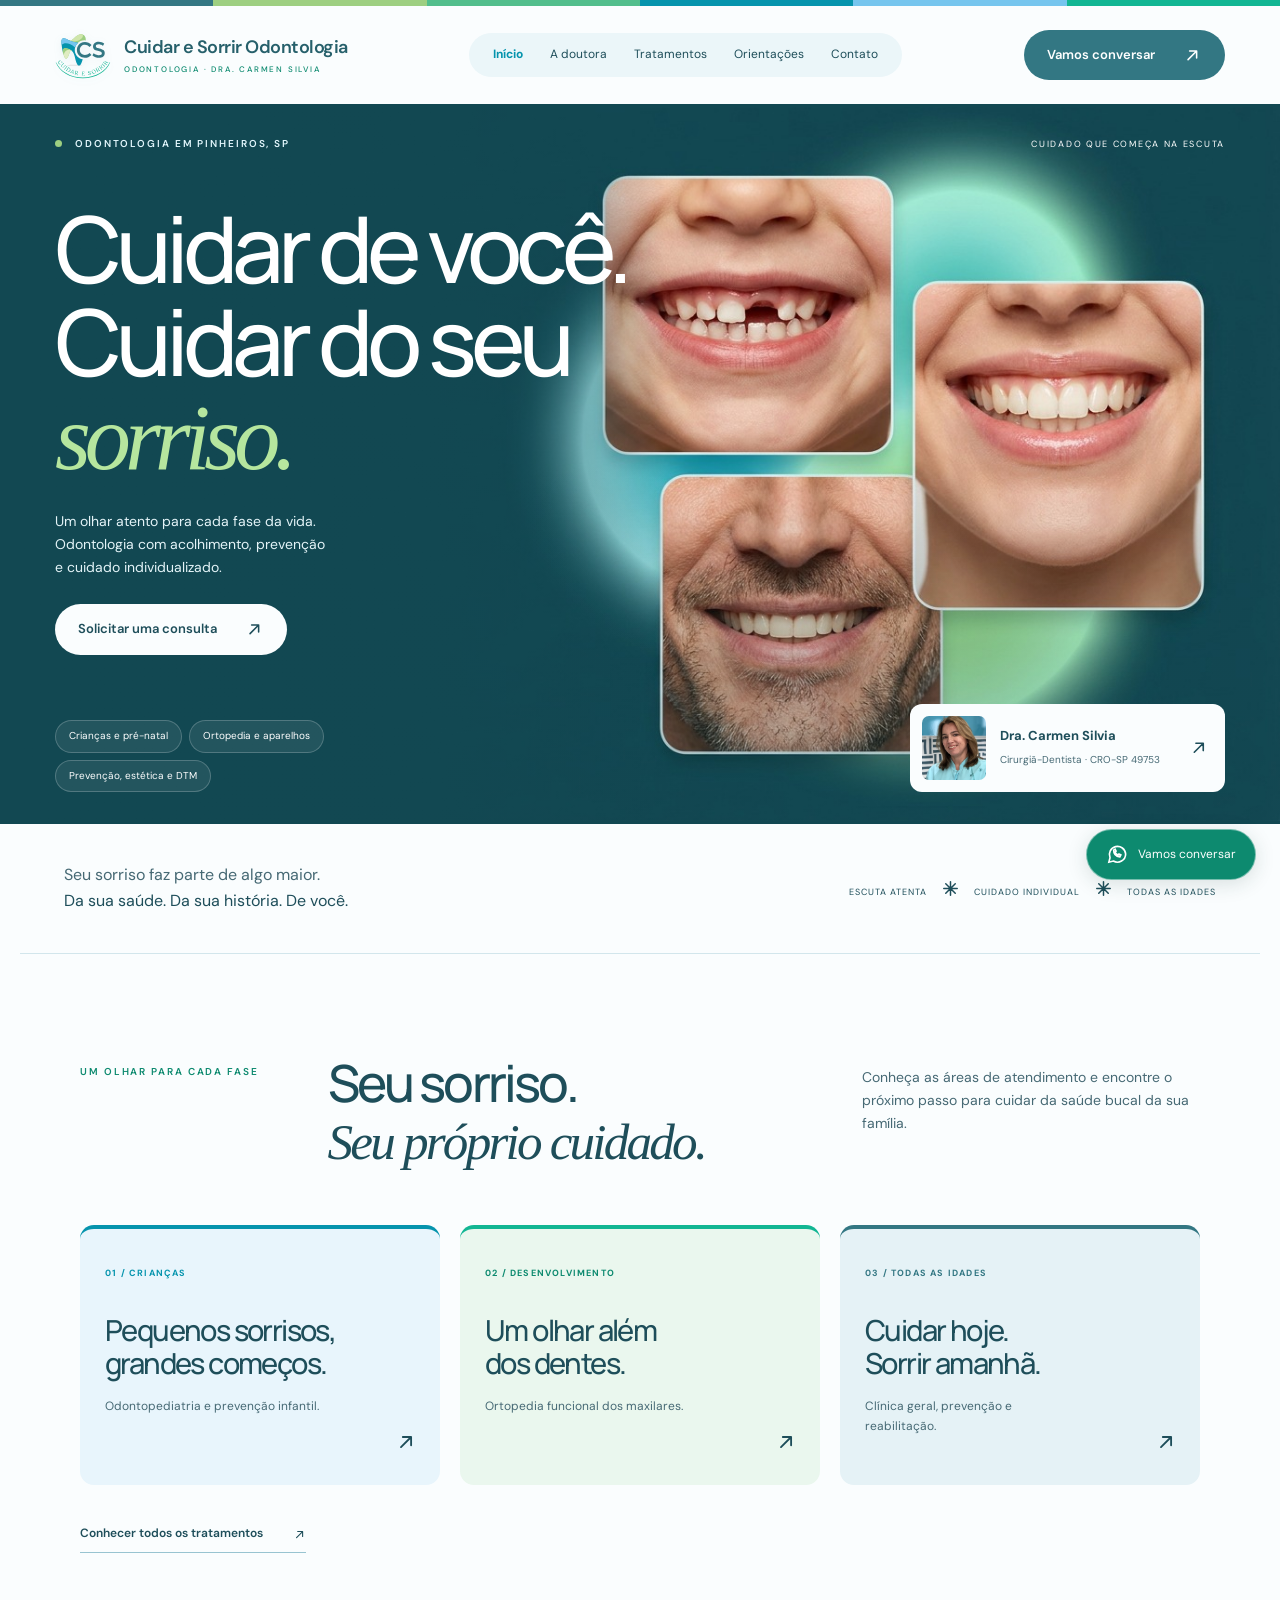
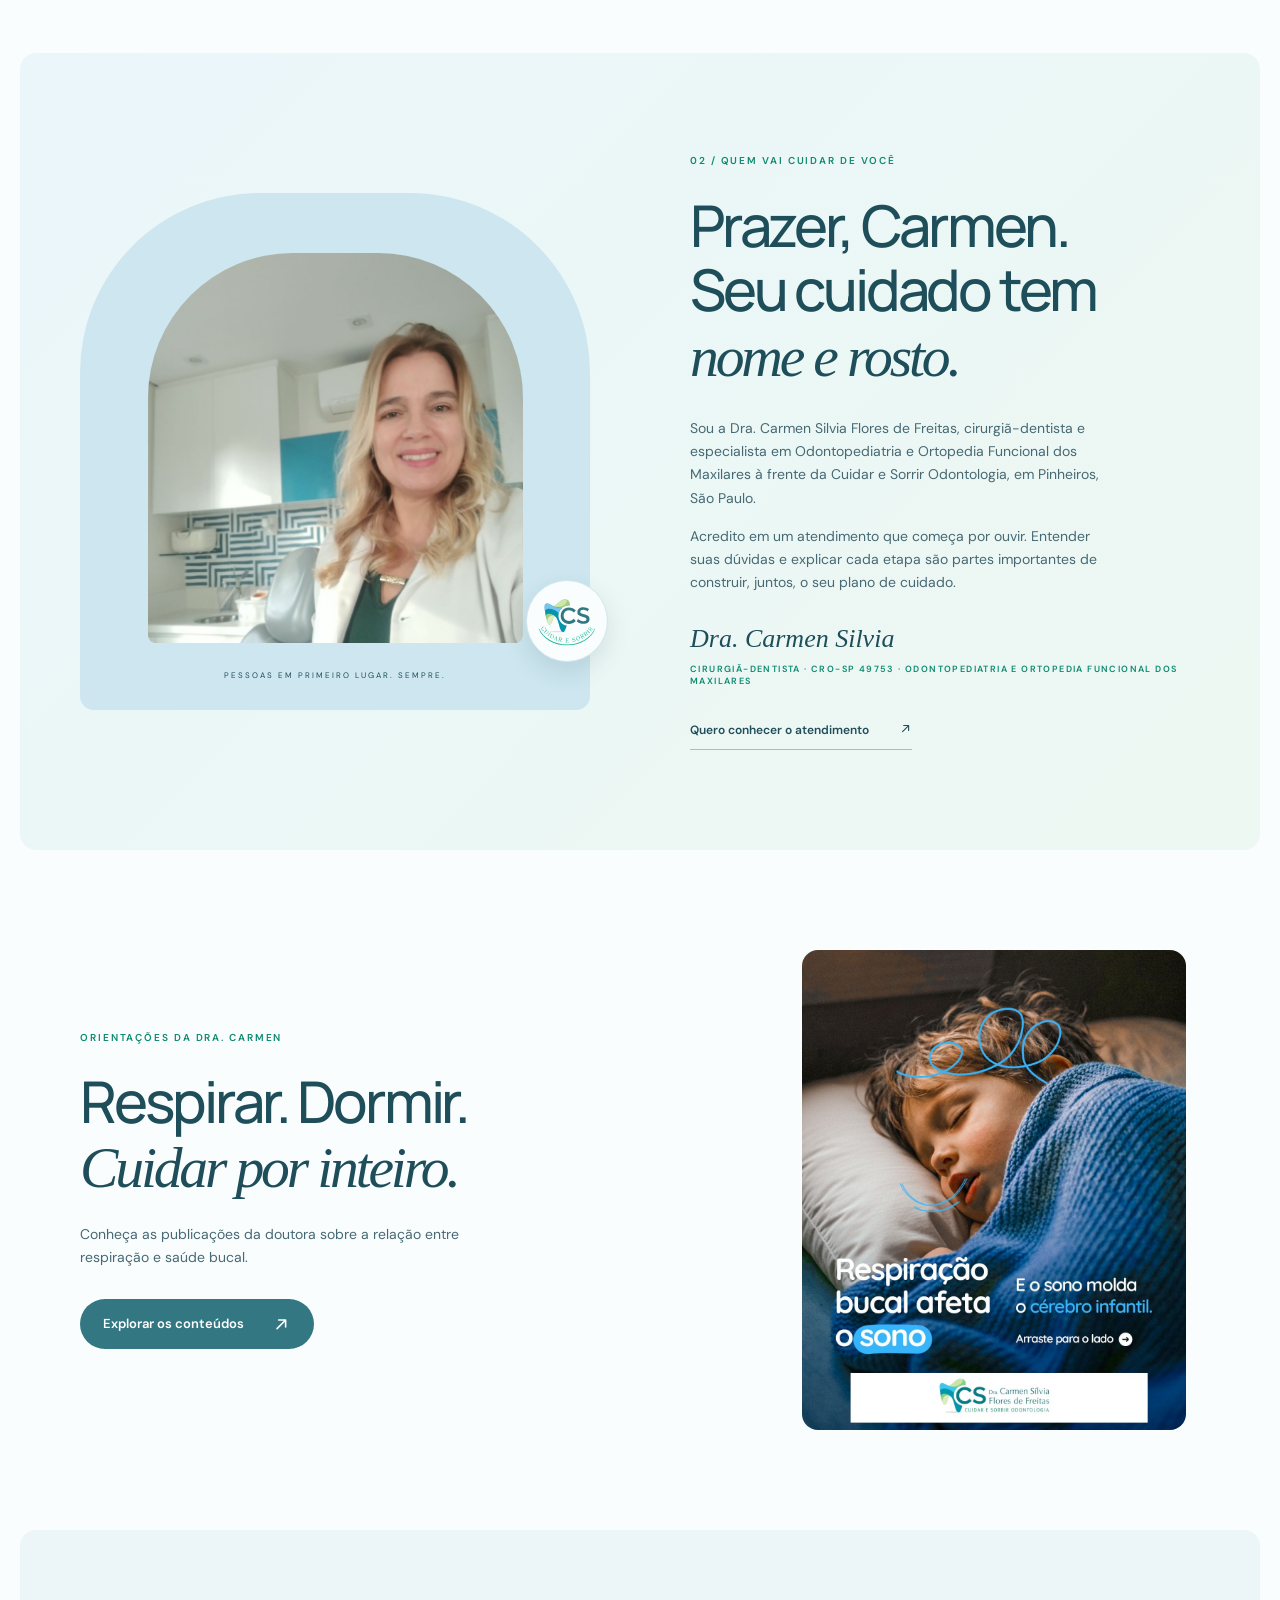
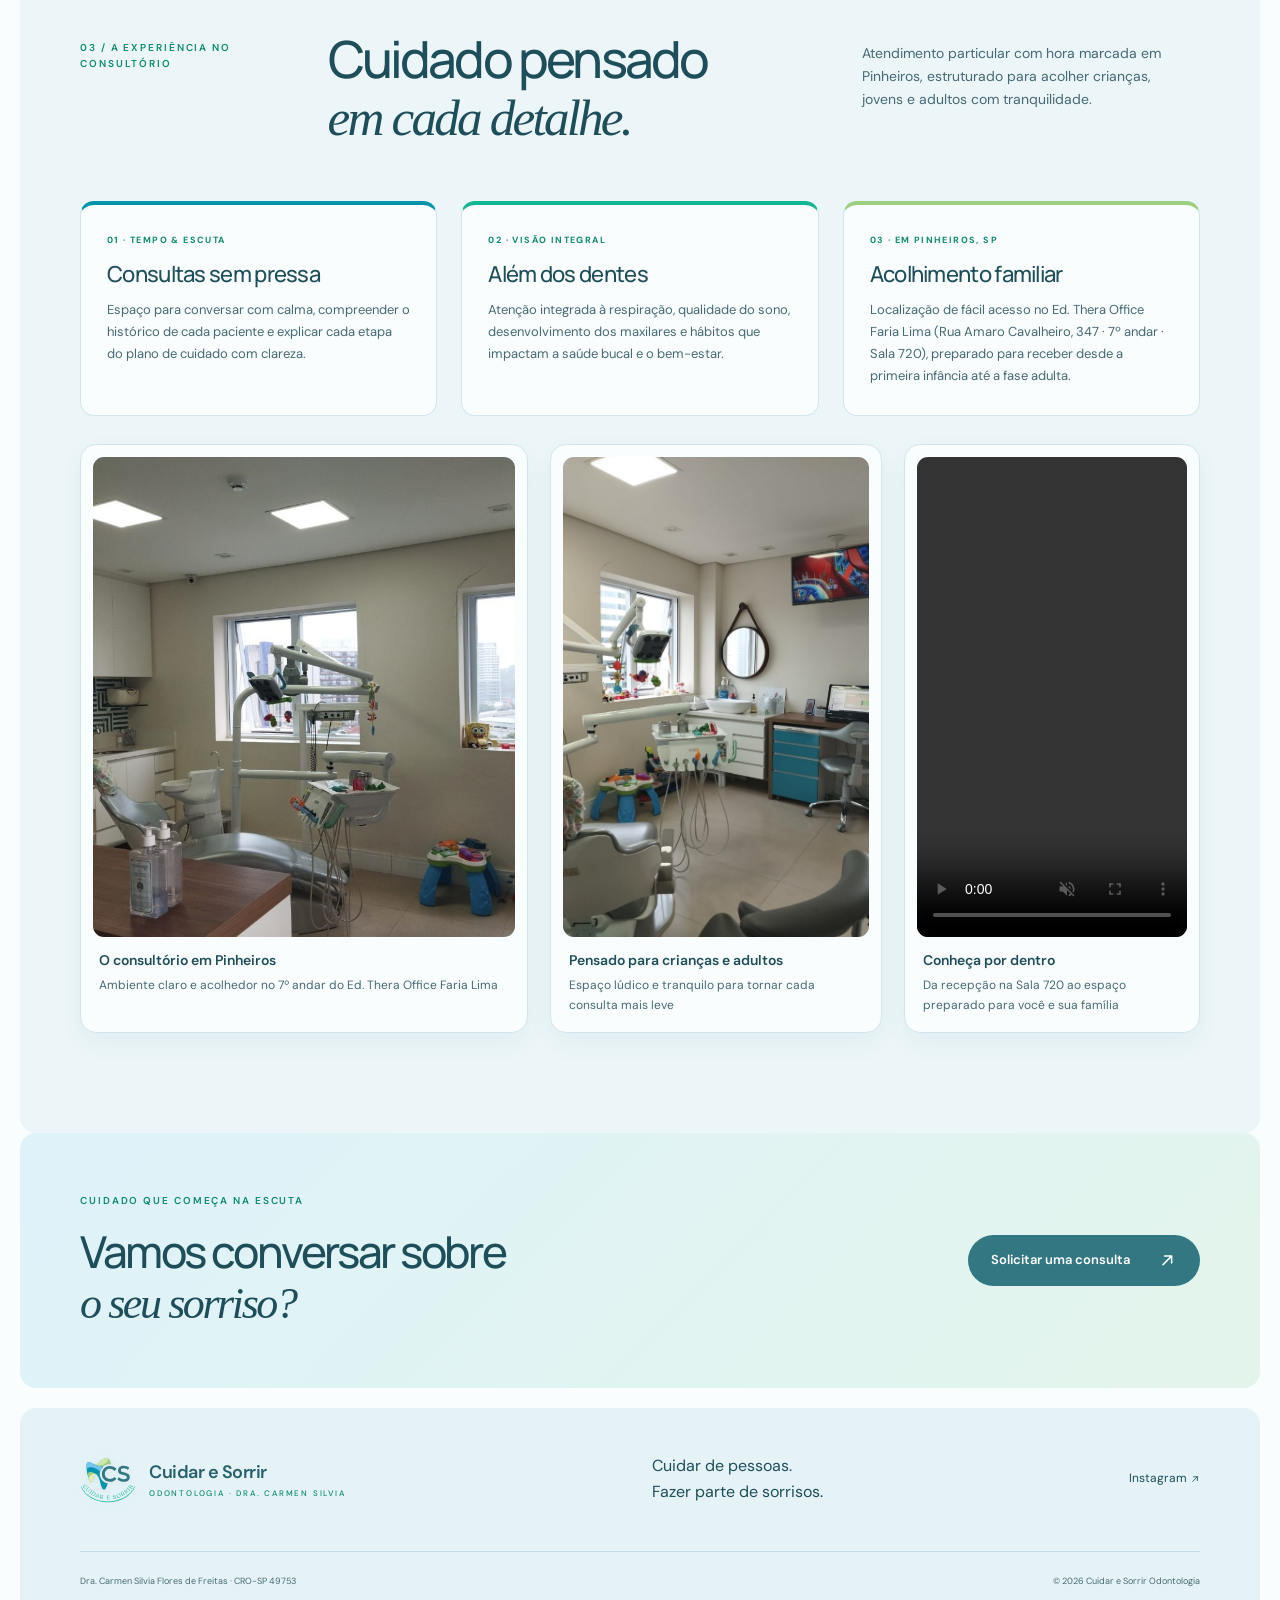
==== commit 285478a0: "atualizaçoes" ====
--- a/index.html
+++ b/index.html
@@ -1,5 +1,5 @@
 <!doctype html><html lang="pt-BR"><head><meta charset="utf-8"><meta name="viewport" content="width=device-width,initial-scale=1"><title>Dra. Carmen Silvia · Dentista em Pinheiros, SP | Cuidar e Sorrir Odontologia</title><meta name="description" content="Dra. Carmen Silvia Flores de Freitas (CRO-SP 49753), dentista em Pinheiros, São Paulo. Odontopediatria, ortopedia funcional dos maxilares, prevenção e clínica geral para crianças e adultos na Cuidar e Sorrir Odontologia."><meta name="robots" content="index,follow"><link rel="canonical" href="https://dracarmensilvia.com.br/"><meta name="theme-color" content="#1f5a73"><meta property="og:locale" content="pt_BR"><meta property="og:site_name" content="Cuidar e Sorrir Odontologia"><meta property="og:title" content="Dra. Carmen Silvia · Dentista em Pinheiros, SP | Cuidar e Sorrir Odontologia"><meta property="og:description" content="Dra. Carmen Silvia Flores de Freitas (CRO-SP 49753), dentista em Pinheiros, São Paulo. Odontopediatria, ortopedia funcional dos maxilares, prevenção e clínica geral para crianças e adultos."><meta property="og:type" content="website"><meta property="og:url" content="https://dracarmensilvia.com.br/"><meta property="og:image" content="https://dracarmensilvia.com.br/assets/dra-carmen.jpg"><meta property="og:image:alt" content="Dra. Carmen Silvia Flores de Freitas - Dentista na Cuidar e Sorrir Odontologia em Pinheiros"><meta name="twitter:card" content="summary_large_image"><link rel="icon" href="favicon.svg" type="image/svg+xml"><link rel="stylesheet" href="style.css"><link rel="stylesheet" href="blue-theme.css"><link rel="stylesheet" href="mobile.css"><script type="application/ld+json">{"@context":"https://schema.org","@graph":[{"@type":"WebSite","@id":"https://dracarmensilvia.com.br/#website","url":"https://dracarmensilvia.com.br/","name":"Dra. Carmen Silvia · Cuidar e Sorrir Odontologia","alternateName":["Cuidar e Sorrir Odontologia","Dra. Carmen Silvia Dentista","Doutora Carmen Dentista"],"inLanguage":"pt-BR"},{"@type":"Dentist","@id":"https://dracarmensilvia.com.br/#consultorio","name":"Cuidar e Sorrir Odontologia — Dra. Carmen Silvia","alternateName":["Dra. Carmen Silvia","Doutora Carmen Silvia","Dra. Carmen Silvia Flores de Freitas","Dra. Carmen Dentista em Pinheiros","Cuidar e Sorrir Odontologia"],"description":"Consultório odontológico em Pinheiros, São Paulo, conduzido pela Dra. Carmen Silvia Flores de Freitas (CRO-SP 49753). Atendimento particular para crianças e adultos em odontopediatria, ortopedia funcional dos maxilares, clínica geral, prevenção e reabilitação oral.","image":"https://dracarmensilvia.com.br/assets/dra-carmen.jpg","telephone":"+55-11-99975-5757","email":"cscuidaresorrir@gmail.com","priceRange":"$$","address":{"@type":"PostalAddress","streetAddress":"Rua Amaro Cavalheiro, 347, 7º andar, Sala 720 — Ed. Thera Office Faria Lima","addressLocality":"São Paulo","addressRegion":"SP","postalCode":"05425-011","addressCountry":"BR"},"areaServed":{"@type":"Place","name":"Pinheiros, São Paulo - SP"},"knowsAbout":["Odontologia","Odontopediatria","Ortopedia Funcional dos Maxilares","Clínica Geral Odontológica","Prevenção Odontológica","Estética e Reabilitação Oral","Respiração Bucal e Sono"],"founder":{"@id":"https://dracarmensilvia.com.br/#dra-carmen"},"sameAs":["https://www.instagram.com/dracarmensilvia/"],"url":"https://dracarmensilvia.com.br/"},{"@type":"Person","@id":"https://dracarmensilvia.com.br/#dra-carmen","name":"Dra. Carmen Silvia Flores de Freitas","alternateName":["Dra. Carmen Silvia","Doutora Carmen","Doutora Carmen Silvia"],"jobTitle":"Cirurgiã-Dentista","identifier":"CRO-SP 49753","image":"https://dracarmensilvia.com.br/assets/dra-carmen.jpg","worksFor":{"@id":"https://dracarmensilvia.com.br/#consultorio"},"sameAs":["https://www.instagram.com/dracarmensilvia/"],"url":"https://dracarmensilvia.com.br/a-doutora.html"}]}</script><script defer src="script.js"></script></head><body><a class="skip" href="#conteudo">Pular para o conteúdo</a><div class="page"><header class="header">
-<a class="brand" aria-current="page" href="index.html" aria-label="Cuidar e Sorrir, início"><img class="brand-logo" src="assets/logo-marca.svg" alt="" width="56" height="47" aria-hidden="true"><span>Cuidar e Sorrir<small>ODONTOLOGIA · DRA. CARMEN SILVIA</small></span></a>
+<a class="brand" aria-current="page" href="index.html" aria-label="Cuidar e Sorrir, início"><img class="brand-logo" src="assets/logo-marca.svg" alt="" width="56" height="47" aria-hidden="true"><span>Cuidar e Sorrir Odontologia<small>ODONTOLOGIA · DRA. CARMEN SILVIA</small></span></a>
 <button class="menu-toggle" aria-expanded="false" aria-controls="navegacao" type="button">Menu <span aria-hidden="true">☰</span></button>
 <nav id="navegacao" aria-label="Principal"><a aria-current="page" href="index.html">Início</a><a href="a-doutora.html">A doutora</a><a href="tratamentos.html">Tratamentos</a><a href="orientacoes.html">Orientações</a><a href="contato.html">Contato</a></nav>
 <a class="button header-cta" href="contato.html#agendar">Vamos conversar <span aria-hidden="true"><svg class="icon-arrow" viewBox="0 0 24 24" fill="none" stroke="currentColor" stroke-width="2" stroke-linecap="round" stroke-linejoin="round" aria-hidden="true"><path d="M6.5 17.5L17.5 6.5M8.5 6.5h9v9"/></svg></span></a>
@@ -7,5 +7,5 @@
 <div class="hero-art" aria-hidden="true"></div>
 <div class="hero-top"><span class="eyebrow"><i></i> ODONTOLOGIA EM PINHEIROS, SP</span><span class="hero-coordinate">CUIDADO QUE COMEÇA NA ESCUTA</span></div>
 <div class="hero-copy"><h1 id="titulo">Cuidar de você.<br>Cuidar do seu<br><em>sorriso.</em></h1><p>Um olhar atento para cada fase da vida. <br>Odontologia com acolhimento, prevenção <br>e cuidado individualizado.</p><a class="button light" href="contato.html#agendar">Solicitar uma consulta <span aria-hidden="true"><svg class="icon-arrow" viewBox="0 0 24 24" fill="none" stroke="currentColor" stroke-width="2" stroke-linecap="round" stroke-linejoin="round" aria-hidden="true"><path d="M6.5 17.5L17.5 6.5M8.5 6.5h9v9"/></svg></span></a></div>
-<div class="hero-bottom"><div class="tags"><a href="tratamentos.html#cuidados">Crianças e adultos</a><a href="orientacoes.html#orientacoes">Respiração e saúde bucal</a><a href="tratamentos.html#cuidados">Prevenção</a></div><a class="doctor-mini" href="a-doutora.html"><img src="assets/dra-carmen.jpg" alt="Dra. Carmen Silvia Flores de Freitas" width="64" height="64"><div><strong>Dra. Carmen Silvia</strong><small>Cirurgiã-Dentista · CRO-SP 49753</small></div><span aria-hidden="true"><svg class="icon-arrow" viewBox="0 0 24 24" fill="none" stroke="currentColor" stroke-width="2" stroke-linecap="round" stroke-linejoin="round"><path d="M6.5 17.5L17.5 6.5M8.5 6.5h9v9"/></svg></span></a></div>
+<div class="hero-bottom"><div class="tags"><a href="tratamentos.html#infantil">Crianças e pré-natal</a><a href="tratamentos.html#ortopedia">Ortopedia e aparelhos</a><a href="tratamentos.html#prevencao">Prevenção, estética e DTM</a></div><a class="doctor-mini" href="a-doutora.html"><img src="assets/dra-carmen.jpg" alt="Dra. Carmen Silvia Flores de Freitas" width="64" height="64"><div><strong>Dra. Carmen Silvia</strong><small>Cirurgiã-Dentista · CRO-SP 49753</small></div><span aria-hidden="true"><svg class="icon-arrow" viewBox="0 0 24 24" fill="none" stroke="currentColor" stroke-width="2" stroke-linecap="round" stroke-linejoin="round"><path d="M6.5 17.5L17.5 6.5M8.5 6.5h9v9"/></svg></span></a></div>
 </section><div class="intro-strip"><p>Seu sorriso faz parte de algo maior.<br><strong>Da sua saúde. Da sua história. De você.</strong></p><span>ESCUTA ATENTA <b aria-hidden="true"><svg class="icon-asterisk" viewBox="0 0 24 24" fill="none" stroke="currentColor" stroke-width="2.1" stroke-linecap="round" aria-hidden="true"><path d="M12 2.5v19M2.5 12h19M5.3 5.3l13.4 13.4M18.7 5.3L5.3 18.7"/></svg></b> CUIDADO INDIVIDUAL <b aria-hidden="true"><svg class="icon-asterisk" viewBox="0 0 24 24" fill="none" stroke="currentColor" stroke-width="2.1" stroke-linecap="round" aria-hidden="true"><path d="M12 2.5v19M2.5 12h19M5.3 5.3l13.4 13.4M18.7 5.3L5.3 18.7"/></svg></b> TODAS AS IDADES</span></div><section class="section home-care"><div class="section-heading"><span class="eyebrow dark">UM OLHAR PARA CADA FASE</span><h2>Seu sorriso.<br><em>Seu próprio cuidado.</em></h2><p>Conheça as áreas de atendimento e encontre o próximo passo para cuidar da saúde bucal da sua família.</p></div><div class="home-care-grid"><a href="tratamentos.html#infantil"><span>01 / CRIANÇAS</span><h3>Pequenos sorrisos,<br>grandes começos.</h3><p>Odontopediatria e prevenção infantil.</p><b aria-hidden="true"><svg class="icon-arrow" viewBox="0 0 24 24" fill="none" stroke="currentColor" stroke-width="2" stroke-linecap="round" stroke-linejoin="round" aria-hidden="true"><path d="M6.5 17.5L17.5 6.5M8.5 6.5h9v9"/></svg></b></a><a href="tratamentos.html#ortopedia"><span>02 / DESENVOLVIMENTO</span><h3>Um olhar além<br>dos dentes.</h3><p>Ortopedia funcional dos maxilares.</p><b aria-hidden="true"><svg class="icon-arrow" viewBox="0 0 24 24" fill="none" stroke="currentColor" stroke-width="2" stroke-linecap="round" stroke-linejoin="round" aria-hidden="true"><path d="M6.5 17.5L17.5 6.5M8.5 6.5h9v9"/></svg></b></a><a href="tratamentos.html#prevencao"><span>03 / TODAS AS IDADES</span><h3>Cuidar hoje.<br>Sorrir amanhã.</h3><p>Clínica geral, prevenção e reabilitação.</p><b aria-hidden="true"><svg class="icon-arrow" viewBox="0 0 24 24" fill="none" stroke="currentColor" stroke-width="2" stroke-linecap="round" stroke-linejoin="round" aria-hidden="true"><path d="M6.5 17.5L17.5 6.5M8.5 6.5h9v9"/></svg></b></a></div><a class="text-link" href="tratamentos.html">Conhecer todos os tratamentos <svg class="icon-arrow" viewBox="0 0 24 24" fill="none" stroke="currentColor" stroke-width="2" stroke-linecap="round" stroke-linejoin="round" aria-hidden="true"><path d="M6.5 17.5L17.5 6.5M8.5 6.5h9v9"/></svg></a></section><section class="about section" id="doutora" aria-labelledby="doutora-titulo"><div class="portrait-wrap"><div class="portrait"><img src="assets/dra-carmen-consultorio.jpg" alt="Dra. Carmen Silvia sorrindo de jaleco branco no consultório Cuidar e Sorrir" loading="lazy" width="759" height="1024"></div><span class="portrait-note">PESSOAS EM PRIMEIRO LUGAR. SEMPRE.</span><span class="portrait-flower" aria-hidden="true"><img src="assets/logo-marca.svg" alt="" width="48" height="40"></span></div><div class="about-copy"><span class="eyebrow dark">02 / QUEM VAI CUIDAR DE VOCÊ</span><h2 id="doutora-titulo">Prazer, Carmen.<br>Seu cuidado tem<br><em>nome e rosto.</em></h2><p>Sou a Dra. Carmen Silvia Flores de Freitas, cirurgiã-dentista e especialista em Odontopediatria e Ortopedia Funcional dos Maxilares à frente da Cuidar e Sorrir Odontologia, em Pinheiros, São Paulo.</p><p>Acredito em um atendimento que começa por ouvir. Entender suas dúvidas e explicar cada etapa são partes importantes de construir, juntos, o seu plano de cuidado.</p><div class="signature">Dra. Carmen Silvia<small>CIRURGIÃ-DENTISTA · CRO-SP 49753 · ODONTOPEDIATRIA E ORTOPEDIA FUNCIONAL DOS MAXILARES</small></div><a class="text-link" href="contato.html#agendar">Quero conhecer o atendimento <span aria-hidden="true"><svg class="icon-arrow" viewBox="0 0 24 24" fill="none" stroke="currentColor" stroke-width="2" stroke-linecap="round" stroke-linejoin="round" aria-hidden="true"><path d="M6.5 17.5L17.5 6.5M8.5 6.5h9v9"/></svg></span></a></div></section><section class="section home-education"><div><span class="eyebrow dark">ORIENTAÇÕES DA DRA. CARMEN</span><h2>Respirar. Dormir.<br><em>Cuidar por inteiro.</em></h2><p>Conheça as publicações da doutora sobre a relação entre respiração e saúde bucal.</p><a class="button" href="orientacoes.html">Explorar os conteúdos <span aria-hidden="true"><svg class="icon-arrow" viewBox="0 0 24 24" fill="none" stroke="currentColor" stroke-width="2" stroke-linecap="round" stroke-linejoin="round" aria-hidden="true"><path d="M6.5 17.5L17.5 6.5M8.5 6.5h9v9"/></svg></span></a></div><a href="orientacoes.html" aria-label="Explorar publicações sobre respiração e sono"><img src="assets/respiracao-e-sono.jpg" alt="Publicação da Dra. Carmen sobre respiração bucal e sono" width="1080" height="1350" loading="lazy"></a></section><section class="section trust-strip" aria-labelledby="experiencia-titulo"><div class="section-heading"><span class="eyebrow dark">03 / A EXPERIÊNCIA NO CONSULTÓRIO</span><h2 id="experiencia-titulo">Cuidado pensado<br><em>em cada detalhe.</em></h2><p>Atendimento particular com hora marcada em Pinheiros, estruturado para acolher crianças, jovens e adultos com tranquilidade.</p></div><div class="trust-grid"><div class="trust-card"><span>01 · TEMPO & ESCUTA</span><h3>Consultas sem pressa</h3><p>Espaço para conversar com calma, compreender o histórico de cada paciente e explicar cada etapa do plano de cuidado com clareza.</p></div><div class="trust-card"><span>02 · VISÃO INTEGRAL</span><h3>Além dos dentes</h3><p>Atenção integrada à respiração, qualidade do sono, desenvolvimento dos maxilares e hábitos que impactam a saúde bucal e o bem-estar.</p></div><div class="trust-card"><span>03 · EM PINHEIROS, SP</span><h3>Acolhimento familiar</h3><p>Localização de fácil acesso no Ed. Thera Office Faria Lima (Rua Amaro Cavalheiro, 347 · 7º andar · Sala 720), preparado para receber desde a primeira infância até a fase adulta.</p></div></div><div class="clinic-gallery"><figure class="doctor-photo-card"><img src="assets/consultorio-espaco.jpg" alt="Espaço interno do consultório Cuidar e Sorrir Odontologia em Pinheiros, com iluminação natural e cantinho infantil" width="1024" height="770" loading="lazy"><figcaption><strong>O consultório em Pinheiros</strong><span>Ambiente claro e acolhedor no 7º andar do Ed. Thera Office Faria Lima</span></figcaption></figure><figure class="doctor-photo-card"><img src="assets/consultorio-atendimento.jpg" alt="Sala de atendimento da Cuidar e Sorrir Odontologia preparada para crianças e adultos, com TV e espaço lúdico" width="770" height="1024" loading="lazy"><figcaption><strong>Pensado para crianças e adultos</strong><span>Espaço lúdico e tranquilo para tornar cada consulta mais leve</span></figcaption></figure><figure class="doctor-photo-card video-card"><video src="assets/video-consultorio.mp4" autoplay muted loop playsinline controls preload="metadata" width="720" height="1280" aria-label="Vídeo apresentando a recepção e o consultório da Cuidar e Sorrir Odontologia na Sala 720 do Ed. Thera Office Faria Lima"></video><figcaption><strong>Conheça por dentro</strong><span>Da recepção na Sala 720 ao espaço preparado para você e sua família</span></figcaption></figure></div></section><section class="page-cta"><div><span class="eyebrow dark">CUIDADO QUE COMEÇA NA ESCUTA</span><h2>Vamos conversar sobre<br><em>o seu sorriso?</em></h2></div><a class="button" href="contato.html#agendar">Solicitar uma consulta <span aria-hidden="true"><svg class="icon-arrow" viewBox="0 0 24 24" fill="none" stroke="currentColor" stroke-width="2" stroke-linecap="round" stroke-linejoin="round" aria-hidden="true"><path d="M6.5 17.5L17.5 6.5M8.5 6.5h9v9"/></svg></span></a></section></main><footer><div class="footer-top"><a class="brand" href="index.html"><img class="brand-logo" src="assets/logo-marca.svg" alt="" width="56" height="47" aria-hidden="true"><span>Cuidar e Sorrir<small>ODONTOLOGIA · DRA. CARMEN SILVIA</small></span></a><p>Cuidar de pessoas.<br>Fazer parte de sorrisos.</p><a href="https://www.instagram.com/dracarmensilvia/" target="_blank" rel="noopener noreferrer">Instagram <svg class="icon-arrow" viewBox="0 0 24 24" fill="none" stroke="currentColor" stroke-width="2" stroke-linecap="round" stroke-linejoin="round" aria-hidden="true"><path d="M6.5 17.5L17.5 6.5M8.5 6.5h9v9"/></svg></a></div><div class="footer-bottom"><span>Dra. Carmen Silvia Flores de Freitas · CRO-SP 49753</span><span>© <span id="year">2026</span> Cuidar e Sorrir Odontologia</span></div></footer></div><a class="floating" href="https://wa.me/5511999755757" target="_blank" rel="noopener noreferrer" aria-label="Conversar com a clínica pelo WhatsApp"><svg width="23" height="23" viewBox="0 0 24 24" fill="none" stroke="currentColor" stroke-width="1.7" aria-hidden="true"><path d="M20.5 11.5a8.5 8.5 0 0 1-12.8 7.3L3 20l1.2-4.6A8.5 8.5 0 1 1 20.5 11.5Z"/><path d="M8 7.5c0 4 2.5 6.5 6.5 7l1-2-2-1-1 1c-1.5-.7-2.3-1.5-3-3l1-1-1-2-1.5 1Z"/></svg><span>Vamos conversar</span></a></body></html>
--- a/blue-theme.css
+++ b/blue-theme.css
@@ -1,4 +1,4 @@
-:root{--ink:#1e4e5a;--muted:#466974;--green:#337783;--ocean:#0594ad;--sky:#75c5ee;--leaf:#9dcf81;--mint:#cfe5ab;--emerald:#12b693;--emerald-dark:#0d8a6f;--lime:#dfecc1;--paper:#fafdfe;--line:#d2e6ec;--card-bar:linear-gradient(90deg,#337783 0% 16.66%,#9dcf81 16.66% 33.33%,#52be8c 33.33% 50%,#0594ad 50% 66.66%,#75c5ee 66.66% 83.33%,#12b693 83.33% 100%)}body{background:#dfeef3}.page{position:relative}.page:before,footer:after{content:'';display:block;height:6px;background:var(--card-bar)}.page:before{margin:0 -20px}footer{position:relative;overflow:hidden;background:#e5f3f7}footer:after{position:absolute;left:0;right:0;bottom:0}.header nav{background:#ebf6f9}.header nav a[aria-current=page]{color:#0594ad;font-weight:700}.header nav a:hover,.text-link:hover{color:var(--emerald-dark)}.button{background:var(--green)}.button:hover{background:var(--emerald-dark)}.brand{gap:13px;color:#26606b}.brand-logo{width:56px;height:47px;object-fit:contain;flex-shrink:0;filter:drop-shadow(0 2px 4px rgba(51,119,131,.08))}.brand small{color:var(--emerald-dark);letter-spacing:1.8px}.hero{background:#235864}.hero-art{background-image:linear-gradient(90deg,#1d4b56 0%,#235864f5 38%,#23586475 54%,#23586415 78%),url('assets/hero-sorriso.png')}.hero:after{background:linear-gradient(transparent,#1d4b56)}.hero h1 em{color:#b6e69e}.hero .eyebrow{color:#e2f6fc}.hero-copy p{color:#e4f4f8}.hero .eyebrow i{background:#9dcf81}.light{background:var(--paper);color:var(--ink)}.light:hover{background:#dfecc1}.dark{color:var(--emerald-dark)}.about{background:linear-gradient(135deg,#eaf6fa 0%,#edf8f2 100%)}.portrait-wrap{background:#cde6ef}.portrait-flower{width:82px;height:82px;right:-18px;bottom:48px;border-radius:50%;background:var(--paper);border:1px solid var(--line);box-shadow:0 10px 24px rgba(30,78,90,.12);display:grid;place-items:center;font-size:0}.portrait-flower img{width:58px;height:auto;object-fit:contain}.big-asterisk{color:#12b693}.signature small{color:var(--emerald-dark);font-weight:600}.journey{background:#e4f4f8}.steps>div{border-color:#a8d0dc}.booking{background:linear-gradient(135deg,#235864 0%,#0594ad 100%)}.booking .eyebrow{color:#dfecc1}.booking h2 em{color:#b6e69e}.booking p,.booking-details small{color:#dcf1f7}form .button{background:var(--emerald-dark)}form .button:hover{background:var(--green)}.service:hover{background:#ecf7fa}.service-label{color:var(--emerald-dark)}.circle{border-color:#a3cad6}.service:hover .circle{background:var(--emerald);border-color:var(--emerald)}.text-link{border-color:#98c4d1}.floating{background:var(--emerald-dark)}.floating:hover{background:#0594ad}.footer-bottom{border-color:#c1dde6}.dialog-header button{background:#e2f2f7}
+:root{--ink:#1e4e5a;--muted:#466974;--green:#337783;--ocean:#0594ad;--sky:#75c5ee;--leaf:#9dcf81;--mint:#cfe5ab;--emerald:#12b693;--emerald-dark:#0d8a6f;--lime:#dfecc1;--paper:#fafdfe;--line:#d2e6ec;--card-bar:linear-gradient(90deg,#337783 0% 16.66%,#9dcf81 16.66% 33.33%,#52be8c 33.33% 50%,#0594ad 50% 66.66%,#75c5ee 66.66% 83.33%,#12b693 83.33% 100%)}body{background:#dfeef3}.page{position:relative}.page:before,footer:after{content:'';display:block;height:6px;background:var(--card-bar)}.page:before{margin:0 -20px}footer{position:relative;overflow:hidden;background:#e5f3f7}footer:after{position:absolute;left:0;right:0;bottom:0}.header nav{background:#ebf6f9}.header nav a[aria-current=page]{color:#0594ad;font-weight:700}.header nav a:hover,.text-link:hover{color:var(--emerald-dark)}.button{background:var(--green)}.button:hover{background:var(--emerald-dark)}.brand{gap:13px;color:#26606b}.brand-logo{width:56px;height:47px;object-fit:contain;flex-shrink:0;filter:drop-shadow(0 2px 4px rgba(51,119,131,.08))}.brand small{color:var(--emerald-dark);letter-spacing:1.8px}.hero{background:#124852}.hero-art{background-image:linear-gradient(90deg,#124852 0%,#124852f2 34%,transparent 52%),url('assets/hero-sorrisos.jpg');background-size:cover,contain;background-position:center,right center}.hero:after{background:linear-gradient(transparent,rgba(18,72,82,.3))}.hero h1 em{color:#b6e69e}.hero .eyebrow{color:#e2f6fc}.hero-copy p{color:#e4f4f8}.hero .eyebrow i{background:#9dcf81}.light{background:var(--paper);color:var(--ink)}.light:hover{background:#dfecc1}.dark{color:var(--emerald-dark)}.about{background:linear-gradient(135deg,#eaf6fa 0%,#edf8f2 100%)}.portrait-wrap{background:#cde6ef}.portrait-flower{width:82px;height:82px;right:-18px;bottom:48px;border-radius:50%;background:var(--paper);border:1px solid var(--line);box-shadow:0 10px 24px rgba(30,78,90,.12);display:grid;place-items:center;font-size:0}.portrait-flower img{width:58px;height:auto;object-fit:contain}.big-asterisk{color:#12b693}.signature small{color:var(--emerald-dark);font-weight:600}.journey{background:#e4f4f8}.steps>div{border-color:#a8d0dc}.booking{background:linear-gradient(135deg,#235864 0%,#0594ad 100%)}.booking .eyebrow{color:#dfecc1}.booking h2 em{color:#b6e69e}.booking p,.booking-details small{color:#dcf1f7}form .button{background:var(--emerald-dark)}form .button:hover{background:var(--green)}.service:hover{background:#ecf7fa}.service-label{color:var(--emerald-dark)}.circle{border-color:#a3cad6}.service:hover .circle{background:var(--emerald);border-color:var(--emerald)}.text-link{border-color:#98c4d1}.floating{background:var(--emerald-dark)}.floating:hover{background:#0594ad}.footer-bottom{border-color:#c1dde6}.dialog-header button{background:#e2f2f7}
 .page-banner{padding:75px 60px 85px;background:radial-gradient(ellipse at 95% 0,#cdebf9,transparent 60%),radial-gradient(ellipse at 10% 100%,#dcf3e6,transparent 55%),#edf7fa;border-radius:16px}.page-banner h1{font-size:clamp(45px,6vw,84px);margin:25px 0;max-width:950px}.page-banner h1 em{font-family:Georgia,serif;font-weight:400;color:#0594ad}.page-banner p{max-width:570px;font-size:15px}.page-cta{padding:60px;display:flex;justify-content:space-between;align-items:center;gap:30px;background:linear-gradient(135deg,#dff2fa 0%,#e3f5eb 100%);border-radius:16px;margin-bottom:20px}.page-cta h2{font-size:44px;margin-top:18px}.page-cta .button{flex-shrink:0}.home-care-grid{display:grid;grid-template-columns:repeat(3,1fr);gap:20px;margin-bottom:35px}.home-care-grid>a{background:#e8f5fc;border-top:4px solid #0594ad;border-radius:14px;padding:30px 25px;position:relative;min-height:260px;transition:background .25s,transform .25s,box-shadow .25s}.home-care-grid>a:nth-child(2){background:#eaf7ee;border-top-color:#12b693}.home-care-grid>a:nth-child(3){background:#e5f2f6;border-top-color:#337783}.home-care-grid>a:hover{background:#d7eef9;transform:translateY(-5px);box-shadow:0 14px 28px rgba(30,78,90,.08)}.home-care-grid>a:nth-child(2):hover{background:#d8f1e2}.home-care-grid span{font-size:9px;font-weight:700;letter-spacing:1.2px;color:#0594ad}.home-care-grid>a:nth-child(2) span{color:var(--emerald-dark)}.home-care-grid>a:nth-child(3) span{color:#337783}.home-care-grid h3{font-size:29px;margin:30px 0 18px}.home-care-grid p{font-size:12px;max-width:220px}.home-care-grid b{font-weight:400;position:absolute;bottom:23px;right:23px;font-size:26px}.home-education{display:grid;grid-template-columns:1.2fr .8fr;gap:90px;align-items:center}.home-education h2{margin:22px 0}.home-education p{max-width:390px;margin-bottom:30px;font-size:14px}.home-education img{border-radius:16px;max-height:480px;width:auto;margin:auto}.treatment-detail{display:grid;grid-template-columns:.6fr 1.8fr;gap:40px;border-top:1px solid var(--line)}.treatment-detail:nth-of-type(even){background:#eff8fa;border-radius:14px}.treatment-detail h2{max-width:760px;font-size:45px}.treatment-detail p{margin:25px 0;max-width:650px;font-size:14px}.treatment-detail ul{padding:0;list-style:none;display:flex;flex-wrap:wrap;gap:10px;margin:25px 0 32px}.treatment-detail li{padding:8px 14px;border:1px solid #b1dccb;background:#f2faf6;color:#175041;border-radius:30px;font-size:11px;font-weight:500}.reading-note{background:linear-gradient(135deg,#ecf7fb 0%,#edf8f2 100%);border-radius:14px}.reading-note h2{margin:25px 0}.reading-note p{max-width:650px;margin-bottom:25px}.contact-desc{max-width:420px;font-size:14px;margin:0 0 22px}.map-frame{margin-top:28px;border-radius:16px;overflow:hidden;border:1px solid var(--line);background:#eaf5fa;box-shadow:0 10px 30px rgba(30,78,90,.06)}.map-frame iframe{display:block;width:100%;height:270px;border:0}.trust-strip{background:#ecf6f9;border-radius:16px}.trust-grid{display:grid;grid-template-columns:repeat(3,1fr);gap:24px;margin-top:10px}.trust-card{background:var(--paper);border:1px solid var(--line);border-top:4px solid #0594ad;border-radius:14px;padding:28px 26px}.trust-card:nth-child(2){border-top-color:#12b693}.trust-card:nth-child(3){border-top-color:#9dcf81}.trust-card span{display:block;font-size:9px;font-weight:700;letter-spacing:1.4px;color:var(--emerald-dark);margin-bottom:14px}.trust-card h3{font-size:22px;letter-spacing:-.7px;margin-bottom:12px}.trust-card p{font-size:13px;line-height:1.7}.portrait img{width:100%;height:390px;object-fit:cover;object-position:center 18%}.doctor-gallery{display:grid;grid-template-columns:1.3fr 1fr 1fr 269px;gap:20px;margin-top:26px}.clinic-gallery{display:grid;grid-template-columns:1.35fr 1fr 296px;gap:22px;max-width:100%;margin:28px auto 0}.doctor-photo-card{margin:0;background:var(--paper);border:1px solid var(--line);border-radius:16px;padding:12px;box-shadow:0 10px 26px rgba(30,78,90,.05);transition:transform .25s}.doctor-photo-card:hover{transform:translateY(-4px)}.doctor-photo-card img,.doctor-photo-card video{display:block;width:100%;height:432px;object-fit:cover;object-position:center 65%;border-radius:11px;background:#e4f2f7}.doctor-photo-card video{object-fit:contain;object-position:center center;background:#f2ece1}.doctor-gallery .doctor-photo-card:nth-child(3) img{object-position:center 22%}.clinic-gallery .doctor-photo-card img,.clinic-gallery .doctor-photo-card video{height:480px;object-position:center 65%}.clinic-gallery .doctor-photo-card video{object-fit:contain;object-position:center center}.doctor-photo-card figcaption{padding:12px 6px 4px;font-size:12px;color:var(--muted);display:flex;flex-direction:column;gap:4px}.doctor-photo-card figcaption strong{font-size:14px;color:var(--ink);font-weight:600}.contact-photo{margin:0 0 22px;border-radius:16px;overflow:hidden;border:1px solid var(--line);background:var(--paper);padding:10px;box-shadow:0 10px 26px rgba(30,78,90,.05)}.contact-photo img{width:100%;height:auto;aspect-ratio:4/3;object-fit:cover;border-radius:10px}
 .reveal{opacity:0;transform:translateY(22px);transition:opacity .7s ease,transform .7s cubic-bezier(.2,.65,.3,1)}.reveal.is-visible{opacity:1;transform:none}.publications .publication:nth-child(even),.steps>div:nth-child(2),.home-care-grid>a:nth-child(2){transition-delay:.09s}.steps>div:nth-child(3),.home-care-grid>a:nth-child(3){transition-delay:.16s}.hero-copy{animation:hero-enter .9s ease both}.hero-top,.hero-bottom{animation:hero-enter 1s .12s ease both}.button span,.circle{transition:transform .25s}.button:hover span,.service:hover .circle{transform:translate(2px,-2px)}@keyframes hero-enter{from{opacity:0;transform:translateY(16px)}to{opacity:1;transform:translateY(0)}}
-@media(max-width:1100px){.home-education{gap:40px}.page-banner,.page-cta{padding:60px 35px}.header nav{gap:13px;font-size:11px}.header-cta{padding:14px 18px;gap:12px}}@media(max-width:760px){.brand-logo{width:46px;height:39px}.brand small{letter-spacing:1.2px}.portrait-flower{width:68px;height:68px;right:4px;bottom:38px}.portrait-flower img{width:48px}.hero-art{background-image:linear-gradient(90deg,#1d4b56ef,#1d4b5690 60%,#1d4b5630),url('assets/hero-sorriso.png')}.page-banner{padding:48px 20px}.page-banner h1{font-size:45px;letter-spacing:-2.7px}.page-banner p{font-size:13px}.page-cta{padding:40px 20px;display:block}.page-cta h2{font-size:35px}.page-cta .button{margin-top:28px}.home-care-grid{grid-template-columns:1fr;gap:14px}.home-care-grid>a{min-height:220px;padding:25px}.home-care-grid h3{margin:20px 0 15px}.home-education{grid-template-columns:1fr;gap:35px}.home-education img{max-height:none;width:100%;max-width:340px}.home-education h2{font-size:42px}.treatment-detail{grid-template-columns:1fr;gap:24px}.treatment-detail h2{font-size:35px}.treatment-detail ul{gap:8px}.header nav{font-size:15px}.reading-note h2{font-size:40px}.trust-grid{grid-template-columns:1fr;gap:14px}.doctor-gallery,.clinic-gallery{grid-template-columns:1fr;gap:16px;max-width:440px;margin:18px auto 0}.clinic-gallery .doctor-photo-card img{height:auto;max-height:420px}.doctor-photo-card video,.clinic-gallery .doctor-photo-card video{height:auto;max-height:520px;aspect-ratio:9/16;object-fit:contain}.map-frame iframe{height:230px}}@media(prefers-reduced-motion:reduce){.reveal{opacity:1;transform:none}*,*:before,*:after{animation:none!important;transition:none!important}}
+@media(max-width:1100px){.home-education{gap:40px}.page-banner,.page-cta{padding:60px 35px}.header nav{gap:13px;font-size:11px}.header-cta{padding:14px 18px;gap:12px}}@media(max-width:760px){.brand-logo{width:46px;height:39px}.brand small{letter-spacing:1.2px}.portrait-flower{width:68px;height:68px;right:4px;bottom:38px}.portrait-flower img{width:48px}.hero-art{background-image:linear-gradient(90deg,#124852ef,#12485290 60%,#12485230),url('assets/sorrisos-idades.jpg')}.page-banner{padding:48px 20px}.page-banner h1{font-size:45px;letter-spacing:-2.7px}.page-banner p{font-size:13px}.page-cta{padding:40px 20px;display:block}.page-cta h2{font-size:35px}.page-cta .button{margin-top:28px}.home-care-grid{grid-template-columns:1fr;gap:14px}.home-care-grid>a{min-height:220px;padding:25px}.home-care-grid h3{margin:20px 0 15px}.home-education{grid-template-columns:1fr;gap:35px}.home-education img{max-height:none;width:100%;max-width:340px}.home-education h2{font-size:42px}.treatment-detail{grid-template-columns:1fr;gap:24px}.treatment-detail h2{font-size:35px}.treatment-detail ul{gap:8px}.header nav{font-size:15px}.reading-note h2{font-size:40px}.trust-grid{grid-template-columns:1fr;gap:14px}.doctor-gallery,.clinic-gallery{grid-template-columns:1fr;gap:16px;max-width:440px;margin:18px auto 0}.clinic-gallery .doctor-photo-card img{height:auto;max-height:420px}.doctor-photo-card video,.clinic-gallery .doctor-photo-card video{height:auto;max-height:520px;aspect-ratio:9/16;object-fit:contain}.map-frame iframe{height:230px}}@media(prefers-reduced-motion:reduce){.reveal{opacity:1;transform:none}*,*:before,*:after{animation:none!important;transition:none!important}}
--- a/mobile.css
+++ b/mobile.css
@@ -1,6 +1,6 @@
 /* Preserve intrinsic proportions when an image has HTML width/height attributes. */
 .home-education img{height:auto;object-fit:contain}
-.portrait img{width:100%;height:380px;object-fit:cover;object-position:center 18%}
+.portrait img{width:100%;height:390px;object-fit:cover;object-position:center 18%}
 .doctor-photo-card img,.doctor-photo-card video{width:100%;height:432px;object-fit:cover;object-position:center 65%}
 .doctor-photo-card video{object-fit:contain;object-position:center center}
 .clinic-gallery .doctor-photo-card img,.clinic-gallery .doctor-photo-card video{height:480px;object-position:center 65%}
@@ -24,9 +24,9 @@
   .header nav{top:72px;padding:16px;gap:4px;z-index:30}
   .header nav a{display:block;padding:12px;border-radius:6px}
   .header nav a[aria-current=page]{background:#e3f3f8}
-  .hero{min-height:0;padding:20px;gap:24px;display:block;background:#17465c}
-  .hero-art{inset:0 0 auto;height:clamp(235px,65vw,335px);background-image:url('assets/hero-sorriso.png');background-size:168% auto;background-position:98% 8%;background-repeat:no-repeat}
-  .hero-art:after{content:'';position:absolute;inset:0 0 -3px 0;background:linear-gradient(180deg,#16455a18 0%,transparent 48%,#17465ccc 78%,#17465c 94%,#17465c 100%);pointer-events:none}
+  .hero{min-height:0;padding:20px;gap:24px;display:block;background:#124852}
+  .hero-art{inset:0 0 auto;height:clamp(245px,68vw,345px);background-image:url('assets/sorrisos-idades.jpg');background-size:contain;background-position:center top;background-repeat:no-repeat}
+  .hero-art:after{content:'';position:absolute;inset:0 0 -3px 0;background:linear-gradient(180deg,#12485218 0%,transparent 55%,#124852cc 82%,#124852 96%,#124852 100%);pointer-events:none}
   .hero:after{display:none}
   .hero-top{position:relative;min-height:22px}
   .hero-top .eyebrow{font-size:8px;letter-spacing:1.2px;background:#16455ac9;padding:8px 10px;border-radius:20px;width:fit-content}
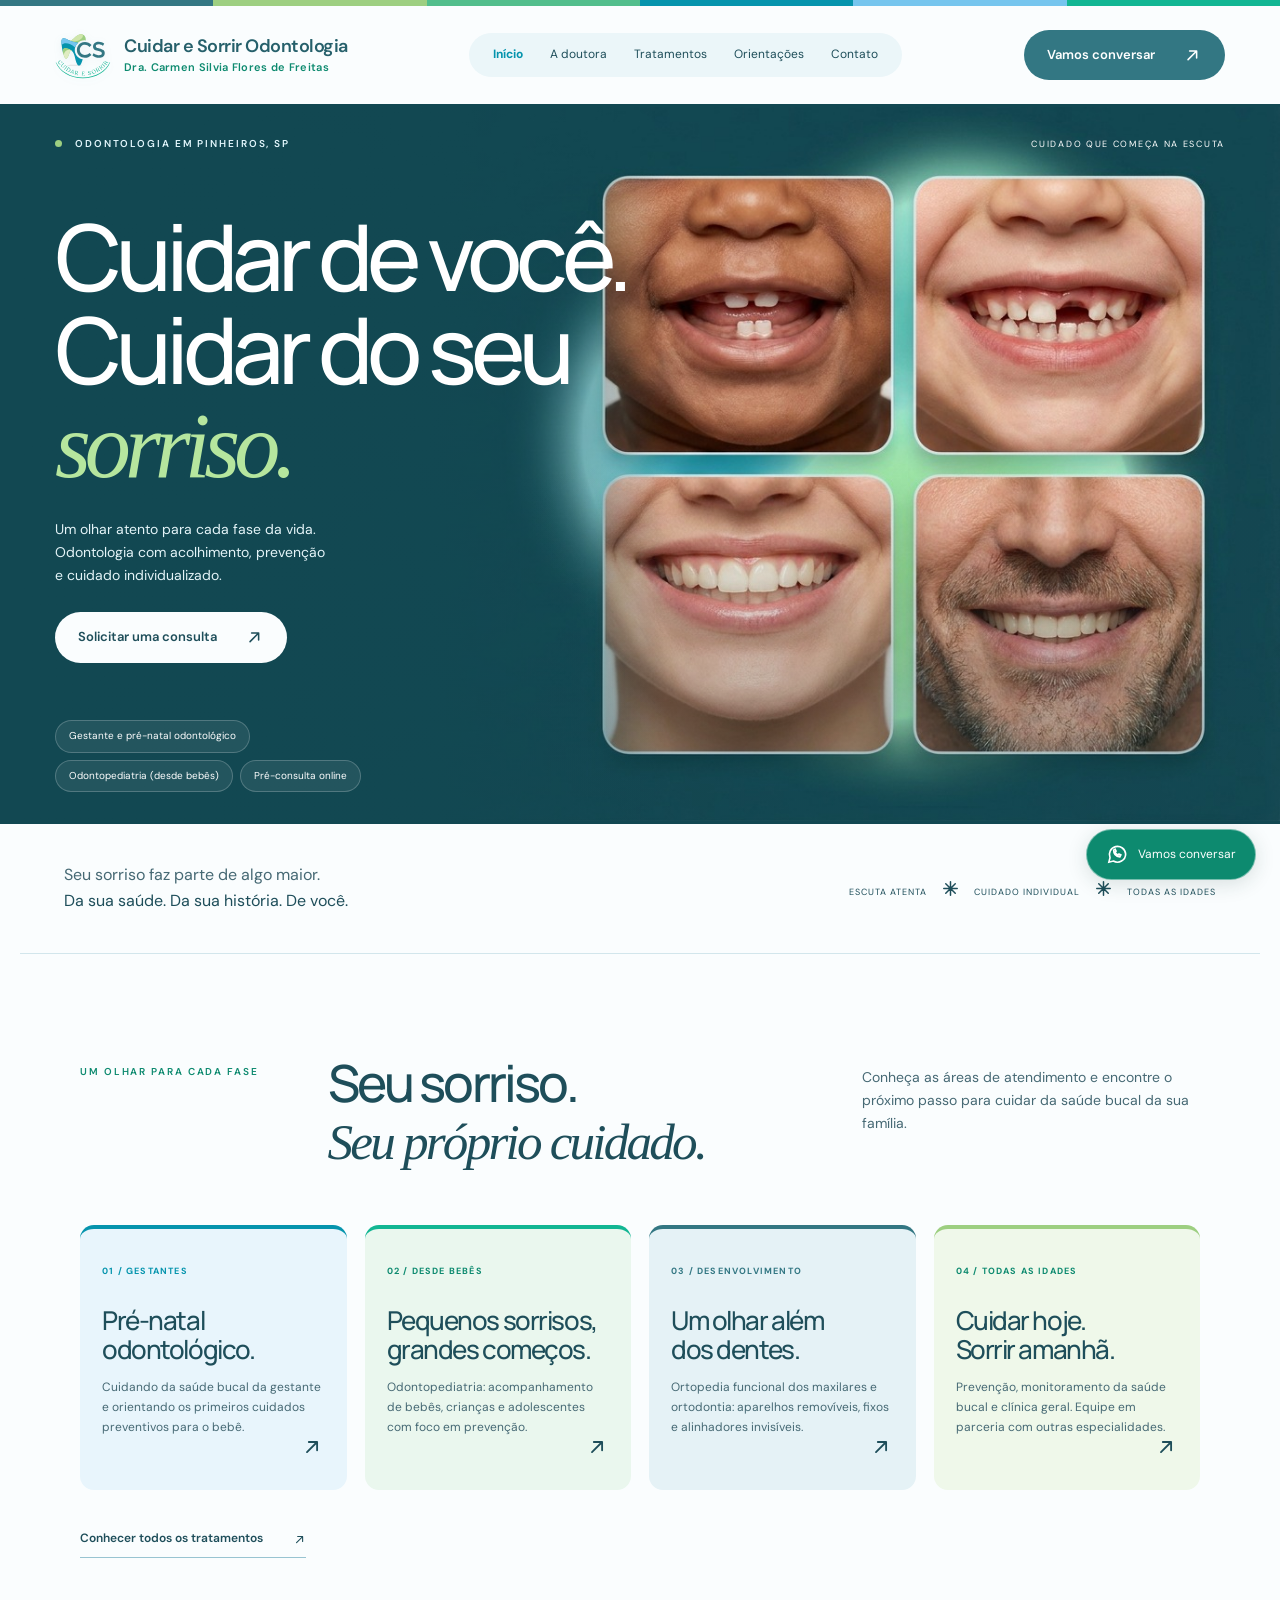
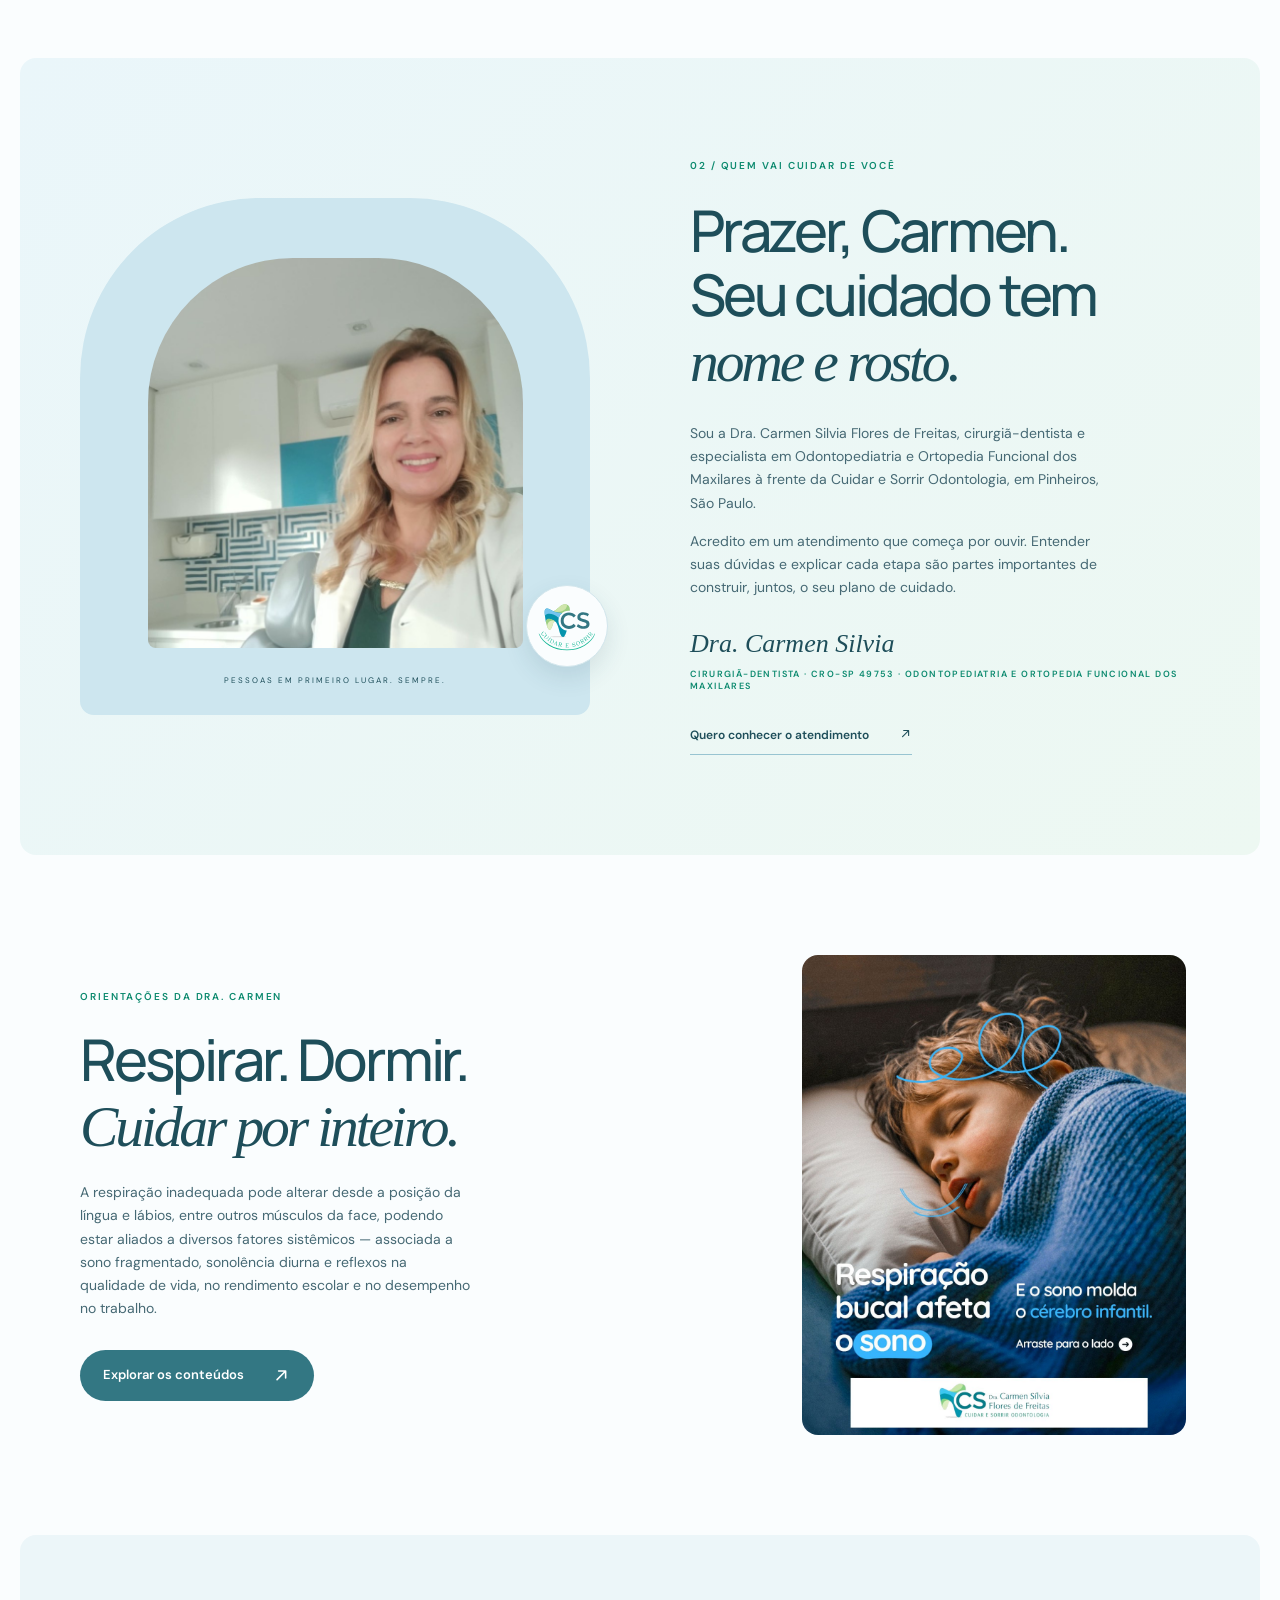
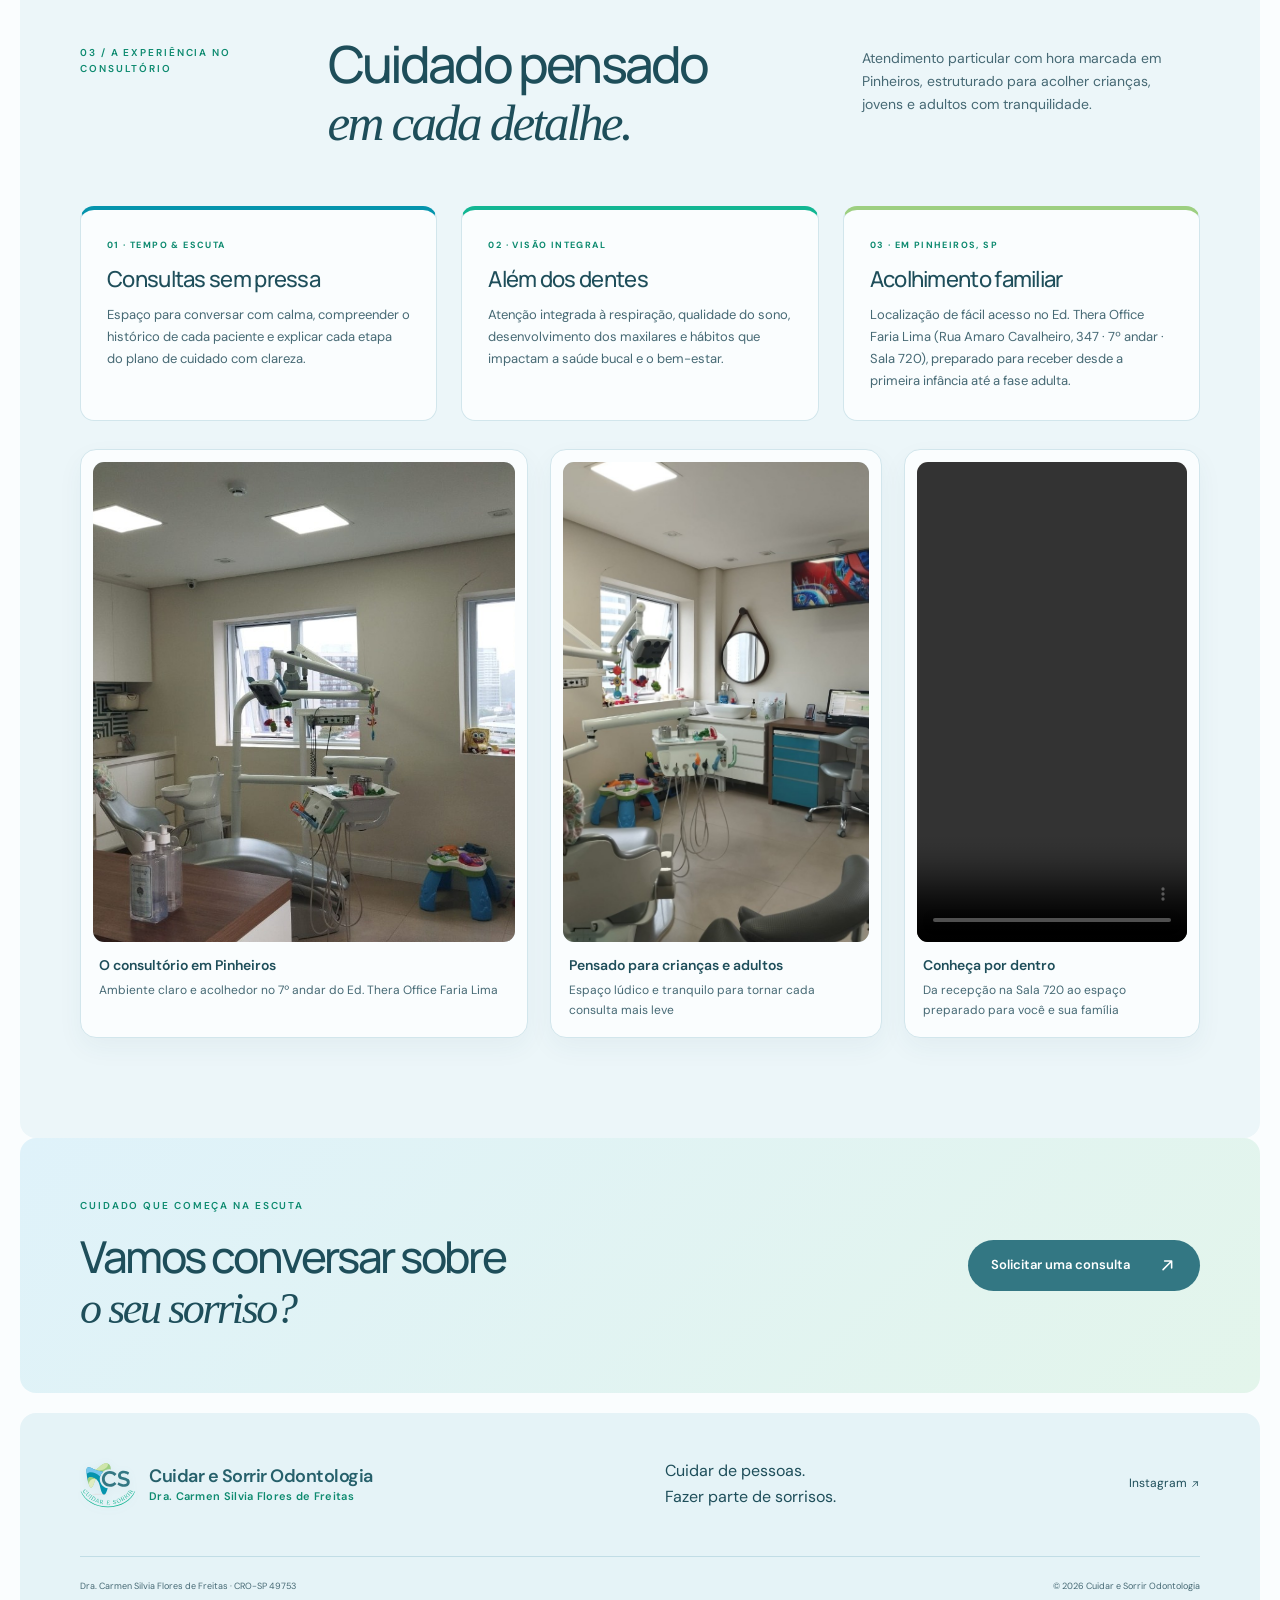
==== commit a76723d7: "revisao dra" ====
--- a/index.html
+++ b/index.html
@@ -1,5 +1,5 @@
 <!doctype html><html lang="pt-BR"><head><meta charset="utf-8"><meta name="viewport" content="width=device-width,initial-scale=1"><title>Dra. Carmen Silvia · Dentista em Pinheiros, SP | Cuidar e Sorrir Odontologia</title><meta name="description" content="Dra. Carmen Silvia Flores de Freitas (CRO-SP 49753), dentista em Pinheiros, São Paulo. Odontopediatria, ortopedia funcional dos maxilares, prevenção e clínica geral para crianças e adultos na Cuidar e Sorrir Odontologia."><meta name="robots" content="index,follow"><link rel="canonical" href="https://dracarmensilvia.com.br/"><meta name="theme-color" content="#1f5a73"><meta property="og:locale" content="pt_BR"><meta property="og:site_name" content="Cuidar e Sorrir Odontologia"><meta property="og:title" content="Dra. Carmen Silvia · Dentista em Pinheiros, SP | Cuidar e Sorrir Odontologia"><meta property="og:description" content="Dra. Carmen Silvia Flores de Freitas (CRO-SP 49753), dentista em Pinheiros, São Paulo. Odontopediatria, ortopedia funcional dos maxilares, prevenção e clínica geral para crianças e adultos."><meta property="og:type" content="website"><meta property="og:url" content="https://dracarmensilvia.com.br/"><meta property="og:image" content="https://dracarmensilvia.com.br/assets/dra-carmen.jpg"><meta property="og:image:alt" content="Dra. Carmen Silvia Flores de Freitas - Dentista na Cuidar e Sorrir Odontologia em Pinheiros"><meta name="twitter:card" content="summary_large_image"><link rel="icon" href="favicon.svg" type="image/svg+xml"><link rel="stylesheet" href="style.css"><link rel="stylesheet" href="blue-theme.css"><link rel="stylesheet" href="mobile.css"><script type="application/ld+json">{"@context":"https://schema.org","@graph":[{"@type":"WebSite","@id":"https://dracarmensilvia.com.br/#website","url":"https://dracarmensilvia.com.br/","name":"Dra. Carmen Silvia · Cuidar e Sorrir Odontologia","alternateName":["Cuidar e Sorrir Odontologia","Dra. Carmen Silvia Dentista","Doutora Carmen Dentista"],"inLanguage":"pt-BR"},{"@type":"Dentist","@id":"https://dracarmensilvia.com.br/#consultorio","name":"Cuidar e Sorrir Odontologia — Dra. Carmen Silvia","alternateName":["Dra. Carmen Silvia","Doutora Carmen Silvia","Dra. Carmen Silvia Flores de Freitas","Dra. Carmen Dentista em Pinheiros","Cuidar e Sorrir Odontologia"],"description":"Consultório odontológico em Pinheiros, São Paulo, conduzido pela Dra. Carmen Silvia Flores de Freitas (CRO-SP 49753). Atendimento particular para crianças e adultos em odontopediatria, ortopedia funcional dos maxilares, clínica geral, prevenção e reabilitação oral.","image":"https://dracarmensilvia.com.br/assets/dra-carmen.jpg","telephone":"+55-11-99975-5757","email":"cscuidaresorrir@gmail.com","priceRange":"$$","address":{"@type":"PostalAddress","streetAddress":"Rua Amaro Cavalheiro, 347, 7º andar, Sala 720 — Ed. Thera Office Faria Lima","addressLocality":"São Paulo","addressRegion":"SP","postalCode":"05425-011","addressCountry":"BR"},"areaServed":{"@type":"Place","name":"Pinheiros, São Paulo - SP"},"knowsAbout":["Odontologia","Odontopediatria","Ortopedia Funcional dos Maxilares","Clínica Geral Odontológica","Prevenção Odontológica","Estética e Reabilitação Oral","Respiração Bucal e Sono"],"founder":{"@id":"https://dracarmensilvia.com.br/#dra-carmen"},"sameAs":["https://www.instagram.com/dracarmensilvia/"],"url":"https://dracarmensilvia.com.br/"},{"@type":"Person","@id":"https://dracarmensilvia.com.br/#dra-carmen","name":"Dra. Carmen Silvia Flores de Freitas","alternateName":["Dra. Carmen Silvia","Doutora Carmen","Doutora Carmen Silvia"],"jobTitle":"Cirurgiã-Dentista","identifier":"CRO-SP 49753","image":"https://dracarmensilvia.com.br/assets/dra-carmen.jpg","worksFor":{"@id":"https://dracarmensilvia.com.br/#consultorio"},"sameAs":["https://www.instagram.com/dracarmensilvia/"],"url":"https://dracarmensilvia.com.br/a-doutora.html"}]}</script><script defer src="script.js"></script></head><body><a class="skip" href="#conteudo">Pular para o conteúdo</a><div class="page"><header class="header">
-<a class="brand" aria-current="page" href="index.html" aria-label="Cuidar e Sorrir, início"><img class="brand-logo" src="assets/logo-marca.svg" alt="" width="56" height="47" aria-hidden="true"><span>Cuidar e Sorrir Odontologia<small>ODONTOLOGIA · DRA. CARMEN SILVIA</small></span></a>
+<a class="brand" aria-current="page" href="index.html" aria-label="Cuidar e Sorrir Odontologia, início"><img class="brand-logo" src="assets/logo-marca.svg" alt="" width="56" height="47" aria-hidden="true"><span>Cuidar e Sorrir Odontologia<small>Dra. Carmen Silvia Flores de Freitas</small></span></a>
 <button class="menu-toggle" aria-expanded="false" aria-controls="navegacao" type="button">Menu <span aria-hidden="true">☰</span></button>
 <nav id="navegacao" aria-label="Principal"><a aria-current="page" href="index.html">Início</a><a href="a-doutora.html">A doutora</a><a href="tratamentos.html">Tratamentos</a><a href="orientacoes.html">Orientações</a><a href="contato.html">Contato</a></nav>
 <a class="button header-cta" href="contato.html#agendar">Vamos conversar <span aria-hidden="true"><svg class="icon-arrow" viewBox="0 0 24 24" fill="none" stroke="currentColor" stroke-width="2" stroke-linecap="round" stroke-linejoin="round" aria-hidden="true"><path d="M6.5 17.5L17.5 6.5M8.5 6.5h9v9"/></svg></span></a>
@@ -7,5 +7,5 @@
 <div class="hero-art" aria-hidden="true"></div>
 <div class="hero-top"><span class="eyebrow"><i></i> ODONTOLOGIA EM PINHEIROS, SP</span><span class="hero-coordinate">CUIDADO QUE COMEÇA NA ESCUTA</span></div>
 <div class="hero-copy"><h1 id="titulo">Cuidar de você.<br>Cuidar do seu<br><em>sorriso.</em></h1><p>Um olhar atento para cada fase da vida. <br>Odontologia com acolhimento, prevenção <br>e cuidado individualizado.</p><a class="button light" href="contato.html#agendar">Solicitar uma consulta <span aria-hidden="true"><svg class="icon-arrow" viewBox="0 0 24 24" fill="none" stroke="currentColor" stroke-width="2" stroke-linecap="round" stroke-linejoin="round" aria-hidden="true"><path d="M6.5 17.5L17.5 6.5M8.5 6.5h9v9"/></svg></span></a></div>
-<div class="hero-bottom"><div class="tags"><a href="tratamentos.html#infantil">Crianças e pré-natal</a><a href="tratamentos.html#ortopedia">Ortopedia e aparelhos</a><a href="tratamentos.html#prevencao">Prevenção, estética e DTM</a></div><a class="doctor-mini" href="a-doutora.html"><img src="assets/dra-carmen.jpg" alt="Dra. Carmen Silvia Flores de Freitas" width="64" height="64"><div><strong>Dra. Carmen Silvia</strong><small>Cirurgiã-Dentista · CRO-SP 49753</small></div><span aria-hidden="true"><svg class="icon-arrow" viewBox="0 0 24 24" fill="none" stroke="currentColor" stroke-width="2" stroke-linecap="round" stroke-linejoin="round"><path d="M6.5 17.5L17.5 6.5M8.5 6.5h9v9"/></svg></span></a></div>
-</section><div class="intro-strip"><p>Seu sorriso faz parte de algo maior.<br><strong>Da sua saúde. Da sua história. De você.</strong></p><span>ESCUTA ATENTA <b aria-hidden="true"><svg class="icon-asterisk" viewBox="0 0 24 24" fill="none" stroke="currentColor" stroke-width="2.1" stroke-linecap="round" aria-hidden="true"><path d="M12 2.5v19M2.5 12h19M5.3 5.3l13.4 13.4M18.7 5.3L5.3 18.7"/></svg></b> CUIDADO INDIVIDUAL <b aria-hidden="true"><svg class="icon-asterisk" viewBox="0 0 24 24" fill="none" stroke="currentColor" stroke-width="2.1" stroke-linecap="round" aria-hidden="true"><path d="M12 2.5v19M2.5 12h19M5.3 5.3l13.4 13.4M18.7 5.3L5.3 18.7"/></svg></b> TODAS AS IDADES</span></div><section class="section home-care"><div class="section-heading"><span class="eyebrow dark">UM OLHAR PARA CADA FASE</span><h2>Seu sorriso.<br><em>Seu próprio cuidado.</em></h2><p>Conheça as áreas de atendimento e encontre o próximo passo para cuidar da saúde bucal da sua família.</p></div><div class="home-care-grid"><a href="tratamentos.html#infantil"><span>01 / CRIANÇAS</span><h3>Pequenos sorrisos,<br>grandes começos.</h3><p>Odontopediatria e prevenção infantil.</p><b aria-hidden="true"><svg class="icon-arrow" viewBox="0 0 24 24" fill="none" stroke="currentColor" stroke-width="2" stroke-linecap="round" stroke-linejoin="round" aria-hidden="true"><path d="M6.5 17.5L17.5 6.5M8.5 6.5h9v9"/></svg></b></a><a href="tratamentos.html#ortopedia"><span>02 / DESENVOLVIMENTO</span><h3>Um olhar além<br>dos dentes.</h3><p>Ortopedia funcional dos maxilares.</p><b aria-hidden="true"><svg class="icon-arrow" viewBox="0 0 24 24" fill="none" stroke="currentColor" stroke-width="2" stroke-linecap="round" stroke-linejoin="round" aria-hidden="true"><path d="M6.5 17.5L17.5 6.5M8.5 6.5h9v9"/></svg></b></a><a href="tratamentos.html#prevencao"><span>03 / TODAS AS IDADES</span><h3>Cuidar hoje.<br>Sorrir amanhã.</h3><p>Clínica geral, prevenção e reabilitação.</p><b aria-hidden="true"><svg class="icon-arrow" viewBox="0 0 24 24" fill="none" stroke="currentColor" stroke-width="2" stroke-linecap="round" stroke-linejoin="round" aria-hidden="true"><path d="M6.5 17.5L17.5 6.5M8.5 6.5h9v9"/></svg></b></a></div><a class="text-link" href="tratamentos.html">Conhecer todos os tratamentos <svg class="icon-arrow" viewBox="0 0 24 24" fill="none" stroke="currentColor" stroke-width="2" stroke-linecap="round" stroke-linejoin="round" aria-hidden="true"><path d="M6.5 17.5L17.5 6.5M8.5 6.5h9v9"/></svg></a></section><section class="about section" id="doutora" aria-labelledby="doutora-titulo"><div class="portrait-wrap"><div class="portrait"><img src="assets/dra-carmen-consultorio.jpg" alt="Dra. Carmen Silvia sorrindo de jaleco branco no consultório Cuidar e Sorrir" loading="lazy" width="759" height="1024"></div><span class="portrait-note">PESSOAS EM PRIMEIRO LUGAR. SEMPRE.</span><span class="portrait-flower" aria-hidden="true"><img src="assets/logo-marca.svg" alt="" width="48" height="40"></span></div><div class="about-copy"><span class="eyebrow dark">02 / QUEM VAI CUIDAR DE VOCÊ</span><h2 id="doutora-titulo">Prazer, Carmen.<br>Seu cuidado tem<br><em>nome e rosto.</em></h2><p>Sou a Dra. Carmen Silvia Flores de Freitas, cirurgiã-dentista e especialista em Odontopediatria e Ortopedia Funcional dos Maxilares à frente da Cuidar e Sorrir Odontologia, em Pinheiros, São Paulo.</p><p>Acredito em um atendimento que começa por ouvir. Entender suas dúvidas e explicar cada etapa são partes importantes de construir, juntos, o seu plano de cuidado.</p><div class="signature">Dra. Carmen Silvia<small>CIRURGIÃ-DENTISTA · CRO-SP 49753 · ODONTOPEDIATRIA E ORTOPEDIA FUNCIONAL DOS MAXILARES</small></div><a class="text-link" href="contato.html#agendar">Quero conhecer o atendimento <span aria-hidden="true"><svg class="icon-arrow" viewBox="0 0 24 24" fill="none" stroke="currentColor" stroke-width="2" stroke-linecap="round" stroke-linejoin="round" aria-hidden="true"><path d="M6.5 17.5L17.5 6.5M8.5 6.5h9v9"/></svg></span></a></div></section><section class="section home-education"><div><span class="eyebrow dark">ORIENTAÇÕES DA DRA. CARMEN</span><h2>Respirar. Dormir.<br><em>Cuidar por inteiro.</em></h2><p>Conheça as publicações da doutora sobre a relação entre respiração e saúde bucal.</p><a class="button" href="orientacoes.html">Explorar os conteúdos <span aria-hidden="true"><svg class="icon-arrow" viewBox="0 0 24 24" fill="none" stroke="currentColor" stroke-width="2" stroke-linecap="round" stroke-linejoin="round" aria-hidden="true"><path d="M6.5 17.5L17.5 6.5M8.5 6.5h9v9"/></svg></span></a></div><a href="orientacoes.html" aria-label="Explorar publicações sobre respiração e sono"><img src="assets/respiracao-e-sono.jpg" alt="Publicação da Dra. Carmen sobre respiração bucal e sono" width="1080" height="1350" loading="lazy"></a></section><section class="section trust-strip" aria-labelledby="experiencia-titulo"><div class="section-heading"><span class="eyebrow dark">03 / A EXPERIÊNCIA NO CONSULTÓRIO</span><h2 id="experiencia-titulo">Cuidado pensado<br><em>em cada detalhe.</em></h2><p>Atendimento particular com hora marcada em Pinheiros, estruturado para acolher crianças, jovens e adultos com tranquilidade.</p></div><div class="trust-grid"><div class="trust-card"><span>01 · TEMPO & ESCUTA</span><h3>Consultas sem pressa</h3><p>Espaço para conversar com calma, compreender o histórico de cada paciente e explicar cada etapa do plano de cuidado com clareza.</p></div><div class="trust-card"><span>02 · VISÃO INTEGRAL</span><h3>Além dos dentes</h3><p>Atenção integrada à respiração, qualidade do sono, desenvolvimento dos maxilares e hábitos que impactam a saúde bucal e o bem-estar.</p></div><div class="trust-card"><span>03 · EM PINHEIROS, SP</span><h3>Acolhimento familiar</h3><p>Localização de fácil acesso no Ed. Thera Office Faria Lima (Rua Amaro Cavalheiro, 347 · 7º andar · Sala 720), preparado para receber desde a primeira infância até a fase adulta.</p></div></div><div class="clinic-gallery"><figure class="doctor-photo-card"><img src="assets/consultorio-espaco.jpg" alt="Espaço interno do consultório Cuidar e Sorrir Odontologia em Pinheiros, com iluminação natural e cantinho infantil" width="1024" height="770" loading="lazy"><figcaption><strong>O consultório em Pinheiros</strong><span>Ambiente claro e acolhedor no 7º andar do Ed. Thera Office Faria Lima</span></figcaption></figure><figure class="doctor-photo-card"><img src="assets/consultorio-atendimento.jpg" alt="Sala de atendimento da Cuidar e Sorrir Odontologia preparada para crianças e adultos, com TV e espaço lúdico" width="770" height="1024" loading="lazy"><figcaption><strong>Pensado para crianças e adultos</strong><span>Espaço lúdico e tranquilo para tornar cada consulta mais leve</span></figcaption></figure><figure class="doctor-photo-card video-card"><video src="assets/video-consultorio.mp4" autoplay muted loop playsinline controls preload="metadata" width="720" height="1280" aria-label="Vídeo apresentando a recepção e o consultório da Cuidar e Sorrir Odontologia na Sala 720 do Ed. Thera Office Faria Lima"></video><figcaption><strong>Conheça por dentro</strong><span>Da recepção na Sala 720 ao espaço preparado para você e sua família</span></figcaption></figure></div></section><section class="page-cta"><div><span class="eyebrow dark">CUIDADO QUE COMEÇA NA ESCUTA</span><h2>Vamos conversar sobre<br><em>o seu sorriso?</em></h2></div><a class="button" href="contato.html#agendar">Solicitar uma consulta <span aria-hidden="true"><svg class="icon-arrow" viewBox="0 0 24 24" fill="none" stroke="currentColor" stroke-width="2" stroke-linecap="round" stroke-linejoin="round" aria-hidden="true"><path d="M6.5 17.5L17.5 6.5M8.5 6.5h9v9"/></svg></span></a></section></main><footer><div class="footer-top"><a class="brand" href="index.html"><img class="brand-logo" src="assets/logo-marca.svg" alt="" width="56" height="47" aria-hidden="true"><span>Cuidar e Sorrir<small>ODONTOLOGIA · DRA. CARMEN SILVIA</small></span></a><p>Cuidar de pessoas.<br>Fazer parte de sorrisos.</p><a href="https://www.instagram.com/dracarmensilvia/" target="_blank" rel="noopener noreferrer">Instagram <svg class="icon-arrow" viewBox="0 0 24 24" fill="none" stroke="currentColor" stroke-width="2" stroke-linecap="round" stroke-linejoin="round" aria-hidden="true"><path d="M6.5 17.5L17.5 6.5M8.5 6.5h9v9"/></svg></a></div><div class="footer-bottom"><span>Dra. Carmen Silvia Flores de Freitas · CRO-SP 49753</span><span>© <span id="year">2026</span> Cuidar e Sorrir Odontologia</span></div></footer></div><a class="floating" href="https://wa.me/5511999755757" target="_blank" rel="noopener noreferrer" aria-label="Conversar com a clínica pelo WhatsApp"><svg width="23" height="23" viewBox="0 0 24 24" fill="none" stroke="currentColor" stroke-width="1.7" aria-hidden="true"><path d="M20.5 11.5a8.5 8.5 0 0 1-12.8 7.3L3 20l1.2-4.6A8.5 8.5 0 1 1 20.5 11.5Z"/><path d="M8 7.5c0 4 2.5 6.5 6.5 7l1-2-2-1-1 1c-1.5-.7-2.3-1.5-3-3l1-1-1-2-1.5 1Z"/></svg><span>Vamos conversar</span></a></body></html>+<div class="hero-bottom"><div class="tags"><a href="contato.html?atendimento=Gestante+e+pr%C3%A9-natal+odontol%C3%B3gico#agendar">Gestante e pré-natal odontológico</a><a href="contato.html?atendimento=Odontopediatria+%28desde+beb%C3%AAs%29#agendar">Odontopediatria (desde bebês)</a><a href="contato.html?atendimento=Pr%C3%A9-consulta+online#agendar">Pré-consulta online</a></div></div>
+</section><div class="intro-strip"><p>Seu sorriso faz parte de algo maior.<br><strong>Da sua saúde. Da sua história. De você.</strong></p><span>ESCUTA ATENTA <b aria-hidden="true"><svg class="icon-asterisk" viewBox="0 0 24 24" fill="none" stroke="currentColor" stroke-width="2.1" stroke-linecap="round" aria-hidden="true"><path d="M12 2.5v19M2.5 12h19M5.3 5.3l13.4 13.4M18.7 5.3L5.3 18.7"/></svg></b> CUIDADO INDIVIDUAL <b aria-hidden="true"><svg class="icon-asterisk" viewBox="0 0 24 24" fill="none" stroke="currentColor" stroke-width="2.1" stroke-linecap="round" aria-hidden="true"><path d="M12 2.5v19M2.5 12h19M5.3 5.3l13.4 13.4M18.7 5.3L5.3 18.7"/></svg></b> TODAS AS IDADES</span></div><section class="section home-care"><div class="section-heading"><span class="eyebrow dark">UM OLHAR PARA CADA FASE</span><h2>Seu sorriso.<br><em>Seu próprio cuidado.</em></h2><p>Conheça as áreas de atendimento e encontre o próximo passo para cuidar da saúde bucal da sua família.</p></div><div class="home-care-grid"><a href="tratamentos.html#pre-natal"><span>01 / GESTANTES</span><h3>Pré-natal<br>odontológico.</h3><p>Cuidando da saúde bucal da gestante e orientando os primeiros cuidados preventivos para o bebê.</p><b aria-hidden="true"><svg class="icon-arrow" viewBox="0 0 24 24" fill="none" stroke="currentColor" stroke-width="2" stroke-linecap="round" stroke-linejoin="round" aria-hidden="true"><path d="M6.5 17.5L17.5 6.5M8.5 6.5h9v9"/></svg></b></a><a href="tratamentos.html#infantil"><span>02 / DESDE BEBÊS</span><h3>Pequenos sorrisos,<br>grandes começos.</h3><p>Odontopediatria: acompanhamento de bebês, crianças e adolescentes com foco em prevenção.</p><b aria-hidden="true"><svg class="icon-arrow" viewBox="0 0 24 24" fill="none" stroke="currentColor" stroke-width="2" stroke-linecap="round" stroke-linejoin="round" aria-hidden="true"><path d="M6.5 17.5L17.5 6.5M8.5 6.5h9v9"/></svg></b></a><a href="tratamentos.html#ortopedia"><span>03 / DESENVOLVIMENTO</span><h3>Um olhar além<br>dos dentes.</h3><p>Ortopedia funcional dos maxilares e ortodontia: aparelhos removíveis, fixos e alinhadores invisíveis.</p><b aria-hidden="true"><svg class="icon-arrow" viewBox="0 0 24 24" fill="none" stroke="currentColor" stroke-width="2" stroke-linecap="round" stroke-linejoin="round" aria-hidden="true"><path d="M6.5 17.5L17.5 6.5M8.5 6.5h9v9"/></svg></b></a><a href="tratamentos.html#prevencao"><span>04 / TODAS AS IDADES</span><h3>Cuidar hoje.<br>Sorrir amanhã.</h3><p>Prevenção, monitoramento da saúde bucal e clínica geral. Equipe em parceria com outras especialidades.</p><b aria-hidden="true"><svg class="icon-arrow" viewBox="0 0 24 24" fill="none" stroke="currentColor" stroke-width="2" stroke-linecap="round" stroke-linejoin="round" aria-hidden="true"><path d="M6.5 17.5L17.5 6.5M8.5 6.5h9v9"/></svg></b></a></div><a class="text-link" href="tratamentos.html">Conhecer todos os tratamentos <svg class="icon-arrow" viewBox="0 0 24 24" fill="none" stroke="currentColor" stroke-width="2" stroke-linecap="round" stroke-linejoin="round" aria-hidden="true"><path d="M6.5 17.5L17.5 6.5M8.5 6.5h9v9"/></svg></a></section><section class="about section" id="doutora" aria-labelledby="doutora-titulo"><div class="portrait-wrap"><div class="portrait"><img src="assets/dra-carmen-consultorio.jpg" alt="Dra. Carmen Silvia sorrindo de jaleco branco no consultório Cuidar e Sorrir" loading="lazy" width="759" height="1024"></div><span class="portrait-note">PESSOAS EM PRIMEIRO LUGAR. SEMPRE.</span><span class="portrait-flower" aria-hidden="true"><img src="assets/logo-marca.svg" alt="" width="48" height="40"></span></div><div class="about-copy"><span class="eyebrow dark">02 / QUEM VAI CUIDAR DE VOCÊ</span><h2 id="doutora-titulo">Prazer, Carmen.<br>Seu cuidado tem<br><em>nome e rosto.</em></h2><p>Sou a Dra. Carmen Silvia Flores de Freitas, cirurgiã-dentista e especialista em Odontopediatria e Ortopedia Funcional dos Maxilares à frente da Cuidar e Sorrir Odontologia, em Pinheiros, São Paulo.</p><p>Acredito em um atendimento que começa por ouvir. Entender suas dúvidas e explicar cada etapa são partes importantes de construir, juntos, o seu plano de cuidado.</p><div class="signature">Dra. Carmen Silvia<small>CIRURGIÃ-DENTISTA · CRO-SP 49753 · ODONTOPEDIATRIA E ORTOPEDIA FUNCIONAL DOS MAXILARES</small></div><a class="text-link" href="contato.html#agendar">Quero conhecer o atendimento <span aria-hidden="true"><svg class="icon-arrow" viewBox="0 0 24 24" fill="none" stroke="currentColor" stroke-width="2" stroke-linecap="round" stroke-linejoin="round" aria-hidden="true"><path d="M6.5 17.5L17.5 6.5M8.5 6.5h9v9"/></svg></span></a></div></section><section class="section home-education"><div><span class="eyebrow dark">ORIENTAÇÕES DA DRA. CARMEN</span><h2>Respirar. Dormir.<br><em>Cuidar por inteiro.</em></h2><p>A respiração inadequada pode alterar desde a posição da língua e lábios, entre outros músculos da face, podendo estar aliados a diversos fatores sistêmicos — associada a sono fragmentado, sonolência diurna e reflexos na qualidade de vida, no rendimento escolar e no desempenho no trabalho.</p><a class="button" href="orientacoes.html">Explorar os conteúdos <span aria-hidden="true"><svg class="icon-arrow" viewBox="0 0 24 24" fill="none" stroke="currentColor" stroke-width="2" stroke-linecap="round" stroke-linejoin="round" aria-hidden="true"><path d="M6.5 17.5L17.5 6.5M8.5 6.5h9v9"/></svg></span></a></div><a href="orientacoes.html" aria-label="Explorar publicações sobre respiração e sono"><img src="assets/respiracao-e-sono.jpg" alt="Publicação da Dra. Carmen sobre respiração bucal e sono" width="1080" height="1350" loading="lazy"></a></section><section class="section trust-strip" aria-labelledby="experiencia-titulo"><div class="section-heading"><span class="eyebrow dark">03 / A EXPERIÊNCIA NO CONSULTÓRIO</span><h2 id="experiencia-titulo">Cuidado pensado<br><em>em cada detalhe.</em></h2><p>Atendimento particular com hora marcada em Pinheiros, estruturado para acolher crianças, jovens e adultos com tranquilidade.</p></div><div class="trust-grid"><div class="trust-card"><span>01 · TEMPO & ESCUTA</span><h3>Consultas sem pressa</h3><p>Espaço para conversar com calma, compreender o histórico de cada paciente e explicar cada etapa do plano de cuidado com clareza.</p></div><div class="trust-card"><span>02 · VISÃO INTEGRAL</span><h3>Além dos dentes</h3><p>Atenção integrada à respiração, qualidade do sono, desenvolvimento dos maxilares e hábitos que impactam a saúde bucal e o bem-estar.</p></div><div class="trust-card"><span>03 · EM PINHEIROS, SP</span><h3>Acolhimento familiar</h3><p>Localização de fácil acesso no Ed. Thera Office Faria Lima (Rua Amaro Cavalheiro, 347 · 7º andar · Sala 720), preparado para receber desde a primeira infância até a fase adulta.</p></div></div><div class="clinic-gallery"><figure class="doctor-photo-card"><img src="assets/consultorio-espaco.jpg" alt="Espaço interno do consultório Cuidar e Sorrir Odontologia em Pinheiros, com iluminação natural e cantinho infantil" width="1024" height="770" loading="lazy"><figcaption><strong>O consultório em Pinheiros</strong><span>Ambiente claro e acolhedor no 7º andar do Ed. Thera Office Faria Lima</span></figcaption></figure><figure class="doctor-photo-card"><img src="assets/consultorio-atendimento.jpg" alt="Sala de atendimento da Cuidar e Sorrir Odontologia preparada para crianças e adultos, com TV e espaço lúdico" width="770" height="1024" loading="lazy"><figcaption><strong>Pensado para crianças e adultos</strong><span>Espaço lúdico e tranquilo para tornar cada consulta mais leve</span></figcaption></figure><figure class="doctor-photo-card video-card"><video src="assets/video-consultorio.mp4" autoplay muted loop playsinline controls preload="metadata" width="720" height="1280" aria-label="Vídeo apresentando a recepção e o consultório da Cuidar e Sorrir Odontologia na Sala 720 do Ed. Thera Office Faria Lima"></video><figcaption><strong>Conheça por dentro</strong><span>Da recepção na Sala 720 ao espaço preparado para você e sua família</span></figcaption></figure></div></section><section class="page-cta"><div><span class="eyebrow dark">CUIDADO QUE COMEÇA NA ESCUTA</span><h2>Vamos conversar sobre<br><em>o seu sorriso?</em></h2></div><a class="button" href="contato.html#agendar">Solicitar uma consulta <span aria-hidden="true"><svg class="icon-arrow" viewBox="0 0 24 24" fill="none" stroke="currentColor" stroke-width="2" stroke-linecap="round" stroke-linejoin="round" aria-hidden="true"><path d="M6.5 17.5L17.5 6.5M8.5 6.5h9v9"/></svg></span></a></section></main><footer><div class="footer-top"><a class="brand" href="index.html"><img class="brand-logo" src="assets/logo-marca.svg" alt="" width="56" height="47" aria-hidden="true"><span>Cuidar e Sorrir Odontologia<small>Dra. Carmen Silvia Flores de Freitas</small></span></a><p>Cuidar de pessoas.<br>Fazer parte de sorrisos.</p><a href="https://www.instagram.com/dracarmensilvia/" target="_blank" rel="noopener noreferrer">Instagram <svg class="icon-arrow" viewBox="0 0 24 24" fill="none" stroke="currentColor" stroke-width="2" stroke-linecap="round" stroke-linejoin="round" aria-hidden="true"><path d="M6.5 17.5L17.5 6.5M8.5 6.5h9v9"/></svg></a></div><div class="footer-bottom"><span>Dra. Carmen Silvia Flores de Freitas · CRO-SP 49753</span><span>© <span id="year">2026</span> Cuidar e Sorrir Odontologia</span></div></footer></div><a class="floating" href="contato.html#agendar" aria-label="Solicitar consulta pelo formulário"><svg width="23" height="23" viewBox="0 0 24 24" fill="none" stroke="currentColor" stroke-width="1.7" aria-hidden="true"><path d="M20.5 11.5a8.5 8.5 0 0 1-12.8 7.3L3 20l1.2-4.6A8.5 8.5 0 1 1 20.5 11.5Z"/><path d="M8 7.5c0 4 2.5 6.5 6.5 7l1-2-2-1-1 1c-1.5-.7-2.3-1.5-3-3l1-1-1-2-1.5 1Z"/></svg><span>Vamos conversar</span></a></body></html>
--- a/blue-theme.css
+++ b/blue-theme.css
@@ -1,4 +1,4 @@
-:root{--ink:#1e4e5a;--muted:#466974;--green:#337783;--ocean:#0594ad;--sky:#75c5ee;--leaf:#9dcf81;--mint:#cfe5ab;--emerald:#12b693;--emerald-dark:#0d8a6f;--lime:#dfecc1;--paper:#fafdfe;--line:#d2e6ec;--card-bar:linear-gradient(90deg,#337783 0% 16.66%,#9dcf81 16.66% 33.33%,#52be8c 33.33% 50%,#0594ad 50% 66.66%,#75c5ee 66.66% 83.33%,#12b693 83.33% 100%)}body{background:#dfeef3}.page{position:relative}.page:before,footer:after{content:'';display:block;height:6px;background:var(--card-bar)}.page:before{margin:0 -20px}footer{position:relative;overflow:hidden;background:#e5f3f7}footer:after{position:absolute;left:0;right:0;bottom:0}.header nav{background:#ebf6f9}.header nav a[aria-current=page]{color:#0594ad;font-weight:700}.header nav a:hover,.text-link:hover{color:var(--emerald-dark)}.button{background:var(--green)}.button:hover{background:var(--emerald-dark)}.brand{gap:13px;color:#26606b}.brand-logo{width:56px;height:47px;object-fit:contain;flex-shrink:0;filter:drop-shadow(0 2px 4px rgba(51,119,131,.08))}.brand small{color:var(--emerald-dark);letter-spacing:1.8px}.hero{background:#124852}.hero-art{background-image:linear-gradient(90deg,#124852 0%,#124852f2 34%,transparent 52%),url('assets/hero-sorrisos.jpg');background-size:cover,contain;background-position:center,right center}.hero:after{background:linear-gradient(transparent,rgba(18,72,82,.3))}.hero h1 em{color:#b6e69e}.hero .eyebrow{color:#e2f6fc}.hero-copy p{color:#e4f4f8}.hero .eyebrow i{background:#9dcf81}.light{background:var(--paper);color:var(--ink)}.light:hover{background:#dfecc1}.dark{color:var(--emerald-dark)}.about{background:linear-gradient(135deg,#eaf6fa 0%,#edf8f2 100%)}.portrait-wrap{background:#cde6ef}.portrait-flower{width:82px;height:82px;right:-18px;bottom:48px;border-radius:50%;background:var(--paper);border:1px solid var(--line);box-shadow:0 10px 24px rgba(30,78,90,.12);display:grid;place-items:center;font-size:0}.portrait-flower img{width:58px;height:auto;object-fit:contain}.big-asterisk{color:#12b693}.signature small{color:var(--emerald-dark);font-weight:600}.journey{background:#e4f4f8}.steps>div{border-color:#a8d0dc}.booking{background:linear-gradient(135deg,#235864 0%,#0594ad 100%)}.booking .eyebrow{color:#dfecc1}.booking h2 em{color:#b6e69e}.booking p,.booking-details small{color:#dcf1f7}form .button{background:var(--emerald-dark)}form .button:hover{background:var(--green)}.service:hover{background:#ecf7fa}.service-label{color:var(--emerald-dark)}.circle{border-color:#a3cad6}.service:hover .circle{background:var(--emerald);border-color:var(--emerald)}.text-link{border-color:#98c4d1}.floating{background:var(--emerald-dark)}.floating:hover{background:#0594ad}.footer-bottom{border-color:#c1dde6}.dialog-header button{background:#e2f2f7}
-.page-banner{padding:75px 60px 85px;background:radial-gradient(ellipse at 95% 0,#cdebf9,transparent 60%),radial-gradient(ellipse at 10% 100%,#dcf3e6,transparent 55%),#edf7fa;border-radius:16px}.page-banner h1{font-size:clamp(45px,6vw,84px);margin:25px 0;max-width:950px}.page-banner h1 em{font-family:Georgia,serif;font-weight:400;color:#0594ad}.page-banner p{max-width:570px;font-size:15px}.page-cta{padding:60px;display:flex;justify-content:space-between;align-items:center;gap:30px;background:linear-gradient(135deg,#dff2fa 0%,#e3f5eb 100%);border-radius:16px;margin-bottom:20px}.page-cta h2{font-size:44px;margin-top:18px}.page-cta .button{flex-shrink:0}.home-care-grid{display:grid;grid-template-columns:repeat(3,1fr);gap:20px;margin-bottom:35px}.home-care-grid>a{background:#e8f5fc;border-top:4px solid #0594ad;border-radius:14px;padding:30px 25px;position:relative;min-height:260px;transition:background .25s,transform .25s,box-shadow .25s}.home-care-grid>a:nth-child(2){background:#eaf7ee;border-top-color:#12b693}.home-care-grid>a:nth-child(3){background:#e5f2f6;border-top-color:#337783}.home-care-grid>a:hover{background:#d7eef9;transform:translateY(-5px);box-shadow:0 14px 28px rgba(30,78,90,.08)}.home-care-grid>a:nth-child(2):hover{background:#d8f1e2}.home-care-grid span{font-size:9px;font-weight:700;letter-spacing:1.2px;color:#0594ad}.home-care-grid>a:nth-child(2) span{color:var(--emerald-dark)}.home-care-grid>a:nth-child(3) span{color:#337783}.home-care-grid h3{font-size:29px;margin:30px 0 18px}.home-care-grid p{font-size:12px;max-width:220px}.home-care-grid b{font-weight:400;position:absolute;bottom:23px;right:23px;font-size:26px}.home-education{display:grid;grid-template-columns:1.2fr .8fr;gap:90px;align-items:center}.home-education h2{margin:22px 0}.home-education p{max-width:390px;margin-bottom:30px;font-size:14px}.home-education img{border-radius:16px;max-height:480px;width:auto;margin:auto}.treatment-detail{display:grid;grid-template-columns:.6fr 1.8fr;gap:40px;border-top:1px solid var(--line)}.treatment-detail:nth-of-type(even){background:#eff8fa;border-radius:14px}.treatment-detail h2{max-width:760px;font-size:45px}.treatment-detail p{margin:25px 0;max-width:650px;font-size:14px}.treatment-detail ul{padding:0;list-style:none;display:flex;flex-wrap:wrap;gap:10px;margin:25px 0 32px}.treatment-detail li{padding:8px 14px;border:1px solid #b1dccb;background:#f2faf6;color:#175041;border-radius:30px;font-size:11px;font-weight:500}.reading-note{background:linear-gradient(135deg,#ecf7fb 0%,#edf8f2 100%);border-radius:14px}.reading-note h2{margin:25px 0}.reading-note p{max-width:650px;margin-bottom:25px}.contact-desc{max-width:420px;font-size:14px;margin:0 0 22px}.map-frame{margin-top:28px;border-radius:16px;overflow:hidden;border:1px solid var(--line);background:#eaf5fa;box-shadow:0 10px 30px rgba(30,78,90,.06)}.map-frame iframe{display:block;width:100%;height:270px;border:0}.trust-strip{background:#ecf6f9;border-radius:16px}.trust-grid{display:grid;grid-template-columns:repeat(3,1fr);gap:24px;margin-top:10px}.trust-card{background:var(--paper);border:1px solid var(--line);border-top:4px solid #0594ad;border-radius:14px;padding:28px 26px}.trust-card:nth-child(2){border-top-color:#12b693}.trust-card:nth-child(3){border-top-color:#9dcf81}.trust-card span{display:block;font-size:9px;font-weight:700;letter-spacing:1.4px;color:var(--emerald-dark);margin-bottom:14px}.trust-card h3{font-size:22px;letter-spacing:-.7px;margin-bottom:12px}.trust-card p{font-size:13px;line-height:1.7}.portrait img{width:100%;height:390px;object-fit:cover;object-position:center 18%}.doctor-gallery{display:grid;grid-template-columns:1.3fr 1fr 1fr 269px;gap:20px;margin-top:26px}.clinic-gallery{display:grid;grid-template-columns:1.35fr 1fr 296px;gap:22px;max-width:100%;margin:28px auto 0}.doctor-photo-card{margin:0;background:var(--paper);border:1px solid var(--line);border-radius:16px;padding:12px;box-shadow:0 10px 26px rgba(30,78,90,.05);transition:transform .25s}.doctor-photo-card:hover{transform:translateY(-4px)}.doctor-photo-card img,.doctor-photo-card video{display:block;width:100%;height:432px;object-fit:cover;object-position:center 65%;border-radius:11px;background:#e4f2f7}.doctor-photo-card video{object-fit:contain;object-position:center center;background:#f2ece1}.doctor-gallery .doctor-photo-card:nth-child(3) img{object-position:center 22%}.clinic-gallery .doctor-photo-card img,.clinic-gallery .doctor-photo-card video{height:480px;object-position:center 65%}.clinic-gallery .doctor-photo-card video{object-fit:contain;object-position:center center}.doctor-photo-card figcaption{padding:12px 6px 4px;font-size:12px;color:var(--muted);display:flex;flex-direction:column;gap:4px}.doctor-photo-card figcaption strong{font-size:14px;color:var(--ink);font-weight:600}.contact-photo{margin:0 0 22px;border-radius:16px;overflow:hidden;border:1px solid var(--line);background:var(--paper);padding:10px;box-shadow:0 10px 26px rgba(30,78,90,.05)}.contact-photo img{width:100%;height:auto;aspect-ratio:4/3;object-fit:cover;border-radius:10px}
+:root{--ink:#1e4e5a;--muted:#466974;--green:#337783;--ocean:#0594ad;--sky:#75c5ee;--leaf:#9dcf81;--mint:#cfe5ab;--emerald:#12b693;--emerald-dark:#0d8a6f;--lime:#dfecc1;--paper:#fafdfe;--line:#d2e6ec;--card-bar:linear-gradient(90deg,#337783 0% 16.66%,#9dcf81 16.66% 33.33%,#52be8c 33.33% 50%,#0594ad 50% 66.66%,#75c5ee 66.66% 83.33%,#12b693 83.33% 100%)}body{background:#dfeef3}.page{position:relative}.page:before,footer:after{content:'';display:block;height:6px;background:var(--card-bar)}.page:before{margin:0 -20px}footer{position:relative;overflow:hidden;background:#e5f3f7}footer:after{position:absolute;left:0;right:0;bottom:0}.header nav{background:#ebf6f9}.header nav a[aria-current=page]{color:#0594ad;font-weight:700}.header nav a:hover,.text-link:hover{color:var(--emerald-dark)}.button{background:var(--green)}.button:hover{background:var(--emerald-dark)}.brand{gap:13px;color:#26606b;white-space:nowrap}.brand-logo{width:56px;height:47px;object-fit:contain;flex-shrink:0;filter:drop-shadow(0 2px 4px rgba(51,119,131,.08))}.brand small{color:var(--emerald-dark);font-size:11px;font-weight:600;letter-spacing:.3px;margin-top:3px}.hero{background:#124852}.hero-art{background-image:linear-gradient(90deg,#124852 0%,#124852f2 34%,transparent 52%),url('assets/hero-sorrisos.jpg');background-size:cover,contain;background-position:center,right center}.hero:after{background:linear-gradient(transparent,rgba(18,72,82,.3))}.hero h1 em{color:#b6e69e}.hero .eyebrow{color:#e2f6fc}.hero-copy p{color:#e4f4f8}.hero .eyebrow i{background:#9dcf81}.light{background:var(--paper);color:var(--ink)}.light:hover{background:#dfecc1}.dark{color:var(--emerald-dark)}.about{background:linear-gradient(135deg,#eaf6fa 0%,#edf8f2 100%)}.portrait-wrap{background:#cde6ef}.portrait-flower{width:82px;height:82px;right:-18px;bottom:48px;border-radius:50%;background:var(--paper);border:1px solid var(--line);box-shadow:0 10px 24px rgba(30,78,90,.12);display:grid;place-items:center;font-size:0}.portrait-flower img{width:58px;height:auto;object-fit:contain}.big-asterisk{color:#12b693}.signature small{color:var(--emerald-dark);font-weight:600}.journey{background:#e4f4f8}.steps>div{border-color:#a8d0dc}.booking{background:linear-gradient(135deg,#235864 0%,#0594ad 100%)}.booking .eyebrow{color:#dfecc1}.booking h2 em{color:#b6e69e}.booking p,.booking-details small{color:#dcf1f7}form .button{background:var(--emerald-dark)}form .button:hover{background:var(--green)}.service:hover{background:#ecf7fa}.service-label{color:var(--emerald-dark)}.circle{border-color:#a3cad6}.service:hover .circle{background:var(--emerald);border-color:var(--emerald)}.text-link{border-color:#98c4d1}.floating{background:var(--emerald-dark)}.floating:hover{background:#0594ad}.footer-bottom{border-color:#c1dde6}.dialog-header button{background:#e2f2f7}
+.page-banner{padding:75px 60px 85px;background:radial-gradient(ellipse at 95% 0,#cdebf9,transparent 60%),radial-gradient(ellipse at 10% 100%,#dcf3e6,transparent 55%),#edf7fa;border-radius:16px}.page-banner h1{font-size:clamp(45px,6vw,84px);margin:25px 0;max-width:950px}.page-banner h1 em{font-family:Georgia,serif;font-weight:400;color:#0594ad}.page-banner p{max-width:570px;font-size:15px}.page-cta{padding:60px;display:flex;justify-content:space-between;align-items:center;gap:30px;background:linear-gradient(135deg,#dff2fa 0%,#e3f5eb 100%);border-radius:16px;margin-bottom:20px}.page-cta h2{font-size:44px;margin-top:18px}.page-cta .button{flex-shrink:0}.home-care-grid{display:grid;grid-template-columns:repeat(4,1fr);gap:18px;margin-bottom:35px}.home-care-grid>a{background:#e8f5fc;border-top:4px solid #0594ad;border-radius:14px;padding:28px 22px;position:relative;min-height:265px;transition:background .25s,transform .25s,box-shadow .25s}.home-care-grid>a:nth-child(2){background:#eaf7ee;border-top-color:#12b693}.home-care-grid>a:nth-child(3){background:#e5f2f6;border-top-color:#337783}.home-care-grid>a:nth-child(4){background:#eff8ea;border-top-color:#9dcf81}.home-care-grid>a:hover{background:#d7eef9;transform:translateY(-5px);box-shadow:0 14px 28px rgba(30,78,90,.08)}.home-care-grid>a:nth-child(2):hover{background:#d8f1e2}.home-care-grid>a:nth-child(4):hover{background:#e2f3d8}.home-care-grid span{font-size:9px;font-weight:700;letter-spacing:1.2px;color:#0594ad}.home-care-grid>a:nth-child(2) span{color:var(--emerald-dark)}.home-care-grid>a:nth-child(3) span{color:#337783}.home-care-grid>a:nth-child(4) span{color:var(--emerald-dark)}.home-care-grid h3{font-size:26px;margin:24px 0 14px}.home-care-grid p{font-size:12px;max-width:230px}.home-care-grid b{font-weight:400;position:absolute;bottom:23px;right:23px;font-size:26px}.home-education{display:grid;grid-template-columns:1.2fr .8fr;gap:90px;align-items:center}.home-education h2{margin:22px 0}.home-education p{max-width:390px;margin-bottom:30px;font-size:14px}.home-education img{border-radius:16px;max-height:480px;width:auto;margin:auto}.treatment-detail{display:grid;grid-template-columns:.6fr 1.8fr;gap:40px;border-top:1px solid var(--line)}.treatment-detail:nth-of-type(even){background:#eff8fa;border-radius:14px}.treatment-detail h2{max-width:760px;font-size:45px}.treatment-detail p{margin:25px 0;max-width:650px;font-size:14px}.treatment-detail ul{padding:0;list-style:none;display:flex;flex-wrap:wrap;gap:10px;margin:25px 0 32px}.treatment-detail li{padding:8px 14px;border:1px solid #b1dccb;background:#f2faf6;color:#175041;border-radius:30px;font-size:11px;font-weight:500}.reading-note{background:linear-gradient(135deg,#ecf7fb 0%,#edf8f2 100%);border-radius:14px}.reading-note h2{margin:25px 0}.reading-note p{max-width:650px;margin-bottom:25px}.contact-desc{max-width:420px;font-size:14px;margin:0 0 22px}.map-frame{margin-top:28px;border-radius:16px;overflow:hidden;border:1px solid var(--line);background:#eaf5fa;box-shadow:0 10px 30px rgba(30,78,90,.06)}.map-frame iframe{display:block;width:100%;height:270px;border:0}.trust-strip{background:#ecf6f9;border-radius:16px}.trust-grid{display:grid;grid-template-columns:repeat(3,1fr);gap:24px;margin-top:10px}.trust-card{background:var(--paper);border:1px solid var(--line);border-top:4px solid #0594ad;border-radius:14px;padding:28px 26px}.trust-card:nth-child(2){border-top-color:#12b693}.trust-card:nth-child(3){border-top-color:#9dcf81}.trust-card span{display:block;font-size:9px;font-weight:700;letter-spacing:1.4px;color:var(--emerald-dark);margin-bottom:14px}.trust-card h3{font-size:22px;letter-spacing:-.7px;margin-bottom:12px}.trust-card p{font-size:13px;line-height:1.7}.portrait img{width:100%;height:390px;object-fit:cover;object-position:center 18%}.doctor-gallery{display:grid;grid-template-columns:1.3fr 1fr 1fr 269px;gap:20px;margin-top:26px}.clinic-gallery{display:grid;grid-template-columns:1.35fr 1fr 296px;gap:22px;max-width:100%;margin:28px auto 0}.doctor-photo-card{margin:0;background:var(--paper);border:1px solid var(--line);border-radius:16px;padding:12px;box-shadow:0 10px 26px rgba(30,78,90,.05);transition:transform .25s}.doctor-photo-card:hover{transform:translateY(-4px)}.doctor-photo-card img,.doctor-photo-card video{display:block;width:100%;height:432px;object-fit:cover;object-position:center 65%;border-radius:11px;background:#e4f2f7}.doctor-photo-card video{object-fit:contain;object-position:center center;background:#f2ece1}.doctor-gallery .doctor-photo-card:nth-child(3) img{object-position:center 22%}.clinic-gallery .doctor-photo-card img,.clinic-gallery .doctor-photo-card video{height:480px;object-position:center 65%}.clinic-gallery .doctor-photo-card video{object-fit:contain;object-position:center center}.doctor-photo-card figcaption{padding:12px 6px 4px;font-size:12px;color:var(--muted);display:flex;flex-direction:column;gap:4px}.doctor-photo-card figcaption strong{font-size:14px;color:var(--ink);font-weight:600}.contact-photo{margin:0 0 22px;border-radius:16px;overflow:hidden;border:1px solid var(--line);background:var(--paper);padding:10px;box-shadow:0 10px 26px rgba(30,78,90,.05)}.contact-photo img{width:100%;height:auto;aspect-ratio:4/3;object-fit:cover;border-radius:10px}
 .reveal{opacity:0;transform:translateY(22px);transition:opacity .7s ease,transform .7s cubic-bezier(.2,.65,.3,1)}.reveal.is-visible{opacity:1;transform:none}.publications .publication:nth-child(even),.steps>div:nth-child(2),.home-care-grid>a:nth-child(2){transition-delay:.09s}.steps>div:nth-child(3),.home-care-grid>a:nth-child(3){transition-delay:.16s}.hero-copy{animation:hero-enter .9s ease both}.hero-top,.hero-bottom{animation:hero-enter 1s .12s ease both}.button span,.circle{transition:transform .25s}.button:hover span,.service:hover .circle{transform:translate(2px,-2px)}@keyframes hero-enter{from{opacity:0;transform:translateY(16px)}to{opacity:1;transform:translateY(0)}}
-@media(max-width:1100px){.home-education{gap:40px}.page-banner,.page-cta{padding:60px 35px}.header nav{gap:13px;font-size:11px}.header-cta{padding:14px 18px;gap:12px}}@media(max-width:760px){.brand-logo{width:46px;height:39px}.brand small{letter-spacing:1.2px}.portrait-flower{width:68px;height:68px;right:4px;bottom:38px}.portrait-flower img{width:48px}.hero-art{background-image:linear-gradient(90deg,#124852ef,#12485290 60%,#12485230),url('assets/sorrisos-idades.jpg')}.page-banner{padding:48px 20px}.page-banner h1{font-size:45px;letter-spacing:-2.7px}.page-banner p{font-size:13px}.page-cta{padding:40px 20px;display:block}.page-cta h2{font-size:35px}.page-cta .button{margin-top:28px}.home-care-grid{grid-template-columns:1fr;gap:14px}.home-care-grid>a{min-height:220px;padding:25px}.home-care-grid h3{margin:20px 0 15px}.home-education{grid-template-columns:1fr;gap:35px}.home-education img{max-height:none;width:100%;max-width:340px}.home-education h2{font-size:42px}.treatment-detail{grid-template-columns:1fr;gap:24px}.treatment-detail h2{font-size:35px}.treatment-detail ul{gap:8px}.header nav{font-size:15px}.reading-note h2{font-size:40px}.trust-grid{grid-template-columns:1fr;gap:14px}.doctor-gallery,.clinic-gallery{grid-template-columns:1fr;gap:16px;max-width:440px;margin:18px auto 0}.clinic-gallery .doctor-photo-card img{height:auto;max-height:420px}.doctor-photo-card video,.clinic-gallery .doctor-photo-card video{height:auto;max-height:520px;aspect-ratio:9/16;object-fit:contain}.map-frame iframe{height:230px}}@media(prefers-reduced-motion:reduce){.reveal{opacity:1;transform:none}*,*:before,*:after{animation:none!important;transition:none!important}}
+@media(max-width:1100px){.home-care-grid{grid-template-columns:repeat(2,1fr)}.home-education{gap:40px}.page-banner,.page-cta{padding:60px 35px}.header nav{gap:13px;font-size:11px}.header-cta{padding:14px 18px;gap:12px}}@media(max-width:760px){.brand-logo{width:46px;height:39px}.brand small{font-size:9.5px;letter-spacing:.2px}.portrait-flower{width:68px;height:68px;right:4px;bottom:38px}.portrait-flower img{width:48px}.hero-art{background-image:linear-gradient(90deg,#124852ef,#12485290 60%,#12485230),url('assets/sorrisos-idades.jpg')}.page-banner{padding:48px 20px}.page-banner h1{font-size:45px;letter-spacing:-2.7px}.page-banner p{font-size:13px}.page-cta{padding:40px 20px;display:block}.page-cta h2{font-size:35px}.page-cta .button{margin-top:28px}.home-care-grid{grid-template-columns:1fr;gap:14px}.home-care-grid>a{min-height:220px;padding:25px}.home-care-grid h3{margin:20px 0 15px}.home-education{grid-template-columns:1fr;gap:35px}.home-education img{max-height:none;width:100%;max-width:340px}.home-education h2{font-size:42px}.treatment-detail{grid-template-columns:1fr;gap:24px}.treatment-detail h2{font-size:35px}.treatment-detail ul{gap:8px}.header nav{font-size:15px}.reading-note h2{font-size:40px}.trust-grid{grid-template-columns:1fr;gap:14px}.doctor-gallery,.clinic-gallery{grid-template-columns:1fr;gap:16px;max-width:440px;margin:18px auto 0}.clinic-gallery .doctor-photo-card img{height:auto;max-height:420px}.doctor-photo-card video,.clinic-gallery .doctor-photo-card video{height:auto;max-height:520px;aspect-ratio:9/16;object-fit:contain}.map-frame iframe{height:230px}}@media(prefers-reduced-motion:reduce){.reveal{opacity:1;transform:none}*,*:before,*:after{animation:none!important;transition:none!important}}
--- a/mobile.css
+++ b/mobile.css
@@ -16,8 +16,8 @@
   .page{margin:6px;padding:0 6px;border-radius:14px}
   .page main,.section,.section>*{min-width:0}
   .header{height:80px;padding:0 10px;gap:10px;flex-wrap:nowrap}
-  .brand{font-size:15px;gap:10px;flex-shrink:0}
-  .brand small{font-size:7px;letter-spacing:1.6px}
+  .brand{font-size:14px;gap:9px;flex-shrink:0}
+  .brand small{font-size:9px;letter-spacing:.2px}
   .brand-symbol{font-size:35px}
   .brand-logo{width:44px;height:37px}
   .menu-toggle{min-height:44px;padding:10px 12px;flex-shrink:0}
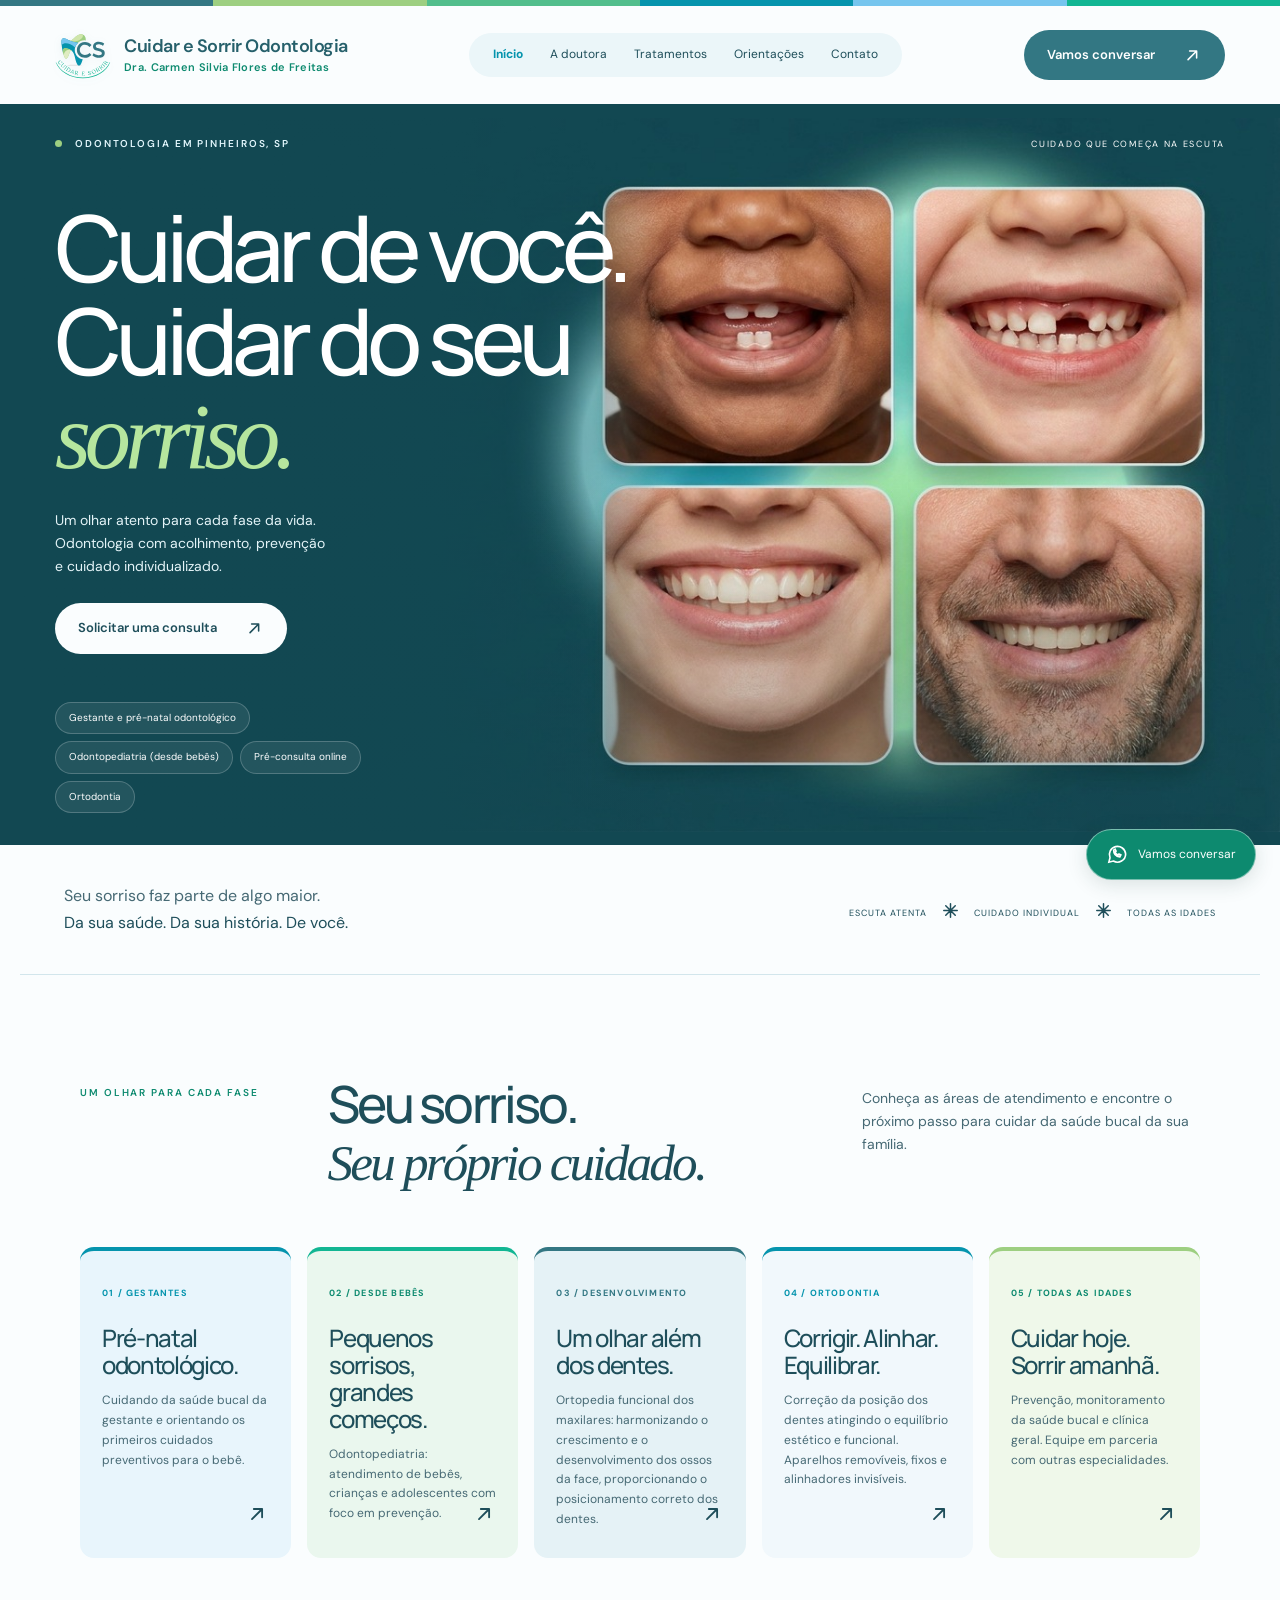
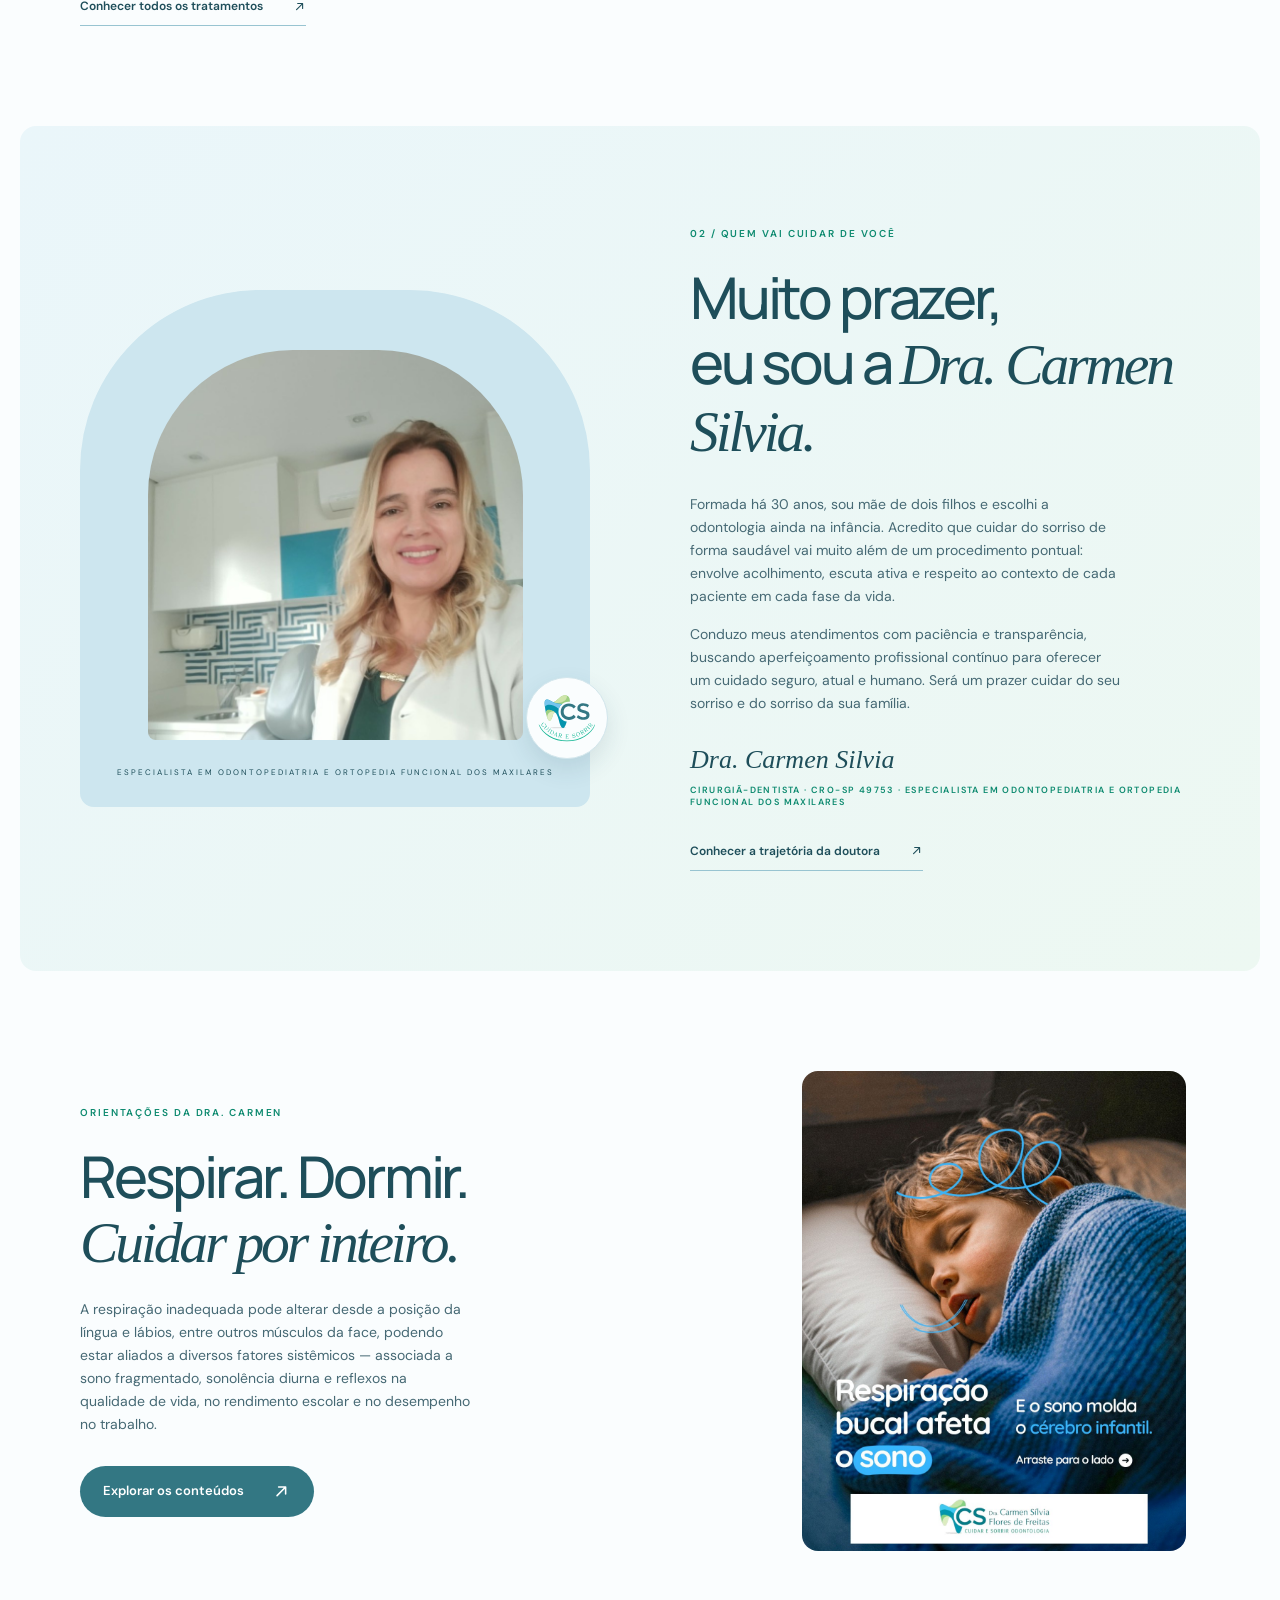
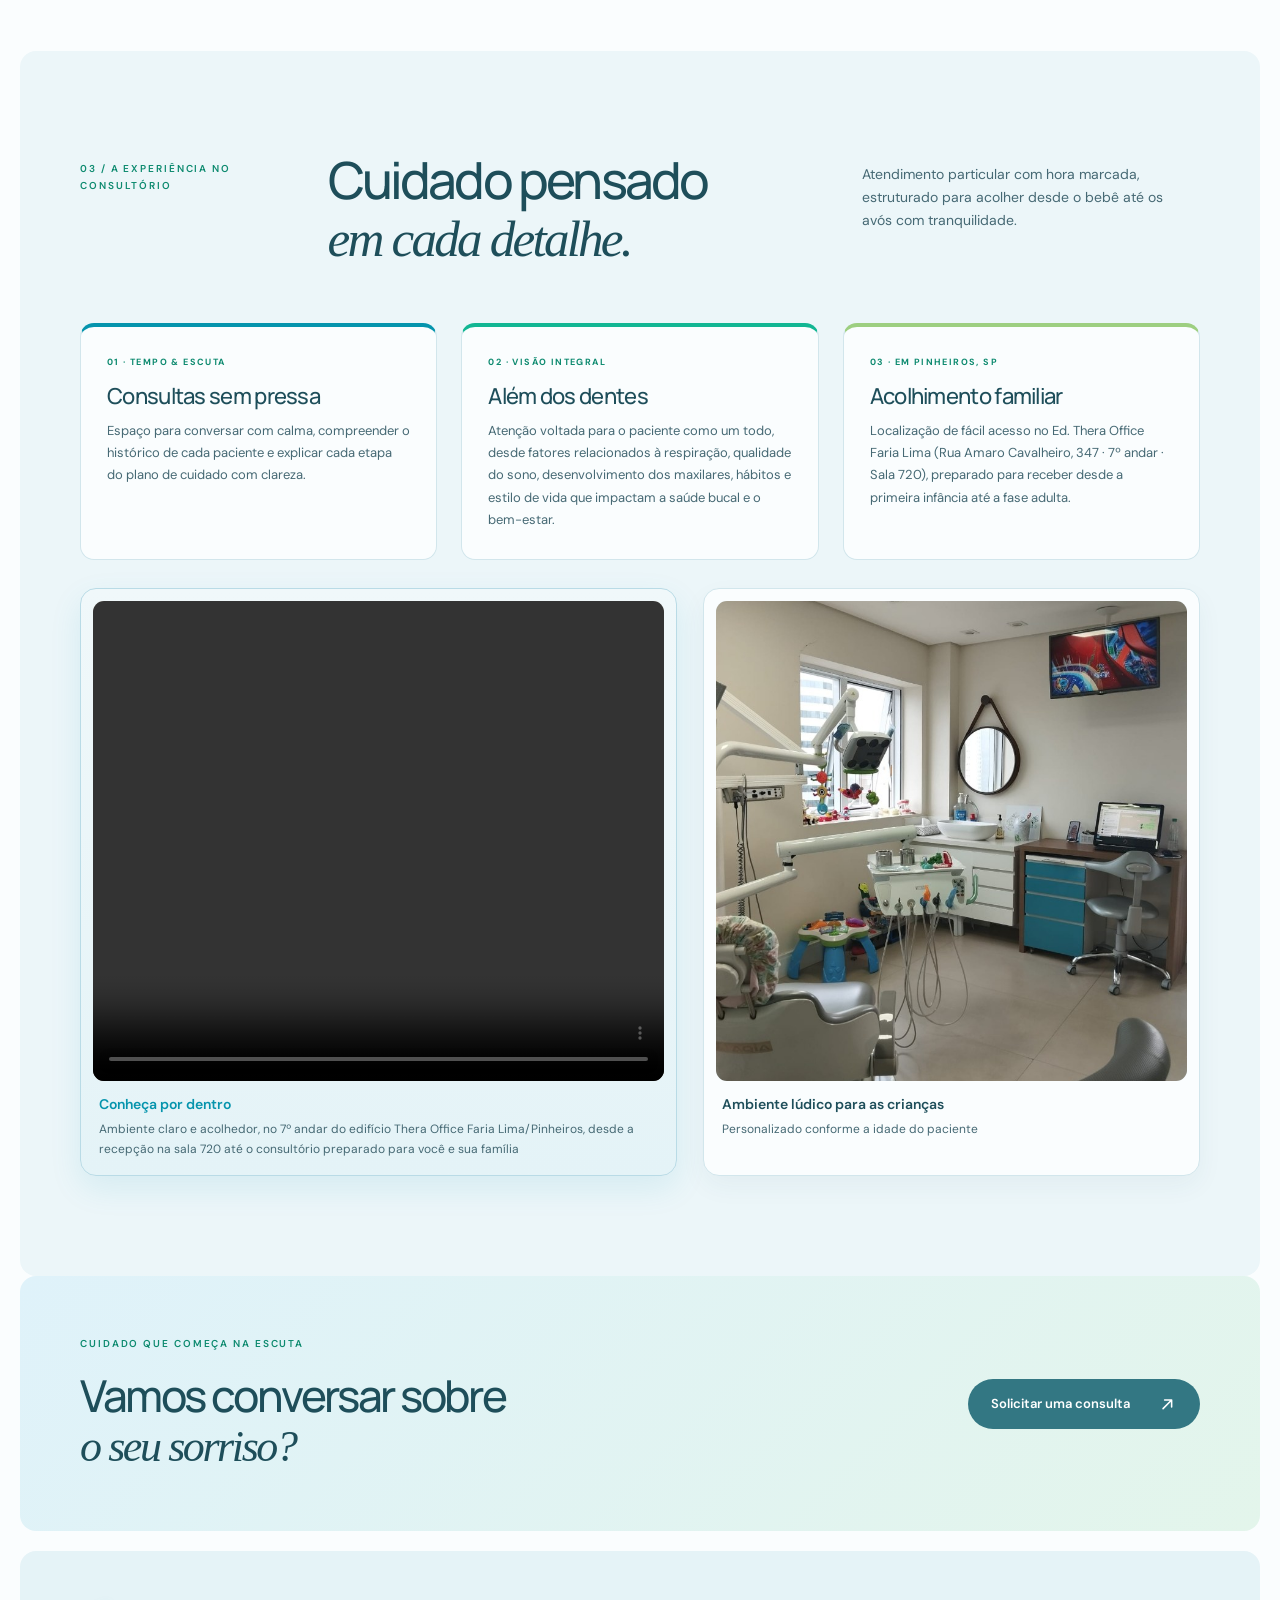
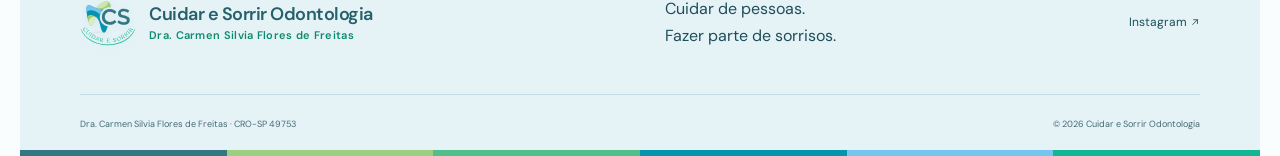
==== commit 7c080237: "pedidos atualizaçoes doutora" ====
--- a/index.html
+++ b/index.html
@@ -7,5 +7,5 @@
 <div class="hero-art" aria-hidden="true"></div>
 <div class="hero-top"><span class="eyebrow"><i></i> ODONTOLOGIA EM PINHEIROS, SP</span><span class="hero-coordinate">CUIDADO QUE COMEÇA NA ESCUTA</span></div>
 <div class="hero-copy"><h1 id="titulo">Cuidar de você.<br>Cuidar do seu<br><em>sorriso.</em></h1><p>Um olhar atento para cada fase da vida. <br>Odontologia com acolhimento, prevenção <br>e cuidado individualizado.</p><a class="button light" href="contato.html#agendar">Solicitar uma consulta <span aria-hidden="true"><svg class="icon-arrow" viewBox="0 0 24 24" fill="none" stroke="currentColor" stroke-width="2" stroke-linecap="round" stroke-linejoin="round" aria-hidden="true"><path d="M6.5 17.5L17.5 6.5M8.5 6.5h9v9"/></svg></span></a></div>
-<div class="hero-bottom"><div class="tags"><a href="contato.html?atendimento=Gestante+e+pr%C3%A9-natal+odontol%C3%B3gico#agendar">Gestante e pré-natal odontológico</a><a href="contato.html?atendimento=Odontopediatria+%28desde+beb%C3%AAs%29#agendar">Odontopediatria (desde bebês)</a><a href="contato.html?atendimento=Pr%C3%A9-consulta+online#agendar">Pré-consulta online</a></div></div>
-</section><div class="intro-strip"><p>Seu sorriso faz parte de algo maior.<br><strong>Da sua saúde. Da sua história. De você.</strong></p><span>ESCUTA ATENTA <b aria-hidden="true"><svg class="icon-asterisk" viewBox="0 0 24 24" fill="none" stroke="currentColor" stroke-width="2.1" stroke-linecap="round" aria-hidden="true"><path d="M12 2.5v19M2.5 12h19M5.3 5.3l13.4 13.4M18.7 5.3L5.3 18.7"/></svg></b> CUIDADO INDIVIDUAL <b aria-hidden="true"><svg class="icon-asterisk" viewBox="0 0 24 24" fill="none" stroke="currentColor" stroke-width="2.1" stroke-linecap="round" aria-hidden="true"><path d="M12 2.5v19M2.5 12h19M5.3 5.3l13.4 13.4M18.7 5.3L5.3 18.7"/></svg></b> TODAS AS IDADES</span></div><section class="section home-care"><div class="section-heading"><span class="eyebrow dark">UM OLHAR PARA CADA FASE</span><h2>Seu sorriso.<br><em>Seu próprio cuidado.</em></h2><p>Conheça as áreas de atendimento e encontre o próximo passo para cuidar da saúde bucal da sua família.</p></div><div class="home-care-grid"><a href="tratamentos.html#pre-natal"><span>01 / GESTANTES</span><h3>Pré-natal<br>odontológico.</h3><p>Cuidando da saúde bucal da gestante e orientando os primeiros cuidados preventivos para o bebê.</p><b aria-hidden="true"><svg class="icon-arrow" viewBox="0 0 24 24" fill="none" stroke="currentColor" stroke-width="2" stroke-linecap="round" stroke-linejoin="round" aria-hidden="true"><path d="M6.5 17.5L17.5 6.5M8.5 6.5h9v9"/></svg></b></a><a href="tratamentos.html#infantil"><span>02 / DESDE BEBÊS</span><h3>Pequenos sorrisos,<br>grandes começos.</h3><p>Odontopediatria: acompanhamento de bebês, crianças e adolescentes com foco em prevenção.</p><b aria-hidden="true"><svg class="icon-arrow" viewBox="0 0 24 24" fill="none" stroke="currentColor" stroke-width="2" stroke-linecap="round" stroke-linejoin="round" aria-hidden="true"><path d="M6.5 17.5L17.5 6.5M8.5 6.5h9v9"/></svg></b></a><a href="tratamentos.html#ortopedia"><span>03 / DESENVOLVIMENTO</span><h3>Um olhar além<br>dos dentes.</h3><p>Ortopedia funcional dos maxilares e ortodontia: aparelhos removíveis, fixos e alinhadores invisíveis.</p><b aria-hidden="true"><svg class="icon-arrow" viewBox="0 0 24 24" fill="none" stroke="currentColor" stroke-width="2" stroke-linecap="round" stroke-linejoin="round" aria-hidden="true"><path d="M6.5 17.5L17.5 6.5M8.5 6.5h9v9"/></svg></b></a><a href="tratamentos.html#prevencao"><span>04 / TODAS AS IDADES</span><h3>Cuidar hoje.<br>Sorrir amanhã.</h3><p>Prevenção, monitoramento da saúde bucal e clínica geral. Equipe em parceria com outras especialidades.</p><b aria-hidden="true"><svg class="icon-arrow" viewBox="0 0 24 24" fill="none" stroke="currentColor" stroke-width="2" stroke-linecap="round" stroke-linejoin="round" aria-hidden="true"><path d="M6.5 17.5L17.5 6.5M8.5 6.5h9v9"/></svg></b></a></div><a class="text-link" href="tratamentos.html">Conhecer todos os tratamentos <svg class="icon-arrow" viewBox="0 0 24 24" fill="none" stroke="currentColor" stroke-width="2" stroke-linecap="round" stroke-linejoin="round" aria-hidden="true"><path d="M6.5 17.5L17.5 6.5M8.5 6.5h9v9"/></svg></a></section><section class="about section" id="doutora" aria-labelledby="doutora-titulo"><div class="portrait-wrap"><div class="portrait"><img src="assets/dra-carmen-consultorio.jpg" alt="Dra. Carmen Silvia sorrindo de jaleco branco no consultório Cuidar e Sorrir" loading="lazy" width="759" height="1024"></div><span class="portrait-note">PESSOAS EM PRIMEIRO LUGAR. SEMPRE.</span><span class="portrait-flower" aria-hidden="true"><img src="assets/logo-marca.svg" alt="" width="48" height="40"></span></div><div class="about-copy"><span class="eyebrow dark">02 / QUEM VAI CUIDAR DE VOCÊ</span><h2 id="doutora-titulo">Prazer, Carmen.<br>Seu cuidado tem<br><em>nome e rosto.</em></h2><p>Sou a Dra. Carmen Silvia Flores de Freitas, cirurgiã-dentista e especialista em Odontopediatria e Ortopedia Funcional dos Maxilares à frente da Cuidar e Sorrir Odontologia, em Pinheiros, São Paulo.</p><p>Acredito em um atendimento que começa por ouvir. Entender suas dúvidas e explicar cada etapa são partes importantes de construir, juntos, o seu plano de cuidado.</p><div class="signature">Dra. Carmen Silvia<small>CIRURGIÃ-DENTISTA · CRO-SP 49753 · ODONTOPEDIATRIA E ORTOPEDIA FUNCIONAL DOS MAXILARES</small></div><a class="text-link" href="contato.html#agendar">Quero conhecer o atendimento <span aria-hidden="true"><svg class="icon-arrow" viewBox="0 0 24 24" fill="none" stroke="currentColor" stroke-width="2" stroke-linecap="round" stroke-linejoin="round" aria-hidden="true"><path d="M6.5 17.5L17.5 6.5M8.5 6.5h9v9"/></svg></span></a></div></section><section class="section home-education"><div><span class="eyebrow dark">ORIENTAÇÕES DA DRA. CARMEN</span><h2>Respirar. Dormir.<br><em>Cuidar por inteiro.</em></h2><p>A respiração inadequada pode alterar desde a posição da língua e lábios, entre outros músculos da face, podendo estar aliados a diversos fatores sistêmicos — associada a sono fragmentado, sonolência diurna e reflexos na qualidade de vida, no rendimento escolar e no desempenho no trabalho.</p><a class="button" href="orientacoes.html">Explorar os conteúdos <span aria-hidden="true"><svg class="icon-arrow" viewBox="0 0 24 24" fill="none" stroke="currentColor" stroke-width="2" stroke-linecap="round" stroke-linejoin="round" aria-hidden="true"><path d="M6.5 17.5L17.5 6.5M8.5 6.5h9v9"/></svg></span></a></div><a href="orientacoes.html" aria-label="Explorar publicações sobre respiração e sono"><img src="assets/respiracao-e-sono.jpg" alt="Publicação da Dra. Carmen sobre respiração bucal e sono" width="1080" height="1350" loading="lazy"></a></section><section class="section trust-strip" aria-labelledby="experiencia-titulo"><div class="section-heading"><span class="eyebrow dark">03 / A EXPERIÊNCIA NO CONSULTÓRIO</span><h2 id="experiencia-titulo">Cuidado pensado<br><em>em cada detalhe.</em></h2><p>Atendimento particular com hora marcada em Pinheiros, estruturado para acolher crianças, jovens e adultos com tranquilidade.</p></div><div class="trust-grid"><div class="trust-card"><span>01 · TEMPO & ESCUTA</span><h3>Consultas sem pressa</h3><p>Espaço para conversar com calma, compreender o histórico de cada paciente e explicar cada etapa do plano de cuidado com clareza.</p></div><div class="trust-card"><span>02 · VISÃO INTEGRAL</span><h3>Além dos dentes</h3><p>Atenção integrada à respiração, qualidade do sono, desenvolvimento dos maxilares e hábitos que impactam a saúde bucal e o bem-estar.</p></div><div class="trust-card"><span>03 · EM PINHEIROS, SP</span><h3>Acolhimento familiar</h3><p>Localização de fácil acesso no Ed. Thera Office Faria Lima (Rua Amaro Cavalheiro, 347 · 7º andar · Sala 720), preparado para receber desde a primeira infância até a fase adulta.</p></div></div><div class="clinic-gallery"><figure class="doctor-photo-card"><img src="assets/consultorio-espaco.jpg" alt="Espaço interno do consultório Cuidar e Sorrir Odontologia em Pinheiros, com iluminação natural e cantinho infantil" width="1024" height="770" loading="lazy"><figcaption><strong>O consultório em Pinheiros</strong><span>Ambiente claro e acolhedor no 7º andar do Ed. Thera Office Faria Lima</span></figcaption></figure><figure class="doctor-photo-card"><img src="assets/consultorio-atendimento.jpg" alt="Sala de atendimento da Cuidar e Sorrir Odontologia preparada para crianças e adultos, com TV e espaço lúdico" width="770" height="1024" loading="lazy"><figcaption><strong>Pensado para crianças e adultos</strong><span>Espaço lúdico e tranquilo para tornar cada consulta mais leve</span></figcaption></figure><figure class="doctor-photo-card video-card"><video src="assets/video-consultorio.mp4" autoplay muted loop playsinline controls preload="metadata" width="720" height="1280" aria-label="Vídeo apresentando a recepção e o consultório da Cuidar e Sorrir Odontologia na Sala 720 do Ed. Thera Office Faria Lima"></video><figcaption><strong>Conheça por dentro</strong><span>Da recepção na Sala 720 ao espaço preparado para você e sua família</span></figcaption></figure></div></section><section class="page-cta"><div><span class="eyebrow dark">CUIDADO QUE COMEÇA NA ESCUTA</span><h2>Vamos conversar sobre<br><em>o seu sorriso?</em></h2></div><a class="button" href="contato.html#agendar">Solicitar uma consulta <span aria-hidden="true"><svg class="icon-arrow" viewBox="0 0 24 24" fill="none" stroke="currentColor" stroke-width="2" stroke-linecap="round" stroke-linejoin="round" aria-hidden="true"><path d="M6.5 17.5L17.5 6.5M8.5 6.5h9v9"/></svg></span></a></section></main><footer><div class="footer-top"><a class="brand" href="index.html"><img class="brand-logo" src="assets/logo-marca.svg" alt="" width="56" height="47" aria-hidden="true"><span>Cuidar e Sorrir Odontologia<small>Dra. Carmen Silvia Flores de Freitas</small></span></a><p>Cuidar de pessoas.<br>Fazer parte de sorrisos.</p><a href="https://www.instagram.com/dracarmensilvia/" target="_blank" rel="noopener noreferrer">Instagram <svg class="icon-arrow" viewBox="0 0 24 24" fill="none" stroke="currentColor" stroke-width="2" stroke-linecap="round" stroke-linejoin="round" aria-hidden="true"><path d="M6.5 17.5L17.5 6.5M8.5 6.5h9v9"/></svg></a></div><div class="footer-bottom"><span>Dra. Carmen Silvia Flores de Freitas · CRO-SP 49753</span><span>© <span id="year">2026</span> Cuidar e Sorrir Odontologia</span></div></footer></div><a class="floating" href="contato.html#agendar" aria-label="Solicitar consulta pelo formulário"><svg width="23" height="23" viewBox="0 0 24 24" fill="none" stroke="currentColor" stroke-width="1.7" aria-hidden="true"><path d="M20.5 11.5a8.5 8.5 0 0 1-12.8 7.3L3 20l1.2-4.6A8.5 8.5 0 1 1 20.5 11.5Z"/><path d="M8 7.5c0 4 2.5 6.5 6.5 7l1-2-2-1-1 1c-1.5-.7-2.3-1.5-3-3l1-1-1-2-1.5 1Z"/></svg><span>Vamos conversar</span></a></body></html>+<div class="hero-bottom"><div class="tags"><a href="contato.html?atendimento=Gestante+e+pr%C3%A9-natal+odontol%C3%B3gico#agendar">Gestante e pré-natal odontológico</a><a href="contato.html?atendimento=Odontopediatria+%28desde+beb%C3%AAs%29#agendar">Odontopediatria (desde bebês)</a><a href="contato.html?atendimento=Pr%C3%A9-consulta+online#agendar">Pré-consulta online</a><a href="contato.html?atendimento=Ortodontia#agendar">Ortodontia</a></div></div>
+</section><div class="intro-strip"><p>Seu sorriso faz parte de algo maior.<br><strong>Da sua saúde. Da sua história. De você.</strong></p><span>ESCUTA ATENTA <b aria-hidden="true"><svg class="icon-asterisk" viewBox="0 0 24 24" fill="none" stroke="currentColor" stroke-width="2.1" stroke-linecap="round" aria-hidden="true"><path d="M12 2.5v19M2.5 12h19M5.3 5.3l13.4 13.4M18.7 5.3L5.3 18.7"/></svg></b> CUIDADO INDIVIDUAL <b aria-hidden="true"><svg class="icon-asterisk" viewBox="0 0 24 24" fill="none" stroke="currentColor" stroke-width="2.1" stroke-linecap="round" aria-hidden="true"><path d="M12 2.5v19M2.5 12h19M5.3 5.3l13.4 13.4M18.7 5.3L5.3 18.7"/></svg></b> TODAS AS IDADES</span></div><section class="section home-care"><div class="section-heading"><span class="eyebrow dark">UM OLHAR PARA CADA FASE</span><h2>Seu sorriso.<br><em>Seu próprio cuidado.</em></h2><p>Conheça as áreas de atendimento e encontre o próximo passo para cuidar da saúde bucal da sua família.</p></div><div class="home-care-grid"><a href="tratamentos.html#pre-natal"><span>01 / GESTANTES</span><h3>Pré-natal<br>odontológico.</h3><p>Cuidando da saúde bucal da gestante e orientando os primeiros cuidados preventivos para o bebê.</p><b aria-hidden="true"><svg class="icon-arrow" viewBox="0 0 24 24" fill="none" stroke="currentColor" stroke-width="2" stroke-linecap="round" stroke-linejoin="round" aria-hidden="true"><path d="M6.5 17.5L17.5 6.5M8.5 6.5h9v9"/></svg></b></a><a href="tratamentos.html#infantil"><span>02 / DESDE BEBÊS</span><h3>Pequenos sorrisos,<br>grandes começos.</h3><p>Odontopediatria: atendimento de bebês, crianças e adolescentes com foco em prevenção.</p><b aria-hidden="true"><svg class="icon-arrow" viewBox="0 0 24 24" fill="none" stroke="currentColor" stroke-width="2" stroke-linecap="round" stroke-linejoin="round" aria-hidden="true"><path d="M6.5 17.5L17.5 6.5M8.5 6.5h9v9"/></svg></b></a><a href="tratamentos.html#ortopedia"><span>03 / DESENVOLVIMENTO</span><h3>Um olhar além<br>dos dentes.</h3><p>Ortopedia funcional dos maxilares: harmonizando o crescimento e o desenvolvimento dos ossos da face, proporcionando o posicionamento correto dos dentes.</p><b aria-hidden="true"><svg class="icon-arrow" viewBox="0 0 24 24" fill="none" stroke="currentColor" stroke-width="2" stroke-linecap="round" stroke-linejoin="round" aria-hidden="true"><path d="M6.5 17.5L17.5 6.5M8.5 6.5h9v9"/></svg></b></a><a href="tratamentos.html#ortodontia"><span>04 / ORTODONTIA</span><h3>Corrigir. Alinhar.<br>Equilibrar.</h3><p>Correção da posição dos dentes atingindo o equilíbrio estético e funcional. Aparelhos removíveis, fixos e alinhadores invisíveis.</p><b aria-hidden="true"><svg class="icon-arrow" viewBox="0 0 24 24" fill="none" stroke="currentColor" stroke-width="2" stroke-linecap="round" stroke-linejoin="round" aria-hidden="true"><path d="M6.5 17.5L17.5 6.5M8.5 6.5h9v9"/></svg></b></a><a href="tratamentos.html#prevencao"><span>05 / TODAS AS IDADES</span><h3>Cuidar hoje.<br>Sorrir amanhã.</h3><p>Prevenção, monitoramento da saúde bucal e clínica geral. Equipe em parceria com outras especialidades.</p><b aria-hidden="true"><svg class="icon-arrow" viewBox="0 0 24 24" fill="none" stroke="currentColor" stroke-width="2" stroke-linecap="round" stroke-linejoin="round" aria-hidden="true"><path d="M6.5 17.5L17.5 6.5M8.5 6.5h9v9"/></svg></b></a></div><a class="text-link" href="tratamentos.html">Conhecer todos os tratamentos <svg class="icon-arrow" viewBox="0 0 24 24" fill="none" stroke="currentColor" stroke-width="2" stroke-linecap="round" stroke-linejoin="round" aria-hidden="true"><path d="M6.5 17.5L17.5 6.5M8.5 6.5h9v9"/></svg></a></section><section class="about section" id="doutora" aria-labelledby="doutora-titulo"><div class="portrait-wrap"><div class="portrait"><img src="assets/dra-carmen-consultorio.jpg" alt="Dra. Carmen Silvia sorrindo de jaleco branco no consultório Cuidar e Sorrir" loading="lazy" width="759" height="1024"></div><span class="portrait-note">ESPECIALISTA EM ODONTOPEDIATRIA E ORTOPEDIA FUNCIONAL DOS MAXILARES</span><span class="portrait-flower" aria-hidden="true"><img src="assets/logo-marca.svg" alt="" width="48" height="40"></span></div><div class="about-copy"><span class="eyebrow dark">02 / QUEM VAI CUIDAR DE VOCÊ</span><h2 id="doutora-titulo">Muito prazer,<br>eu sou a <em>Dra. Carmen Silvia.</em></h2><p>Formada há 30 anos, sou mãe de dois filhos e escolhi a odontologia ainda na infância. Acredito que cuidar do sorriso de forma saudável vai muito além de um procedimento pontual: envolve acolhimento, escuta ativa e respeito ao contexto de cada paciente em cada fase da vida.</p><p>Conduzo meus atendimentos com paciência e transparência, buscando aperfeiçoamento profissional contínuo para oferecer um cuidado seguro, atual e humano. Será um prazer cuidar do seu sorriso e do sorriso da sua família.</p><div class="signature">Dra. Carmen Silvia<small>CIRURGIÃ-DENTISTA · CRO-SP 49753 · ESPECIALISTA EM ODONTOPEDIATRIA E ORTOPEDIA FUNCIONAL DOS MAXILARES</small></div><a class="text-link" href="a-doutora.html">Conhecer a trajetória da doutora <span aria-hidden="true"><svg class="icon-arrow" viewBox="0 0 24 24" fill="none" stroke="currentColor" stroke-width="2" stroke-linecap="round" stroke-linejoin="round" aria-hidden="true"><path d="M6.5 17.5L17.5 6.5M8.5 6.5h9v9"/></svg></span></a></div></section><section class="section home-education"><div><span class="eyebrow dark">ORIENTAÇÕES DA DRA. CARMEN</span><h2>Respirar. Dormir.<br><em>Cuidar por inteiro.</em></h2><p>A respiração inadequada pode alterar desde a posição da língua e lábios, entre outros músculos da face, podendo estar aliados a diversos fatores sistêmicos — associada a sono fragmentado, sonolência diurna e reflexos na qualidade de vida, no rendimento escolar e no desempenho no trabalho.</p><a class="button" href="orientacoes.html">Explorar os conteúdos <span aria-hidden="true"><svg class="icon-arrow" viewBox="0 0 24 24" fill="none" stroke="currentColor" stroke-width="2" stroke-linecap="round" stroke-linejoin="round" aria-hidden="true"><path d="M6.5 17.5L17.5 6.5M8.5 6.5h9v9"/></svg></span></a></div><a href="orientacoes.html" aria-label="Explorar publicações sobre respiração e sono"><img src="assets/respiracao-e-sono.jpg" alt="Publicação da Dra. Carmen sobre respiração bucal e sono" width="1080" height="1350" loading="lazy"></a></section><section class="section trust-strip" aria-labelledby="experiencia-titulo"><div class="section-heading"><span class="eyebrow dark">03 / A EXPERIÊNCIA NO CONSULTÓRIO</span><h2 id="experiencia-titulo">Cuidado pensado<br><em>em cada detalhe.</em></h2><p>Atendimento particular com hora marcada, estruturado para acolher desde o bebê até os avós com tranquilidade.</p></div><div class="trust-grid"><div class="trust-card"><span>01 · TEMPO & ESCUTA</span><h3>Consultas sem pressa</h3><p>Espaço para conversar com calma, compreender o histórico de cada paciente e explicar cada etapa do plano de cuidado com clareza.</p></div><div class="trust-card"><span>02 · VISÃO INTEGRAL</span><h3>Além dos dentes</h3><p>Atenção voltada para o paciente como um todo, desde fatores relacionados à respiração, qualidade do sono, desenvolvimento dos maxilares, hábitos e estilo de vida que impactam a saúde bucal e o bem-estar.</p></div><div class="trust-card"><span>03 · EM PINHEIROS, SP</span><h3>Acolhimento familiar</h3><p>Localização de fácil acesso no Ed. Thera Office Faria Lima (Rua Amaro Cavalheiro, 347 · 7º andar · Sala 720), preparado para receber desde a primeira infância até a fase adulta.</p></div></div><div class="clinic-gallery"><figure class="doctor-photo-card video-card"><video src="assets/video-consultorio.mp4" autoplay muted loop playsinline controls preload="metadata" width="720" height="1280" aria-label="Tour pelo consultório da Cuidar e Sorrir Odontologia na Sala 720 do Ed. Thera Office Faria Lima"></video><figcaption><strong>Conheça por dentro</strong><span>Ambiente claro e acolhedor, no 7º andar do edifício Thera Office Faria Lima/Pinheiros, desde a recepção na sala 720 até o consultório preparado para você e sua família</span></figcaption></figure><figure class="doctor-photo-card"><img src="assets/consultorio-atendimento.jpg" alt="Ambiente lúdico para crianças na Cuidar e Sorrir Odontologia, personalizado conforme a idade do paciente" width="770" height="1024" loading="lazy"><figcaption><strong>Ambiente lúdico para as crianças</strong><span>Personalizado conforme a idade do paciente</span></figcaption></figure></div></section><section class="page-cta"><div><span class="eyebrow dark">CUIDADO QUE COMEÇA NA ESCUTA</span><h2>Vamos conversar sobre<br><em>o seu sorriso?</em></h2></div><a class="button" href="contato.html#agendar">Solicitar uma consulta <span aria-hidden="true"><svg class="icon-arrow" viewBox="0 0 24 24" fill="none" stroke="currentColor" stroke-width="2" stroke-linecap="round" stroke-linejoin="round" aria-hidden="true"><path d="M6.5 17.5L17.5 6.5M8.5 6.5h9v9"/></svg></span></a></section></main><footer><div class="footer-top"><a class="brand" href="index.html"><img class="brand-logo" src="assets/logo-marca.svg" alt="" width="56" height="47" aria-hidden="true"><span>Cuidar e Sorrir Odontologia<small>Dra. Carmen Silvia Flores de Freitas</small></span></a><p>Cuidar de pessoas.<br>Fazer parte de sorrisos.</p><a href="https://www.instagram.com/dracarmensilvia/" target="_blank" rel="noopener noreferrer">Instagram <svg class="icon-arrow" viewBox="0 0 24 24" fill="none" stroke="currentColor" stroke-width="2" stroke-linecap="round" stroke-linejoin="round" aria-hidden="true"><path d="M6.5 17.5L17.5 6.5M8.5 6.5h9v9"/></svg></a></div><div class="footer-bottom"><span>Dra. Carmen Silvia Flores de Freitas · CRO-SP 49753</span><span>© <span id="year">2026</span> Cuidar e Sorrir Odontologia</span></div></footer></div><a class="floating" href="contato.html#agendar" aria-label="Solicitar consulta pelo formulário"><svg width="23" height="23" viewBox="0 0 24 24" fill="none" stroke="currentColor" stroke-width="1.7" aria-hidden="true"><path d="M20.5 11.5a8.5 8.5 0 0 1-12.8 7.3L3 20l1.2-4.6A8.5 8.5 0 1 1 20.5 11.5Z"/><path d="M8 7.5c0 4 2.5 6.5 6.5 7l1-2-2-1-1 1c-1.5-.7-2.3-1.5-3-3l1-1-1-2-1.5 1Z"/></svg><span>Vamos conversar</span></a></body></html>
--- a/blue-theme.css
+++ b/blue-theme.css
@@ -1,4 +1,4 @@
 :root{--ink:#1e4e5a;--muted:#466974;--green:#337783;--ocean:#0594ad;--sky:#75c5ee;--leaf:#9dcf81;--mint:#cfe5ab;--emerald:#12b693;--emerald-dark:#0d8a6f;--lime:#dfecc1;--paper:#fafdfe;--line:#d2e6ec;--card-bar:linear-gradient(90deg,#337783 0% 16.66%,#9dcf81 16.66% 33.33%,#52be8c 33.33% 50%,#0594ad 50% 66.66%,#75c5ee 66.66% 83.33%,#12b693 83.33% 100%)}body{background:#dfeef3}.page{position:relative}.page:before,footer:after{content:'';display:block;height:6px;background:var(--card-bar)}.page:before{margin:0 -20px}footer{position:relative;overflow:hidden;background:#e5f3f7}footer:after{position:absolute;left:0;right:0;bottom:0}.header nav{background:#ebf6f9}.header nav a[aria-current=page]{color:#0594ad;font-weight:700}.header nav a:hover,.text-link:hover{color:var(--emerald-dark)}.button{background:var(--green)}.button:hover{background:var(--emerald-dark)}.brand{gap:13px;color:#26606b;white-space:nowrap}.brand-logo{width:56px;height:47px;object-fit:contain;flex-shrink:0;filter:drop-shadow(0 2px 4px rgba(51,119,131,.08))}.brand small{color:var(--emerald-dark);font-size:11px;font-weight:600;letter-spacing:.3px;margin-top:3px}.hero{background:#124852}.hero-art{background-image:linear-gradient(90deg,#124852 0%,#124852f2 34%,transparent 52%),url('assets/hero-sorrisos.jpg');background-size:cover,contain;background-position:center,right center}.hero:after{background:linear-gradient(transparent,rgba(18,72,82,.3))}.hero h1 em{color:#b6e69e}.hero .eyebrow{color:#e2f6fc}.hero-copy p{color:#e4f4f8}.hero .eyebrow i{background:#9dcf81}.light{background:var(--paper);color:var(--ink)}.light:hover{background:#dfecc1}.dark{color:var(--emerald-dark)}.about{background:linear-gradient(135deg,#eaf6fa 0%,#edf8f2 100%)}.portrait-wrap{background:#cde6ef}.portrait-flower{width:82px;height:82px;right:-18px;bottom:48px;border-radius:50%;background:var(--paper);border:1px solid var(--line);box-shadow:0 10px 24px rgba(30,78,90,.12);display:grid;place-items:center;font-size:0}.portrait-flower img{width:58px;height:auto;object-fit:contain}.big-asterisk{color:#12b693}.signature small{color:var(--emerald-dark);font-weight:600}.journey{background:#e4f4f8}.steps>div{border-color:#a8d0dc}.booking{background:linear-gradient(135deg,#235864 0%,#0594ad 100%)}.booking .eyebrow{color:#dfecc1}.booking h2 em{color:#b6e69e}.booking p,.booking-details small{color:#dcf1f7}form .button{background:var(--emerald-dark)}form .button:hover{background:var(--green)}.service:hover{background:#ecf7fa}.service-label{color:var(--emerald-dark)}.circle{border-color:#a3cad6}.service:hover .circle{background:var(--emerald);border-color:var(--emerald)}.text-link{border-color:#98c4d1}.floating{background:var(--emerald-dark)}.floating:hover{background:#0594ad}.footer-bottom{border-color:#c1dde6}.dialog-header button{background:#e2f2f7}
-.page-banner{padding:75px 60px 85px;background:radial-gradient(ellipse at 95% 0,#cdebf9,transparent 60%),radial-gradient(ellipse at 10% 100%,#dcf3e6,transparent 55%),#edf7fa;border-radius:16px}.page-banner h1{font-size:clamp(45px,6vw,84px);margin:25px 0;max-width:950px}.page-banner h1 em{font-family:Georgia,serif;font-weight:400;color:#0594ad}.page-banner p{max-width:570px;font-size:15px}.page-cta{padding:60px;display:flex;justify-content:space-between;align-items:center;gap:30px;background:linear-gradient(135deg,#dff2fa 0%,#e3f5eb 100%);border-radius:16px;margin-bottom:20px}.page-cta h2{font-size:44px;margin-top:18px}.page-cta .button{flex-shrink:0}.home-care-grid{display:grid;grid-template-columns:repeat(4,1fr);gap:18px;margin-bottom:35px}.home-care-grid>a{background:#e8f5fc;border-top:4px solid #0594ad;border-radius:14px;padding:28px 22px;position:relative;min-height:265px;transition:background .25s,transform .25s,box-shadow .25s}.home-care-grid>a:nth-child(2){background:#eaf7ee;border-top-color:#12b693}.home-care-grid>a:nth-child(3){background:#e5f2f6;border-top-color:#337783}.home-care-grid>a:nth-child(4){background:#eff8ea;border-top-color:#9dcf81}.home-care-grid>a:hover{background:#d7eef9;transform:translateY(-5px);box-shadow:0 14px 28px rgba(30,78,90,.08)}.home-care-grid>a:nth-child(2):hover{background:#d8f1e2}.home-care-grid>a:nth-child(4):hover{background:#e2f3d8}.home-care-grid span{font-size:9px;font-weight:700;letter-spacing:1.2px;color:#0594ad}.home-care-grid>a:nth-child(2) span{color:var(--emerald-dark)}.home-care-grid>a:nth-child(3) span{color:#337783}.home-care-grid>a:nth-child(4) span{color:var(--emerald-dark)}.home-care-grid h3{font-size:26px;margin:24px 0 14px}.home-care-grid p{font-size:12px;max-width:230px}.home-care-grid b{font-weight:400;position:absolute;bottom:23px;right:23px;font-size:26px}.home-education{display:grid;grid-template-columns:1.2fr .8fr;gap:90px;align-items:center}.home-education h2{margin:22px 0}.home-education p{max-width:390px;margin-bottom:30px;font-size:14px}.home-education img{border-radius:16px;max-height:480px;width:auto;margin:auto}.treatment-detail{display:grid;grid-template-columns:.6fr 1.8fr;gap:40px;border-top:1px solid var(--line)}.treatment-detail:nth-of-type(even){background:#eff8fa;border-radius:14px}.treatment-detail h2{max-width:760px;font-size:45px}.treatment-detail p{margin:25px 0;max-width:650px;font-size:14px}.treatment-detail ul{padding:0;list-style:none;display:flex;flex-wrap:wrap;gap:10px;margin:25px 0 32px}.treatment-detail li{padding:8px 14px;border:1px solid #b1dccb;background:#f2faf6;color:#175041;border-radius:30px;font-size:11px;font-weight:500}.reading-note{background:linear-gradient(135deg,#ecf7fb 0%,#edf8f2 100%);border-radius:14px}.reading-note h2{margin:25px 0}.reading-note p{max-width:650px;margin-bottom:25px}.contact-desc{max-width:420px;font-size:14px;margin:0 0 22px}.map-frame{margin-top:28px;border-radius:16px;overflow:hidden;border:1px solid var(--line);background:#eaf5fa;box-shadow:0 10px 30px rgba(30,78,90,.06)}.map-frame iframe{display:block;width:100%;height:270px;border:0}.trust-strip{background:#ecf6f9;border-radius:16px}.trust-grid{display:grid;grid-template-columns:repeat(3,1fr);gap:24px;margin-top:10px}.trust-card{background:var(--paper);border:1px solid var(--line);border-top:4px solid #0594ad;border-radius:14px;padding:28px 26px}.trust-card:nth-child(2){border-top-color:#12b693}.trust-card:nth-child(3){border-top-color:#9dcf81}.trust-card span{display:block;font-size:9px;font-weight:700;letter-spacing:1.4px;color:var(--emerald-dark);margin-bottom:14px}.trust-card h3{font-size:22px;letter-spacing:-.7px;margin-bottom:12px}.trust-card p{font-size:13px;line-height:1.7}.portrait img{width:100%;height:390px;object-fit:cover;object-position:center 18%}.doctor-gallery{display:grid;grid-template-columns:1.3fr 1fr 1fr 269px;gap:20px;margin-top:26px}.clinic-gallery{display:grid;grid-template-columns:1.35fr 1fr 296px;gap:22px;max-width:100%;margin:28px auto 0}.doctor-photo-card{margin:0;background:var(--paper);border:1px solid var(--line);border-radius:16px;padding:12px;box-shadow:0 10px 26px rgba(30,78,90,.05);transition:transform .25s}.doctor-photo-card:hover{transform:translateY(-4px)}.doctor-photo-card img,.doctor-photo-card video{display:block;width:100%;height:432px;object-fit:cover;object-position:center 65%;border-radius:11px;background:#e4f2f7}.doctor-photo-card video{object-fit:contain;object-position:center center;background:#f2ece1}.doctor-gallery .doctor-photo-card:nth-child(3) img{object-position:center 22%}.clinic-gallery .doctor-photo-card img,.clinic-gallery .doctor-photo-card video{height:480px;object-position:center 65%}.clinic-gallery .doctor-photo-card video{object-fit:contain;object-position:center center}.doctor-photo-card figcaption{padding:12px 6px 4px;font-size:12px;color:var(--muted);display:flex;flex-direction:column;gap:4px}.doctor-photo-card figcaption strong{font-size:14px;color:var(--ink);font-weight:600}.contact-photo{margin:0 0 22px;border-radius:16px;overflow:hidden;border:1px solid var(--line);background:var(--paper);padding:10px;box-shadow:0 10px 26px rgba(30,78,90,.05)}.contact-photo img{width:100%;height:auto;aspect-ratio:4/3;object-fit:cover;border-radius:10px}
+.page-banner{padding:75px 60px 85px;background:radial-gradient(ellipse at 95% 0,#cdebf9,transparent 60%),radial-gradient(ellipse at 10% 100%,#dcf3e6,transparent 55%),#edf7fa;border-radius:16px}.page-banner h1{font-size:clamp(45px,6vw,84px);margin:25px 0;max-width:950px}.page-banner h1 em{font-family:Georgia,serif;font-weight:400;color:#0594ad}.page-banner p{max-width:570px;font-size:15px}.page-cta{padding:60px;display:flex;justify-content:space-between;align-items:center;gap:30px;background:linear-gradient(135deg,#dff2fa 0%,#e3f5eb 100%);border-radius:16px;margin-bottom:20px}.page-cta h2{font-size:44px;margin-top:18px}.page-cta .button{flex-shrink:0}.home-care-grid{display:grid;grid-template-columns:repeat(5,1fr);gap:16px;margin-bottom:35px}.home-care-grid>a{background:#e8f5fc;border-top:4px solid #0594ad;border-radius:14px;padding:28px 22px;position:relative;min-height:265px;transition:background .25s,transform .25s,box-shadow .25s}.home-care-grid>a:nth-child(2){background:#eaf7ee;border-top-color:#12b693}.home-care-grid>a:nth-child(3){background:#e5f2f6;border-top-color:#337783}.home-care-grid>a:nth-child(4){background:#f1f8fc;border-top-color:#0594ad}.home-care-grid>a:nth-child(5){background:#eff8ea;border-top-color:#9dcf81}.home-care-grid>a:hover{background:#d7eef9;transform:translateY(-5px);box-shadow:0 14px 28px rgba(30,78,90,.08)}.home-care-grid>a:nth-child(2):hover{background:#d8f1e2}.home-care-grid>a:nth-child(4):hover{background:#ddf0f9}.home-care-grid>a:nth-child(5):hover{background:#e2f3d8}.home-care-grid span{font-size:9px;font-weight:700;letter-spacing:1.2px;color:#0594ad}.home-care-grid>a:nth-child(2) span{color:var(--emerald-dark)}.home-care-grid>a:nth-child(3) span{color:#337783}.home-care-grid>a:nth-child(4) span{color:#0594ad}.home-care-grid>a:nth-child(5) span{color:var(--emerald-dark)}.home-care-grid h3{font-size:24px;margin:22px 0 12px}.home-care-grid p{font-size:12px;max-width:230px}.home-care-grid b{font-weight:400;position:absolute;bottom:23px;right:23px;font-size:26px}.home-education{display:grid;grid-template-columns:1.2fr .8fr;gap:90px;align-items:center}.home-education h2{margin:22px 0}.home-education p{max-width:390px;margin-bottom:30px;font-size:14px}.home-education img{border-radius:16px;max-height:480px;width:auto;margin:auto}.treatment-detail{display:grid;grid-template-columns:.6fr 1.8fr;gap:40px;border-top:1px solid var(--line)}.treatment-detail:nth-of-type(even){background:#eff8fa;border-radius:14px}.treatment-detail h2{max-width:760px;font-size:45px}.treatment-detail p{margin:25px 0;max-width:650px;font-size:14px}.treatment-detail ul{padding:0;list-style:none;display:flex;flex-wrap:wrap;gap:10px;margin:25px 0 32px}.treatment-detail li{padding:8px 14px;border:1px solid #b1dccb;background:#f2faf6;color:#175041;border-radius:30px;font-size:11px;font-weight:500}.reading-note{background:linear-gradient(135deg,#ecf7fb 0%,#edf8f2 100%);border-radius:14px}.reading-note h2{margin:25px 0}.reading-note p{max-width:650px;margin-bottom:25px}.contact-desc{max-width:420px;font-size:14px;margin:0 0 22px}.map-frame{margin-top:28px;border-radius:16px;overflow:hidden;border:1px solid var(--line);background:#eaf5fa;box-shadow:0 10px 30px rgba(30,78,90,.06)}.map-frame iframe{display:block;width:100%;height:270px;border:0}.trust-strip{background:#ecf6f9;border-radius:16px}.trust-grid{display:grid;grid-template-columns:repeat(3,1fr);gap:24px;margin-top:10px}.trust-card{background:var(--paper);border:1px solid var(--line);border-top:4px solid #0594ad;border-radius:14px;padding:28px 26px}.trust-card:nth-child(2){border-top-color:#12b693}.trust-card:nth-child(3){border-top-color:#9dcf81}.trust-card span{display:block;font-size:9px;font-weight:700;letter-spacing:1.4px;color:var(--emerald-dark);margin-bottom:14px}.trust-card h3{font-size:22px;letter-spacing:-.7px;margin-bottom:12px}.trust-card p{font-size:13px;line-height:1.7}.review-stars{color:#f59e0b;font-size:18px;letter-spacing:3px;margin-bottom:12px}.review-author{display:block;margin-top:16px;font-size:11px;font-weight:600;color:var(--emerald-dark)}.portrait img{width:100%;height:390px;object-fit:cover;object-position:center 18%}.doctor-gallery{display:grid;grid-template-columns:1.2fr 1fr 1fr;gap:22px;margin-top:26px}.clinic-gallery{display:grid;grid-template-columns:1.2fr 1fr;gap:26px;max-width:100%;margin:28px auto 0}.clinic-gallery .video-card{background:linear-gradient(180deg,#f0f8fa 0%,#e4f3f7 100%);border-color:#b9dbe6;box-shadow:0 12px 32px rgba(5,148,173,.1)}.clinic-gallery .video-card figcaption strong{color:#0594ad}.doctor-photo-card{margin:0;background:var(--paper);border:1px solid var(--line);border-radius:16px;padding:12px;box-shadow:0 10px 26px rgba(30,78,90,.05);transition:transform .25s}.doctor-photo-card:hover{transform:translateY(-4px)}.doctor-photo-card img,.doctor-photo-card video{display:block;width:100%;height:432px;object-fit:cover;object-position:center 65%;border-radius:11px;background:#e4f2f7}.doctor-photo-card video{object-fit:contain;object-position:center center;background:#f2ece1}.doctor-gallery .doctor-photo-card:nth-child(3) img{object-position:center 22%}.clinic-gallery .doctor-photo-card img,.clinic-gallery .doctor-photo-card video{height:480px;object-position:center 65%}.clinic-gallery .doctor-photo-card video{object-fit:contain;object-position:center center}.doctor-photo-card figcaption{padding:12px 6px 4px;font-size:12px;color:var(--muted);display:flex;flex-direction:column;gap:4px}.doctor-photo-card figcaption strong{font-size:14px;color:var(--ink);font-weight:600}.contact-photo{margin:0 0 22px;border-radius:16px;overflow:hidden;border:1px solid var(--line);background:var(--paper);padding:10px;box-shadow:0 10px 26px rgba(30,78,90,.05)}.contact-photo img{width:100%;height:auto;aspect-ratio:4/3;object-fit:cover;border-radius:10px}
 .reveal{opacity:0;transform:translateY(22px);transition:opacity .7s ease,transform .7s cubic-bezier(.2,.65,.3,1)}.reveal.is-visible{opacity:1;transform:none}.publications .publication:nth-child(even),.steps>div:nth-child(2),.home-care-grid>a:nth-child(2){transition-delay:.09s}.steps>div:nth-child(3),.home-care-grid>a:nth-child(3){transition-delay:.16s}.hero-copy{animation:hero-enter .9s ease both}.hero-top,.hero-bottom{animation:hero-enter 1s .12s ease both}.button span,.circle{transition:transform .25s}.button:hover span,.service:hover .circle{transform:translate(2px,-2px)}@keyframes hero-enter{from{opacity:0;transform:translateY(16px)}to{opacity:1;transform:translateY(0)}}
 @media(max-width:1100px){.home-care-grid{grid-template-columns:repeat(2,1fr)}.home-education{gap:40px}.page-banner,.page-cta{padding:60px 35px}.header nav{gap:13px;font-size:11px}.header-cta{padding:14px 18px;gap:12px}}@media(max-width:760px){.brand-logo{width:46px;height:39px}.brand small{font-size:9.5px;letter-spacing:.2px}.portrait-flower{width:68px;height:68px;right:4px;bottom:38px}.portrait-flower img{width:48px}.hero-art{background-image:linear-gradient(90deg,#124852ef,#12485290 60%,#12485230),url('assets/sorrisos-idades.jpg')}.page-banner{padding:48px 20px}.page-banner h1{font-size:45px;letter-spacing:-2.7px}.page-banner p{font-size:13px}.page-cta{padding:40px 20px;display:block}.page-cta h2{font-size:35px}.page-cta .button{margin-top:28px}.home-care-grid{grid-template-columns:1fr;gap:14px}.home-care-grid>a{min-height:220px;padding:25px}.home-care-grid h3{margin:20px 0 15px}.home-education{grid-template-columns:1fr;gap:35px}.home-education img{max-height:none;width:100%;max-width:340px}.home-education h2{font-size:42px}.treatment-detail{grid-template-columns:1fr;gap:24px}.treatment-detail h2{font-size:35px}.treatment-detail ul{gap:8px}.header nav{font-size:15px}.reading-note h2{font-size:40px}.trust-grid{grid-template-columns:1fr;gap:14px}.doctor-gallery,.clinic-gallery{grid-template-columns:1fr;gap:16px;max-width:440px;margin:18px auto 0}.clinic-gallery .doctor-photo-card img{height:auto;max-height:420px}.doctor-photo-card video,.clinic-gallery .doctor-photo-card video{height:auto;max-height:520px;aspect-ratio:9/16;object-fit:contain}.map-frame iframe{height:230px}}@media(prefers-reduced-motion:reduce){.reveal{opacity:1;transform:none}*,*:before,*:after{animation:none!important;transition:none!important}}
--- a/mobile.css
+++ b/mobile.css
@@ -124,7 +124,7 @@
   dialog{max-width:calc(100vw - 24px);width:440px;max-height:calc(100dvh - 32px);padding:12px;overflow:auto}
   .dialog-header{gap:10px}.dialog-header h2{font-size:15px;line-height:1.4}
   .dialog-header button{min-width:44px;min-height:44px}
-  #dialog-image{width:100%;height:auto;max-height:none;aspect-ratio:4/5;object-fit:contain}
+  #dialog-image,#dialog-video{width:100%;height:auto;max-height:72dvh;aspect-ratio:auto;object-fit:contain}
   dialog>a{font-size:13px;min-height:44px;padding:14px 0 0}
 }
 @media(min-width:761px) and (max-width:980px){
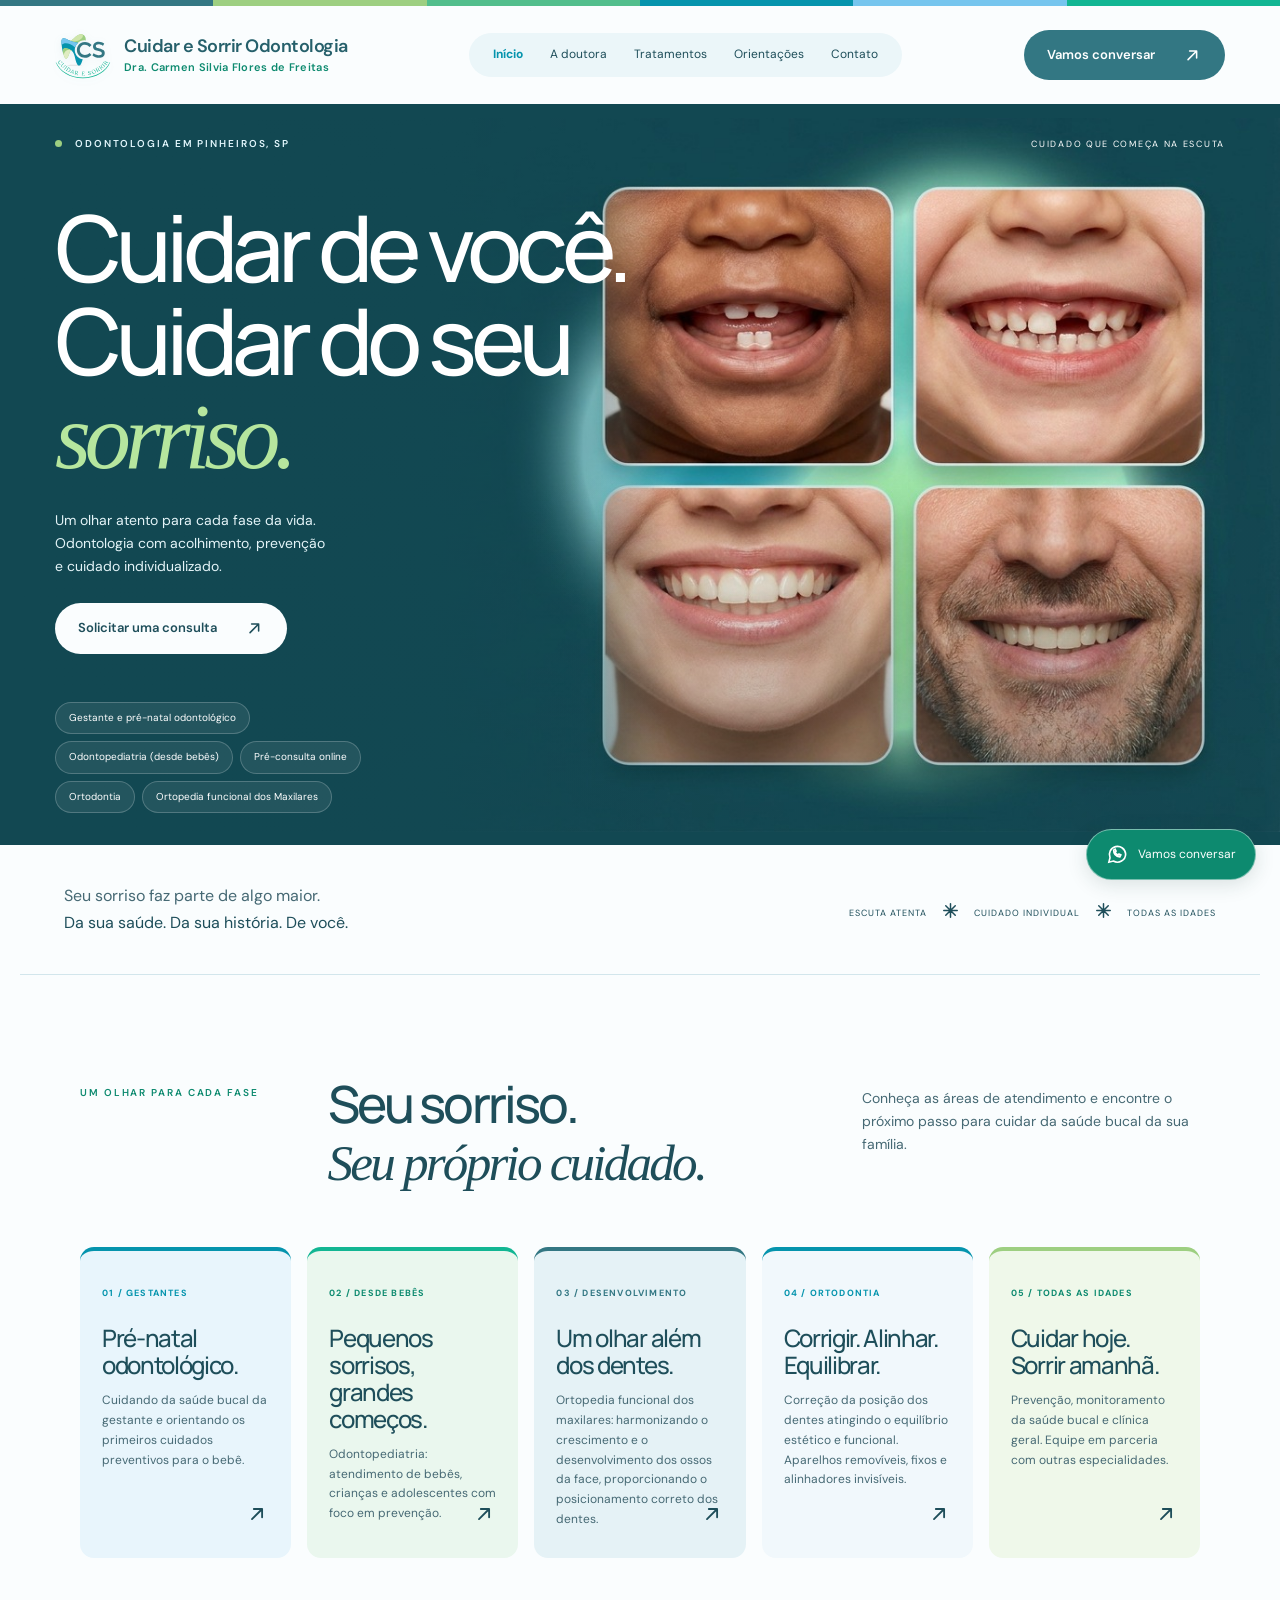
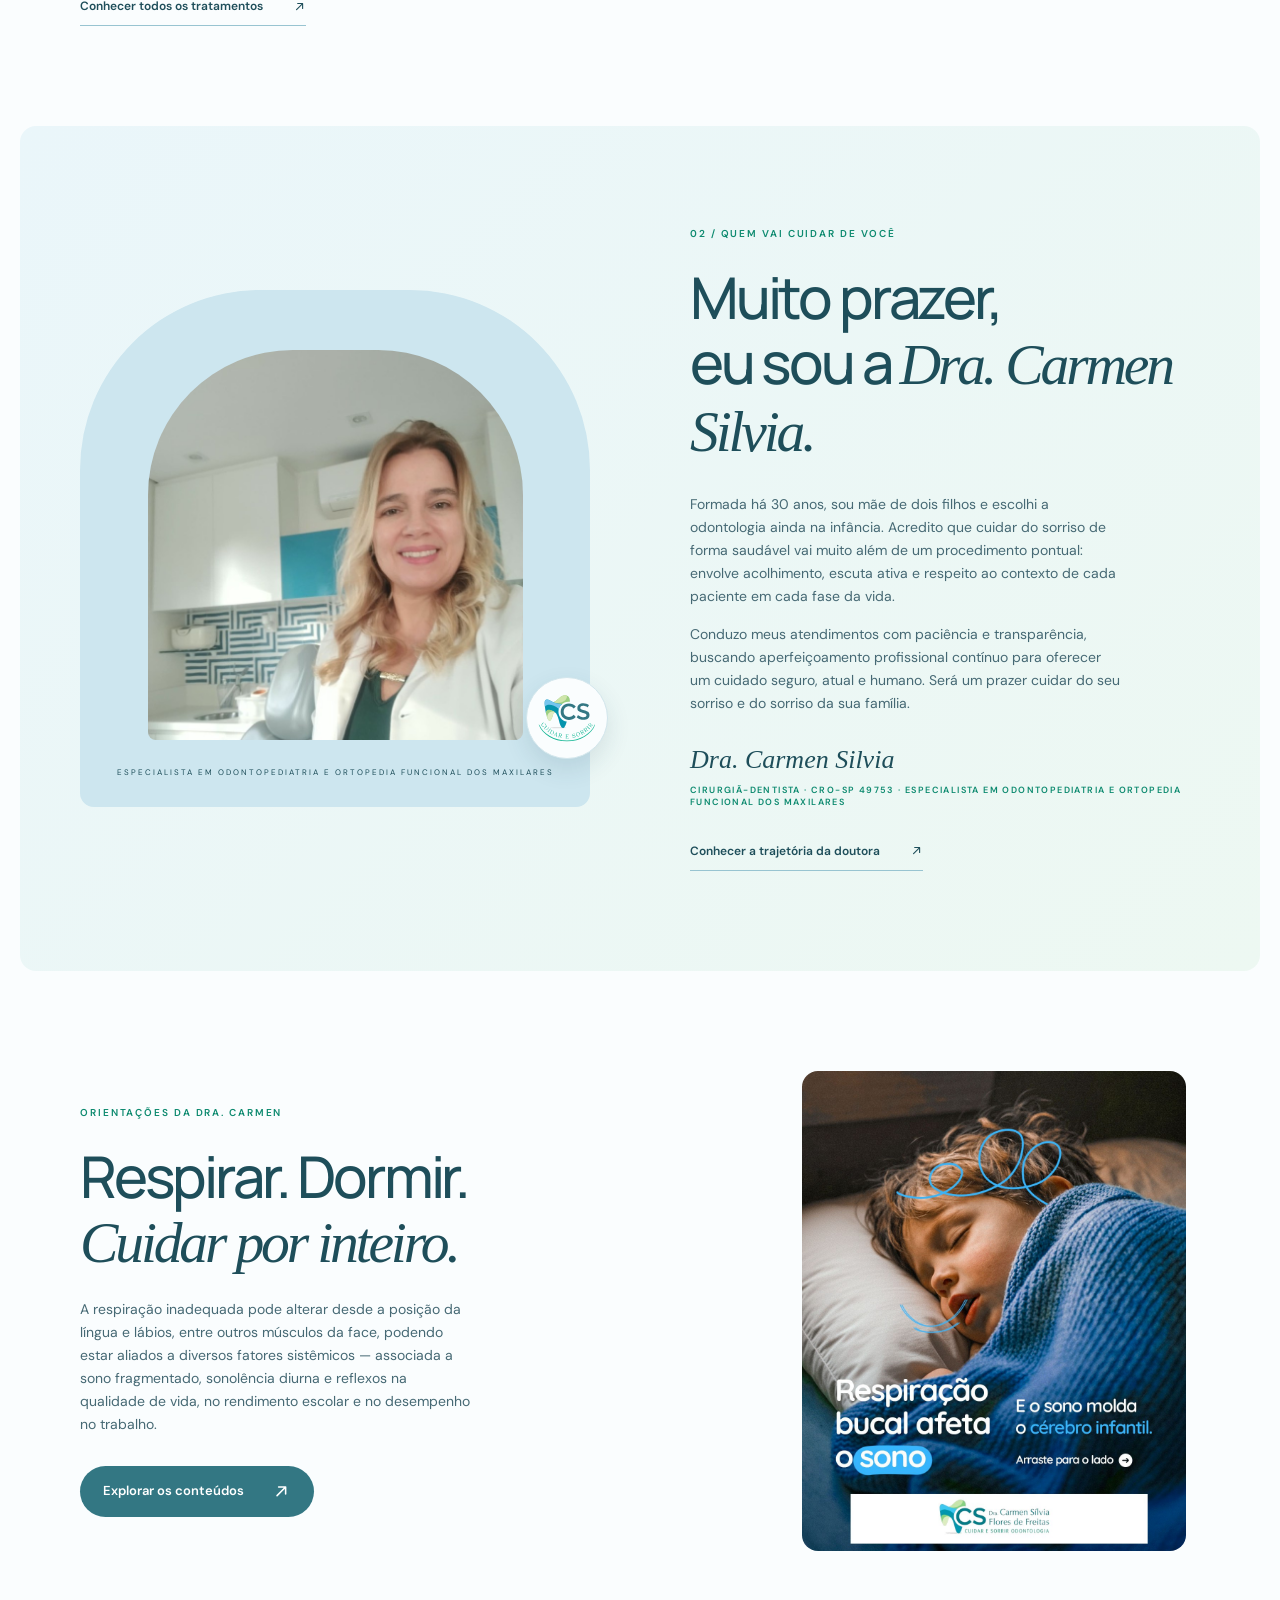
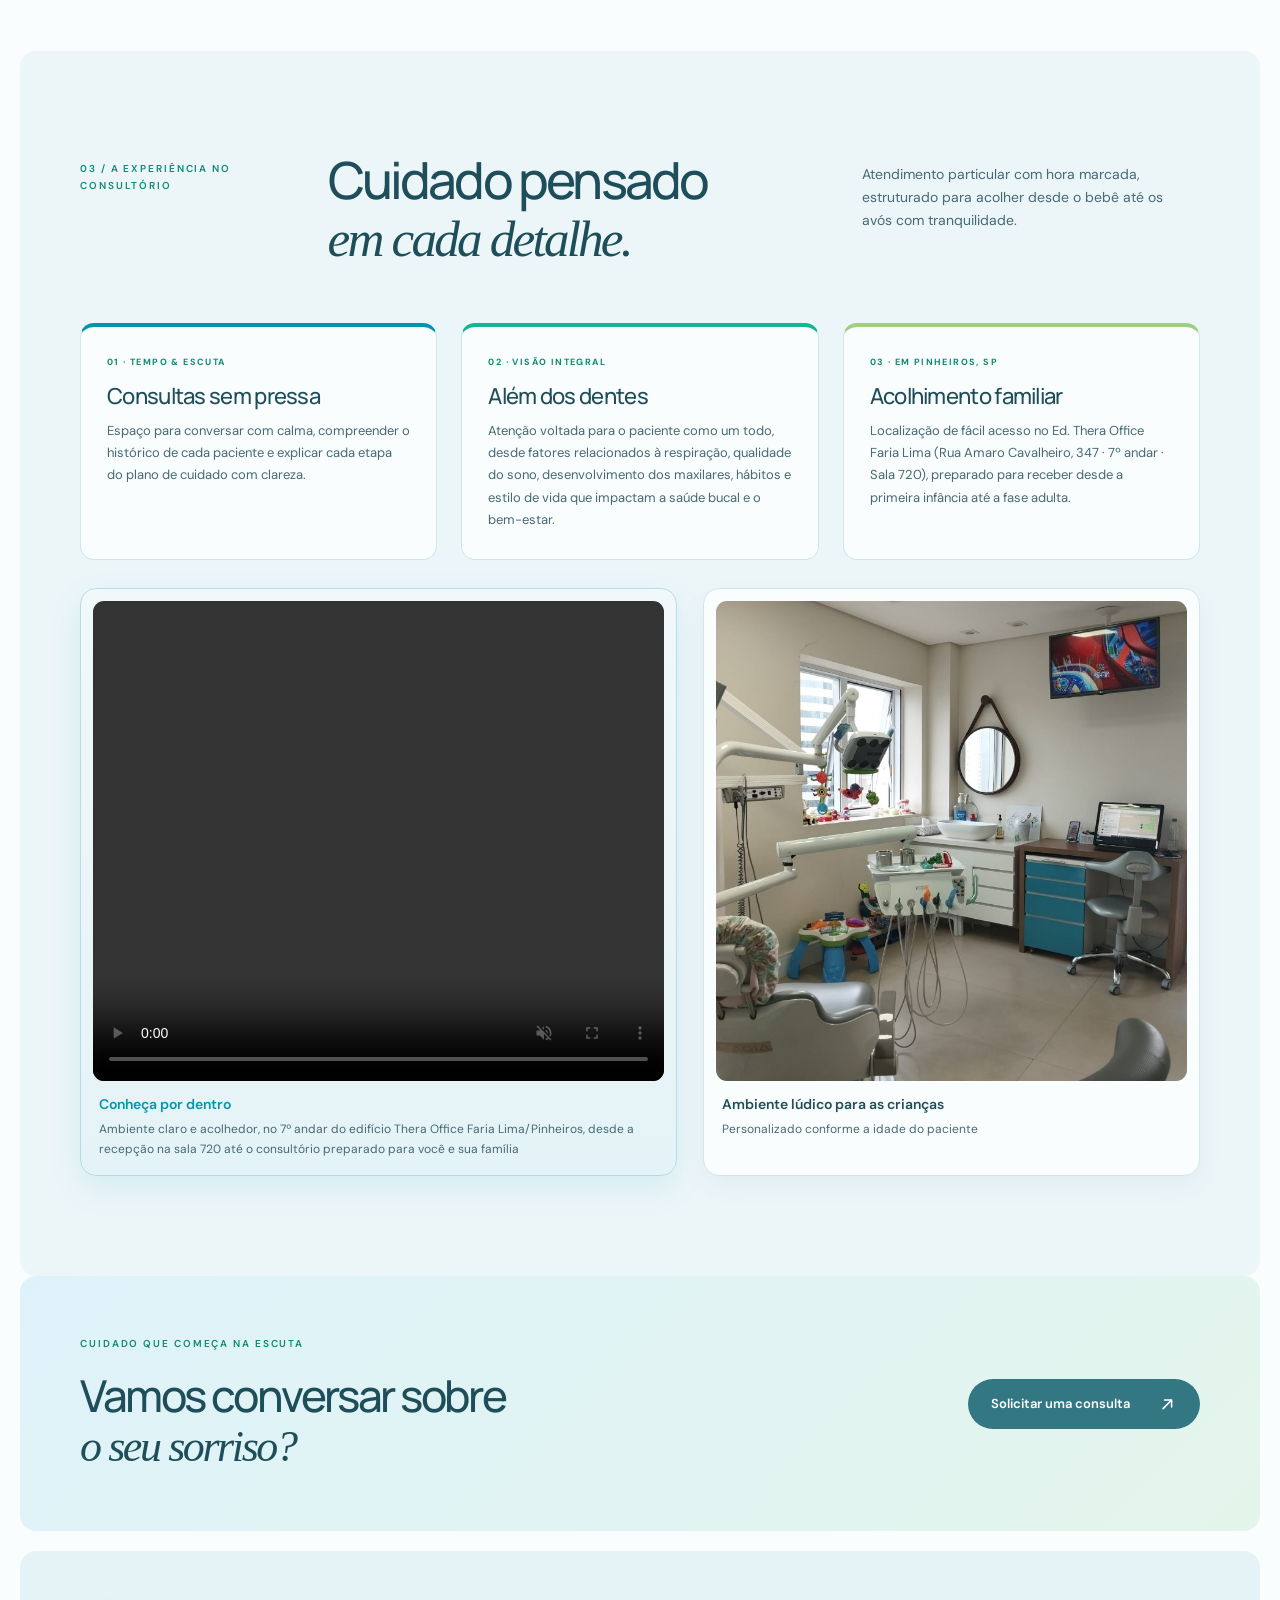
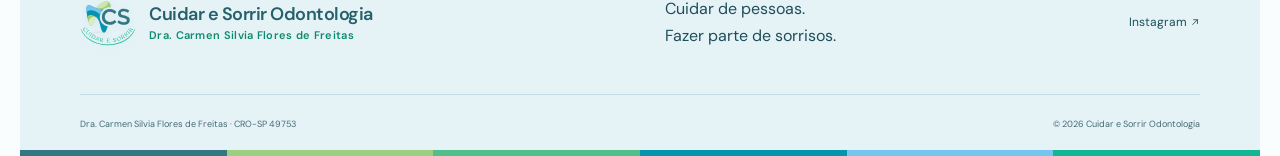
==== commit cbf99c74: "ortopedia funcional dos maximlares" ====
--- a/index.html
+++ b/index.html
@@ -7,5 +7,5 @@
 <div class="hero-art" aria-hidden="true"></div>
 <div class="hero-top"><span class="eyebrow"><i></i> ODONTOLOGIA EM PINHEIROS, SP</span><span class="hero-coordinate">CUIDADO QUE COMEÇA NA ESCUTA</span></div>
 <div class="hero-copy"><h1 id="titulo">Cuidar de você.<br>Cuidar do seu<br><em>sorriso.</em></h1><p>Um olhar atento para cada fase da vida. <br>Odontologia com acolhimento, prevenção <br>e cuidado individualizado.</p><a class="button light" href="contato.html#agendar">Solicitar uma consulta <span aria-hidden="true"><svg class="icon-arrow" viewBox="0 0 24 24" fill="none" stroke="currentColor" stroke-width="2" stroke-linecap="round" stroke-linejoin="round" aria-hidden="true"><path d="M6.5 17.5L17.5 6.5M8.5 6.5h9v9"/></svg></span></a></div>
-<div class="hero-bottom"><div class="tags"><a href="contato.html?atendimento=Gestante+e+pr%C3%A9-natal+odontol%C3%B3gico#agendar">Gestante e pré-natal odontológico</a><a href="contato.html?atendimento=Odontopediatria+%28desde+beb%C3%AAs%29#agendar">Odontopediatria (desde bebês)</a><a href="contato.html?atendimento=Pr%C3%A9-consulta+online#agendar">Pré-consulta online</a><a href="contato.html?atendimento=Ortodontia#agendar">Ortodontia</a></div></div>
+<div class="hero-bottom"><div class="tags"><a href="contato.html?atendimento=Gestante+e+pr%C3%A9-natal+odontol%C3%B3gico#agendar">Gestante e pré-natal odontológico</a><a href="contato.html?atendimento=Odontopediatria+%28desde+beb%C3%AAs%29#agendar">Odontopediatria (desde bebês)</a><a href="contato.html?atendimento=Pr%C3%A9-consulta+online#agendar">Pré-consulta online</a><a href="contato.html?atendimento=Ortodontia#agendar">Ortodontia</a><a href="contato.html?atendimento=Ortopedia+funcional+dos+maxilares#agendar">Ortopedia funcional dos Maxilares</a></div></div>
 </section><div class="intro-strip"><p>Seu sorriso faz parte de algo maior.<br><strong>Da sua saúde. Da sua história. De você.</strong></p><span>ESCUTA ATENTA <b aria-hidden="true"><svg class="icon-asterisk" viewBox="0 0 24 24" fill="none" stroke="currentColor" stroke-width="2.1" stroke-linecap="round" aria-hidden="true"><path d="M12 2.5v19M2.5 12h19M5.3 5.3l13.4 13.4M18.7 5.3L5.3 18.7"/></svg></b> CUIDADO INDIVIDUAL <b aria-hidden="true"><svg class="icon-asterisk" viewBox="0 0 24 24" fill="none" stroke="currentColor" stroke-width="2.1" stroke-linecap="round" aria-hidden="true"><path d="M12 2.5v19M2.5 12h19M5.3 5.3l13.4 13.4M18.7 5.3L5.3 18.7"/></svg></b> TODAS AS IDADES</span></div><section class="section home-care"><div class="section-heading"><span class="eyebrow dark">UM OLHAR PARA CADA FASE</span><h2>Seu sorriso.<br><em>Seu próprio cuidado.</em></h2><p>Conheça as áreas de atendimento e encontre o próximo passo para cuidar da saúde bucal da sua família.</p></div><div class="home-care-grid"><a href="tratamentos.html#pre-natal"><span>01 / GESTANTES</span><h3>Pré-natal<br>odontológico.</h3><p>Cuidando da saúde bucal da gestante e orientando os primeiros cuidados preventivos para o bebê.</p><b aria-hidden="true"><svg class="icon-arrow" viewBox="0 0 24 24" fill="none" stroke="currentColor" stroke-width="2" stroke-linecap="round" stroke-linejoin="round" aria-hidden="true"><path d="M6.5 17.5L17.5 6.5M8.5 6.5h9v9"/></svg></b></a><a href="tratamentos.html#infantil"><span>02 / DESDE BEBÊS</span><h3>Pequenos sorrisos,<br>grandes começos.</h3><p>Odontopediatria: atendimento de bebês, crianças e adolescentes com foco em prevenção.</p><b aria-hidden="true"><svg class="icon-arrow" viewBox="0 0 24 24" fill="none" stroke="currentColor" stroke-width="2" stroke-linecap="round" stroke-linejoin="round" aria-hidden="true"><path d="M6.5 17.5L17.5 6.5M8.5 6.5h9v9"/></svg></b></a><a href="tratamentos.html#ortopedia"><span>03 / DESENVOLVIMENTO</span><h3>Um olhar além<br>dos dentes.</h3><p>Ortopedia funcional dos maxilares: harmonizando o crescimento e o desenvolvimento dos ossos da face, proporcionando o posicionamento correto dos dentes.</p><b aria-hidden="true"><svg class="icon-arrow" viewBox="0 0 24 24" fill="none" stroke="currentColor" stroke-width="2" stroke-linecap="round" stroke-linejoin="round" aria-hidden="true"><path d="M6.5 17.5L17.5 6.5M8.5 6.5h9v9"/></svg></b></a><a href="tratamentos.html#ortodontia"><span>04 / ORTODONTIA</span><h3>Corrigir. Alinhar.<br>Equilibrar.</h3><p>Correção da posição dos dentes atingindo o equilíbrio estético e funcional. Aparelhos removíveis, fixos e alinhadores invisíveis.</p><b aria-hidden="true"><svg class="icon-arrow" viewBox="0 0 24 24" fill="none" stroke="currentColor" stroke-width="2" stroke-linecap="round" stroke-linejoin="round" aria-hidden="true"><path d="M6.5 17.5L17.5 6.5M8.5 6.5h9v9"/></svg></b></a><a href="tratamentos.html#prevencao"><span>05 / TODAS AS IDADES</span><h3>Cuidar hoje.<br>Sorrir amanhã.</h3><p>Prevenção, monitoramento da saúde bucal e clínica geral. Equipe em parceria com outras especialidades.</p><b aria-hidden="true"><svg class="icon-arrow" viewBox="0 0 24 24" fill="none" stroke="currentColor" stroke-width="2" stroke-linecap="round" stroke-linejoin="round" aria-hidden="true"><path d="M6.5 17.5L17.5 6.5M8.5 6.5h9v9"/></svg></b></a></div><a class="text-link" href="tratamentos.html">Conhecer todos os tratamentos <svg class="icon-arrow" viewBox="0 0 24 24" fill="none" stroke="currentColor" stroke-width="2" stroke-linecap="round" stroke-linejoin="round" aria-hidden="true"><path d="M6.5 17.5L17.5 6.5M8.5 6.5h9v9"/></svg></a></section><section class="about section" id="doutora" aria-labelledby="doutora-titulo"><div class="portrait-wrap"><div class="portrait"><img src="assets/dra-carmen-consultorio.jpg" alt="Dra. Carmen Silvia sorrindo de jaleco branco no consultório Cuidar e Sorrir" loading="lazy" width="759" height="1024"></div><span class="portrait-note">ESPECIALISTA EM ODONTOPEDIATRIA E ORTOPEDIA FUNCIONAL DOS MAXILARES</span><span class="portrait-flower" aria-hidden="true"><img src="assets/logo-marca.svg" alt="" width="48" height="40"></span></div><div class="about-copy"><span class="eyebrow dark">02 / QUEM VAI CUIDAR DE VOCÊ</span><h2 id="doutora-titulo">Muito prazer,<br>eu sou a <em>Dra. Carmen Silvia.</em></h2><p>Formada há 30 anos, sou mãe de dois filhos e escolhi a odontologia ainda na infância. Acredito que cuidar do sorriso de forma saudável vai muito além de um procedimento pontual: envolve acolhimento, escuta ativa e respeito ao contexto de cada paciente em cada fase da vida.</p><p>Conduzo meus atendimentos com paciência e transparência, buscando aperfeiçoamento profissional contínuo para oferecer um cuidado seguro, atual e humano. Será um prazer cuidar do seu sorriso e do sorriso da sua família.</p><div class="signature">Dra. Carmen Silvia<small>CIRURGIÃ-DENTISTA · CRO-SP 49753 · ESPECIALISTA EM ODONTOPEDIATRIA E ORTOPEDIA FUNCIONAL DOS MAXILARES</small></div><a class="text-link" href="a-doutora.html">Conhecer a trajetória da doutora <span aria-hidden="true"><svg class="icon-arrow" viewBox="0 0 24 24" fill="none" stroke="currentColor" stroke-width="2" stroke-linecap="round" stroke-linejoin="round" aria-hidden="true"><path d="M6.5 17.5L17.5 6.5M8.5 6.5h9v9"/></svg></span></a></div></section><section class="section home-education"><div><span class="eyebrow dark">ORIENTAÇÕES DA DRA. CARMEN</span><h2>Respirar. Dormir.<br><em>Cuidar por inteiro.</em></h2><p>A respiração inadequada pode alterar desde a posição da língua e lábios, entre outros músculos da face, podendo estar aliados a diversos fatores sistêmicos — associada a sono fragmentado, sonolência diurna e reflexos na qualidade de vida, no rendimento escolar e no desempenho no trabalho.</p><a class="button" href="orientacoes.html">Explorar os conteúdos <span aria-hidden="true"><svg class="icon-arrow" viewBox="0 0 24 24" fill="none" stroke="currentColor" stroke-width="2" stroke-linecap="round" stroke-linejoin="round" aria-hidden="true"><path d="M6.5 17.5L17.5 6.5M8.5 6.5h9v9"/></svg></span></a></div><a href="orientacoes.html" aria-label="Explorar publicações sobre respiração e sono"><img src="assets/respiracao-e-sono.jpg" alt="Publicação da Dra. Carmen sobre respiração bucal e sono" width="1080" height="1350" loading="lazy"></a></section><section class="section trust-strip" aria-labelledby="experiencia-titulo"><div class="section-heading"><span class="eyebrow dark">03 / A EXPERIÊNCIA NO CONSULTÓRIO</span><h2 id="experiencia-titulo">Cuidado pensado<br><em>em cada detalhe.</em></h2><p>Atendimento particular com hora marcada, estruturado para acolher desde o bebê até os avós com tranquilidade.</p></div><div class="trust-grid"><div class="trust-card"><span>01 · TEMPO & ESCUTA</span><h3>Consultas sem pressa</h3><p>Espaço para conversar com calma, compreender o histórico de cada paciente e explicar cada etapa do plano de cuidado com clareza.</p></div><div class="trust-card"><span>02 · VISÃO INTEGRAL</span><h3>Além dos dentes</h3><p>Atenção voltada para o paciente como um todo, desde fatores relacionados à respiração, qualidade do sono, desenvolvimento dos maxilares, hábitos e estilo de vida que impactam a saúde bucal e o bem-estar.</p></div><div class="trust-card"><span>03 · EM PINHEIROS, SP</span><h3>Acolhimento familiar</h3><p>Localização de fácil acesso no Ed. Thera Office Faria Lima (Rua Amaro Cavalheiro, 347 · 7º andar · Sala 720), preparado para receber desde a primeira infância até a fase adulta.</p></div></div><div class="clinic-gallery"><figure class="doctor-photo-card video-card"><video src="assets/video-consultorio.mp4" autoplay muted loop playsinline controls preload="metadata" width="720" height="1280" aria-label="Tour pelo consultório da Cuidar e Sorrir Odontologia na Sala 720 do Ed. Thera Office Faria Lima"></video><figcaption><strong>Conheça por dentro</strong><span>Ambiente claro e acolhedor, no 7º andar do edifício Thera Office Faria Lima/Pinheiros, desde a recepção na sala 720 até o consultório preparado para você e sua família</span></figcaption></figure><figure class="doctor-photo-card"><img src="assets/consultorio-atendimento.jpg" alt="Ambiente lúdico para crianças na Cuidar e Sorrir Odontologia, personalizado conforme a idade do paciente" width="770" height="1024" loading="lazy"><figcaption><strong>Ambiente lúdico para as crianças</strong><span>Personalizado conforme a idade do paciente</span></figcaption></figure></div></section><section class="page-cta"><div><span class="eyebrow dark">CUIDADO QUE COMEÇA NA ESCUTA</span><h2>Vamos conversar sobre<br><em>o seu sorriso?</em></h2></div><a class="button" href="contato.html#agendar">Solicitar uma consulta <span aria-hidden="true"><svg class="icon-arrow" viewBox="0 0 24 24" fill="none" stroke="currentColor" stroke-width="2" stroke-linecap="round" stroke-linejoin="round" aria-hidden="true"><path d="M6.5 17.5L17.5 6.5M8.5 6.5h9v9"/></svg></span></a></section></main><footer><div class="footer-top"><a class="brand" href="index.html"><img class="brand-logo" src="assets/logo-marca.svg" alt="" width="56" height="47" aria-hidden="true"><span>Cuidar e Sorrir Odontologia<small>Dra. Carmen Silvia Flores de Freitas</small></span></a><p>Cuidar de pessoas.<br>Fazer parte de sorrisos.</p><a href="https://www.instagram.com/dracarmensilvia/" target="_blank" rel="noopener noreferrer">Instagram <svg class="icon-arrow" viewBox="0 0 24 24" fill="none" stroke="currentColor" stroke-width="2" stroke-linecap="round" stroke-linejoin="round" aria-hidden="true"><path d="M6.5 17.5L17.5 6.5M8.5 6.5h9v9"/></svg></a></div><div class="footer-bottom"><span>Dra. Carmen Silvia Flores de Freitas · CRO-SP 49753</span><span>© <span id="year">2026</span> Cuidar e Sorrir Odontologia</span></div></footer></div><a class="floating" href="contato.html#agendar" aria-label="Solicitar consulta pelo formulário"><svg width="23" height="23" viewBox="0 0 24 24" fill="none" stroke="currentColor" stroke-width="1.7" aria-hidden="true"><path d="M20.5 11.5a8.5 8.5 0 0 1-12.8 7.3L3 20l1.2-4.6A8.5 8.5 0 1 1 20.5 11.5Z"/><path d="M8 7.5c0 4 2.5 6.5 6.5 7l1-2-2-1-1 1c-1.5-.7-2.3-1.5-3-3l1-1-1-2-1.5 1Z"/></svg><span>Vamos conversar</span></a></body></html>
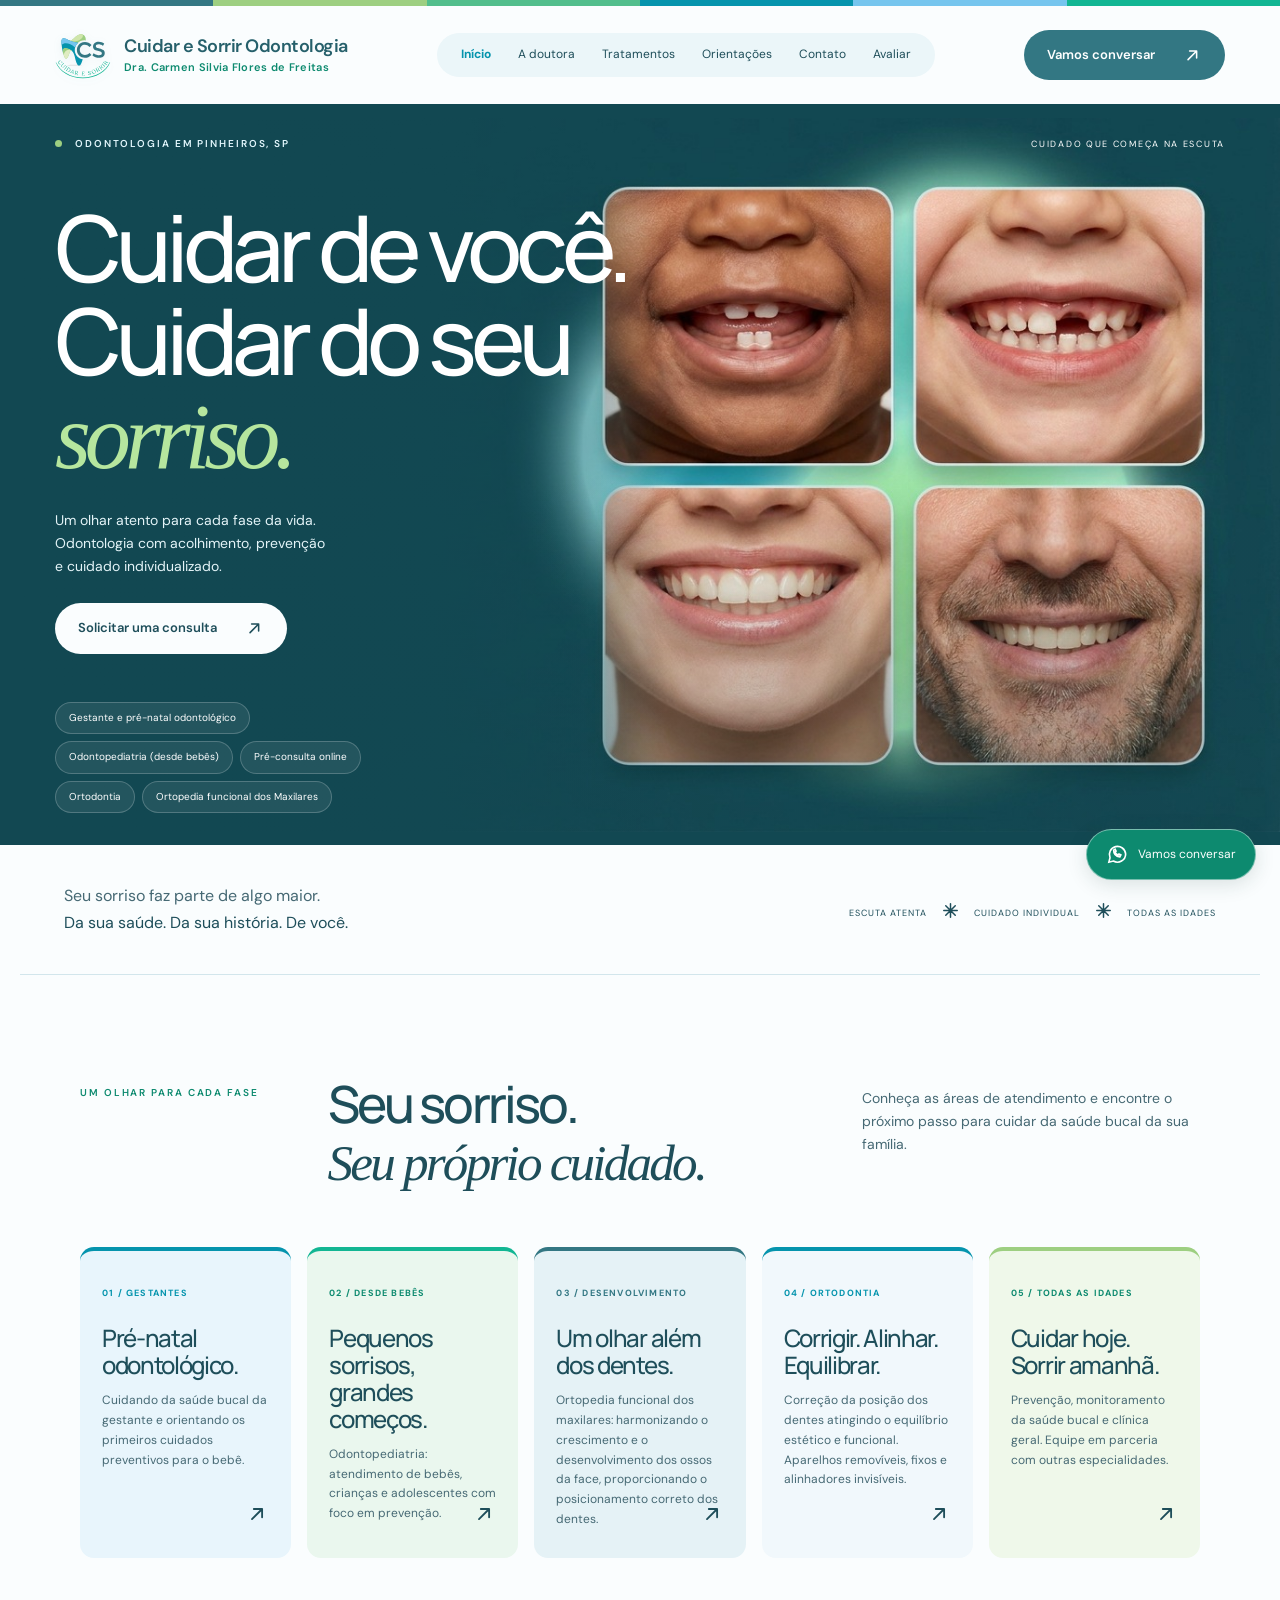
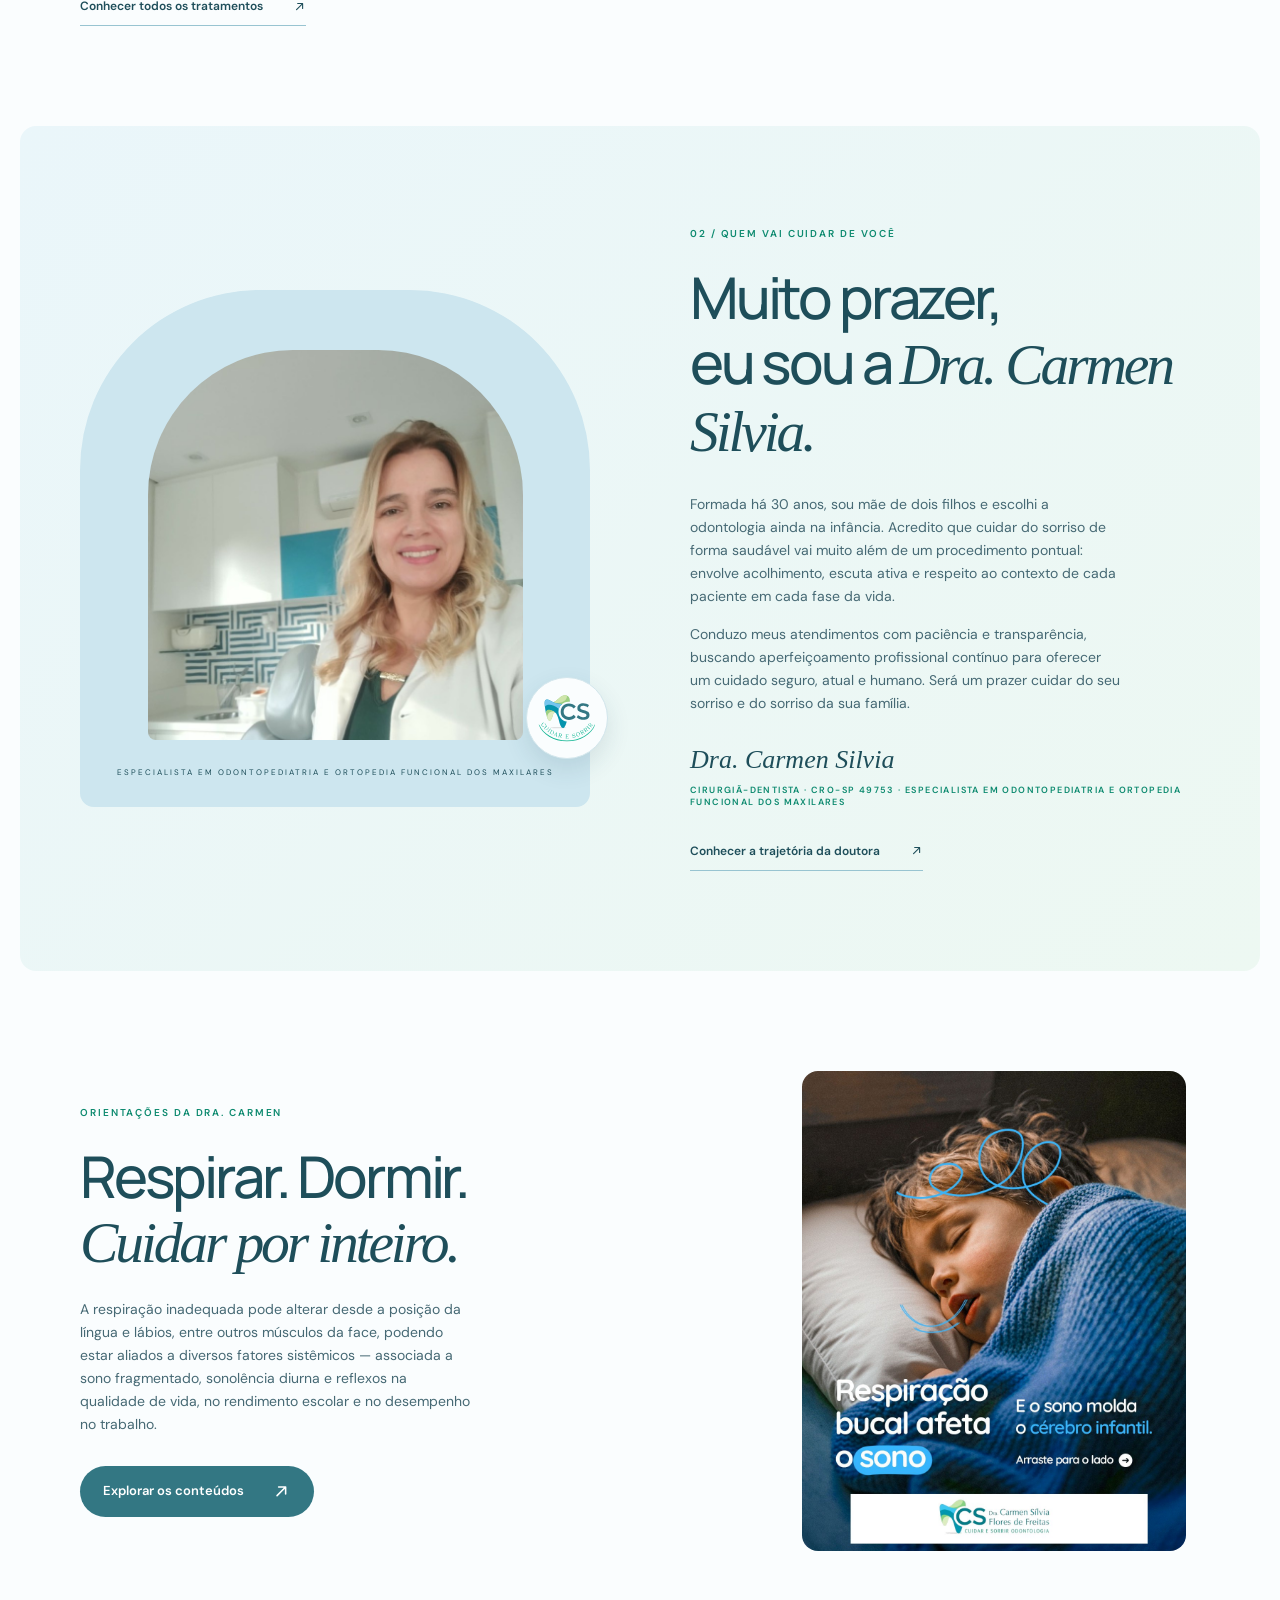
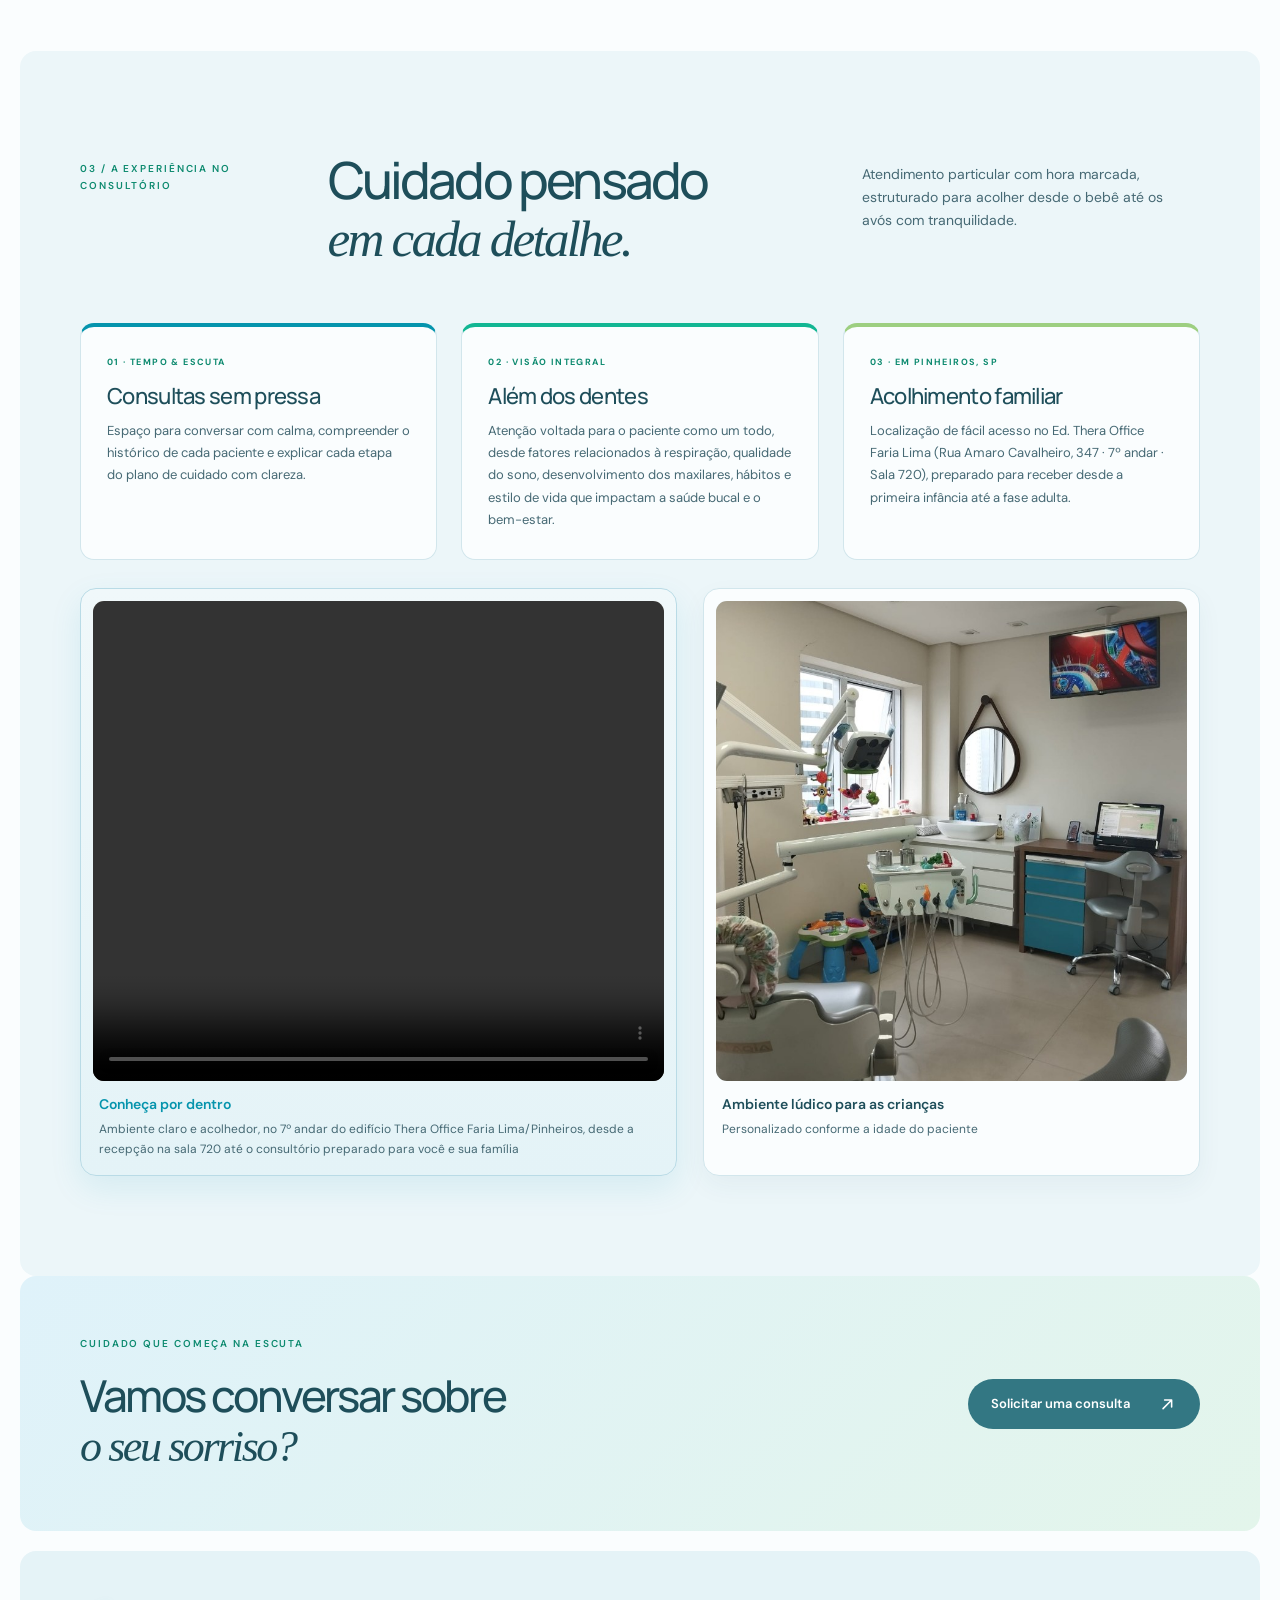
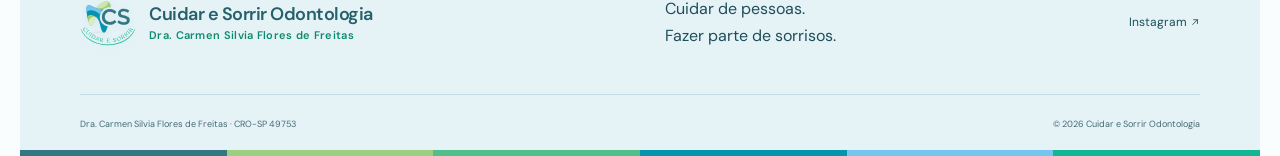
==== commit 9f3ac347: "pagina de avaliação" ====
--- a/index.html
+++ b/index.html
@@ -1,7 +1,7 @@
 <!doctype html><html lang="pt-BR"><head><meta charset="utf-8"><meta name="viewport" content="width=device-width,initial-scale=1"><title>Dra. Carmen Silvia · Dentista em Pinheiros, SP | Cuidar e Sorrir Odontologia</title><meta name="description" content="Dra. Carmen Silvia Flores de Freitas (CRO-SP 49753), dentista em Pinheiros, São Paulo. Odontopediatria, ortopedia funcional dos maxilares, prevenção e clínica geral para crianças e adultos na Cuidar e Sorrir Odontologia."><meta name="robots" content="index,follow"><link rel="canonical" href="https://dracarmensilvia.com.br/"><meta name="theme-color" content="#1f5a73"><meta property="og:locale" content="pt_BR"><meta property="og:site_name" content="Cuidar e Sorrir Odontologia"><meta property="og:title" content="Dra. Carmen Silvia · Dentista em Pinheiros, SP | Cuidar e Sorrir Odontologia"><meta property="og:description" content="Dra. Carmen Silvia Flores de Freitas (CRO-SP 49753), dentista em Pinheiros, São Paulo. Odontopediatria, ortopedia funcional dos maxilares, prevenção e clínica geral para crianças e adultos."><meta property="og:type" content="website"><meta property="og:url" content="https://dracarmensilvia.com.br/"><meta property="og:image" content="https://dracarmensilvia.com.br/assets/dra-carmen.jpg"><meta property="og:image:alt" content="Dra. Carmen Silvia Flores de Freitas - Dentista na Cuidar e Sorrir Odontologia em Pinheiros"><meta name="twitter:card" content="summary_large_image"><link rel="icon" href="favicon.svg" type="image/svg+xml"><link rel="stylesheet" href="style.css"><link rel="stylesheet" href="blue-theme.css"><link rel="stylesheet" href="mobile.css"><script type="application/ld+json">{"@context":"https://schema.org","@graph":[{"@type":"WebSite","@id":"https://dracarmensilvia.com.br/#website","url":"https://dracarmensilvia.com.br/","name":"Dra. Carmen Silvia · Cuidar e Sorrir Odontologia","alternateName":["Cuidar e Sorrir Odontologia","Dra. Carmen Silvia Dentista","Doutora Carmen Dentista"],"inLanguage":"pt-BR"},{"@type":"Dentist","@id":"https://dracarmensilvia.com.br/#consultorio","name":"Cuidar e Sorrir Odontologia — Dra. Carmen Silvia","alternateName":["Dra. Carmen Silvia","Doutora Carmen Silvia","Dra. Carmen Silvia Flores de Freitas","Dra. Carmen Dentista em Pinheiros","Cuidar e Sorrir Odontologia"],"description":"Consultório odontológico em Pinheiros, São Paulo, conduzido pela Dra. Carmen Silvia Flores de Freitas (CRO-SP 49753). Atendimento particular para crianças e adultos em odontopediatria, ortopedia funcional dos maxilares, clínica geral, prevenção e reabilitação oral.","image":"https://dracarmensilvia.com.br/assets/dra-carmen.jpg","telephone":"+55-11-99975-5757","email":"cscuidaresorrir@gmail.com","priceRange":"$$","address":{"@type":"PostalAddress","streetAddress":"Rua Amaro Cavalheiro, 347, 7º andar, Sala 720 — Ed. Thera Office Faria Lima","addressLocality":"São Paulo","addressRegion":"SP","postalCode":"05425-011","addressCountry":"BR"},"areaServed":{"@type":"Place","name":"Pinheiros, São Paulo - SP"},"knowsAbout":["Odontologia","Odontopediatria","Ortopedia Funcional dos Maxilares","Clínica Geral Odontológica","Prevenção Odontológica","Estética e Reabilitação Oral","Respiração Bucal e Sono"],"founder":{"@id":"https://dracarmensilvia.com.br/#dra-carmen"},"sameAs":["https://www.instagram.com/dracarmensilvia/"],"url":"https://dracarmensilvia.com.br/"},{"@type":"Person","@id":"https://dracarmensilvia.com.br/#dra-carmen","name":"Dra. Carmen Silvia Flores de Freitas","alternateName":["Dra. Carmen Silvia","Doutora Carmen","Doutora Carmen Silvia"],"jobTitle":"Cirurgiã-Dentista","identifier":"CRO-SP 49753","image":"https://dracarmensilvia.com.br/assets/dra-carmen.jpg","worksFor":{"@id":"https://dracarmensilvia.com.br/#consultorio"},"sameAs":["https://www.instagram.com/dracarmensilvia/"],"url":"https://dracarmensilvia.com.br/a-doutora.html"}]}</script><script defer src="script.js"></script></head><body><a class="skip" href="#conteudo">Pular para o conteúdo</a><div class="page"><header class="header">
 <a class="brand" aria-current="page" href="index.html" aria-label="Cuidar e Sorrir Odontologia, início"><img class="brand-logo" src="assets/logo-marca.svg" alt="" width="56" height="47" aria-hidden="true"><span>Cuidar e Sorrir Odontologia<small>Dra. Carmen Silvia Flores de Freitas</small></span></a>
 <button class="menu-toggle" aria-expanded="false" aria-controls="navegacao" type="button">Menu <span aria-hidden="true">☰</span></button>
-<nav id="navegacao" aria-label="Principal"><a aria-current="page" href="index.html">Início</a><a href="a-doutora.html">A doutora</a><a href="tratamentos.html">Tratamentos</a><a href="orientacoes.html">Orientações</a><a href="contato.html">Contato</a></nav>
+<nav id="navegacao" aria-label="Principal"><a aria-current="page" href="index.html">Início</a><a href="a-doutora.html">A doutora</a><a href="tratamentos.html">Tratamentos</a><a href="orientacoes.html">Orientações</a><a href="contato.html">Contato</a><a href="avaliar.html">Avaliar</a></nav>
 <a class="button header-cta" href="contato.html#agendar">Vamos conversar <span aria-hidden="true"><svg class="icon-arrow" viewBox="0 0 24 24" fill="none" stroke="currentColor" stroke-width="2" stroke-linecap="round" stroke-linejoin="round" aria-hidden="true"><path d="M6.5 17.5L17.5 6.5M8.5 6.5h9v9"/></svg></span></a>
 </header><main id="conteudo"><section class="hero" id="inicio" aria-labelledby="titulo">
 <div class="hero-art" aria-hidden="true"></div>
